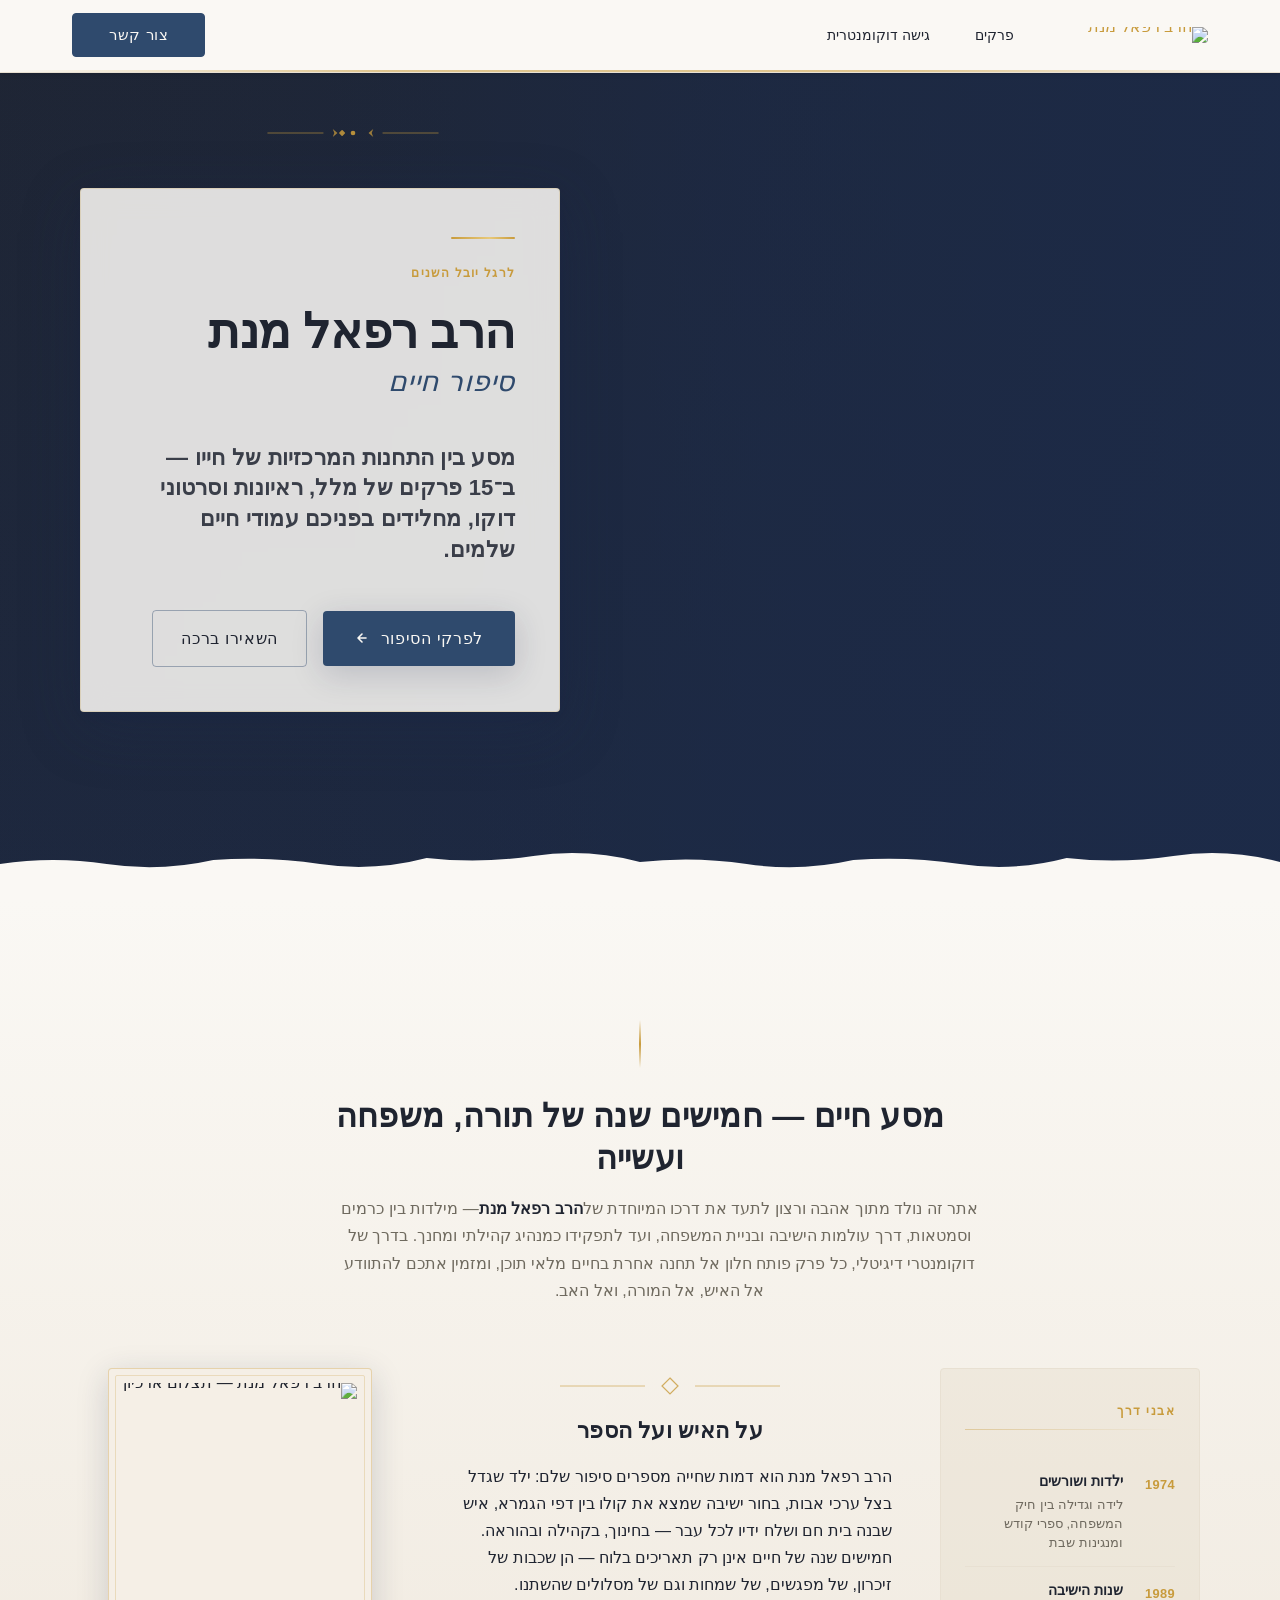
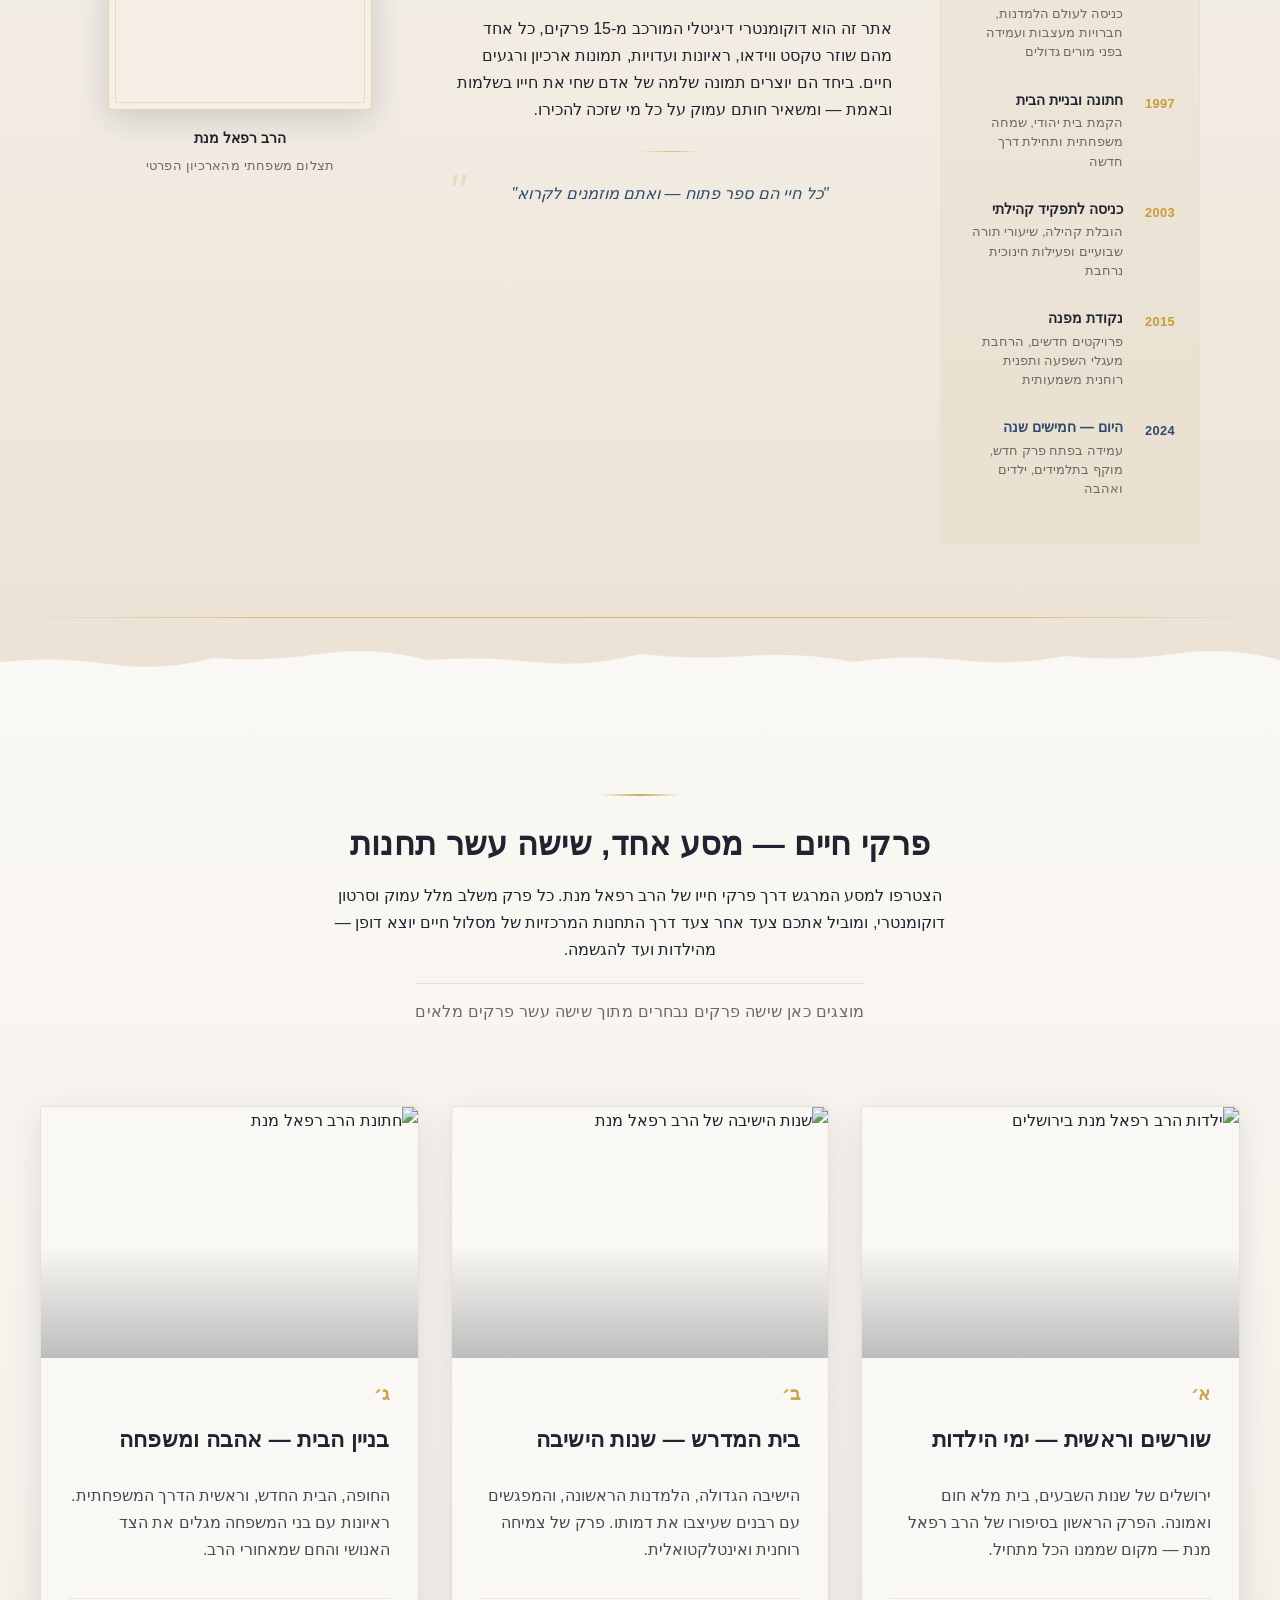
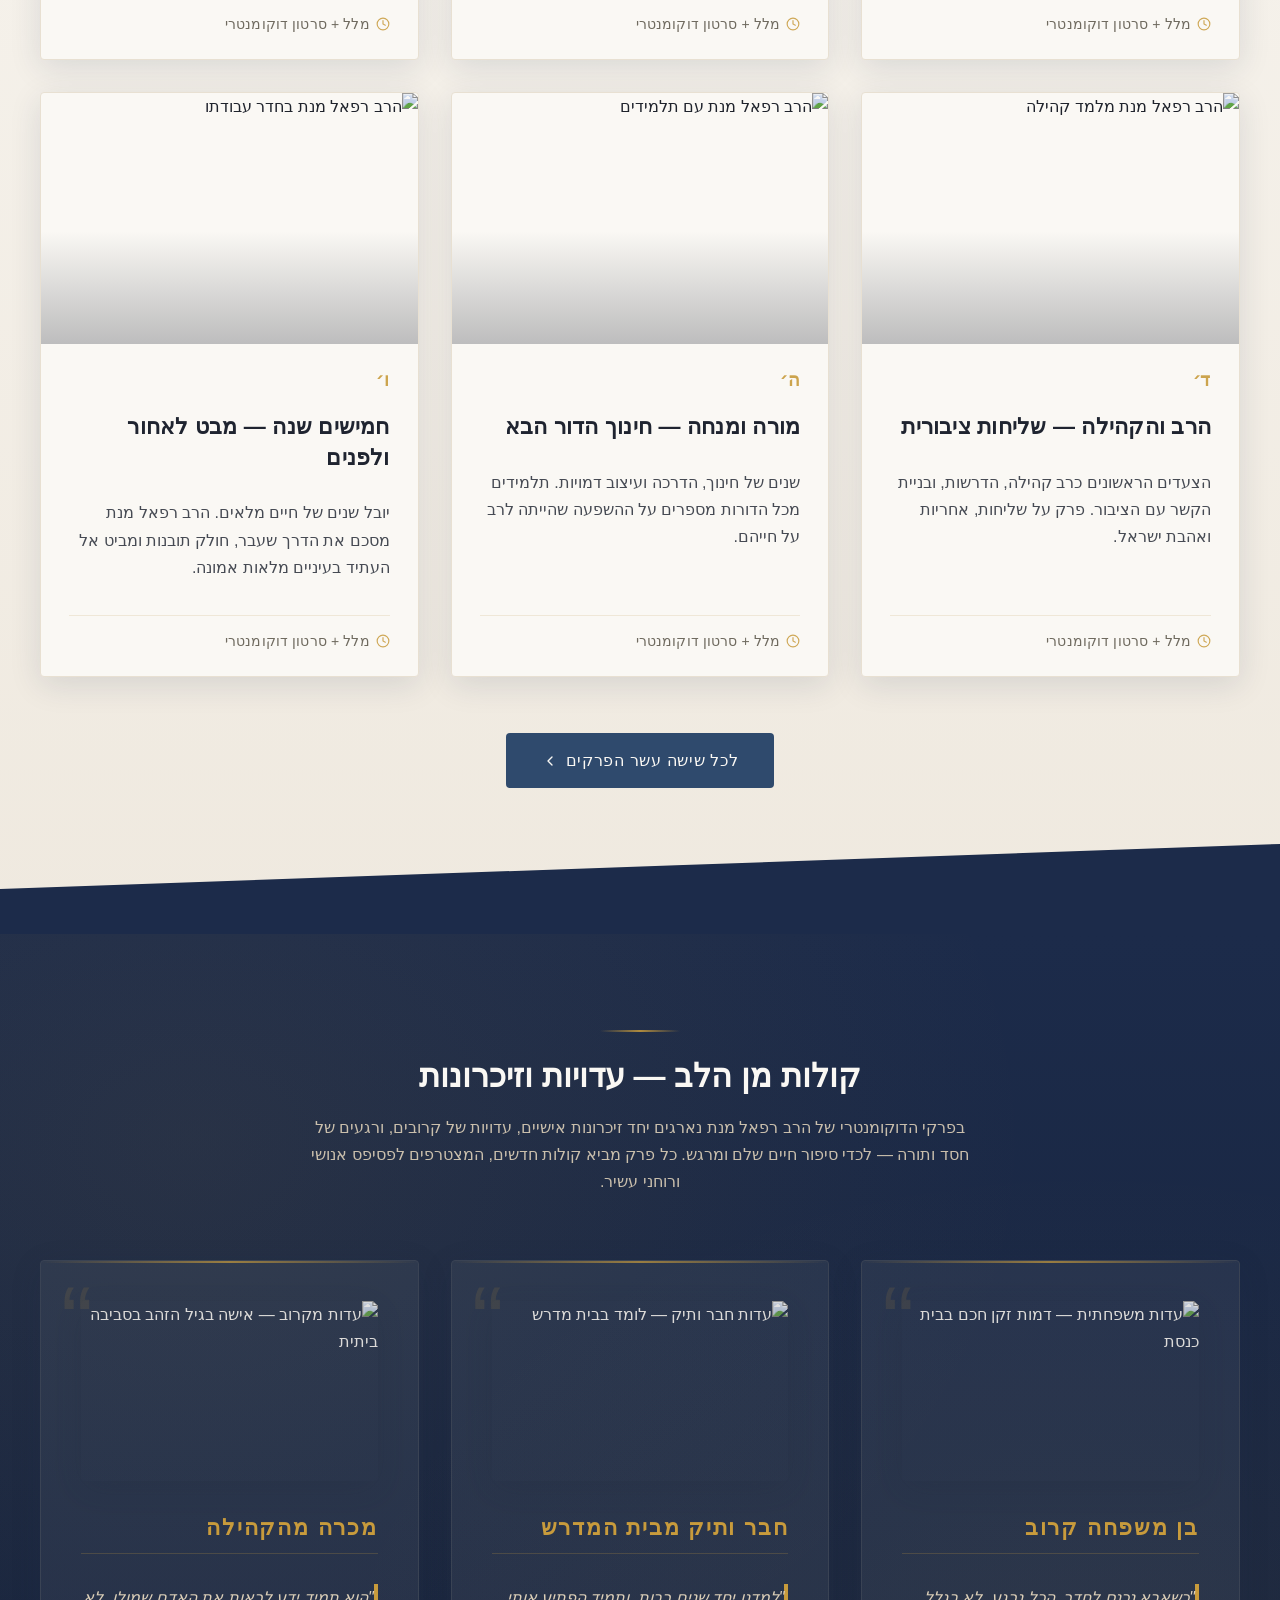
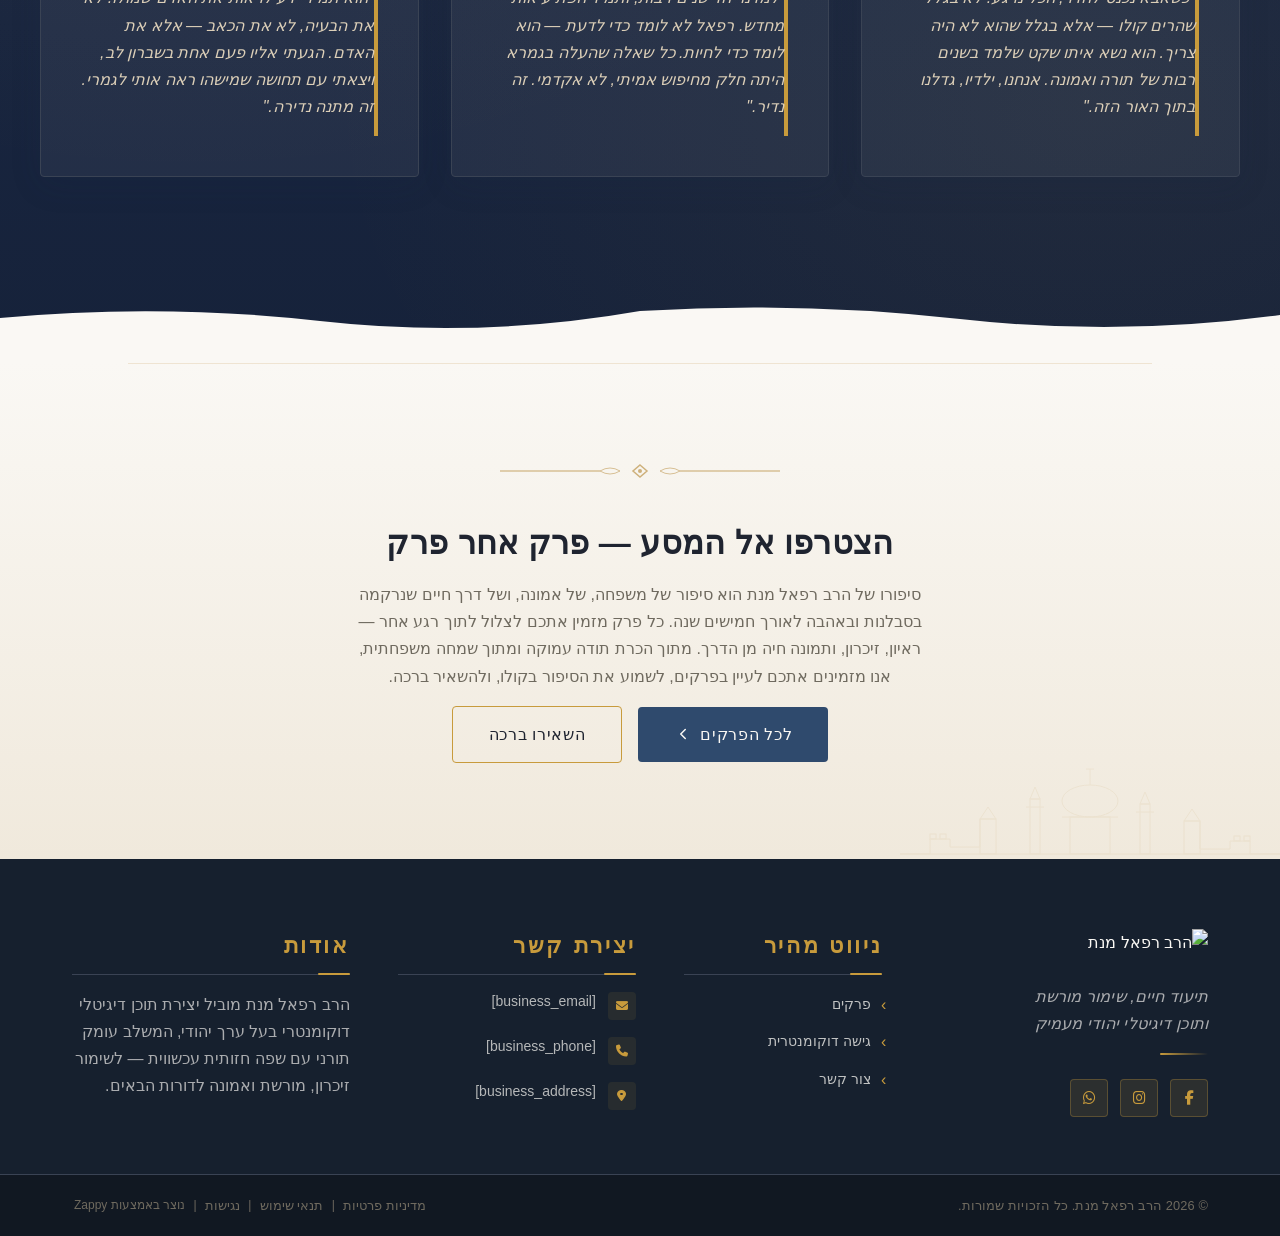
==== public/index.html @ dce68ad4 "Background sync: Progressive GitHub Sync" ====
<!doctype html><html dir="rtl" lang="he"><head><meta charset="UTF-8"><meta content="width=device-width,initial-scale=1" name="viewport"><meta content="index, follow" name="robots"><title>הרב רפאל מנת — הרב רפאל מנת</title><meta content="אתר חיים דיגיטלי ייחודי המוקדש להרב רפאל מנת לרגל יובל שנותיו. טקסט, וידאו וראיונות דוקומנטריים שמספרים את מסע חייו המרתק. היכנס וגלה." name="description"><meta content="הרב רפאל מנת, דוקומנטרי על רב יהודי, אתר חיים דיגיטלי, יובל שנים, סיפור חיים" name="keywords"><link href="/assets/favicon.ico" rel="icon" type="image/x-icon"><link href="/assets/favicon-16x16.png" rel="icon" type="image/png" sizes="16x16"><link href="/assets/favicon-32x32.png" rel="icon" type="image/png" sizes="32x32"><link href="/assets/favicon-48x48.png" rel="icon" type="image/png" sizes="48x48"><link href="/assets/favicon-192x192.png" rel="icon" type="image/png" sizes="192x192"><link href="/assets/favicon-512x512.png" rel="icon" type="image/png" sizes="512x512"><link href="/assets/apple-touch-icon.png" rel="apple-touch-icon"><script>!function(){"use strict";var t="e1a2ab28-34ee-4fbb-8492-197d929c62ac",e="https://api.zappy5.com/api/analytics/track",a=18e5,n=2592e6,o=!0,i=!0,r=!0;var s=function(){var e="zappy_visitor_"+t,a=null;try{if(a=localStorage.getItem(e)){var o=JSON.parse(a),i=Date.now();if(i-o.created<n)return o.lastSeen=i,localStorage.setItem(e,JSON.stringify(o)),o.id}}catch(t){console.warn("Zappy Analytics: LocalStorage not available")}var r="zv_"+Date.now()+"_"+Math.random().toString(36).substr(2,9);try{localStorage.setItem(e,JSON.stringify({id:r,created:Date.now(),lastSeen:Date.now()}))}catch(t){}return r}(),c=function(){var e="zappy_session_"+t,n=null;try{if(n=sessionStorage.getItem(e)){var o=JSON.parse(n),i=Date.now();if(i-o.timestamp<a)return o.timestamp=i,sessionStorage.setItem(e,JSON.stringify(o)),o.id}}catch(t){console.warn("Zappy Analytics: SessionStorage not available")}var r="zs_"+Date.now()+"_"+Math.random().toString(36).substr(2,9);try{sessionStorage.setItem(e,JSON.stringify({id:r,timestamp:Date.now()}))}catch(t){}return r}();function l(a,n){n=n||{};var o={website_id:t,event_type:a,page_path:window.location.pathname,referrer:document.referrer||"direct",visitor_id:s,session_id:c,metadata:n};if(navigator.sendBeacon){var i=new Blob([JSON.stringify(o)],{type:"application/json"});navigator.sendBeacon(e,i)}else fetch(e,{method:"POST",headers:{"Content-Type":"application/json"},body:JSON.stringify(o),keepalive:!0}).catch(function(t){console.warn("Zappy Analytics: Failed to track event",t)})}o&&l("pageview",{title:document.title,url:window.location.href}),i&&document.addEventListener("click",function(t){var e=t.target;if("BUTTON"===e.tagName||e.closest("button")){var a="BUTTON"===e.tagName?e:e.closest("button");l("click",{element:"button",text:a.textContent.trim().substring(0,100),id:a.id||null,class:a.className||null})}else if("A"===e.tagName||e.closest("a")){var n="A"===e.tagName?e:e.closest("a");l("navigation",{element:"link",text:n.textContent.trim().substring(0,100),href:n.href,external:n.hostname!==window.location.hostname})}},!0),r&&document.addEventListener("submit",function(t){var e=t.target;l("form_submit",{form_id:e.id||null,form_name:e.name||null,form_action:e.action||null,form_method:e.method||"GET"})},!0);var d=Date.now();window.addEventListener("beforeunload",function(){l("page_unload",{time_on_page:Math.floor((Date.now()-d)/1e3),page_path:window.location.pathname})}),window.zappyAnalytics={track:l,getVisitorId:function(){return s},getSessionId:function(){return c}}}()</script><meta content="הרב רפאל מנת — הרב רפאל מנת" property="og:title"><meta content="אתר חיים דיגיטלי ייחודי המוקדש להרב רפאל מנת לרגל יובל שנותיו. טקסט, וידאו וראיונות דוקומנטריים שמספרים את מסע חייו המרתק. היכנס וגלה." property="og:description"><meta content="summary_large_image" name="twitter:card"><meta content="הרב רפאל מנת — הרב רפאל מנת" name="twitter:title"><meta content="אתר חיים דיגיטלי ייחודי המוקדש להרב רפאל מנת לרגל יובל שנותיו. טקסט, וידאו וראיונות דוקומנטריים שמספרים את מסע חייו המרתק. היכנס וגלה." name="twitter:description"><meta content="website" property="og:type"><meta content="he_IL" property="og:locale"><link href="https://cdnjs.cloudflare.com/ajax/libs/font-awesome/6.4.0/css/all.min.css" rel="stylesheet"><link href="/assets/favicon.ico" rel="icon" type="image/x-icon"><link href="/assets/favicon-16x16.png" rel="icon" type="image/png" sizes="16x16"><link href="/assets/favicon-32x32.png" rel="icon" type="image/png" sizes="32x32"><link href="/assets/favicon-48x48.png" rel="icon" type="image/png" sizes="48x48"><link href="/assets/favicon-192x192.png" rel="icon" type="image/png" sizes="192x192"><link href="/assets/favicon-512x512.png" rel="icon" type="image/png" sizes="512x512"><link href="/assets/apple-touch-icon.png" rel="apple-touch-icon"><link href="https://cdn.jsdelivr.net/npm/vanilla-cookieconsent@3/dist/cookieconsent.css" rel="stylesheet"><script src="https://cdn.jsdelivr.net/npm/vanilla-cookieconsent@3/dist/cookieconsent.umd.js"></script><script src="https://cdn.jsdelivr.net/gh/mickidum/acc_toolbar/acctoolbar/acctoolbar.min.js"></script><link href="/styles.css" rel="stylesheet"><style id="zappy-dropdown-submenu-styles">#navMenu li:has(.sub-menu),.nav-menu li:has(.sub-menu),.navbar li:has(.sub-menu),nav li:has(.sub-menu){position:relative}#navMenu .sub-menu,.nav-menu .sub-menu,.navbar .sub-menu,nav .sub-menu{display:block!important;position:absolute!important;top:100%;left:0;min-width:220px;background:#fff;border-radius:8px;box-shadow:0 8px 25px rgba(0,0,0,.15);padding:8px 0;opacity:0;visibility:hidden;transform:translateY(10px);transition:all .3s ease;z-index:1000;list-style:none;pointer-events:none}#navMenu li:hover>.sub-menu,.nav-menu li:hover>.sub-menu,.navbar li:hover>.sub-menu,nav li:hover>.sub-menu{opacity:1!important;visibility:visible!important;transform:translateY(0)!important;pointer-events:auto!important}.sub-menu li{list-style:none;margin:0;padding:0}.sub-menu a{display:block!important;padding:10px 16px!important;color:var(--text-dark,#333)!important;font-weight:500;text-decoration:none;white-space:nowrap;transition:background-color .2s}.sub-menu .zappy-nav-child>a{padding-left:28px!important;font-size:.9em!important;opacity:.85!important}[dir=rtl] .sub-menu .zappy-nav-child>a,html[lang=ar] .sub-menu .zappy-nav-child>a,html[lang=he] .sub-menu .zappy-nav-child>a{padding-left:10px!important;padding-right:28px!important}.sub-menu .zappy-nav-parent>a{font-weight:600!important}.sub-menu a:hover{background-color:#f5f5f5}[dir=rtl] .nav-menu .sub-menu,[dir=rtl] .navbar .sub-menu,[dir=rtl] nav .sub-menu,html[lang=ar] .nav-menu .sub-menu,html[lang=ar] .navbar .sub-menu,html[lang=ar] nav .sub-menu,html[lang=he] .nav-menu .sub-menu,html[lang=he] .navbar .sub-menu,html[lang=he] nav .sub-menu{left:auto!important;right:0!important}.sub-menu:empty,.sub-menu:not(:has(li)):not(:has(> a)),.sub-menu:not(:has(li:not(.zappy-hidden-menu-item))):not(:has(> a)){display:none!important;opacity:0!important;visibility:hidden!important;pointer-events:none!important}li:has(.menu-group-title):hover>.sub-menu{opacity:1!important;visibility:visible!important;transform:translateY(0)!important;pointer-events:auto!important}#navMenu>li>.menu-group-title,.nav-menu>li>.menu-group-title{display:inline-block;padding:.5rem 1rem;cursor:default;user-select:none}@media (max-width:768px){#navMenu .sub-menu,.nav-menu .sub-menu,.navbar .sub-menu,nav .sub-menu{position:static!important;transform:none!important;box-shadow:none!important;background:0 0!important;max-height:0;overflow:hidden;opacity:0;visibility:hidden;transition:max-height .3s ease,opacity .3s ease;padding:0!important;border-radius:0!important}#navMenu .sub-menu.mobile-expanded,.nav-menu .sub-menu.mobile-expanded,.navbar .sub-menu.mobile-expanded{max-height:none!important;overflow-y:visible!important;opacity:1!important;visibility:visible!important;padding:8px 0 8px 16px!important}[dir=rtl] .sub-menu.mobile-expanded,html[lang=he] .sub-menu.mobile-expanded{padding:8px 16px 8px 0!important}#navMenu li:hover>.sub-menu,.nav-menu li:hover>.sub-menu,.navbar li:hover>.sub-menu,nav li:hover>.sub-menu{opacity:0;visibility:hidden;pointer-events:none}#navMenu li>.sub-menu.mobile-expanded,.nav-menu li>.sub-menu.mobile-expanded,.navbar li>.sub-menu.mobile-expanded,nav li>.sub-menu.mobile-expanded{opacity:1!important;visibility:visible!important;pointer-events:auto!important}#navMenu li:has(.sub-menu),.nav-menu li:has(.sub-menu),.navbar li:has(.sub-menu),nav li:has(.sub-menu){display:flex!important;flex-wrap:wrap!important;align-items:center!important;position:relative!important;min-height:44px!important}#navMenu li:has(.sub-menu)>a,.nav-menu li:has(.sub-menu)>a,.navbar li:has(.sub-menu)>a,nav li:has(.sub-menu)>a{flex:1!important;min-width:0!important}#navMenu li:has(.sub-menu)>.menu-group-title,.nav-menu li:has(.sub-menu)>.menu-group-title,.navbar li:has(.sub-menu)>.menu-group-title,nav li:has(.sub-menu)>.menu-group-title{flex:1!important;min-width:0!important;padding:0!important;line-height:inherit!important}#navMenu li:has(.sub-menu)>.sub-menu,.nav-menu li:has(.sub-menu)>.sub-menu,.navbar li:has(.sub-menu)>.sub-menu,nav li:has(.sub-menu)>.sub-menu{flex-basis:100%!important;width:100%!important}#navMenu li:has(.sub-menu)>a [class*=arrow],#navMenu li:has(.sub-menu)>a [class*=chevron],.nav-menu li:has(.sub-menu)>a .fa-angle-down,.nav-menu li:has(.sub-menu)>a .fa-chevron-down,.nav-menu li:has(.sub-menu)>a [class*=arrow],.nav-menu li:has(.sub-menu)>a [class*=chevron],nav li:has(.sub-menu)>a [class*=arrow],nav li:has(.sub-menu)>a [class*=chevron]{display:none!important;visibility:hidden!important}.mobile-submenu-toggle{display:flex!important;align-items:center!important;justify-content:center!important;width:44px!important;height:auto!important;background:0 0!important;border:none!important;cursor:pointer!important;color:var(--text-dark)!important;position:static!important;flex-shrink:0!important;align-self:stretch!important;z-index:2!important;padding:0!important;margin:0!important}.mobile-submenu-toggle::after{content:''!important;width:0!important;height:0!important;border-left:6px solid transparent!important;border-right:6px solid transparent!important;border-top:7px solid currentColor!important;transition:transform .3s ease!important}.mobile-submenu-toggle.expanded::after{transform:rotate(180deg)!important}.sub-menu a{padding:10px 0!important;display:block!important;color:var(--text-dark)!important;white-space:normal!important}.sub-menu .zappy-nav-child>a{padding-left:28px!important;font-size:.9em!important;opacity:.85!important}[dir=rtl] .sub-menu .zappy-nav-child>a,html[lang=ar] .sub-menu .zappy-nav-child>a,html[lang=he] .sub-menu .zappy-nav-child>a{padding-left:0!important;padding-right:28px!important}.sub-menu .zappy-nav-parent>a{font-weight:600!important}#navMenu.active,.nav-menu.active{max-width:100vw!important;overflow-x:hidden!important;box-sizing:border-box!important}.navbar .sub-menu li a,.zappy-products-dropdown .sub-menu a,nav.navbar .sub-menu li a{color:var(--text-dark)!important}}@media (min-width:769px){.mobile-submenu-toggle{display:none!important}}</style><style id="mobile-lang-menu-deployed-css">@media (max-width:768px){.lang-switcher,.nav-container .lang-switcher,.nav-cta-container .lang-switcher,.nav-ecommerce-icons .lang-switcher,.nav-icons-left .lang-switcher,.navbar .lang-switcher,.navbar .nav-cta-container .lang-switcher{display:none!important}.mobile-lang-menu{width:100%;border-top:1px solid rgba(128,128,128,.2);padding:8px 0 0 0;margin-top:8px}.mobile-lang-toggle{display:flex!important;align-items:center;justify-content:space-between;width:100%;padding:12px 16px;background:0 0;border:none;cursor:pointer;font-size:15px;color:inherit;font-family:inherit}.mobile-lang-toggle::after{content:'';display:inline-block;width:8px;height:8px;border-right:2px solid currentColor;border-bottom:2px solid currentColor;transform:rotate(45deg);transition:transform .3s ease;margin-left:8px}.mobile-lang-toggle.expanded::after{transform:rotate(-135deg)}.mobile-lang-options{max-height:0;overflow:hidden;transition:max-height .3s ease}.mobile-lang-options.expanded{max-height:300px}.mobile-lang-option{display:flex!important;align-items:center;gap:10px;padding:10px 24px;text-decoration:none;color:inherit;font-size:14px;font-family:inherit}.mobile-lang-option:hover{background:rgba(128,128,128,.1)}.mobile-lang-option.active{font-weight:600;opacity:.7;pointer-events:none}.mobile-lang-option img{width:20px;height:20px;border-radius:50%}}@media (min-width:769px){.mobile-lang-menu{display:none!important}}</style><style id="zappy-widget-visibility">#mic-access-tool-box,#mic-access-tool-general-button,#mic-init-access-tool #mic-access-tool-box,#mic-init-access-tool #mic-access-tool-general-button,#mic-init-access-tool .mic-access-tool-general-button,._access-icon,._access-menu,.mic-access-tool-box,.mic-access-tool-general-button,div[id*=mic-access-tool-box]{display:none!important;visibility:hidden!important;opacity:0!important;pointer-events:none!important}</style></head><body><nav class="navbar" dir="rtl"><button aria-label="Menu" class="mobile-toggle" id="mobileToggle"><svg viewBox="0 0 24 24" height="24" width="24" fill="none" class="hamburger-icon"><path d="M3 12h18M3 6h18M3 18h18" stroke="currentColor" stroke-width="2" stroke-linecap="round"></path></svg><svg viewBox="0 0 24 24" height="24" width="24" fill="none" class="close-icon" style="display:none"><path d="M18 6L6 18M6 6l12 12" stroke="currentColor" stroke-width="2" stroke-linecap="round"></path></svg></button><button aria-label="Call" class="phone-header-btn" data-phone="[business_phone]"><svg viewBox="0 0 24 24" height="20" width="20" fill="currentColor"><path d="M22 16.92v3a2 2 0 0 1-2.18 2 19.79 19.79 0 0 1-8.63-3.07 19.5 19.5 0 0 1-6-6 19.79 19.79 0 0 1-3.07-8.67A2 2 0 0 1 4.11 2h3a2 2 0 0 1 2 1.72 12.84 12.84 0 0 0 .7 2.81 2 2 0 0 1-.45 2.11L8.09 9.91a16 16 0 0 0 6 6l1.27-1.27a2 2 0 0 1 2.11-.45 12.84 12.84 0 0 0 2.81.7A2 2 0 0 1 22 16.92z"></path></svg></button><div class="nav-container"><div class="nav-right-group"><div class="nav-brand"><a href="/" class="logo-link"><img alt="הרב רפאל מנת" src="/assets/logo.webp" class="logo"></a></div><ul class="nav-menu" id="navMenu"><li><a href="/chapters">פרקים</a></li><li><a href="/documentary-approach">גישה דוקומנטרית</a></li></ul></div><div class="nav-cta-container"><a href="/contact" class="nav-cta-btn">צור קשר</a></div></div></nav><script>window.addEventListener("load",function(){const e=document.querySelector(".navbar, nav, header");if(!e)return void console.log("[Navbar] Navbar element not found");let t=document.getElementById("mobileToggle")||document.querySelector(".mobile-toggle")||document.querySelector(".hamburger")||document.querySelector(".hamburger-menu")||document.querySelector(".menu-toggle")||document.querySelector(".burger-menu")||document.querySelector('[aria-label="Menu"]')||document.querySelector('[aria-label="תפריט"]');const o=document.querySelector(".phone-header-btn"),n=window.getComputedStyle(e);let r=n.backgroundColor;if(console.log("[Navbar] Initial navbar background:",r),"transparent"===r||"rgba(0, 0, 0, 0)"===r||r.startsWith("rgba")&&r.includes(", 0)")){const e=n.backgroundImage;if(e&&"none"!==e)console.log("[Navbar] Navbar has background image/gradient, using dark text"),r="rgb(240, 240, 240)";else{const e=window.getComputedStyle(document.body).backgroundColor;console.log("[Navbar] Navbar transparent, using body background:",e),r=e}}const i=r.match(/\d+/g);if(i&&i.length>=3){const e=(.299*parseInt(i[0])+.587*parseInt(i[1])+.114*parseInt(i[2]))/255;console.log("[Navbar] Mobile button colors preserved from Claude CSS (luminance:",e.toFixed(2)+")");const n=document.createElement("style");n.id="zappy-mobile-nav-fix";document.documentElement.lang;document.documentElement.dir,n.textContent='\n        /* Hide mobile buttons on desktop, show only on mobile */\n        @media (min-width: 769px) {\n          .mobile-toggle,\n          .phone-header-btn {\n            display: none !important;\n          }\n        }\n        \n        /* Show and position mobile buttons correctly on mobile */\n        @media (max-width: 768px) {\n          .mobile-toggle,\n          .phone-header-btn {\n            position: absolute !important;\n            top: 50% !important;\n            transform: translateY(-50%) !important;\n            z-index: 1001 !important;\n            display: flex !important;\n            align-items: center !important;\n            justify-content: center !important;\n            width: 36px !important;\n            height: 36px !important;\n            border-radius: 50% !important;\n            border: none !important;\n            cursor: pointer !important;\n            padding: 6px !important;\n            background: none !important;\n            color: var(--nav-text, var(--text-dark)) !important;\n          }\n          \n          /* LTR positioning (default): hamburger LEFT, phone RIGHT */\n          html:not([dir="rtl"]):not([lang="he"]):not([lang="ar"]) .mobile-toggle,\n          html[dir="ltr"] .mobile-toggle {\n            left: 12px !important;\n            right: auto !important;\n          }\n          html:not([dir="rtl"]):not([lang="he"]):not([lang="ar"]) .phone-header-btn,\n          html[dir="ltr"] .phone-header-btn {\n            right: 12px !important;\n            left: auto !important;\n          }\n          \n          /* RTL positioning: hamburger RIGHT, phone LEFT */\n          html[dir="rtl"] .mobile-toggle,\n          html[lang="he"] .mobile-toggle,\n          html[lang="ar"] .mobile-toggle {\n            right: 12px !important;\n            left: auto !important;\n          }\n          html[dir="rtl"] .phone-header-btn,\n          html[lang="he"] .phone-header-btn,\n          html[lang="ar"] .phone-header-btn {\n            left: 12px !important;\n            right: auto !important;\n          }\n          \n          /* CRITICAL: Ensure nav-container has min-height on mobile */\n          /* All children are positioned absolutely/fixed on mobile, so height:auto collapses to 0 */\n          .nav-container {\n            min-height: 70px !important;\n            position: relative !important;\n          }\n          \n          /* Ensure SVG icons are properly sized and inherit color */\n          .mobile-toggle svg,\n          .phone-header-btn svg {\n            width: 24px !important;\n            height: 24px !important;\n            /* Don\'t force display - let JavaScript control hamburger/close toggle */\n          }\n          \n          /* Reset nav-cta-container on mobile - remove desktop box-shadow/padding */\n          /* that creates a visible ghost box when CTA button is hidden */\n          .nav-cta-container {\n            box-shadow: none !important;\n            padding: 0 !important;\n          }\n          \n          /* Hide nav-cta-container entirely on mobile when there\'s no lang-switcher */\n          /* (only the CTA button is inside, and it\'s hidden on mobile) */\n          .nav-cta-container:not(:has(.lang-switcher)) {\n            display: none !important;\n          }\n          \n          /* CRITICAL: Prevent hero image fade gradient from bleeding over headline text */\n          /* The .image-fade-gradient has bottom: -30px (extends below parent) */\n          /* On mobile stacked layout, this overlaps the h1 text below the image */\n          .hero-image-column {\n            overflow: hidden !important;\n          }\n          .image-fade-gradient {\n            bottom: 0 !important;\n          }\n          \n          /* Hide desktop language switcher on mobile - hamburger menu handles it */\n          /* High specificity to override stored CSS */\n          .lang-switcher,\n          .nav-cta-container .lang-switcher,\n          .nav-container .lang-switcher,\n          .navbar .lang-switcher,\n          .navbar .nav-cta-container .lang-switcher {\n            display: none !important;\n          }\n        }\n      ';const r=document.getElementById("zappy-mobile-nav-fix");r&&r.remove(),document.head.appendChild(n),console.log("[Navbar] Critical CSS injected for mobile nav positioning");const l=window.innerWidth<=768;if(t){const e=t.querySelector(".hamburger-icon"),o=t.querySelector(".close-icon");e&&(e.style.setProperty("width","24px","important"),e.style.setProperty("height","24px","important"),e.style.setProperty("display","block","important")),o&&(o.style.setProperty("width","24px","important"),o.style.setProperty("height","24px","important"),o.style.setProperty("display","none","important")),l?(t.style.setProperty("position","absolute","important"),t.style.setProperty("top","50%","important"),t.style.setProperty("transform","translateY(-50%)","important"),t.style.setProperty("z-index","1001","important"),t.style.removeProperty("left"),t.style.removeProperty("right"),console.log("[Navbar] Mobile toggle positioning applied (mobile viewport)")):(t.style.removeProperty("position"),t.style.removeProperty("top"),t.style.removeProperty("transform"),t.style.removeProperty("z-index"),t.style.removeProperty("left"),t.style.removeProperty("right"),console.log("[Navbar] Desktop viewport - cleared mobile toggle inline positioning"))}if(o){const e=o.querySelector("svg");e&&(e.style.width="24px",e.style.height="24px",e.setAttribute("width","24"),e.setAttribute("height","24")),l?(o.style.setProperty("position","absolute","important"),o.style.setProperty("top","50%","important"),o.style.setProperty("transform","translateY(-50%)","important"),o.style.setProperty("z-index","1001","important"),o.style.removeProperty("left"),o.style.removeProperty("right"),console.log("[Navbar] Phone button positioning applied (mobile viewport)")):(o.style.removeProperty("position"),o.style.removeProperty("top"),o.style.removeProperty("transform"),o.style.removeProperty("z-index"),o.style.removeProperty("left"),o.style.removeProperty("right"),console.log("[Navbar] Desktop viewport - cleared phone button inline positioning"))}}else console.log("[Navbar] Could not parse background color:",r);t=document.getElementById("mobileToggle")||document.querySelector(".mobile-toggle")||document.querySelector(".hamburger")||document.querySelector(".hamburger-menu")||document.querySelector(".menu-toggle")||document.querySelector(".burger-menu")||document.querySelector('[aria-label="Menu"]')||document.querySelector('[aria-label="תפריט"]');const l=document.getElementById("navMenu")||document.querySelector(".nav-menu")||document.querySelector(".nav-links")||document.querySelector("nav ul:not(.submenu)");if(!t||!l)return void console.log("[Navbar] Mobile toggle or menu not found:",{toggle:!!t,menu:!!l});l.id||(l.id="navMenu"),console.log("[Navbar] Initializing mobile menu...");const a=t.cloneNode(!0);t.parentNode.replaceChild(a,t),a.addEventListener("click",function(e){e.preventDefault(),e.stopPropagation();const t=this.querySelector(".hamburger-icon"),o=this.querySelector(".close-icon");l.classList.contains("active")?(l.classList.remove("active"),t&&t.style.setProperty("display","block","important"),o&&o.style.setProperty("display","none","important"),document.body.style.overflow="",console.log("[Navbar] Menu closed")):(l.classList.add("active"),t&&t.style.setProperty("display","none","important"),o&&o.style.setProperty("display","block","important"),document.body.style.overflow="hidden",console.log("[Navbar] Menu opened"))}),l.querySelectorAll("a").forEach(function(e){e.addEventListener("click",function(){if("#"===this.getAttribute("href"))return;const e=a.querySelector(".hamburger-icon"),t=a.querySelector(".close-icon");l.classList.remove("active"),e&&e.style.setProperty("display","block","important"),t&&t.style.setProperty("display","none","important"),document.body.style.overflow="",console.log("[Navbar] Menu closed (link clicked)")})});var s=l.querySelectorAll(".dropdown-toggle");s.forEach(function(e){e.addEventListener("click",function(e){e.preventDefault(),e.stopPropagation();var t=this.closest(".nav-dropdown");t&&(t.parentNode.querySelectorAll(".nav-dropdown.open").forEach(function(e){e!==t&&e.classList.remove("open")}),t.classList.toggle("open"),console.log("[Navbar] Dropdown toggled:",t.classList.contains("open")?"open":"closed"))})}),document.addEventListener("click",function(e){e.target.closest(".nav-dropdown")||document.querySelectorAll(".nav-dropdown.open").forEach(function(e){e.classList.remove("open")})}),console.log("[Navbar] Dropdown handlers initialized for "+s.length+" dropdowns"),o&&o.addEventListener("click",function(){const e=document.querySelectorAll('a[href^="tel:"]'),t=e.length>0?e[0].getAttribute("href").replace("tel:",""):"[business_phone]";window.location.href="tel:"+t,console.log("[Navbar] Phone button clicked")}),console.log("[Navbar] Mobile menu initialized successfully");const p=function(){const e=document.querySelector(".whatsapp-float");e&&(window.innerWidth>=769?(e.style.setProperty("display","none","important"),e.style.setProperty("visibility","hidden","important"),e.style.setProperty("opacity","0","important"),e.style.setProperty("pointer-events","none","important"),console.log("[WhatsApp] Button hidden on desktop")):(e.style.removeProperty("display"),e.style.removeProperty("visibility"),e.style.removeProperty("opacity"),e.style.removeProperty("pointer-events"),console.log("[WhatsApp] Button visible on mobile")))};let c;p(),window.addEventListener("resize",function(){clearTimeout(c),c=setTimeout(p,100)})})</script><main><section class="index-hero-section" data-layout-spec="בית-hero" dir="rtl" data-hero-type="fullscreen-scrim"><div class="index-hero-bg"><img alt="הרב רפאל מנת — דיוקן דוקומנטרי" src="/assets/site-index-hero-image-1.webp" data-context="A dignified documentary-style portrait moment: a warm, contemplative scene of a respected Israeli rabbi in his 50s, wearing traditional Jewish attire, sitting in a study surrounded by old books and soft natural light filtering through a window. The atmosphere is scholarly, warm, and deeply personal — evoking a commemorative life-story book. Muted warm tones, soft bokeh background, cinematic quality." data-placeholder="index-hero-image-1" height="800" width="1200" data-hero-bg="true"></div><div class="index-hero-scrim" aria-hidden="true"></div><div class="index-hero-ornament" aria-hidden="true"><svg viewBox="0 0 220 18" height="14" width="180" fill="none" aria-hidden="true" data-no-icon-edit="true" xmlns="http://www.w3.org/2000/svg"><line x1="0" x2="72" y1="9" y2="9" stroke="#C89B3C" stroke-width="1" opacity="0.75"></line><polygon points="90,9 84,4 86,9 84,14" fill="#C89B3C" opacity="0.75"></polygon><rect height="6" width="6" x="93" y="6" fill="#C89B3C" opacity="0.85" rx="1" transform="rotate(45 96 9)"></rect><polygon points="130,9 136,4 134,9 136,14" fill="#C89B3C" opacity="0.75"></polygon><line x1="148" x2="220" y1="9" y2="9" stroke="#C89B3C" stroke-width="1" opacity="0.75"></line><circle cx="110" cy="9" r="3" fill="#C89B3C" opacity="0.9"></circle></svg></div><div class="index-hero-overlay-wrapper"><article class="index-hero-card"><div class="index-hero-accent-line" aria-hidden="true"></div><span class="index-hero-label">לרגל יובל השנים</span><h1 class="index-hero-h1">הרב רפאל מנת<br><span class="index-hero-h1-sub">סיפור חיים</span></h1><h3 class="index-hero-subtitle">מסע בין התחנות המרכזיות של חייו — ב־15 פרקים של מלל, ראיונות וסרטוני דוקו, מחלידים בפניכם עמודי חיים שלמים.</h3><div class="index-hero-ctas"><a href="/chapters" class="index-hero-btn-primary"><span>לפרקי הסיפור</span><svg viewBox="0 0 18 18" height="18" width="18" fill="none" aria-hidden="true" data-no-icon-edit="true" xmlns="http://www.w3.org/2000/svg"><path d="M11 9H4M7 5l-4 4 4 4" stroke="currentColor" stroke-width="1.6" stroke-linecap="round" stroke-linejoin="round"></path></svg></a><a href="/contact" class="index-hero-btn-secondary">השאירו ברכה</a></div></article></div><div class="index-hero-divider-wrapper"><svg viewBox="0 0 1440 80" aria-hidden="true" data-no-icon-edit="true" xmlns="http://www.w3.org/2000/svg" preserveAspectRatio="none"><path d="M0,80 L0,44 Q60,36 120,44 T240,40 Q300,36 360,44 T480,38 Q540,44 600,36 T720,42 Q780,36 840,44 T960,40 Q1020,36 1080,44 T1200,38 Q1260,44 1320,36 T1440,42 L1440,80 Z" fill="#FAF8F4"></path></svg></div></section><section class="index-overview-section" data-layout-spec="בית-overview" dir="rtl"><div class="overview-container"><div class="overview-intro"><div class="overview-accent-rule" aria-hidden="true"></div><h2 class="overview-heading">מסע חיים — חמישים שנה של תורה, משפחה ועשייה</h2><p class="overview-intro-text">אתר זה נולד מתוך אהבה ורצון לתעד את דרכו המיוחדת של<strong>הרב רפאל מנת</strong>— מילדות בין כרמים וסמטאות, דרך עולמות הישיבה ובניית המשפחה, ועד לתפקידו כמנהיג קהילתי ומחנך. בדרך של דוקומנטרי דיגיטלי, כל פרק פותח חלון אל תחנה אחרת בחיים מלאי תוכן, ומזמין אתכם להתוודע אל האיש, אל המורה, ואל האב.</p></div><div class="overview-body"><aside aria-label="אבני דרך" class="overview-milestones"><div class="milestones-header"><span class="milestones-label">אבני דרך</span><div class="milestones-rule" aria-hidden="true"></div></div><ol class="milestones-list"><li class="milestone-item"><span class="milestone-year">1974</span><div class="milestone-content"><span class="milestone-title">ילדות ושורשים</span><span class="milestone-desc">לידה וגדילה בין חיק המשפחה, ספרי קודש ומנגינות שבת</span></div></li><li class="milestone-item"><span class="milestone-year">1989</span><div class="milestone-content"><span class="milestone-title">שנות הישיבה</span><span class="milestone-desc">כניסה לעולם הלמדנות, חברויות מעצבות ועמידה בפני מורים גדולים</span></div></li><li class="milestone-item"><span class="milestone-year">1997</span><div class="milestone-content"><span class="milestone-title">חתונה ובניית הבית</span><span class="milestone-desc">הקמת בית יהודי, שמחה משפחתית ותחילת דרך חדשה</span></div></li><li class="milestone-item"><span class="milestone-year">2003</span><div class="milestone-content"><span class="milestone-title">כניסה לתפקיד קהילתי</span><span class="milestone-desc">הובלת קהילה, שיעורי תורה שבועיים ופעילות חינוכית נרחבת</span></div></li><li class="milestone-item"><span class="milestone-year">2015</span><div class="milestone-content"><span class="milestone-title">נקודת מפנה</span><span class="milestone-desc">פרויקטים חדשים, הרחבת מעגלי השפעה ותפנית רוחנית משמעותית</span></div></li><li class="milestone-item milestone-item--present"><span class="milestone-year">2024</span><div class="milestone-content"><span class="milestone-title">היום — חמישים שנה</span><span class="milestone-desc">עמידה בפתח פרק חדש, מוקף בתלמידים, ילדים ואהבה</span></div></li></ol></aside><article class="overview-bio"><div class="bio-ornament" aria-hidden="true"><svg viewBox="0 0 220 20" height="20" width="220" fill="none" aria-hidden="true" data-no-icon-edit="true" xmlns="http://www.w3.org/2000/svg"><line x1="0" x2="85" y1="10" y2="10" stroke="#C89B3C" stroke-width="1" stroke-opacity="0.6"></line><polygon points="110,2 118,10 110,18 102,10" fill="none" stroke="#C89B3C" stroke-width="1.2" stroke-opacity="0.8"></polygon><line x1="135" x2="220" y1="10" y2="10" stroke="#C89B3C" stroke-width="1" stroke-opacity="0.6"></line></svg></div><h3 class="bio-subtitle">על האיש ועל הספר</h3><p class="bio-text">הרב רפאל מנת הוא דמות שחייה מספרים סיפור שלם: ילד שגדל בצל ערכי אבות, בחור ישיבה שמצא את קולו בין דפי הגמרא, איש שבנה בית חם ושלח ידיו לכל עבר — בחינוך, בקהילה ובהוראה. חמישים שנה של חיים אינן רק תאריכים בלוח — הן שכבות של זיכרון, של מפגשים, של שמחות וגם של מסלולים שהשתנו.</p><p class="bio-text">אתר זה הוא דוקומנטרי דיגיטלי המורכב מ-15 פרקים, כל אחד מהם שוזר טקסט ווידאו, ראיונות ועדויות, תמונות ארכיון ורגעים חיים. ביחד הם יוצרים תמונה שלמה של אדם שחי את חייו בשלמות ובאמת — ומשאיר חותם עמוק על כל מי שזכה להכירו.</p><div class="bio-divider" aria-hidden="true"></div><p class="bio-quote">"כל חיי הם ספר פתוח — ואתם מוזמנים לקרוא"</p></article><figure class="overview-figure"><div class="figure-mat"><div class="figure-frame"><img alt="הרב רפאל מנת — תצלום ארכיון" src="/assets/site-index-overview-image-1.webp" data-context="A warm, archival-style portrait photograph of a distinguished Jewish rabbi in his fifties, wearing traditional attire. The image has a sepia or warm-toned quality suggesting a documentary or commemorative book. The rabbi is seated in a study surrounded by books, with soft natural light from the side. The mood is dignified, warm, and scholarly — appropriate for a life-story tribute website about Rabbi Rafael Manat." data-placeholder="index-overview-image-1" height="520" width="420"></div></div><figcaption class="figure-caption"><span class="caption-line">הרב רפאל מנת</span><span class="caption-sub">תצלום משפחתי מהארכיון הפרטי</span></figcaption></figure></div></div><div class="overview-gold-rule" aria-hidden="true"></div><div class="overview-divider-wrapper"><svg viewBox="0 0 1440 64" aria-hidden="true" data-no-icon-edit="true" xmlns="http://www.w3.org/2000/svg" preserveAspectRatio="none"><path d="M0,64 L0,28 Q60,22 120,30 T240,24 Q300,28 360,20 T480,26 Q540,22 600,28 T720,20 Q780,26 840,22 T960,28 Q1020,20 1080,26 T1200,22 Q1260,28 1320,20 T1440,26 L1440,64 Z" fill="var(--bg-light)"></path></svg></div></section><section class="index-showcase-section" data-layout-spec="בית-showcase" dir="rtl"><div class="showcase-container"><div class="showcase-header"><div class="showcase-accent-line" aria-hidden="true"></div><h2 class="showcase-title">פרקי חיים — מסע אחד, שישה עשר תחנות</h2><p class="showcase-subtitle">הצטרפו למסע המרגש דרך פרקי חייו של הרב רפאל מנת. כל פרק משלב מלל עמוק וסרטון דוקומנטרי, ומוביל אתכם צעד אחר צעד דרך התחנות המרכזיות של מסלול חיים יוצא דופן — מהילדות ועד להגשמה.</p><p class="showcase-note">מוצגים כאן שישה פרקים נבחרים מתוך שישה עשר פרקים מלאים</p></div><div class="showcase-grid"><article class="chapter-card"><figure class="chapter-image-wrap"><img alt="ילדות הרב רפאל מנת בירושלים" src="/assets/site-index-showcase-image-1.webp" data-context="A warm sepia-toned documentary still of a young Jewish boy in Israel in the 1970s, wearing traditional Shabbat clothing, standing in a sunlit courtyard of an old Jerusalem neighborhood, muted natural film grain, editorial photography style" data-placeholder="index-showcase-image-1" height="400" width="600"><div class="chapter-image-overlay" aria-hidden="true"></div></figure><div class="chapter-body"><span class="chapter-numeral" aria-label="פרק אחד">א׳</span><h3 class="chapter-title">שורשים וראשית — ימי הילדות</h3><p class="chapter-summary">ירושלים של שנות השבעים, בית מלא חום ואמונה. הפרק הראשון בסיפורו של הרב רפאל מנת — מקום שממנו הכל מתחיל.</p><div class="chapter-meta"><span class="chapter-meta-icon" aria-hidden="true"><svg viewBox="0 0 24 24" height="14" width="14" fill="none" data-element-type="icon" data-icon-type="svg" stroke="currentColor" stroke-linecap="round" stroke-linejoin="round" stroke-width="2"><circle cx="12" cy="12" r="10"></circle><polyline points="12 6 12 12 16 14"></polyline></svg></span><small class="chapter-meta-text">מלל + סרטון דוקומנטרי</small></div></div></article><article class="chapter-card"><figure class="chapter-image-wrap"><img alt="שנות הישיבה של הרב רפאל מנת" src="/assets/site-index-showcase-image-2.webp" data-context="Documentary-style photograph of a young Jewish teenager studying Torah in a traditional yeshiva, large open books on a wooden table, warm candlelight and natural window light, muted warm tones, editorial commemorative photography" data-placeholder="index-showcase-image-2" height="400" width="600"><div class="chapter-image-overlay" aria-hidden="true"></div></figure><div class="chapter-body"><span class="chapter-numeral" aria-label="פרק שניים">ב׳</span><h3 class="chapter-title">בית המדרש — שנות הישיבה</h3><p class="chapter-summary">הישיבה הגדולה, הלמדנות הראשונה, והמפגשים עם רבנים שעיצבו את דמותו. פרק של צמיחה רוחנית ואינטלקטואלית.</p><div class="chapter-meta"><span class="chapter-meta-icon" aria-hidden="true"><svg viewBox="0 0 24 24" height="14" width="14" fill="none" data-element-type="icon" data-icon-type="svg" stroke="currentColor" stroke-linecap="round" stroke-linejoin="round" stroke-width="2"><circle cx="12" cy="12" r="10"></circle><polyline points="12 6 12 12 16 14"></polyline></svg></span><small class="chapter-meta-text">מלל + סרטון דוקומנטרי</small></div></div></article><article class="chapter-card"><figure class="chapter-image-wrap"><img alt="חתונת הרב רפאל מנת" src="/assets/site-index-showcase-image-3.webp" data-context="Intimate documentary photograph of a Jewish wedding ceremony under a chuppah in Israel, soft golden hour light, family gathered around, emotional and warm atmosphere, muted natural color grading, commemorative documentary style" data-placeholder="index-showcase-image-3" height="400" width="600"><div class="chapter-image-overlay" aria-hidden="true"></div></figure><div class="chapter-body"><span class="chapter-numeral" aria-label="פרק שלושה">ג׳</span><h3 class="chapter-title">בניין הבית — אהבה ומשפחה</h3><p class="chapter-summary">החופה, הבית החדש, וראשית הדרך המשפחתית. ראיונות עם בני המשפחה מגלים את הצד האנושי והחם שמאחורי הרב.</p><div class="chapter-meta"><span class="chapter-meta-icon" aria-hidden="true"><svg viewBox="0 0 24 24" height="14" width="14" fill="none" data-element-type="icon" data-icon-type="svg" stroke="currentColor" stroke-linecap="round" stroke-linejoin="round" stroke-width="2"><circle cx="12" cy="12" r="10"></circle><polyline points="12 6 12 12 16 14"></polyline></svg></span><small class="chapter-meta-text">מלל + סרטון דוקומנטרי</small></div></div></article><article class="chapter-card"><figure class="chapter-image-wrap"><img alt="הרב רפאל מנת מלמד קהילה" src="/assets/site-index-showcase-image-4.webp" data-context="Documentary still of a respected Jewish rabbi giving a Torah lecture to a gathered community in a synagogue, warm interior lighting, attentive faces of congregants, editorial documentary photography with muted warm tones" data-placeholder="index-showcase-image-4" height="400" width="600"><div class="chapter-image-overlay" aria-hidden="true"></div></figure><div class="chapter-body"><span class="chapter-numeral" aria-label="פרק ארבעה">ד׳</span><h3 class="chapter-title">הרב והקהילה — שליחות ציבורית</h3><p class="chapter-summary">הצעדים הראשונים כרב קהילה, הדרשות, ובניית הקשר עם הציבור. פרק על שליחות, אחריות ואהבת ישראל.</p><div class="chapter-meta"><span class="chapter-meta-icon" aria-hidden="true"><svg viewBox="0 0 24 24" height="14" width="14" fill="none" data-element-type="icon" data-icon-type="svg" stroke="currentColor" stroke-linecap="round" stroke-linejoin="round" stroke-width="2"><circle cx="12" cy="12" r="10"></circle><polyline points="12 6 12 12 16 14"></polyline></svg></span><small class="chapter-meta-text">מלל + סרטון דוקומנטרי</small></div></div></article><article class="chapter-card"><figure class="chapter-image-wrap"><img alt="הרב רפאל מנת עם תלמידים" src="/assets/site-index-showcase-image-5.webp" data-context="A Jewish rabbi sitting with students in an outdoor garden setting in Israel, trees and dappled sunlight, deep conversation and mentorship, warm natural color palette, editorial commemorative documentary photography" data-placeholder="index-showcase-image-5" height="400" width="600"><div class="chapter-image-overlay" aria-hidden="true"></div></figure><div class="chapter-body"><span class="chapter-numeral" aria-label="פרק חמישה">ה׳</span><h3 class="chapter-title">מורה ומנחה — חינוך הדור הבא</h3><p class="chapter-summary">שנים של חינוך, הדרכה ועיצוב דמויות. תלמידים מכל הדורות מספרים על ההשפעה שהייתה לרב על חייהם.</p><div class="chapter-meta"><span class="chapter-meta-icon" aria-hidden="true"><svg viewBox="0 0 24 24" height="14" width="14" fill="none" data-element-type="icon" data-icon-type="svg" stroke="currentColor" stroke-linecap="round" stroke-linejoin="round" stroke-width="2"><circle cx="12" cy="12" r="10"></circle><polyline points="12 6 12 12 16 14"></polyline></svg></span><small class="chapter-meta-text">מלל + סרטון דוקומנטרי</small></div></div></article><article class="chapter-card"><figure class="chapter-image-wrap"><img alt="הרב רפאל מנת בחדר עבודתו" src="/assets/site-index-showcase-image-6.webp" data-context="A dignified portrait-style documentary photograph of a middle-aged Israeli rabbi in his study, surrounded by bookshelves filled with religious texts, warm desk lamp light, contemplative and serene atmosphere, muted warm tones" data-placeholder="index-showcase-image-6" height="400" width="600"><div class="chapter-image-overlay" aria-hidden="true"></div></figure><div class="chapter-body"><span class="chapter-numeral" aria-label="פרק שישה">ו׳</span><h3 class="chapter-title">חמישים שנה — מבט לאחור ולפנים</h3><p class="chapter-summary">יובל שנים של חיים מלאים. הרב רפאל מנת מסכם את הדרך שעבר, חולק תובנות ומביט אל העתיד בעיניים מלאות אמונה.</p><div class="chapter-meta"><span class="chapter-meta-icon" aria-hidden="true"><svg viewBox="0 0 24 24" height="14" width="14" fill="none" data-element-type="icon" data-icon-type="svg" stroke="currentColor" stroke-linecap="round" stroke-linejoin="round" stroke-width="2"><circle cx="12" cy="12" r="10"></circle><polyline points="12 6 12 12 16 14"></polyline></svg></span><small class="chapter-meta-text">מלל + סרטון דוקומנטרי</small></div></div></article></div><div class="showcase-cta-row"><a href="#chapters" class="showcase-cta-btn"><span>לכל שישה עשר הפרקים</span><svg viewBox="0 0 24 24" height="16" width="16" fill="none" data-element-type="icon" data-icon-type="svg" stroke="currentColor" stroke-linecap="round" stroke-linejoin="round" stroke-width="2" aria-hidden="true"><polyline points="15 18 9 12 15 6"></polyline></svg></a></div></div><div class="showcase-divider-wrapper"><svg viewBox="0 0 1440 90" aria-hidden="true" data-no-icon-edit="true" xmlns="http://www.w3.org/2000/svg" preserveAspectRatio="none"><path d="M0,90 L0,45 L1440,0 L1440,90 Z" fill="#1C2B4A"></path></svg></div></section><section class="index-testimonials-section" data-layout-spec="בית-testimonials" dir="rtl"><div class="index-testimonials-container"><div class="index-testimonials-intro"><div class="index-testimonials-accent-line" aria-hidden="true"></div><h2 class="index-testimonials-heading">קולות מן הלב — עדויות וזיכרונות</h2><p class="index-testimonials-subtext">בפרקי הדוקומנטרי של הרב רפאל מנת נארגים יחד זיכרונות אישיים, עדויות של קרובים, ורגעים של חסד ותורה — לכדי סיפור חיים שלם ומרגש. כל פרק מביא קולות חדשים, המצטרפים לפסיפס אנושי ורוחני עשיר.</p></div><div class="index-testimonials-grid"><article class="index-testimonials-card"><div class="index-testimonials-quote-mark" aria-hidden="true">“</div><div class="index-testimonials-card-inner"><figure class="index-testimonials-portrait"><img alt="עדות משפחתית — דמות זקן חכם בבית כנסת" src="/assets/site-index-testimonials-image-1.webp" data-context="A warm, understated documentary-style portrait of an elderly Jewish man with a white beard, wearing traditional religious clothing, photographed in soft natural light inside a synagogue or study room. The image should have a quiet, dignified quality, evoking memory and wisdom. Muted tones, slightly desaturated, editorial photography style." data-placeholder="index-testimonials-image-1" height="240" width="320"></figure><div class="index-testimonials-card-content"><h3 class="index-testimonials-relation">בן משפחה קרוב</h3><blockquote class="index-testimonials-quote"><p>"כשאבא נכנס לחדר, הכל נרגע. לא בגלל שהרים קולו — אלא בגלל שהוא לא היה צריך. הוא נשא איתו שקט שלמד בשנים רבות של תורה ואמונה. אנחנו, ילדיו, גדלנו בתוך האור הזה."</p></blockquote></div></div></article><article class="index-testimonials-card"><div class="index-testimonials-quote-mark" aria-hidden="true">“</div><div class="index-testimonials-card-inner"><figure class="index-testimonials-portrait"><img alt="עדות חבר ותיק — לומד בבית מדרש" src="/assets/site-index-testimonials-image-2.webp" data-context="A contemplative documentary still of a middle-aged Jewish man sitting at a wooden table covered in open books, looking thoughtfully into the distance. Soft lamplight, warm amber tones, bookshelves in the background. The mood is reflective and scholarly, like a still from a biographical documentary film." data-placeholder="index-testimonials-image-2" height="240" width="320"></figure><div class="index-testimonials-card-content"><h3 class="index-testimonials-relation">חבר ותיק מבית המדרש</h3><blockquote class="index-testimonials-quote"><p>"למדנו יחד שנים רבות, ותמיד הפתיע אותי מחדש. רפאל לא לומד כדי לדעת — הוא לומד כדי לחיות. כל שאלה שהעלה בגמרא היתה חלק מחיפוש אמיתי, לא אקדמי. זה נדיר."</p></blockquote></div></div></article><article class="index-testimonials-card"><div class="index-testimonials-quote-mark" aria-hidden="true">“</div><div class="index-testimonials-card-inner"><figure class="index-testimonials-portrait"><img alt="עדות מקרוב — אישה בגיל הזהב בסביבה ביתית" src="/assets/site-index-testimonials-image-3.webp" data-context="A gentle documentary-style portrait of a Jewish woman in her 60s, smiling softly, wearing modest traditional clothing, photographed in warm indoor light. The image conveys warmth, memory, and familial love. Slightly desaturated, intimate framing, editorial quality reminiscent of a life-story documentary." data-placeholder="index-testimonials-image-3" height="240" width="320"></figure><div class="index-testimonials-card-content"><h3 class="index-testimonials-relation">מכרה מהקהילה</h3><blockquote class="index-testimonials-quote"><p>"הוא תמיד ידע לראות את האדם שמולו. לא את הבעיה, לא את הכאב — אלא את האדם. הגעתי אליו פעם אחת בשברון לב, ויצאתי עם תחושה שמישהו ראה אותי לגמרי. זה מתנה נדירה."</p></blockquote></div></div></article></div></div><div class="index-testimonials-divider-wrapper"><svg viewBox="0 0 1200 90" aria-hidden="true" data-no-icon-edit="true" xmlns="http://www.w3.org/2000/svg" preserveAspectRatio="none"><path d="M0,90 L0,45 Q150,30 300,48 T600,38 Q750,28 900,46 T1200,42 L1200,90 Z" fill="#FAF8F4"></path></svg></div></section><section class="index-cta-section" data-layout-spec="בית-cta" dir="rtl"><svg viewBox="0 0 380 120" aria-hidden="true" data-no-icon-edit="true" xmlns="http://www.w3.org/2000/svg" preserveAspectRatio="xMidYMax meet" class="index-cta-skyline"><g fill="none" opacity="0.13" stroke="#C9A96E" stroke-width="1"><line x1="0" x2="380" y1="115" y2="115"></line><ellipse cx="190" cy="62" rx="28" ry="16"></ellipse><line x1="190" x2="190" y1="46" y2="30"></line><line x1="186" x2="194" y1="30" y2="30"></line><rect height="37" width="40" x="170" y="78"></rect><line x1="162" x2="218" y1="78" y2="78"></line><rect height="55" width="10" x="130" y="60"></rect><polygon points="130,60 135,48 140,60"></polygon><line x1="126" x2="144" y1="68" y2="68"></line><rect height="50" width="10" x="240" y="65"></rect><polygon points="240,65 245,53 250,65"></polygon><line x1="236" x2="254" y1="73" y2="73"></line><rect height="35" width="16" x="80" y="80"></rect><polygon points="80,80 88,68 96,80"></polygon><rect height="33" width="16" x="284" y="82"></rect><polygon points="284,82 292,70 300,82"></polygon><polyline points="0,115 30,115 30,100 50,100 50,108 80,108 80,80"></polyline><polyline points="380,115 350,115 350,102 330,102 330,110 300,110 300,82"></polyline><rect height="5" width="6" x="30" y="95"></rect><rect height="5" width="6" x="40" y="95"></rect><rect height="5" width="6" x="344" y="97"></rect><rect height="5" width="6" x="334" y="97"></rect></g></svg><div class="index-cta-container"><div class="index-cta-ornament" aria-hidden="true"><svg viewBox="0 0 280 24" height="24" width="280" aria-hidden="true" data-no-icon-edit="true" xmlns="http://www.w3.org/2000/svg"><line x1="0" x2="100" y1="12" y2="12" stroke="#C9A96E" stroke-width="1.5" opacity="0.7"></line><line x1="180" x2="280" y1="12" y2="12" stroke="#C9A96E" stroke-width="1.5" opacity="0.7"></line><polygon points="140,6 147,12 140,18 133,12" fill="none" opacity="0.9" stroke="#C9A96E" stroke-width="1.5"></polygon><circle cx="140" cy="12" r="2" fill="#C9A96E" opacity="0.9"></circle><path d="M100,12 Q110,6 120,12 Q110,18 100,12" fill="none" opacity="0.7" stroke="#C9A96E" stroke-width="1"></path><path d="M180,12 Q170,6 160,12 Q170,18 180,12" fill="none" opacity="0.7" stroke="#C9A96E" stroke-width="1"></path></svg></div><h2 class="index-cta-heading">הצטרפו אל המסע — פרק אחר פרק</h2><p class="index-cta-text">סיפורו של הרב רפאל מנת הוא סיפור של משפחה, של אמונה, ושל דרך חיים שנרקמה בסבלנות ובאהבה לאורך חמישים שנה. כל פרק מזמין אתכם לצלול לתוך רגע אחר — ראיון, זיכרון, ותמונה חיה מן הדרך. מתוך הכרת תודה עמוקה ומתוך שמחה משפחתית, אנו מזמינים אתכם לעיין בפרקים, לשמוע את הסיפור בקולו, ולהשאיר ברכה.</p><div class="index-cta-buttons"><a href="/chapters" class="index-cta-btn-primary"><span>לכל הפרקים</span><svg viewBox="0 0 24 24" height="18" width="18" fill="none" data-element-type="icon" data-icon-type="svg" stroke="currentColor" stroke-linecap="round" stroke-linejoin="round" stroke-width="2" aria-hidden="true"><polyline points="15 18 9 12 15 6"></polyline></svg></a><a href="/contact" class="index-cta-btn-secondary">השאירו ברכה</a></div></div></section></main><footer class="site-footer" dir="rtl"><div class="footer-main"><div class="footer-container"><div class="footer-grid"><div class="footer-col footer-col--brand"><div class="footer-logo-wrap"><img alt="הרב רפאל מנת" src="/assets/logo.webp" class="logo"></div><p class="footer-tagline">תיעוד חיים, שימור מורשת<br>ותוכן דיגיטלי יהודי מעמיק</p><div class="footer-accent-line"></div><div class="footer-social"><a href="[facebook_handle]" aria-label="Facebook"><i class="fab fa-facebook-f"></i></a><a href="[instagram_handle]" aria-label="Instagram"><i class="fab fa-instagram"></i></a><a href="[whatsapp_handle]" aria-label="WhatsApp"><i class="fab fa-whatsapp"></i></a></div></div><div class="footer-col footer-col--links"><h3 class="footer-heading">ניווט מהיר</h3><ul class="footer-nav"><li><a href="/chapters">פרקים</a></li><li><a href="/documentary-approach">גישה דוקומנטרית</a></li><li><a href="/contact">צור קשר</a></li></ul></div><div class="footer-col footer-col--contact"><h3 class="footer-heading">יצירת קשר</h3><ul class="footer-contact"><li><span class="contact-icon"><i class="fas fa-envelope"></i></span><span class="contact-text"><a href="mailto:[business_email]">[business_email]</a></span></li><li><span class="contact-icon"><i class="fas fa-phone"></i></span><span class="contact-text"><a href="tel:[business_phone]">[business_phone]</a></span></li><li><a href="/"><span class="contact-icon"><i class="fas fa-map-marker-alt"></i></span><span class="contact-text">[business_address]</span></a></li></ul></div><div class="footer-col footer-col--about"><h3 class="footer-heading">אודות</h3><p class="footer-about-text">הרב רפאל מנת מוביל יצירת תוכן דיגיטלי דוקומנטרי בעל ערך יהודי, המשלב עומק תורני עם שפה חזותית עכשווית — לשימור זיכרון, מורשת ואמונה לדורות הבאים.</p></div></div></div></div><div class="footer-bottom"><div class="footer-container"><div class="footer-bottom-inner"><span class="footer-copyright">© 2026 הרב רפאל מנת. כל הזכויות שמורות.</span><div class="footer-legal"><a href="/privacy">מדיניות פרטיות</a><span class="footer-divider">|</span><a href="/terms">תנאי שימוש</a><span class="footer-divider">|</span><a href="/accessibility">נגישות</a><span class="footer-divider">|</span><a href="https://zappy5.com" class="zappy-attribution" target="_blank">נוצר באמצעות Zappy</a></div></div></div></div></footer><a href="https://wa.me/[whatsapp_handle]" class="whatsapp-float" aria-label="WhatsApp"><i class="fab fa-whatsapp"></i></a><div data-integration="accessibility:toolbar"></div><script src="/script.js"></script><script id="zappy-mobile-submenu-script">!function(){function e(){if(window.innerWidth>768)return document.querySelectorAll(".mobile-submenu-toggle").forEach(function(e){e.remove()}),void document.querySelectorAll(".sub-menu.mobile-expanded").forEach(function(e){e.classList.remove("mobile-expanded")});document.querySelectorAll(".nav-menu li:has(.sub-menu), nav li:has(.sub-menu), .navbar li:has(.sub-menu), #navMenu li:has(.sub-menu)").forEach(function(e){if(!e.querySelector(".mobile-submenu-toggle")){var t=e.querySelector(".sub-menu"),n=e.querySelector(":scope > a");if(t&&n){var o=document.createElement("button");o.className="mobile-submenu-toggle",o.setAttribute("aria-label","Toggle submenu"),o.setAttribute("type","button"),n.insertAdjacentElement("afterend",o),o.addEventListener("click",function(e){e.preventDefault(),e.stopPropagation(),document.querySelectorAll(".sub-menu.mobile-expanded").forEach(function(e){if(e!==t){e.classList.remove("mobile-expanded");var n=e.parentElement.querySelector(".mobile-submenu-toggle");n&&n.classList.remove("expanded")}}),t.classList.toggle("mobile-expanded"),o.classList.toggle("expanded")})}}})}var t;"loading"===document.readyState?document.addEventListener("DOMContentLoaded",e):e(),window.addEventListener("resize",function(){clearTimeout(t),t=setTimeout(e,250)});var n=new MutationObserver(function(t){t.forEach(function(t){if("attributes"===t.type){var n=t.target;n.classList&&(n.classList.contains("active")||n.classList.contains("open"))&&setTimeout(e,100)}})});setTimeout(function(){document.querySelectorAll(".mobile-menu, .nav-menu, #navMenu, nav").forEach(function(e){n.observe(e,{attributes:!0,attributeFilter:["class","style"]})})},500)}()</script><script id="zappy-mobile-lang-menu-script">!function(){function e(){if(window.innerWidth>768){var e=document.querySelector(".mobile-lang-menu");e&&e.remove()}else if(!document.querySelector(".mobile-lang-menu")){var n=document.querySelector(".lang-switcher");if(n){var a=n.querySelector(".lang-switcher-dropdown");if(a){var i=a.querySelectorAll(".lang-option");if(0!==i.length){var t=document.getElementById("navMenu")||document.querySelector(".nav-menu")||document.querySelector("nav ul");if(t){var l=document.documentElement.lang||"en",s=document.createElement("div");s.className="mobile-lang-menu";var c={he:{name:"עברית",flag:"https://api.iconify.design/circle-flags/il.svg"},en:{name:"English",flag:"https://api.iconify.design/circle-flags/us.svg"},ar:{name:"العربية",flag:"https://api.iconify.design/circle-flags/sa.svg"},fr:{name:"Français",flag:"https://api.iconify.design/circle-flags/fr.svg"},es:{name:"Español",flag:"https://api.iconify.design/circle-flags/es.svg"},de:{name:"Deutsch",flag:"https://api.iconify.design/circle-flags/de.svg"},ru:{name:"Русский",flag:"https://api.iconify.design/circle-flags/ru.svg"},zh:{name:"中文",flag:"https://api.iconify.design/circle-flags/cn.svg"},ja:{name:"日本語",flag:"https://api.iconify.design/circle-flags/jp.svg"},pt:{name:"Português",flag:"https://api.iconify.design/circle-flags/br.svg"},it:{name:"Italiano",flag:"https://api.iconify.design/circle-flags/it.svg"},ko:{name:"한국어",flag:"https://api.iconify.design/circle-flags/kr.svg"}}[l]||{name:l,flag:""},r=document.createElement("button");r.className="mobile-lang-toggle",r.type="button";var g=c.flag?'<img src="'+c.flag+'" width="20" height="20" alt="" style="border-radius:50%;margin-right:8px;margin-left:8px;">':"";r.innerHTML=g+c.name,s.appendChild(r);var o=document.createElement("div");o.className="mobile-lang-options";var d=document.createElement("a");d.className="mobile-lang-option active",d.href="#",d.innerHTML=g+c.name,o.appendChild(d),i.forEach(function(e){var n=document.createElement("a");n.className="mobile-lang-option",n.href=e.getAttribute("href"),n.innerHTML=e.innerHTML,o.appendChild(n)}),s.appendChild(o),t.appendChild(s),r.addEventListener("click",function(e){e.preventDefault(),e.stopPropagation(),r.classList.toggle("expanded"),o.classList.toggle("expanded")})}}}}}}"loading"===document.readyState?document.addEventListener("DOMContentLoaded",e):e(),window.addEventListener("resize",function(){clearTimeout(window._mlrt),window._mlrt=setTimeout(e,250)})}()</script></body></html>
---- styles.css ----
/* Self-hosted fonts (Inter + Rubik for multi-language support) */

/* Inter font (English / LTR languages) */
@font-face {
  font-family: 'Inter';
  font-style: normal;
  font-weight: 400;
  font-display: swap;
  src: url('assets/fonts/Inter-Regular.woff2') format('woff2');
}

@font-face {
  font-family: 'Inter';
  font-style: normal;
  font-weight: 500;
  font-display: swap;
  src: url('assets/fonts/Inter-Medium.woff2') format('woff2');
}

@font-face {
  font-family: 'Inter';
  font-style: normal;
  font-weight: 600;
  font-display: swap;
  src: url('assets/fonts/Inter-SemiBold.woff2') format('woff2');
}

@font-face {
  font-family: 'Inter';
  font-style: normal;
  font-weight: 700;
  font-display: swap;
  src: url('assets/fonts/Inter-Bold.woff2') format('woff2');
}

/* Rubik font (Hebrew / RTL languages) */
@font-face {
  font-family: 'Rubik';
  font-style: normal;
  font-weight: 400;
  font-display: swap;
  src: url('assets/fonts/Rubik-Regular.woff2') format('woff2');
}

@font-face {
  font-family: 'Rubik';
  font-style: normal;
  font-weight: 500;
  font-display: swap;
  src: url('assets/fonts/Rubik-Medium.woff2') format('woff2');
}

@font-face {
  font-family: 'Rubik';
  font-style: normal;
  font-weight: 600;
  font-display: swap;
  src: url('assets/fonts/Rubik-SemiBold.woff2') format('woff2');
}

@font-face {
  font-family: 'Rubik';
  font-style: normal;
  font-weight: 700;
  font-display: swap;
  src: url('assets/fonts/Rubik-Bold.woff2') format('woff2');
}


/* Self-hosted fonts (Inter + Rubik for multi-language support) */

/* Inter font (English / LTR languages) */
@font-face {
  font-family: 'Inter';
  font-style: normal;
  font-weight: 400;
  font-display: swap;
  src: url('assets/fonts/Inter-Regular.woff2') format('woff2');
}

@font-face {
  font-family: 'Inter';
  font-style: normal;
  font-weight: 500;
  font-display: swap;
  src: url('assets/fonts/Inter-Medium.woff2') format('woff2');
}

@font-face {
  font-family: 'Inter';
  font-style: normal;
  font-weight: 600;
  font-display: swap;
  src: url('assets/fonts/Inter-SemiBold.woff2') format('woff2');
}

@font-face {
  font-family: 'Inter';
  font-style: normal;
  font-weight: 700;
  font-display: swap;
  src: url('assets/fonts/Inter-Bold.woff2') format('woff2');
}

/* Rubik font (Hebrew / RTL languages) */
@font-face {
  font-family: 'Rubik';
  font-style: normal;
  font-weight: 400;
  font-display: swap;
  src: url('assets/fonts/Rubik-Regular.woff2') format('woff2');
}

@font-face {
  font-family: 'Rubik';
  font-style: normal;
  font-weight: 500;
  font-display: swap;
  src: url('assets/fonts/Rubik-Medium.woff2') format('woff2');
}

@font-face {
  font-family: 'Rubik';
  font-style: normal;
  font-weight: 600;
  font-display: swap;
  src: url('assets/fonts/Rubik-SemiBold.woff2') format('woff2');
}

@font-face {
  font-family: 'Rubik';
  font-style: normal;
  font-weight: 700;
  font-display: swap;
  src: url('assets/fonts/Rubik-Bold.woff2') format('woff2');
}
@import url('https://fonts.googleapis.com/css2?family=Frank+Ruhl+Libre:wght@400;500;600;700;900&family=Noto+Serif+Hebrew:wght@400;600;700&family=Assistant:wght@300;400;500;600;700&family=Heebo:wght@300;400;500;600;700&display=swap');

:root {
  --primary: #2F4A6D;
  --secondary: #DCCFB8;
  --accent: #C89B3C;
  --bg-light: #FAF8F4;
  --bg-dark: #1F2430;
  --text-dark: #1F2430;
  --text-light: #FAF8F4;
  --text-muted: #6F6A5F;
  --border-light: #E8E0D2;
  --border-dark: #3A4354;
  --nav-bg: #FAF8F4;
  --nav-text: #1F2430;
  --nav-text-hover: #C89B3C;

  --radius-sm: 2px;
  --radius-card: 4px;
  --radius-btn: 4px;
  --radius-img: 4px;
  --radius-badge: 2px;
  --radius-input: 4px;
  --shadow-subtle: 0 4px 20px rgba(28,43,74,0.08);
  --shadow-card: 0 8px 32px rgba(28,43,74,0.12);
  --shadow-elevated: 0 16px 60px rgba(28,43,74,0.20);
  --shadow-btn-hover: 0 12px 40px rgba(201,169,110,0.25);
  --spacing-section: 96px;
  --spacing-section-mobile: 56px;
  --spacing-card-padding: 40px;
  --spacing-card-gap: 32px;
  --spacing-element-gap: 24px;
  --transition-default: all 0.3s ease;
  --transition-hover: all 0.25s ease;

  --gradient-primary: linear-gradient(135deg, #1C2B4A 0%, #2C3E5A 100%);
  --gradient-gold-shine: linear-gradient(90deg, #A07840 0%, #E8C97A 40%, #C9A96E 60%, #A07840 100%);
  --gradient-secondary: linear-gradient(135deg, #C9A96E 0%, #A07840 100%);
  --gradient-gold-accent: linear-gradient(180deg, #C9A96E 0%, #A07840 100%);
  --gradient-dark-section: linear-gradient(180deg, #1C2B4A 0%, #16223A 100%);
  --gradient-overlay-dark: linear-gradient(180deg, rgba(28,43,74,0.55) 0%, rgba(28,43,74,0.85) 100%);
  --gradient-light-section: linear-gradient(180deg, #F5EFE6 0%, #EBE2D4 100%);
  --gradient-overlay-light: linear-gradient(180deg, rgba(245,239,230,0.0) 0%, rgba(245,239,230,0.95) 100%);
}

*,
*::before,
*::after {
  box-sizing: border-box;
  margin: 0;
  padding: 0;
}

html {
  font-size: 16px !important;
  scroll-behavior: smooth;
  direction: rtl;
  -webkit-text-size-adjust: 100%;
  -moz-text-size-adjust: 100%;
  text-size-adjust: 100%;
}

body {
  font-size: 16px !important;
  line-height: 1.7 !important;
  font-family: 'Rubik', sans-serif;
  color: var(--text-dark);
  background-color: var(--bg-light);
  direction: rtl;
  text-align: right;
  -webkit-font-smoothing: antialiased;
  -moz-osx-font-smoothing: grayscale;
  min-height: 100vh;
}

article,
aside,
details,
figcaption,
figure,
footer,
header,
hgroup,
main,
menu,
nav,
section,
summary {
  display: block;
}

audio,
canvas,
progress,
video {
  display: inline-block;
  vertical-align: baseline;
}

img {
  max-width: 100%;
  height: auto;
  display: block;
  border-radius: var(--radius-img);
  border: 0;
}

ul,
ol {
  list-style: none;
  padding: 0;
  margin: 0;
}

table {
  border-collapse: collapse;
  border-spacing: 0;
}

input,
button,
textarea,
select {
  font-family: 'Rubik', sans-serif;
  font-size: inherit;
  line-height: inherit;
  color: inherit;
  background: none;
  border: none;
  outline: none;
}

button {
  cursor: pointer;
}

textarea {
  resize: vertical;
}

hr {
  box-sizing: content-box;
  height: 0;
  border: none;
  border-top: 1px solid var(--border-light);
  margin: var(--spacing-element-gap) 0;
}

h1,
h2,
h3,
h4,
h5,
h6 {
  font-family: 'Rubik', sans-serif;
  color: var(--text-dark);
  font-weight: 700;
  letter-spacing: 0.01em;
}

h1 {
  font-size: 48px !important;
  font-weight: 700 !important;
  line-height: 1.2 !important;
  margin-bottom: 1rem !important;
  margin-top: 0.5rem !important;
}

h2 {
  font-size: 32px !important;
  font-weight: 600 !important;
  line-height: 1.3 !important;
  margin-bottom: 1rem !important;
  margin-top: 0.5rem !important;
}

h3 {
  font-size: 22px !important;
  font-weight: 600 !important;
  line-height: 1.4 !important;
  margin-bottom: 1rem !important;
  margin-top: 0.5rem !important;
}

h4 {
  font-size: 18px;
  font-weight: 600;
  line-height: 1.4;
  margin-bottom: 0.75rem;
  margin-top: 0.5rem;
}

h5 {
  font-size: 16px;
  font-weight: 600;
  line-height: 1.5;
  margin-bottom: 0.75rem;
  margin-top: 0.5rem;
}

h6 {
  font-size: 14px;
  font-weight: 600;
  line-height: 1.5;
  margin-bottom: 0.75rem;
  margin-top: 0.5rem;
}

p {
  font-size: 16px !important;
  font-weight: 400 !important;
  line-height: 1.7 !important;
  margin-bottom: 1rem !important;
  font-family: 'Rubik', sans-serif;
  max-width: 72ch;
}

small,
.small-text {
  font-size: 14px !important;
  font-weight: 400 !important;
  line-height: 1.6 !important;
  font-family: 'Rubik', sans-serif;
}

span,
div,
li,
td,
th,
label,
caption,
figcaption,
blockquote,
cite,
address {
  font-family: 'Rubik', sans-serif;
}

blockquote {
  font-family: 'Rubik', sans-serif;
  font-size: 20px;
  font-style: italic;
  line-height: 1.6;
  color: var(--primary);
  border-right: 4px solid var(--accent);
  padding-right: 24px;
  margin: var(--spacing-element-gap) 0;
}

a {
  color: var(--accent, var(--primary));
  text-decoration: none;
  transition: var(--transition-hover);
}

a:hover {
  color: var(--primary);
  text-decoration: underline;
}

a:focus {
  outline: 2px solid var(--accent);
  outline-offset: 2px;
}

.site-footer a {
  color: inherit;
}

.site-footer a:hover {
  color: var(--accent);
  text-decoration: none;
}

@media (max-width: 1024px) {
  h1 {
    font-size: 36px !important;
  }
  h2 {
    font-size: 28px !important;
  }
  h3 {
    font-size: 20px !important;
  }
  p {
    font-size: 15px !important;
  }
}

@media (max-width: 768px) {
  h1 {
    font-size: 28px !important;
    margin-bottom: 1rem !important;
    margin-top: 0.5rem !important;
  }
  h2 {
    font-size: 22px !important;
    margin-bottom: 1rem !important;
    margin-top: 0.5rem !important;
  }
  h3 {
    font-size: 18px !important;
    margin-bottom: 1rem !important;
    margin-top: 0.5rem !important;
  }
  p {
    font-size: 14px !important;
  }
}

.container {
  max-width: 1200px;
  margin: 0 auto;
  padding: 0 20px;
  width: 100%;
}

.container-narrow {
  max-width: 800px;
  margin: 0 auto;
  padding: 0 20px;
  width: 100%;
}

.container-wide {
  max-width: 1440px;
  margin: 0 auto;
  padding: 0 40px;
  width: 100%;
}

.section-padding {
  padding-top: var(--spacing-section);
  padding-bottom: var(--spacing-section);
}

.btn {
  display: inline-flex;
  align-items: center;
  justify-content: center;
  gap: 8px;
  border-radius: var(--radius-btn);
  padding: 14px 36px;
  font-weight: 500;
  font-size: 16px;
  text-transform: none;
  transition: var(--transition-hover);
  cursor: pointer;
  text-decoration: none;
  border: 2px solid transparent;
  font-family: 'Rubik', sans-serif;
  line-height: 1;
  white-space: nowrap;
  position: relative;
  overflow: hidden;
}

.btn:hover {
  box-shadow: var(--shadow-btn-hover);
  text-decoration: none;
  transform: translateY(-1px);
}

.btn:active {
  transform: translateY(0);
}

.btn:focus {
  outline: 2px solid var(--accent);
  outline-offset: 3px;
}

.btn-primary {
  background: var(--gradient-secondary);
  color: var(--text-dark);
  border-color: transparent;
}

.btn-primary:hover {
  background: var(--gradient-gold-shine);
  color: var(--text-dark);
  box-shadow: var(--shadow-btn-hover);
}

.btn-secondary {
  background: transparent;
  color: var(--primary);
  border-color: var(--primary);
}

.btn-secondary:hover {
  background: var(--primary);
  color: var(--text-light);
  box-shadow: var(--shadow-card);
}

.btn-outline-accent {
  background: transparent;
  color: var(--accent);
  border-color: var(--accent);
}

.btn-outline-accent:hover {
  background: var(--accent);
  color: var(--text-light);
  box-shadow: var(--shadow-btn-hover);
}

.btn-dark {
  background: var(--gradient-primary);
  color: var(--text-light);
  border-color: transparent;
}

.btn-dark:hover {
  box-shadow: var(--shadow-elevated);
  color: var(--text-light);
}

.btn-sm {
  padding: 10px 24px;
  font-size: 14px;
}

.btn-lg {
  padding: 18px 48px;
  font-size: 18px;
}

.text-center { text-align: center; }
.text-right { text-align: right; }
.text-left { text-align: left; }

.text-primary { color: var(--primary); }
.text-secondary { color: var(--secondary); }
.text-accent { color: var(--accent); }
.text-muted { color: var(--text-muted); }
.text-light { color: var(--text-light); }
.text-dark { color: var(--text-dark); }

.bg-light { background-color: var(--bg-light); }
.bg-dark { background-color: var(--bg-dark); }
.bg-primary { background-color: var(--primary); }
.bg-secondary { background-color: var(--secondary); }
.bg-accent { background-color: var(--accent); }

.bg-gradient-primary { background: var(--gradient-primary); }
.bg-gradient-dark { background: var(--gradient-dark-section); }
.bg-gradient-light { background: var(--gradient-light-section); }
.bg-gradient-gold { background: var(--gradient-secondary); }

.card {
  background: #ffffff;
  border-radius: var(--radius-card);
  box-shadow: var(--shadow-card);
  padding: var(--spacing-card-padding);
  transition: var(--transition-default);
  border: 1px solid var(--border-light);
}

.card:hover {
  box-shadow: var(--shadow-elevated);
  transform: translateY(-2px);
}

.badge {
  display: inline-flex;
  align-items: center;
  padding: 4px 12px;
  border-radius: var(--radius-badge);
  font-size: 12px;
  font-weight: 600;
  line-height: 1.4;
  letter-spacing: 0.05em;
  text-transform: uppercase;
}

.badge-accent {
  background: var(--gradient-gold-accent);
  color: var(--text-light);
}

.badge-primary {
  background: var(--primary);
  color: var(--text-light);
}

.badge-secondary {
  background: var(--secondary);
  color: var(--text-dark);
}

.input,
input[type="text"],
input[type="email"],
input[type="tel"],
input[type="number"],
input[type="password"],
input[type="search"],
textarea,
select {
  width: 100%;
  padding: 12px 16px;
  border-radius: var(--radius-input);
  border: 1px solid var(--border-light);
  background: #ffffff;
  color: var(--text-dark);
  font-family: 'Rubik', sans-serif;
  font-size: 16px;
  line-height: 1.5;
  transition: var(--transition-hover);
  direction: rtl;
}

.input:focus,
input[type="text"]:focus,
input[type="email"]:focus,
input[type="tel"]:focus,
input[type="number"]:focus,
input[type="password"]:focus,
input[type="search"]:focus,
textarea:focus,
select:focus {
  border-color: var(--accent);
  box-shadow: 0 0 0 3px rgba(200, 155, 60, 0.15);
  outline: none;
}

.flex { display: flex; }
.flex-col { flex-direction: column; }
.flex-row { flex-direction: row; }
.items-center { align-items: center; }
.items-start { align-items: flex-start; }
.items-end { align-items: flex-end; }
.justify-center { justify-content: center; }
.justify-between { justify-content: space-between; }
.justify-start { justify-content: flex-start; }
.justify-end { justify-content: flex-end; }
.flex-wrap { flex-wrap: wrap; }
.gap-sm { gap: 8px; }
.gap-md { gap: var(--spacing-element-gap); }
.gap-lg { gap: var(--spacing-card-gap); }

.grid { display: grid; }
.grid-2 { grid-template-columns: repeat(2, 1fr); gap: var(--spacing-card-gap); }
.grid-3 { grid-template-columns: repeat(3, 1fr); gap: var(--spacing-card-gap); }
.grid-4 { grid-template-columns: repeat(4, 1fr); gap: var(--spacing-card-gap); }

.sr-only {
  position: absolute;
  width: 1px;
  height: 1px;
  padding: 0;
  margin: -1px;
  overflow: hidden;
  clip: rect(0, 0, 0, 0);
  white-space: nowrap;
  border: 0;
}

.divider {
  width: 60px;
  height: 3px;
  background: var(--gradient-gold-accent);
  border-radius: 2px;
  margin: var(--spacing-element-gap) auto;
}

.divider-right {
  margin-right: 0;
  margin-left: auto;
}

.overlay-dark {
  position: relative;
}

.overlay-dark::after {
  content: '';
  position: absolute;
  inset: 0;
  background: var(--gradient-overlay-dark);
  pointer-events: none;
}

.shadow-subtle { box-shadow: var(--shadow-subtle); }
.shadow-card { box-shadow: var(--shadow-card); }
.shadow-elevated { box-shadow: var(--shadow-elevated); }

.whatsapp-float {
  position: fixed;
  bottom: 20px;
  left: 20px;
  width: 60px;
  height: 60px;
  background: #25D366;
  color: white;
  border-radius: 50%;
  display: flex;
  align-items: center;
  justify-content: center;
  font-size: 30px;
  z-index: 999;
  box-shadow: 0 4px 12px rgba(0,0,0,0.15);
  text-decoration: none;
  transition: transform 0.3s, box-shadow 0.3s;
}

.whatsapp-float:hover {
  transform: scale(1.1);
  box-shadow: 0 6px 20px rgba(0,0,0,0.2);
  color: white;
  text-decoration: none;
}

@media (min-width: 769px) {
  .whatsapp-float {
    display: none !important;
  }
}

@media (max-width: 768px) {
  .section-padding {
    padding-top: var(--spacing-section-mobile);
    padding-bottom: var(--spacing-section-mobile);
  }

  .container {
    padding: 0 16px;
  }

  .container-wide {
    padding: 0 16px;
  }

  .card {
    padding: 24px;
  }

  .grid-2,
  .grid-3,
  .grid-4 {
    grid-template-columns: 1fr;
  }

  .btn {
    padding: 12px 28px;
    font-size: 15px;
  }

  .btn-lg {
    padding: 14px 36px;
    font-size: 16px;
  }

  blockquote {
    font-size: 17px;
    padding-right: 16px;
  }

  p {
    max-width: 100%;
  }
}

@media (min-width: 769px) and (max-width: 1024px) {
  .section-padding {
    padding-top: 72px;
    padding-bottom: 72px;
  }

  .grid-3 {
    grid-template-columns: repeat(2, 1fr);
  }

  .grid-4 {
    grid-template-columns: repeat(2, 1fr);
  }
}

@media (min-width: 1025px) {
  .container {
    padding: 0 24px;
  }
}

@media (prefers-reduced-motion: reduce) {
  *,
  *::before,
  *::after {
    animation-duration: 0.01ms !important;
    animation-iteration-count: 1 !important;
    transition-duration: 0.01ms !important;
    scroll-behavior: auto !important;
  }
}

/* Navbar Styles */
:root {
  --nav-bg: #FAF8F4;
  --nav-text: #1F2430;
  --nav-text-hover: #C89B3C;
  --primary: #2F4A6D;
  --secondary: #DCCFB8;
  --accent: #C89B3C;
  --bg-light: #FAF8F4;
  --bg-dark: #1F2430;
  --text-dark: #1F2430;
  --text-light: #FAF8F4;
  --text-muted: #6F6A5F;
  --border-light: #E8E0D2;
  --border-dark: #3A4354;
}

.navbar {
  background-color: var(--nav-bg);
  border-bottom: 1px solid var(--border-light);
  position: sticky;
  top: 0;
  left: 0;
  right: 0;
  z-index: 1000;
  width: 100%;
  box-shadow: 0 1px 16px rgba(31, 36, 48, 0.06);
  font-family: 'Rubik', sans-serif;
}

.navbar::after {
  content: '';
  display: block;
  height: 2px;
  background: linear-gradient(90deg, transparent 0%, var(--accent) 30%, var(--accent) 70%, transparent 100%);
  opacity: 0.55;
}

.nav-container {
  display: flex;
  align-items: center;
  max-width: 1200px;
  margin: 0 auto;
  padding: 0 32px;
  height: 68px;
  direction: rtl;
}

.nav-brand {
  display: flex;
  align-items: center;
  flex-shrink: 0;
}

.logo-link {
  display: flex;
  align-items: center;
  text-decoration: none;
  outline: none;
}

.logo {
  max-height: 40px;
  height: auto;
  width: auto;
  display: block;
}

.nav-menu {
  display: flex;
  align-items: center;
  list-style: none;
  margin: 0;
  padding: 0;
  gap: 8px;
  margin-right: 40px;
  flex: 1;
}

.nav-item {
  position: relative;
}

.nav-link {
  display: inline-block;
  color: var(--nav-text);
  text-decoration: none;
  font-size: 1rem;
  font-weight: 400;
  letter-spacing: 0.02em;
  padding: 8px 16px;
  border-radius: 3px;
  transition: all 0.25s ease;
  position: relative;
}

.nav-link::after {
  content: '';
  position: absolute;
  bottom: 2px;
  right: 16px;
  left: 16px;
  height: 1.5px;
  background-color: var(--accent);
  transform: scaleX(0);
  transform-origin: right center;
  transition: transform 0.25s ease;
}

.nav-link:hover {
  color: var(--nav-text-hover);
  background-color: rgba(200, 155, 60, 0.06);
}

.nav-link:hover::after {
  transform: scaleX(1);
}

.nav-cta-container {
  margin-left: auto;
  flex-shrink: 0;
  display: flex;
  align-items: center;
}

.nav-cta-btn {
  display: inline-block;
  background-color: var(--primary);
  color: var(--text-light);
  text-decoration: none;
  font-size: 0.95rem;
  font-weight: 500;
  letter-spacing: 0.04em;
  padding: 14px 36px;
  border-radius: 4px;
  border: 1.5px solid var(--primary);
  transition: all 0.25s ease;
  white-space: nowrap;
  font-family: 'Rubik', sans-serif;
}

.nav-cta-btn:hover {
  background-color: transparent;
  color: var(--primary);
  border-color: var(--primary);
  box-shadow: 0 12px 40px rgba(201, 169, 110, 0.25);
}

.mobile-toggle {
  display: none;
  background: none;
  border: none;
  cursor: pointer;
  color: var(--nav-text);
  padding: 8px;
  align-items: center;
  justify-content: center;
  z-index: 1001;
  position: absolute;
  right: 16px;
  top: 50%;
  transform: translateY(-50%);
}

.phone-header-btn {
  display: none;
  background: none;
  border: none;
  cursor: pointer;
  color: var(--nav-text);
  padding: 8px;
  align-items: center;
  justify-content: center;
  z-index: 1001;
  position: absolute;
  left: 16px;
  top: 50%;
  transform: translateY(-50%);
}

@media (max-width: 768px) {
  .navbar {
    position: sticky;
    top: 0;
  }

  .mobile-toggle {
    display: flex;
  }

  .phone-header-btn {
    display: flex;
  }

  .nav-container {
    padding: 0 64px;
    height: 60px;
    justify-content: center;
  }

  .nav-brand {
    justify-content: center;
  }

  .nav-menu {
    display: none;
    position: absolute;
    top: 100%;
    right: 0;
    left: 0;
    background-color: var(--nav-bg);
    flex-direction: column;
    align-items: stretch;
    gap: 0;
    margin: 0;
    padding: 12px 0;
    border-top: 1px solid var(--border-light);
    border-bottom: 1px solid var(--border-light);
    box-shadow: 0 8px 24px rgba(31, 36, 48, 0.08);
    z-index: 999;
  }

  .nav-menu.is-open {
    display: flex;
  }

  .nav-link {
    padding: 14px 24px;
    border-radius: 0;
    font-size: 1.05rem;
    border-bottom: 1px solid var(--border-light);
  }

  .nav-link::after {
    display: none;
  }

  .nav-item:last-child .nav-link {
    border-bottom: none;
  }

  .nav-cta-container {
    display: none;
  }
}

:root {
  --nav-bg: #FAF8F4;
  --nav-text: #1F2430;
  --nav-text-hover: #C89B3C;
  --primary: #2F4A6D;
  --secondary: #DCCFB8;
  --accent: #C89B3C;
  --bg-light: #FAF8F4;
  --bg-dark: #1F2430;
  --text-dark: #1F2430;
  --text-light: #FAF8F4;
  --text-muted: #6F6A5F;
  --border-light: #E8E0D2;
  --border-dark: #3A4354;
}

.navbar {
  background-color: var(--nav-bg);
  border-bottom: 1px solid var(--border-light);
  position: sticky;
  top: 0;
  left: 0;
  right: 0;
  z-index: 1000;
  width: 100%;
  box-shadow: 0 1px 16px rgba(31, 36, 48, 0.06);
  font-family: 'Rubik', sans-serif;
}

.navbar::after {
  content: '';
  display: block;
  height: 2px;
  background: linear-gradient(90deg, transparent 0%, var(--accent) 30%, var(--accent) 70%, transparent 100%);
  opacity: 0.55;
}

.nav-container {
  display: flex;
  align-items: center;
  max-width: 1200px;
  margin: 0 auto;
  padding: 0 32px;
  height: 68px;
  direction: rtl;
}

.nav-brand {
  display: flex;
  align-items: center;
  flex-shrink: 0;
}

.logo-link {
  display: flex;
  align-items: center;
  text-decoration: none;
  outline: none;
}

.logo {
  max-height: 40px;
  height: auto;
  width: auto;
  display: block;
}

.nav-menu {
  display: flex;
  align-items: center;
  list-style: none;
  margin: 0;
  padding: 0;
  gap: 8px;
  margin-right: 40px;
  flex: 1;
}

.nav-item {
  position: relative;
}

.nav-link {
  display: inline-block;
  color: var(--nav-text);
  text-decoration: none;
  font-size: 1rem;
  font-weight: 400;
  letter-spacing: 0.02em;
  padding: 8px 16px;
  border-radius: 3px;
  transition: all 0.25s ease;
  position: relative;
}

.nav-link::after {
  content: '';
  position: absolute;
  bottom: 2px;
  right: 16px;
  left: 16px;
  height: 1.5px;
  background-color: var(--accent);
  transform: scaleX(0);
  transform-origin: right center;
  transition: transform 0.25s ease;
}

.nav-link:hover {
  color: var(--nav-text-hover);
  background-color: rgba(200, 155, 60, 0.06);
}

.nav-link:hover::after {
  transform: scaleX(1);
}

.nav-cta-container {
  margin-left: auto;
  flex-shrink: 0;
  display: flex;
  align-items: center;
}

.nav-cta-btn {
  display: inline-block;
  background-color: var(--primary);
  color: var(--text-light);
  text-decoration: none;
  font-size: 0.95rem;
  font-weight: 500;
  letter-spacing: 0.04em;
  padding: 14px 36px;
  border-radius: 4px;
  border: 1.5px solid var(--primary);
  transition: all 0.25s ease;
  white-space: nowrap;
  font-family: 'Rubik', sans-serif;
}

.nav-cta-btn:hover {
  background-color: transparent;
  color: var(--primary);
  border-color: var(--primary);
  box-shadow: 0 12px 40px rgba(201, 169, 110, 0.25);
}

.mobile-toggle {
  display: none;
  background: none;
  border: none;
  cursor: pointer;
  color: var(--nav-text);
  padding: 8px;
  align-items: center;
  justify-content: center;
  z-index: 1001;
  position: absolute;
  right: 16px;
  top: 50%;
  transform: translateY(-50%);
}

.phone-header-btn {
  display: none;
  background: none;
  border: none;
  cursor: pointer;
  color: var(--nav-text);
  padding: 8px;
  align-items: center;
  justify-content: center;
  z-index: 1001;
  position: absolute;
  left: 16px;
  top: 50%;
  transform: translateY(-50%);
}

@media (max-width: 768px) {
  .navbar {
    position: sticky;
    top: 0;
  }

  .mobile-toggle {
    display: flex;
  }

  .phone-header-btn {
    display: flex;
  }

  .nav-container {
    padding: 0 64px;
    height: 60px;
    justify-content: center;
  }

  .nav-brand {
    justify-content: center;
  }

  .nav-menu {
    display: none;
    position: absolute;
    top: 100%;
    right: 0;
    left: 0;
    background-color: var(--nav-bg);
    flex-direction: column;
    align-items: stretch;
    gap: 0;
    margin: 0;
    padding: 12px 0;
    border-top: 1px solid var(--border-light);
    border-bottom: 1px solid var(--border-light);
    box-shadow: 0 8px 24px rgba(31, 36, 48, 0.08);
    z-index: 999;
  }

  .nav-menu.is-open {
    display: flex;
  }

  .nav-link {
    padding: 14px 24px;
    border-radius: 0;
    font-size: 1.05rem;
    border-bottom: 1px solid var(--border-light);
  }

  .nav-link::after {
    display: none;
  }

  .nav-item:last-child .nav-link {
    border-bottom: none;
  }

  .nav-cta-container {
    display: none;
  }
}



/* ============================================
   NAVBAR LAYOUT - POST-GENERATION FIXES
   Structural layout only - colors from Claude
   ============================================ */

/* Base navbar styles - structural only, colors from AI */
.navbar {
  position: sticky;
  top: 0;
  width: 100%;
  z-index: 1000;
  /* Background color is set by Claude's CSS - don't override */
  box-shadow: 0 2px 4px rgba(0,0,0,0.1);
}

/* ============================================
   DESKTOP LAYOUT (>768px)
   ============================================ */

/* Nav container - constrains max width and provides padding */
.nav-container {
  display: flex;
  align-items: center;
  gap: 1rem;
  position: relative;
  max-width: 1400px;
  margin: 0 auto;
  padding: 1rem 2rem;
  width: 100%;
  box-sizing: border-box;
  min-height: 70px;
}

/* Logo styling (desktop) — mobile logo stays at 110px/35px, do not adjust */
.logo {
  max-height: 40px;
  max-width: 160px !important;
  height: auto;
  width: auto;
  display: block;
  object-fit: contain;
  transition: opacity 0.3s ease;
}

.logo:hover {
  opacity: 0.8;
}

.logo-link {
  display: inline-flex;
  align-items: center;
  text-decoration: none;
  line-height: 0;
}

.logo-link:focus {
  outline: none;
}

/* Remove browser default dark focus box on mouse-click; preserve for keyboard (:focus-visible). */
.navbar a:focus:not(:focus-visible),
.navbar button:focus:not(:focus-visible),
.nav-menu a:focus:not(:focus-visible) {
  outline: none;
}
.navbar a:focus-visible,
.navbar button:focus-visible,
.nav-menu a:focus-visible {
  outline: 2px solid var(--primary-color, var(--primary, #2F4A6D));
  outline-offset: 2px;
}

/* Nav brand container */
.nav-brand {
  display: flex;
  align-items: center;
  flex-shrink: 0;
  margin: 0;
}

/* Navigation menu - positioned adjacent to logo */
.nav-menu {
  display: flex;
  list-style: none;
  gap: 0.2rem;
  margin: 0;
  padding: 0;
  align-items: center;
  flex-wrap: nowrap;
  flex: 1;
  min-width: 0;
}

.nav-menu li {
  margin: 0;
  padding: 0;
}

.nav-menu > li > a,
.nav-menu > .nav-item > a {
  text-decoration: none;
  transition: color 0.3s ease;
  font-weight: 500;
  font-size: 0.9rem;
  padding: 0.5rem 0.65rem;
  white-space: nowrap;
  color: var(--nav-text, var(--text-dark)) !important;
}

.nav-menu > li > a:hover,
.nav-menu > .nav-item > a:hover {
  color: var(--nav-text-hover, var(--secondary)) !important;
}

/* CTA Container - pushed to end of navbar */
.nav-cta-container {
  margin-left: auto;
  display: flex;
  align-items: center;
  align-self: center;
  height: auto;
  max-height: none;
  padding-top: 0;
  padding-bottom: 0;
}

.nav-cta-item {
  list-style: none;
  margin: 0;
  padding: 0;
}

/* Search container inside CTA area — vertically center to match CTA button */
.nav-cta-container .zappy-search-container {
  align-self: center;
}
.nav-cta-container p {
  margin: 0 !important;
}

/* CTA button - prevent stretching to fill navbar height.
   AI CSS provides colors/gradients/etc - we only constrain sizing.
   display: inline-flex + max-height: 44px keeps it as a compact pill. */
.nav-cta-btn {
  display: inline-flex;
  align-items: center;
  align-self: center;
  height: auto;
  max-height: 44px;
  padding-top: 0.5rem;
  padding-bottom: 0.5rem;
  white-space: nowrap;
  box-sizing: border-box;
  overflow: hidden;
}

/* ============================================
   LTR DESKTOP LAYOUT (English, Spanish, French)
   ============================================ */
html[dir="ltr"] .nav-container,
html[lang="en"] .nav-container,
html[lang="es"] .nav-container,
html[lang="fr"] .nav-container {
  justify-content: flex-start;
}

html[dir="ltr"] .nav-menu,
html[lang="en"] .nav-menu,
html[lang="es"] .nav-menu,
html[lang="fr"] .nav-menu {
  margin-left: 0;
  margin-right: 0;
}

html[dir="ltr"] .nav-cta-container,
html[lang="en"] .nav-cta-container,
html[lang="es"] .nav-cta-container,
html[lang="fr"] .nav-cta-container {
  margin-left: auto;
  margin-right: 0;
}

/* ============================================
   RTL DESKTOP LAYOUT (Hebrew, Arabic)
   ============================================ */
html[dir="rtl"] .nav-container,
html[lang="he"] .nav-container,
html[lang="ar"] .nav-container {
  flex-direction: row-reverse;
  justify-content: space-between;
}

/* CTA on the left in RTL */
html[dir="rtl"] .nav-cta-container,
html[lang="he"] .nav-cta-container,
html[lang="ar"] .nav-cta-container {
  order: -1;
  margin: 0;
}

/* Wrapper groups menu and logo together on the right */
html[dir="rtl"] .nav-right-group,
html[lang="he"] .nav-right-group,
html[lang="ar"] .nav-right-group {
  display: flex;
  align-items: center;
  gap: 1rem;
  order: 1;
  flex: 1;
  min-width: 0;
  flex-direction: row-reverse;
}

/* Within wrapper: Logo on far right, menu to its left */
html[dir="rtl"] .nav-right-group .nav-brand,
html[lang="he"] .nav-right-group .nav-brand,
html[lang="ar"] .nav-right-group .nav-brand {
  order: 2;
}

html[dir="rtl"] .nav-right-group .nav-menu,
html[lang="he"] .nav-right-group .nav-menu,
html[lang="ar"] .nav-right-group .nav-menu {
  order: 1;
}

/* ============================================
   DROPDOWN MENUS (Desktop)
   ============================================ */
.nav-dropdown {
  position: relative;
}

.dropdown-toggle {
  background: none;
  border: none;
  cursor: pointer;
  font-family: 'Rubik', sans-serif;
  font-size: 0.9rem;
  font-weight: 500;
  display: inline-flex;
  align-items: center;
  gap: 4px;
  padding: 0.5rem 0.65rem;
  color: var(--nav-text, var(--text-dark)) !important;
  transition: color 0.3s ease;
  white-space: nowrap;
}

.dropdown-toggle:hover {
  color: var(--nav-text-hover, var(--secondary)) !important;
}

.dropdown-arrow {
  width: 10px;
  height: 10px;
  flex-shrink: 0;
  transition: transform 0.2s ease;
}

.nav-dropdown:hover .dropdown-arrow,
.nav-dropdown.open .dropdown-arrow {
  transform: rotate(180deg);
}

.nav-dropdown {
  overflow: visible !important;
}

.dropdown-menu {
  display: none;
  position: absolute;
  top: calc(100% + 8px);
  min-width: 220px;
  background: var(--bg-light, #ffffff);
  box-shadow: 0 8px 24px rgba(0,0,0,0.15);
  border-radius: 8px;
  padding: 8px 0;
  z-index: 100001;
  list-style: none;
  margin: 0;
}

html[dir="rtl"] .dropdown-menu,
html[lang="he"] .dropdown-menu,
html[lang="ar"] .dropdown-menu {
  right: 0;
  left: auto;
}

html[dir="ltr"] .dropdown-menu,
html:not([dir="rtl"]):not([lang="he"]):not([lang="ar"]) .dropdown-menu {
  left: 0;
  right: auto;
}

@media (min-width: 769px) {
  .nav-dropdown:hover > .dropdown-menu {
    display: block;
  }
}

.dropdown-menu li {
  margin: 0;
  padding: 0;
}

.dropdown-menu li a {
  display: block;
  padding: 10px 20px;
  text-decoration: none;
  white-space: nowrap;
  font-weight: 400;
  font-size: 0.9em;
  color: var(--text-dark, #1a1a1a) !important;
  transition: background 0.2s ease, color 0.2s ease;
}

.dropdown-menu li a:hover {
  background: rgba(128,128,128,0.1);
  color: var(--nav-text-hover, var(--accent, var(--primary))) !important;
}

/* Desktop: Hide mobile-only elements */
@media (min-width: 769px) {
  .mobile-toggle,
  .phone-header-btn {
    display: none !important;
  }
  
  /* Hide Contact in nav-menu on desktop (it shows in CTA container instead) */
  .nav-menu .mobile-contact-link {
    display: none !important;
  }
  
  /* When .nav-right-group wrapper is absent, the nav-container has 3 direct
     children (brand, menu, CTA) with space-between. flex:1 makes the menu
     fill the gap, and justify-content:flex-start pushes items toward the
     logo side instead of centering them in the available space. */
  .nav-menu {
    flex: 1 !important;
    justify-content: flex-start !important;
  }
}

/* ============================================
   MOBILE RESPONSIVE (≤768px)
   ============================================ */
@media (max-width: 768px) {
  /* Reset nav-container for mobile */
  /* CRITICAL: Reset position properties to prevent conflict with AI-generated mobile CSS */
  /* Some AI generations set .nav-container to position:fixed for slide-out menus, */
  /* position:relative is needed so .nav-brand (position:absolute) centers within it */
  .nav-container {
    padding: 0.75rem 1rem;
    gap: 0;
    justify-content: center !important;
    position: relative !important;
    top: auto !important;
    right: auto !important;
    left: auto !important;
    height: auto !important;
    min-height: 70px !important; /* Ensure height for absolutely positioned mobile buttons */
    width: 100% !important;
  }
  
  /* Show mobile elements - positioned as direct children of navbar */
  .mobile-toggle {
    position: absolute;
    top: 50%;
    transform: translateY(-50%);
    left: 12px; /* LTR default - hamburger on left */
    right: auto;
    display: flex !important;
    align-items: center;
    justify-content: center;
    background: none;
    border: none;
    cursor: pointer;
    padding: 6px;
    z-index: 1001;
    width: 36px !important;
    height: 36px !important;
    color: var(--nav-text, var(--text-dark)) !important;
  }
  
  .phone-header-btn {
    position: absolute;
    top: 50%;
    transform: translateY(-50%);
    right: 12px; /* LTR default - phone on right */
    left: auto;
    display: flex !important;
    align-items: center;
    justify-content: center;
    background: none;
    border: none;
    cursor: pointer;
    padding: 6px;
    z-index: 1001;
    width: 36px !important;
    height: 36px !important;
    color: var(--nav-text, var(--text-dark)) !important;
  }
  
  /* Ensure logo-link is centered */
  .logo-link, .nav-brand a {
    display: flex !important;
    justify-content: center !important;
    margin: 0 auto !important;
  }
  
  .mobile-toggle svg,
  .phone-header-btn svg {
    width: 24px !important;
    height: 24px !important;
    color: inherit !important;
    fill: none !important;
    stroke: currentColor !important;
    stroke-width: 2 !important;
    transition: opacity 0.3s ease;
  }
  
  .mobile-toggle svg path,
  .phone-header-btn svg path {
    stroke: currentColor !important;
  }
  
  .mobile-toggle img,
  .phone-header-btn img {
    width: 24px !important;
    height: 24px !important;
    /* Filter removed - preserve original image colors */
    /* ColorContrastService will handle contrast adjustments */
  }
  
  .mobile-toggle:hover svg,
  .phone-header-btn:hover svg {
    opacity: 0.8;
  }
  
  /* Remove default button styles */
  .mobile-toggle:focus,
  .mobile-toggle:active,
  .phone-header-btn:focus,
  .phone-header-btn:active {
    outline: none;
    border: none;
    box-shadow: none;
  }
  
  /* Center logo on mobile - applies to both LTR and RTL */
  /* RTL selectors added for higher specificity to override desktop RTL rules */
  /* IMPORTANT: Do NOT use margin shorthand (margin: 0 auto) — it resets margin-top
     which breaks AI centering hacks (top:50% + margin-top:-Npx).
     Use explicit left/right + transform for robust vertical centering. */
  .nav-brand,
  html[dir="rtl"] .nav-brand,
  html[lang="he"] .nav-brand,
  html[lang="ar"] .nav-brand,
  html[dir="rtl"] .nav-right-group .nav-brand,
  html[lang="he"] .nav-right-group .nav-brand,
  html[lang="ar"] .nav-right-group .nav-brand {
    position: absolute !important;
    left: 50% !important;
    top: 50% !important;
    transform: translate(-50%, -50%) !important;
    margin: 0 !important;
    text-align: center;
    order: 0 !important;
  }
  
  /* Mobile logo size: fixed at 35px/110px — do not adjust, especially for e-commerce/catalog sites */
  .logo {
    max-height: 35px !important;
    max-width: 110px !important;
  }
  
  /* Hide RTL wrapper on mobile */
  .nav-right-group {
    display: contents !important;
  }
  
  /* Hide CTA container on mobile - Contact will be in hamburger menu */
  .nav-cta-container {
    display: none !important;
  }
  
  /* Mobile menu - hidden by default */
  /* CRITICAL: flex-direction: column must have !important to override any desktop rules */
  .nav-menu {
    position: fixed;
    top: 70px;
    width: 50%;
    max-width: 300px;
    /* Mobile menu is position:fixed so it CANNOT inherit background from navbar.
       When --nav-bg is transparent (hero-overlay navbars), the menu would be invisible.
       Always use a solid background derived from the palette. */
    background-color: var(--bg-light, #ffffff) !important;
    flex-direction: column !important;
    gap: 0;
    padding: 20px 0;
    box-shadow: 0 4px 12px rgba(0,0,0,0.15);
    display: none;
    z-index: 999;
    margin: 0 !important;
    /* Align menu items to top, not center */
    align-items: stretch !important;
    justify-content: flex-start !important;
  }
  
  .nav-menu.active {
    display: flex !important;
    flex-direction: column !important;
  }
  
  .nav-menu li {
    width: 100%;
  }
  
  /* Show mobile-contact-link in hamburger menu */
  .nav-menu .mobile-contact-link {
    display: block !important;
  }
  
  /* LTR mobile menu text alignment - left aligned */
  html[dir="ltr"] .nav-menu a,
  html:not([dir="rtl"]):not([lang="he"]):not([lang="ar"]) .nav-menu a {
    text-align: left !important;
  }
  
  .nav-menu a {
    display: block;
    padding: 15px 30px;
    width: 100%;
    font-weight: 500;
  }
  
  /* Mobile dropdown menus */
  .nav-dropdown {
    position: static;
  }
  
  .dropdown-toggle {
    display: flex;
    width: 100%;
    padding: 15px 30px;
    font-weight: 500;
    justify-content: space-between;
  }
  
  .dropdown-menu {
    position: static !important;
    box-shadow: none !important;
    border-radius: 0 !important;
    padding: 0 !important;
    background: rgba(128,128,128,0.06) !important;
    min-width: auto !important;
    max-height: 0 !important;
    overflow: hidden !important;
    opacity: 1 !important;
    visibility: visible !important;
    transform: none !important;
    transition: max-height 0.3s ease !important;
  }
  
  .nav-dropdown .dropdown-menu {
    display: block;
    max-height: 0 !important;
    overflow: hidden !important;
  }
  
  .nav-dropdown.open > .dropdown-menu {
    display: block !important;
    max-height: none !important;
    overflow-y: visible !important;
    padding: 0.5rem 0 !important;
  }
  
  .dropdown-menu li a {
    padding: 12px 30px 12px 50px !important;
    font-size: 0.9em;
  }
  
  html[dir="rtl"] .dropdown-menu li a,
  html[lang="he"] .dropdown-menu li a,
  html[lang="ar"] .dropdown-menu li a {
    padding: 12px 50px 12px 30px !important;
  }

  /* Mobile submenu links: use nav panel text color instead of desktop submenu color.
     Desktop submenu uses light bg + dark text, but mobile submenu is inline (transparent)
     within the nav panel which may be dark. Cannot use 'inherit' because the container
     chain (.sub-menu, li) has dark color — only nav <a> tags get light color explicitly. */
  .navbar .sub-menu li a,
  nav.navbar .sub-menu li a,
  .nav-menu .sub-menu a,
  .zappy-products-dropdown .sub-menu a,
  .sub-menu a {
    color: var(--nav-text, var(--text-dark)) !important;
    white-space: normal !important;
  }
  .mobile-submenu-toggle {
    color: var(--nav-text, var(--text-dark)) !important;
  }

  /* Force sub-menu hidden by default on mobile */
  .navbar .zappy-products-dropdown .sub-menu,
  .navbar .zappy-products-dropdown > .sub-menu {
    display: none !important;
    position: static !important;
    max-height: 0 !important;
    overflow: hidden !important;
     !important;
    visibility: hidden !important;
    pointer-events: none !important;
    box-shadow: none !important;
    border: none !important;
    padding: 0 !important;
    transform: none !important;
  }
  /* Disable hover-triggered dropdowns on mobile — only open via click (.open class) */
  .navbar .zappy-products-dropdown:hover .sub-menu,
  .navbar .zappy-products-dropdown:hover > .sub-menu,
  .navbar .zappy-products-dropdown:focus-within .sub-menu,
  .navbar .zappy-products-dropdown:focus-within > .sub-menu,
  .navbar .menu-item-has-children:hover > .sub-menu,
  .navbar .nav-dropdown:hover > .dropdown-menu {
    display: none !important;
     !important;
    visibility: hidden !important;
    max-height: 0 !important;
    pointer-events: none !important;
  }
  .navbar .zappy-products-dropdown.open .sub-menu,
  .navbar .zappy-products-dropdown.open > .sub-menu,
  .navbar .zappy-products-dropdown .sub-menu.mobile-expanded,
  .navbar .zappy-products-dropdown > .sub-menu.mobile-expanded,
  .navbar .menu-item-has-children.open > .sub-menu,
  .navbar .menu-item-has-children > .sub-menu.mobile-expanded,
  .navbar .nav-dropdown.open > .dropdown-menu {
    display: block !important;
    opacity: 1 !important;
    visibility: visible !important;
    max-height: none !important;
    pointer-events: auto !important;
    position: static !important;
    overflow-y: visible !important;
    padding: 0.5rem 0 !important;
  }

  /* Prevent hero image fade gradient from bleeding over headline text below */
  /* The .image-fade-gradient has bottom: -30px which extends below parent; */
  /* on mobile stacked layout this overlaps the h1 text */
  .hero-image-column {
    overflow: hidden !important;
  }
  .image-fade-gradient {
    bottom: 0 !important;
  }
}

/* ============================================
   LTR POSITIONING (English, Spanish, French, etc.)
   For LTR mobile: hamburger on LEFT, phone on RIGHT
   Uses !important to override any inline styles
   ============================================ */
@media (max-width: 768px) {
  html[dir="ltr"] .mobile-toggle,
  html:not([dir="rtl"]):not([lang="he"]):not([lang="ar"]) .mobile-toggle {
    left: 12px !important;
    right: auto !important;
  }
  
  html[dir="ltr"] .phone-header-btn,
  html:not([dir="rtl"]):not([lang="he"]):not([lang="ar"]) .phone-header-btn {
    right: 12px !important;
    left: auto !important;
  }
  
  html[dir="ltr"] .nav-menu,
  html:not([dir="rtl"]):not([lang="he"]):not([lang="ar"]) .nav-menu {
    left: 0 !important;
    right: auto !important;
  }
}

/* ============================================
   RTL POSITIONING (Hebrew, Arabic)
   For RTL mobile: hamburger on RIGHT, phone on LEFT
   (natural mirror of LTR layout)
   Uses !important to override any inline styles
   ============================================ */
@media (max-width: 768px) {
  html[dir="rtl"] .mobile-toggle,
  html[lang="he"] .mobile-toggle,
  html[lang="ar"] .mobile-toggle {
    left: auto !important;
    right: 12px !important;
  }
  
  html[dir="rtl"] .phone-header-btn,
  html[lang="he"] .phone-header-btn,
  html[lang="ar"] .phone-header-btn {
    left: 12px !important;
    right: auto !important;
  }
  
  html[dir="rtl"] .nav-menu,
  html[lang="he"] .nav-menu,
  html[lang="ar"] .nav-menu {
    right: 0 !important;
    left: auto !important;
  }
  
  html[dir="rtl"] .nav-menu a,
  html[lang="he"] .nav-menu a,
  html[lang="ar"] .nav-menu a {
    text-align: right !important;
  }
  
  /* Hide desktop language switcher on mobile - hamburger menu handles it */
  /* High specificity to override stored CSS */
  .lang-switcher,
  .nav-cta-container .lang-switcher,
  .nav-container .lang-switcher,
  .navbar .lang-switcher,
  .navbar .nav-cta-container .lang-switcher {
    display: none !important;
  }
}

/* ============================================
   CLONED SITE NAVBAR FIXES
   For sites without nav-right-group wrapper
   ============================================ */

/* Force navbar to be truly full width */
header {
  width: 100% !important;
  max-width: 100% !important;
  margin: 0 !important;
  padding: 0 !important;
  box-sizing: border-box !important;
}

.navbar {
  width: 100% !important;
  max-width: 100% !important;
  margin: 0 !important;
  left: 0 !important;
  right: 0 !important;
}

nav.navbar {
  position: fixed;
  top: 0;
  left: 0;
  right: 0;
  width: 100% !important;
  max-width: none !important;
  overflow-x: hidden !important;
}

/* iOS Safari fix: When the page has hidden horizontal overflow (which iOS
   does not clip on the <html> element), width: 100% / 100vw on a fixed
   element resolves to the visual viewport width, which can exceed the
   actual layout viewport. This pushes children positioned with right:0
   off-screen to the right.

   Two-part fix:
   1. Navbar — left:0 + right:0 + width:auto + overflow-x:hidden anchors
      the navbar to the real layout viewport on all mobile browsers.
   2. Mobile dropdown menu — position:fixed + right:0 on the menu still
      anchors to the iOS visual viewport (regardless of its navbar parent).
      We use a CSS variable --ios-viewport-gap, set by a runtime JS snippet
      (see ensureIOSNavbarGapFix in githubService) to
      (window.innerWidth - document.documentElement.clientWidth). Shifting
      the menu's 'right' by that gap lands it on the real layout-viewport
      right edge on iOS, and is a no-op on every other browser (gap=0).  */
@media (max-width: 768px) {
  .navbar,
  nav.navbar {
    width: auto !important;
    max-width: none !important;
    left: 0 !important;
    right: 0 !important;
    overflow-x: hidden !important;
    box-sizing: border-box !important;
  }
  /* Selector list mirrors the RTL selectors used elsewhere in Zappy CSS so
     this rule wins the cascade via equal-or-higher specificity. */
  #navMenu,
  .nav-menu,
  html[dir="rtl"] .nav-menu,
  html[dir="rtl"] .navbar .nav-menu,
  html[dir="rtl"] nav .nav-menu,
  html[dir="rtl"] header .nav-menu,
  html[dir="rtl"] .nav-container .nav-menu,
  [dir="rtl"] .navbar .nav-menu,
  [dir="rtl"] nav .nav-menu,
  [dir="rtl"] header .nav-menu,
  [dir="rtl"] .nav-container .nav-menu,
  [dir="rtl"] .nav-menu,
  html[lang="he"] .nav-menu,
  html[lang="ar"] .nav-menu {
    position: fixed !important;
    top: var(--zappy-navbar-bottom, 70px) !important;
    right: var(--ios-viewport-gap, 0px) !important;
  }
}

/* Constrained nav-container - content limited to 1200px and centered */
.nav-container {
  width: 100% !important;
  max-width: 1200px !important;
  margin: 0 auto !important;
  padding: 0 2rem !important;
  box-sizing: border-box !important;
  display: flex !important;
  align-items: center !important;
  justify-content: space-between !important;
}

/* RTL layout for cloned sites (without nav-right-group) */
/* Base RTL styles - apply to all screens */
html[dir="rtl"] .nav-container,
html[lang="he"] .nav-container,
html[lang="ar"] .nav-container {
  justify-content: space-between !important;
}

/* Logo stays on right in RTL - DESKTOP ONLY */
/* On mobile, logo should be centered (handled by mobile media query) */
@media (min-width: 769px) {
  html[dir="rtl"] .nav-brand,
  html[dir="rtl"] .logo-link,
  html[lang="he"] .nav-brand,
  html[lang="he"] .logo-link,
  html[lang="ar"] .nav-brand,
  html[lang="ar"] .logo-link {
    order: 2 !important;
    margin-left: 1.5rem !important;
  }
}

/* Base RTL nav-menu styles - display:flex but NOT flex-direction (that's desktop-only) */
html[dir="rtl"] .nav-menu,
html[lang="he"] .nav-menu,
html[lang="ar"] .nav-menu {
  order: 1 !important;
  margin-right: 0 !important;
  margin-left: 0 !important;
}

/* CTA button pushed to far left in RTL */
html[dir="rtl"] .cta-button,
html[dir="rtl"] a.cta-button,
html[dir="rtl"] .nav-cta-btn,
html[lang="he"] .cta-button,
html[lang="he"] a.cta-button,
html[lang="he"] .nav-cta-btn,
html[lang="ar"] .cta-button,
html[lang="ar"] a.cta-button,
html[lang="ar"] .nav-cta-btn {
  order: 0 !important;
  margin-right: auto !important;
  margin-left: 0 !important;
}

/* DESKTOP ONLY: Horizontal flex layout for RTL navbar - prevents breaking mobile vertical menu */
@media (min-width: 769px) {
  html[dir="rtl"] .nav-container,
  html[lang="he"] .nav-container,
  html[lang="ar"] .nav-container {
    flex-direction: row-reverse !important;
  }
  
  html[dir="rtl"] .nav-menu,
  html[lang="he"] .nav-menu,
  html[lang="ar"] .nav-menu {
    display: flex !important;
    flex-direction: row !important;
    align-items: center !important;
    gap: 1.5rem !important;
    /* flex:1 ensures menu fills space between brand and CTA so items
       stay adjacent to the logo instead of centering when the
       .nav-right-group wrapper is absent (cloned sites, etc.).
       justify-content: flex-start pushes items toward the logo
       (in RTL, flex-start = right side, adjacent to the brand). */
    flex: 1 !important;
    justify-content: flex-start !important;
  }
}

/* ============================================
   END NAVBAR FIXES
   ============================================ */

/* Post-generation fix: Remove main element margin-top and padding-top */
main { margin-top: 0 !important; padding-top: 0 !important; }


/* Footer Styles */
.site-footer {
  --primary: #2F4A6D;
  --secondary: #DCCFB8;
  --accent: #C89B3C;
  --bg-light: #FAF8F4;
  --bg-dark: #1F2430;
  --text-dark: #1F2430;
  --text-light: #FAF8F4;
  --text-muted: #6F6A5F;
  --border-light: #E8E0D2;
  --border-dark: #3A4354;

  background-color: #16202E;
  color: var(--text-light);
  font-family: 'Rubik', sans-serif;
  direction: rtl;
  text-align: right;
}

.footer-container {
  max-width: 1200px;
  margin: 0 auto;
  padding: 0 2rem;
}

/* ── Main Section ── */
.footer-main {
  padding: 4rem 0 3rem;
  border-bottom: 1px solid var(--border-dark);
}

.footer-grid {
  display: grid;
  grid-template-columns: 1.4fr 1fr 1.2fr 1.4fr;
  gap: 3rem;
  align-items: start;
}

/* ── Brand Column ── */
.footer-col--brand .footer-logo-wrap {
  margin-bottom: 1.25rem;
  min-height: 40px;
  display: flex;
  align-items: center;
}

.footer-col--brand .footer-logo-wrap img {
  display: block;
  max-width: 150px;
  height: auto;
}

.footer-tagline {
  font-size: 0.875rem;
  line-height: 1.7;
  color: rgba(250, 248, 244, 0.65);
  margin: 0 0 1.25rem;
  font-style: italic;
  letter-spacing: 0.01em;
}

.footer-accent-line {
  width: 48px;
  height: 2px;
  background: linear-gradient(90deg, var(--accent), transparent);
  margin-bottom: 1.5rem;
  border-radius: 1px;
}

/* ── Social Icons ── */
.footer-social {
  display: flex;
  gap: 0.75rem;
  flex-direction: row;
}

.footer-social a {
  display: inline-flex;
  align-items: center;
  justify-content: center;
  width: 38px;
  height: 38px;
  border-radius: 4px;
  background-color: rgba(200, 155, 60, 0.12);
  border: 1px solid rgba(200, 155, 60, 0.3);
  color: var(--accent);
  font-size: 0.9rem;
  text-decoration: none;
  transition: all 0.25s ease;
}

.footer-social a:hover {
  background-color: var(--accent);
  border-color: var(--accent);
  color: #16202E;
  transform: translateY(-2px);
  box-shadow: 0 4px 20px rgba(200, 155, 60, 0.3);
}

/* ── Column Headings ── */
.footer-heading {
  font-size: 0.8rem;
  font-weight: 700;
  letter-spacing: 0.12em;
  text-transform: uppercase;
  color: var(--accent);
  margin: 0 0 1.25rem;
  padding-bottom: 0.75rem;
  border-bottom: 1px solid var(--border-dark);
  position: relative;
}

.footer-heading::after {
  content: '';
  position: absolute;
  bottom: -1px;
  right: 0;
  width: 32px;
  height: 2px;
  background-color: var(--accent);
  border-radius: 1px;
}

/* ── Navigation Links ── */
.footer-nav {
  list-style: none;
  margin: 0;
  padding: 0;
}

.footer-nav li {
  margin-bottom: 0.65rem;
}

.footer-nav a {
  color: rgba(250, 248, 244, 0.75);
  text-decoration: none;
  font-size: 0.9rem;
  line-height: 1.5;
  transition: all 0.25s ease;
  display: inline-flex;
  align-items: center;
  gap: 0.4rem;
  border-radius: 4px;
}

.footer-nav a::before {
  content: '›';
  color: var(--accent);
  font-size: 1rem;
  
  transform: translateX(4px);
  transition: all 0.25s ease;
}

.footer-nav a:hover {
  color: var(--text-light);
  padding-right: 4px;
}

.footer-nav a:hover::before {
  opacity: 1;
  transform: translateX(0);
}

/* ── Contact List ── */
.footer-contact {
  list-style: none;
  margin: 0;
  padding: 0;
}

.footer-contact li {
  display: flex;
  align-items: flex-start;
  gap: 0.75rem;
  margin-bottom: 1rem;
  line-height: 1.5;
}

.contact-icon {
  display: inline-flex;
  align-items: center;
  justify-content: center;
  width: 28px;
  height: 28px;
  min-width: 28px;
  border-radius: 4px;
  background-color: rgba(200, 155, 60, 0.1);
  color: var(--accent);
  font-size: 0.75rem;
  margin-top: 1px;
}

.contact-text {
  font-size: 0.875rem;
  color: rgba(250, 248, 244, 0.7);
  word-break: break-word;
}

.contact-text a {
  color: rgba(250, 248, 244, 0.7);
  text-decoration: none;
  transition: all 0.25s ease;
  border-radius: 4px;
}

.contact-text a:hover {
  color: var(--text-light);
  text-decoration: underline;
  text-underline-offset: 3px;
}

/* ── About Text ── */
.footer-about-text {
  font-size: 0.875rem;
  line-height: 1.8;
  color: rgba(250, 248, 244, 0.65);
  margin: 0;
}

/* ── Bottom Bar ── */
.footer-bottom {
  background-color: #111822;
  padding: 1.25rem 0;
}

.footer-bottom-inner {
  display: flex;
  align-items: center;
  justify-content: space-between;
  flex-wrap: wrap;
  gap: 0.75rem;
}

.footer-copyright {
  font-size: 0.8rem;
  color: rgba(250, 248, 244, 0.45);
  letter-spacing: 0.01em;
}

.footer-legal {
  display: flex;
  align-items: center;
  flex-wrap: wrap;
  gap: 0.4rem;
}

.footer-legal a {
  font-size: 0.8rem;
  color: rgba(250, 248, 244, 0.5);
  text-decoration: none;
  transition: all 0.25s ease;
  border-radius: 4px;
  padding: 0 2px;
}

.footer-legal a:hover {
  color: var(--accent);
}

.footer-divider {
  color: rgba(250, 248, 244, 0.2);
  font-size: 0.75rem;
}

.zappy-attribution {
  color: rgba(200, 155, 60, 0.55) !important;
  font-size: 0.75rem !important;
  transition: all 0.25s ease;
}

.zappy-attribution:hover {
  color: var(--accent) !important;
}

/* ── Responsive ── */
@media (max-width: 1024px) {
  .footer-grid {
    grid-template-columns: 1fr 1fr;
    gap: 2.5rem;
  }
}

@media (max-width: 767px) {
  .footer-main {
    padding: 3rem 0 2rem;
  }

  .footer-grid {
    grid-template-columns: 1fr;
    gap: 2rem;
  }

  .footer-col--brand {
    text-align: center;
  }

  .footer-col--brand .footer-logo-wrap {
    justify-content: center;
  }

  .footer-accent-line {
    margin-left: auto;
    margin-right: auto;
  }

  .footer-social {
    justify-content: center;
  }

  .footer-bottom-inner {
    flex-direction: column;
    align-items: center;
    text-align: center;
  }

  .footer-legal {
    justify-content: center;
  }
}


/* Footer Contrast Guard — overrides dark-on-dark text */
.site-footer .contact-list a,
.site-footer .contact-list li,
.site-footer .contact-list span,
.site-footer .footer-legal a,
.site-footer .copyright p,
.site-footer .footer-description,
.site-footer .footer-bottom a,
.site-footer .footer-bottom p,
.site-footer .footer-bottom span:not(.separator) {
  color: #6F6A5F !important;
}
.site-footer .contact-list a:hover,
.site-footer .footer-legal a:hover,
.site-footer .footer-bottom a:hover {
  color: #FAF8F4 !important;
}
.site-footer .footer-legal .separator {
  color: #3A4354 !important;
}
/* Footer contact alignment fix */
.footer-contact li > a { display: flex; align-items: flex-start; gap: inherit; }
/* RTL footer contact: icon on the right (start) side, text on the left */
html[dir="rtl"] .footer-contact li,
html[dir="rtl"] .site-footer .footer-contact li,
html[dir="rtl"] .site-footer .footer-col:nth-child(3) .footer-contact li {
  flex-direction: row !important;
  justify-content: flex-start !important;
}
html[dir="rtl"] .footer-contact .contact-icon { order: 0 !important; }
html[dir="rtl"] .footer-contact .contact-text { order: 1 !important; }
html[dir="rtl"] .footer-contact li > a { flex-direction: row !important; }
/* index-hero */
.index-hero-section {
  position: relative;
  width: 100%;
  min-height: 100vh;
  overflow: visible;
  display: flex;
  align-items: center;
  justify-content: flex-end;
  background-color: #1F2430;
  color: var(--text-light);
  direction: rtl;
  padding-bottom: 80px;
}

/* ── Background Image ── */
.index-hero-section .index-hero-bg {
  position: absolute;
  inset: 0;
  z-index: 0;
  overflow: hidden;
}

.index-hero-section .index-hero-bg img {
  width: 100%;
  height: 100%;
  object-fit: cover;
  object-position: center top;
  display: block;
  border-radius: 0;
}

/* ── Scrim Overlay ── */
.index-hero-section .index-hero-scrim {
  position: absolute;
  inset: 0;
  z-index: 1;
  pointer-events: none;
  background-image:
    linear-gradient(270deg, rgba(28,43,74,0.82) 0%, rgba(28,43,74,0.60) 42%, rgba(28,43,74,0.18) 75%, rgba(28,43,74,0.05) 100%),
    linear-gradient(180deg, rgba(28,43,74,0.10) 0%, rgba(28,43,74,0.55) 100%);
}

/* ── Ornament (centered top of card area) ── */
.index-hero-section .index-hero-ornament {
  position: absolute;
  inset-inline-end: calc(5% + 20px);
  top: clamp(80px, 14vh, 130px);
  z-index: 10;
  pointer-events: none;
  display: flex;
  justify-content: center;
  width: clamp(280px, 42vw, 560px);
}

/* ── Overlay Wrapper (positions the frosted card) ── */
.index-hero-section .index-hero-overlay-wrapper {
  position: relative;
  z-index: 10;
  width: 100%;
  max-width: 1200px;
  margin: 0 auto;
  padding: 0 40px;
  display: flex;
  justify-content: flex-end;
  align-items: center;
  min-height: calc(100vh - 80px);
  padding-top: 80px;
}

/* ── Frosted Glass Card ── */
.index-hero-section .index-hero-card {
  background: rgba(250, 248, 244, 0.88);
  backdrop-filter: blur(14px);
  -webkit-backdrop-filter: blur(14px);
  border: 1px solid rgba(200, 155, 60, 0.22);
  border-radius: 4px;
  padding: 48px 44px 44px;
  width: 100%;
  max-width: 480px;
  box-shadow: 0 16px 60px rgba(28,43,74,0.28), 0 4px 20px rgba(28,43,74,0.10);
  display: flex;
  flex-direction: column;
  gap: 20px;
  color: var(--text-dark);
}

/* ── Gold Accent Line above H1 ── */
.index-hero-section .index-hero-accent-line {
  width: 64px;
  height: 2px;
  background: linear-gradient(90deg, #C89B3C 0%, #e8c97a 60%, #C89B3C 100%);
  border-radius: 2px;
  margin-inline-start: 0;
  margin-bottom: 4px;
}

/* ── Label ── */
.index-hero-section .index-hero-label {
  font-family: 'Rubik', sans-serif;
  font-size: 0.75rem;
  font-weight: 600;
  letter-spacing: 0.10em;
  color: #C89B3C;
  text-transform: none;
  display: block;
  margin-bottom: -8px;
}

/* ── H1 ── */
.index-hero-section .index-hero-h1 {
  font-family: 'Rubik', sans-serif;
  font-size: 3rem;
  font-weight: 700;
  line-height: 1.15;
  color: var(--text-dark);
  letter-spacing: -0.01em;
  margin: 0;
  direction: rtl;
  text-align: right;
}

.index-hero-section .index-hero-h1-sub {
  display: block;
  font-size: 1.75rem;
  font-weight: 400;
  color: var(--primary);
  letter-spacing: 0.02em;
  margin-top: 4px;
  font-style: italic;
}

/* ── Subtitle (H3) ── */
.index-hero-section .index-hero-subtitle {
  font-family: 'Rubik', sans-serif;
  font-size: 1rem;
  font-weight: 400;
  line-height: 1.75;
  color: var(--text-dark);
  margin: 0;
  direction: rtl;
  text-align: right;
  opacity: 0.85;
}

/* ── CTA Row ── */
.index-hero-section .index-hero-ctas {
  display: flex;
  flex-direction: row;
  align-items: center;
  gap: 16px;
  flex-wrap: wrap;
  margin-top: 8px;
}

/* ── Primary CTA ── */
.index-hero-section .index-hero-btn-primary {
  display: inline-flex;
  align-items: center;
  gap: 8px;
  background: var(--primary);
  color: var(--text-light);
  font-family: 'Rubik', sans-serif;
  font-size: 1rem;
  font-weight: 500;
  letter-spacing: 0.04em;
  padding: 14px 32px;
  border-radius: 4px;
  border: none;
  text-decoration: none;
  transition: all 0.3s ease;
  box-shadow: 0 8px 32px rgba(28,43,74,0.18);
  white-space: nowrap;
}

.index-hero-section .index-hero-btn-primary:hover {
  background: #243d5c;
  box-shadow: 0 12px 40px rgba(201,169,110,0.25);
  transform: translateY(-2px);
  color: var(--text-light);
}

.index-hero-section .index-hero-btn-primary svg {
  flex-shrink: 0;
  transition: transform 0.25s ease;
}

.index-hero-section .index-hero-btn-primary:hover svg {
  transform: translateX(-4px);
}

/* ── Secondary CTA ── */
.index-hero-section .index-hero-btn-secondary {
  display: inline-flex;
  align-items: center;
  background: transparent;
  color: var(--text-dark);
  font-family: 'Rubik', sans-serif;
  font-size: 1rem;
  font-weight: 500;
  letter-spacing: 0.04em;
  padding: 14px 28px;
  border-radius: 4px;
  border: 1.5px solid rgba(47,74,109,0.40);
  text-decoration: none;
  transition: all 0.3s ease;
  white-space: nowrap;
}

.index-hero-section .index-hero-btn-secondary:hover {
  border-color: var(--accent);
  color: var(--primary);
  background: rgba(200,155,60,0.07);
  transform: translateY(-2px);
}

/* ── Bottom Divider ── */
.index-hero-section .index-hero-divider-wrapper {
  position: absolute;
  bottom: 0;
  left: 0;
  width: 100%;
  height: 80px;
  pointer-events: none;
  z-index: 5;
}

.index-hero-section .index-hero-divider-wrapper svg {
  display: block;
  width: 100%;
  height: 100%;
}

/* ══════════════════════════════════════════
   TABLET (max-width: 1024px)
══════════════════════════════════════════ */
@media (max-width: 1024px) {
  .index-hero-section .index-hero-overlay-wrapper {
    padding: 0 24px;
    padding-top: 80px;
  }

  .index-hero-section .index-hero-card {
    max-width: 420px;
    padding: 40px 32px 36px;
  }

  .index-hero-section .index-hero-ornament {
    width: clamp(240px, 44vw, 440px);
  }
}

/* ══════════════════════════════════════════
   MOBILE (max-width: 768px)
══════════════════════════════════════════ */
@media (max-width: 768px) {
  .index-hero-section {
    min-height: 100svh;
    align-items: flex-end;
    padding-bottom: 80px;
  }

  .index-hero-section .index-hero-scrim {
    background-image:
      linear-gradient(180deg, rgba(28,43,74,0.15) 0%, rgba(28,43,74,0.70) 45%, rgba(28,43,74,0.88) 100%);
  }

  .index-hero-section .index-hero-ornament {
    display: none;
  }

  .index-hero-section .index-hero-overlay-wrapper {
    justify-content: center;
    align-items: flex-end;
    padding: 0 0 0 0;
    padding-top: 100px;
    min-height: calc(100svh - 80px);
    width: 100%;
  }

  .index-hero-section .index-hero-card {
    max-width: 100%;
    width: 100%;
    border-radius: 4px 4px 0 0;
    padding: 32px 20px 28px;
    gap: 16px;
    backdrop-filter: blur(10px);
    -webkit-backdrop-filter: blur(10px);
    background: rgba(250, 248, 244, 0.92);
    border-bottom: none;
    box-shadow: 0 -8px 40px rgba(28,43,74,0.22);
  }

  .index-hero-section .index-hero-h1 {
    font-size: 2.1rem;
    line-height: 1.2;
  }

  .index-hero-section .index-hero-h1-sub {
    font-size: 1.35rem;
  }

  .index-hero-section .index-hero-subtitle {
    font-size: 0.95rem;
    line-height: 1.7;
  }

  .index-hero-section .index-hero-ctas {
    flex-direction: column;
    align-items: stretch;
    gap: 12px;
  }

  .index-hero-section .index-hero-btn-primary,
  .index-hero-section .index-hero-btn-secondary {
    justify-content: center;
    width: 100%;
    padding: 14px 20px;
  }

  .index-hero-section .index-hero-divider-wrapper {
    height: 48px;
  }
}

/* index-overview */
.index-overview-section {
  background: linear-gradient(180deg, #FAF8F4 0%, #EBE2D4 100%);
  color: var(--text-dark);
  padding: 120px 0 80px;
  position: relative;
  overflow: visible;
  direction: rtl;
  font-family: 'Rubik', sans-serif;
}

/* ── Container ── */
.index-overview-section .overview-container {
  max-width: 1200px;
  margin: 0 auto;
  padding: 0 40px;
}

/* ── Intro Block ── */
.index-overview-section .overview-intro {
  text-align: center;
  max-width: 680px;
  margin: 0 auto 64px;
}

.index-overview-section .overview-accent-rule {
  width: 2px;
  height: 48px;
  background: linear-gradient(180deg, transparent 0%, var(--accent) 50%, transparent 100%);
  margin: 0 auto 28px;
}

.index-overview-section .overview-heading {
  font-family: 'Rubik', sans-serif;
  font-size: 2rem;
  font-weight: 700;
  line-height: 1.3;
  color: var(--text-dark);
  margin: 0 0 20px;
  letter-spacing: 0.01em;
}

.index-overview-section .overview-intro-text {
  font-size: 1rem;
  line-height: 1.8;
  color: var(--text-muted);
  margin: 0;
  text-align: center;
}

.index-overview-section .overview-intro-text strong {
  color: var(--text-dark);
  font-weight: 600;
}

/* ── Three-Part Body ── */
.index-overview-section .overview-body {
  display: grid;
  grid-template-columns: 260px 1fr 320px;
  grid-template-areas: 'milestones bio figure';
  gap: 48px;
  align-items: start;
  direction: rtl;
}

/* ── Milestones (START side = right) ── */
.index-overview-section .overview-milestones {
  grid-area: milestones;
  background: rgba(220, 207, 184, 0.25);
  border: 1px solid var(--border-light);
  border-radius: var(--radius-card, 4px);
  padding: 32px 24px;
  position: relative;
}

.index-overview-section .milestones-header {
  display: flex;
  flex-direction: column;
  align-items: flex-start;
  gap: 8px;
  margin-bottom: 28px;
}

.index-overview-section .milestones-label {
  font-family: 'Rubik', sans-serif;
  font-size: 0.75rem;
  font-weight: 600;
  letter-spacing: 0.12em;
  text-transform: uppercase;
  color: var(--accent);
  text-align: start;
}

.index-overview-section .milestones-rule {
  width: 100%;
  height: 1px;
  background: linear-gradient(90deg, var(--accent) 0%, transparent 100%);
  opacity: 0.4;
}

.index-overview-section .milestones-list {
  list-style: none;
  margin: 0;
  padding: 0;
  display: flex;
  flex-direction: column;
  gap: 0;
}

.index-overview-section .milestone-item {
  display: flex;
  flex-direction: row;
  align-items: flex-start;
  gap: 14px;
  padding: 14px 0;
  border-bottom: 1px solid var(--border-light);
  position: relative;
}

.index-overview-section .milestone-item:last-child {
  border-bottom: none;
}

.index-overview-section .milestone-year {
  font-family: 'Rubik', sans-serif;
  font-size: 0.8rem;
  font-weight: 700;
  color: var(--accent);
  min-width: 38px;
  padding-top: 2px;
  letter-spacing: 0.03em;
  text-align: start;
  flex-shrink: 0;
}

.index-overview-section .milestone-content {
  display: flex;
  flex-direction: column;
  gap: 3px;
}

.index-overview-section .milestone-title {
  font-size: 0.875rem;
  font-weight: 600;
  color: var(--text-dark);
  line-height: 1.4;
  text-align: start;
}

.index-overview-section .milestone-desc {
  font-size: 0.8rem;
  color: var(--text-muted);
  line-height: 1.5;
  text-align: start;
}

.index-overview-section .milestone-item--present .milestone-year {
  color: var(--primary);
}

.index-overview-section .milestone-item--present .milestone-title {
  color: var(--primary);
}

/* ── Bio Center ── */
.index-overview-section .overview-bio {
  grid-area: bio;
  padding: 8px 0;
}

.index-overview-section .bio-ornament {
  display: flex;
  justify-content: center;
  margin-bottom: 20px;
}

.index-overview-section .bio-subtitle {
  font-family: 'Rubik', sans-serif;
  font-size: 1.375rem;
  font-weight: 600;
  color: var(--text-dark);
  line-height: 1.4;
  margin: 0 0 20px;
  text-align: center;
}

.index-overview-section .bio-text {
  font-size: 1rem;
  line-height: 1.85;
  color: var(--text-dark);
  margin: 0 0 18px;
  text-align: start;
}

.index-overview-section .bio-divider {
  width: 60px;
  height: 1px;
  background: linear-gradient(90deg, transparent 0%, var(--accent) 50%, transparent 100%);
  margin: 28px auto;
  opacity: 0.6;
}

.index-overview-section .bio-quote {
  font-family: 'Rubik', sans-serif;
  font-size: 1.05rem;
  font-style: italic;
  color: var(--primary);
  text-align: center;
  line-height: 1.7;
  margin: 0;
  padding: 0 16px;
  position: relative;
}

.index-overview-section .bio-quote::before {
  content: '"';
  font-size: 3rem;
  color: var(--accent);
  opacity: 0.18;
  position: absolute;
  inset-inline-end: 0;
  top: -12px;
  font-family: 'Rubik', sans-serif;
  line-height: 1;
  pointer-events: none;
}

/* ── Figure (END side = left) ── */
.index-overview-section .overview-figure {
  grid-area: figure;
  margin: 0;
  display: flex;
  flex-direction: column;
  align-items: center;
  gap: 16px;
}

/* Ivory mat double-border effect */
.index-overview-section .figure-mat {
  background: #F5EFE6;
  padding: 14px;
  border: 1px solid rgba(200, 155, 60, 0.35);
  border-radius: var(--radius-img, 4px);
  box-shadow: 0 8px 32px rgba(28, 43, 74, 0.18);
  position: relative;
}

.index-overview-section .figure-mat::before {
  content: '';
  position: absolute;
  inset: 6px;
  border: 1px solid rgba(200, 155, 60, 0.25);
  border-radius: 2px;
  pointer-events: none;
  z-index: 1;
}

.index-overview-section .figure-frame {
  position: relative;
  overflow: hidden;
  border-radius: 2px;
  line-height: 0;
}

.index-overview-section .figure-frame img {
  width: 100%;
  height: auto;
  max-width: 280px;
  aspect-ratio: 3/4;
  object-fit: cover;
  display: block;
  border-radius: 2px;
  filter: sepia(8%) contrast(1.02);
}

.index-overview-section .figure-caption {
  display: flex;
  flex-direction: column;
  align-items: center;
  gap: 4px;
  text-align: center;
}

.index-overview-section .caption-line {
  font-family: 'Rubik', sans-serif;
  font-size: 0.9rem;
  font-weight: 600;
  color: var(--text-dark);
}

.index-overview-section .caption-sub {
  font-size: 0.8rem;
  color: var(--text-muted);
  letter-spacing: 0.02em;
}

/* ── Gold Rule ── */
.index-overview-section .overview-gold-rule {
  width: 100%;
  height: 1px;
  background: linear-gradient(90deg, transparent 0%, rgba(200,155,60,0.5) 20%, rgba(200,155,60,0.7) 50%, rgba(200,155,60,0.5) 80%, transparent 100%);
  margin-top: 72px;
  position: relative;
  z-index: 2;
}

/* ── Bottom Divider (torn paper) ── */
.index-overview-section .overview-divider-wrapper {
  position: absolute;
  bottom: 0;
  left: 0;
  width: 100%;
  height: 64px;
  pointer-events: none;
  z-index: 5;
}

.index-overview-section .overview-divider-wrapper svg {
  display: block;
  width: 100%;
  height: 100%;
}

/* ── Responsive: Tablet ── */
@media (max-width: 1024px) {
  .index-overview-section .overview-body {
    grid-template-columns: 220px 1fr;
    grid-template-areas:
      'milestones bio'
      'figure figure';
    gap: 36px;
  }

  .index-overview-section .overview-figure {
    align-items: center;
    flex-direction: row;
    justify-content: center;
    gap: 32px;
  }

  .index-overview-section .figure-frame img {
    max-width: 220px;
  }
}

/* ── Responsive: Mobile ── */
@media (max-width: 768px) {
  .index-overview-section {
    padding: 100px 0 72px;
  }

  .index-overview-section .overview-container {
    padding: 0 16px;
  }

  .index-overview-section .overview-intro {
    margin-bottom: 40px;
  }

  .index-overview-section .overview-heading {
    font-size: 1.5rem;
  }

  .index-overview-section .overview-body {
    grid-template-columns: 1fr;
    grid-template-areas:
      'bio'
      'milestones'
      'figure';
    gap: 32px;
  }

  .index-overview-section .overview-milestones {
    padding: 24px 16px;
  }

  .index-overview-section .overview-figure {
    flex-direction: column;
    align-items: center;
  }

  .index-overview-section .figure-frame img {
    max-width: 240px;
  }

  .index-overview-section .milestone-item {
    gap: 10px;
  }

  .index-overview-section .overview-gold-rule {
    margin-top: 48px;
  }
}

/* index-showcase */
.index-showcase-section {
  direction: rtl;
  background-color: var(--bg-light);
  background-image: linear-gradient(180deg, #FAF8F4 0%, #EFE9DF 100%);
  color: var(--text-dark);
  padding: 96px 24px 130px;
  position: relative;
  overflow: visible;
  font-family: 'Rubik', sans-serif;
}

/* ── Container ─────────────────────────────────────────── */
.index-showcase-section .showcase-container {
  max-width: 1200px;
  margin: 0 auto;
  position: relative;
  z-index: 1;
}

/* ── Section Header ─────────────────────────────────────── */
.index-showcase-section .showcase-header {
  text-align: center;
  margin-bottom: 56px;
  max-width: 760px;
  margin-inline: auto;
  margin-bottom: 64px;
}

.index-showcase-section .showcase-accent-line {
  width: 80px;
  height: 2px;
  background: linear-gradient(90deg, transparent, var(--accent), transparent);
  margin: 0 auto 28px;
  opacity: 0.85;
}

.index-showcase-section .showcase-title {
  font-family: 'Rubik', sans-serif;
  font-size: 2rem;
  font-weight: 700;
  line-height: 1.3;
  color: var(--text-dark);
  margin: 0 0 20px;
  letter-spacing: 0.01em;
}

.index-showcase-section .showcase-subtitle {
  font-size: 1rem;
  line-height: 1.75;
  color: var(--text-dark);
  margin: 0 0 16px;
  max-width: 640px;
  margin-inline: auto;
  margin-bottom: 16px;
}

.index-showcase-section .showcase-note {
  display: inline-block;
  font-size: 0.875rem;
  line-height: 1.6;
  color: var(--text-muted);
  border-top: 1px solid rgba(201,169,110,0.3);
  padding-top: 14px;
  margin-top: 4px;
  letter-spacing: 0.02em;
}

/* ── Chapter Grid ───────────────────────────────────────── */
.index-showcase-section .showcase-grid {
  display: grid;
  grid-template-columns: repeat(3, 1fr);
  gap: 32px;
  direction: rtl;
  margin-bottom: 56px;
}

/* ── Chapter Card ───────────────────────────────────────── */
.index-showcase-section .chapter-card {
  background: var(--bg-light);
  border-radius: 4px;
  border: 1px solid var(--border-light);
  box-shadow: 0 8px 32px rgba(28,43,74,0.12);
  overflow: hidden;
  display: flex;
  flex-direction: column;
  transition: transform 0.3s ease, box-shadow 0.3s ease;
  position: relative;
}

.index-showcase-section .chapter-card:hover {
  transform: translateY(-4px);
  box-shadow: 0 16px 60px rgba(28,43,74,0.20);
}

/* ── Card Image ─────────────────────────────────────────── */
.index-showcase-section .chapter-image-wrap {
  position: relative;
  width: 100%;
  aspect-ratio: 3 / 2;
  overflow: hidden;
  margin: 0;
  flex-shrink: 0;
}

.index-showcase-section .chapter-image-wrap img {
  width: 100%;
  height: 100%;
  object-fit: cover;
  border-radius: 0;
  display: block;
  filter: saturate(0.82) brightness(0.97);
  transition: transform 0.4s ease;
}

.index-showcase-section .chapter-card:hover .chapter-image-wrap img {
  transform: scale(1.03);
}

.index-showcase-section .chapter-image-overlay {
  position: absolute;
  inset: 0;
  background: linear-gradient(180deg, transparent 55%, rgba(31,36,48,0.28) 100%);
  pointer-events: none;
  z-index: 1;
}

/* ── Card Body ──────────────────────────────────────────── */
.index-showcase-section .chapter-body {
  padding: 28px 28px 24px;
  display: flex;
  flex-direction: column;
  gap: 10px;
  flex: 1;
  text-align: right;
}

/* ── Chapter Numeral ────────────────────────────────────── */
.index-showcase-section .chapter-numeral {
  font-family: 'Rubik', sans-serif;
  font-size: 1.1rem;
  font-weight: 700;
  color: var(--accent);
  letter-spacing: 0.04em;
  line-height: 1;
  display: block;
  margin-bottom: 4px;
  opacity: 0.9;
}

/* ── Card Title ─────────────────────────────────────────── */
.index-showcase-section .chapter-title {
  font-family: 'Rubik', sans-serif;
  font-size: 1.375rem;
  font-weight: 600;
  line-height: 1.4;
  color: var(--text-dark);
  margin: 0;
}

/* ── Card Summary ───────────────────────────────────────── */
.index-showcase-section .chapter-summary {
  font-size: 1rem;
  line-height: 1.7;
  color: var(--text-dark);
  margin: 0;
  opacity: 0.82;
  flex: 1;
}

/* ── Card Meta ──────────────────────────────────────────── */
.index-showcase-section .chapter-meta {
  display: flex;
  flex-direction: row;
  align-items: center;
  gap: 6px;
  margin-top: 8px;
  padding-top: 14px;
  border-top: 1px solid rgba(201,169,110,0.22);
}

.index-showcase-section .chapter-meta-icon {
  color: var(--accent);
  display: flex;
  align-items: center;
  flex-shrink: 0;
  opacity: 0.85;
}

.index-showcase-section .chapter-meta-text {
  font-size: 0.875rem;
  line-height: 1.6;
  color: var(--text-muted);
  letter-spacing: 0.01em;
}

/* ── CTA Row ────────────────────────────────────────────── */
.index-showcase-section .showcase-cta-row {
  text-align: center;
  margin-bottom: 16px;
}

.index-showcase-section .showcase-cta-btn {
  display: inline-flex;
  align-items: center;
  gap: 8px;
  background: var(--primary);
  color: var(--text-light);
  padding: 14px 36px;
  border-radius: 4px;
  font-family: 'Rubik', sans-serif;
  font-size: 1rem;
  font-weight: 500;
  letter-spacing: 0.04em;
  text-decoration: none;
  transition: all 0.3s ease;
  border: none;
}

.index-showcase-section .showcase-cta-btn:hover {
  background: #243d5a;
  box-shadow: 0 12px 40px rgba(201,169,110,0.25);
  transform: translateY(-2px);
}

.index-showcase-section .showcase-cta-btn svg {
  flex-shrink: 0;
  transition: transform 0.25s ease;
}

.index-showcase-section .showcase-cta-btn:hover svg {
  transform: translateX(-3px);
}

/* ── Bottom Diagonal Divider ────────────────────────────── */
.index-showcase-section .showcase-divider-wrapper {
  position: absolute;
  bottom: 0;
  left: 0;
  width: 100%;
  height: 90px;
  pointer-events: none;
  z-index: 5;
}

.index-showcase-section .showcase-divider-wrapper svg {
  display: block;
  width: 100%;
  height: 100%;
}

/* ── Responsive: Tablet ─────────────────────────────────── */
@media (max-width: 1024px) {
  .index-showcase-section .showcase-grid {
    grid-template-columns: repeat(2, 1fr);
    gap: 24px;
  }
}

/* ── Responsive: Mobile ─────────────────────────────────── */
@media (max-width: 768px) {
  .index-showcase-section {
    padding: 56px 16px 110px;
  }

  .index-showcase-section .showcase-header {
    margin-bottom: 40px;
  }

  .index-showcase-section .showcase-title {
    font-size: 1.6rem;
  }

  .index-showcase-section .showcase-grid {
    grid-template-columns: 1fr !important;
    gap: 20px;
  }

  .index-showcase-section .chapter-body {
    padding: 20px 20px 18px;
  }

  .index-showcase-section .chapter-title {
    font-size: 1.2rem;
  }

  .index-showcase-section .showcase-cta-btn {
    padding: 13px 28px;
    font-size: 0.95rem;
  }

  .index-showcase-section .showcase-divider-wrapper {
    height: 60px;
  }
}

/* index-testimonials */
.index-testimonials-section {
  position: relative;
  overflow: visible;
  background-color: #1C2B4A;
  background-image:
    radial-gradient(ellipse at 15% 20%, rgba(200, 155, 60, 0.08) 0%, transparent 55%),
    radial-gradient(ellipse at 85% 75%, rgba(200, 155, 60, 0.06) 0%, transparent 50%),
    linear-gradient(180deg, #1C2B4A 0%, #16223A 100%);
  color: var(--text-light);
  padding: var(--spacing-section, 96px) 24px calc(var(--spacing-section, 96px) + 90px);
  direction: rtl;
  font-family: 'Rubik', sans-serif;
}

/* ── Container ── */
.index-testimonials-section .index-testimonials-container {
  max-width: 1200px;
  margin: 0 auto;
  position: relative;
  z-index: 1;
}

/* ── Intro Block ── */
.index-testimonials-section .index-testimonials-intro {
  text-align: center;
  max-width: 680px;
  margin: 0 auto 64px;
}

.index-testimonials-section .index-testimonials-accent-line {
  width: 80px;
  height: 2px;
  background: linear-gradient(90deg, transparent, var(--accent), transparent);
  margin: 0 auto 24px;
  opacity: 0.85;
}

.index-testimonials-section .index-testimonials-heading {
  font-family: 'Rubik', sans-serif;
  font-size: 2rem;
  font-weight: 700;
  line-height: 1.3;
  color: var(--text-light);
  margin: 0 0 20px;
  letter-spacing: 0;
  max-width: none !important;
}

.index-testimonials-section .index-testimonials-subtext {
  font-size: 1rem;
  line-height: 1.7;
  color: var(--secondary);
  margin: 0;
  opacity: 0.9;
  max-width: none !important;
  text-align: center;
}

/* ── Grid ── */
.index-testimonials-section .index-testimonials-grid {
  display: grid;
  grid-template-columns: 1fr;
  gap: var(--spacing-card-gap, 32px);
  direction: rtl;
}

@media (min-width: 900px) {
  .index-testimonials-section .index-testimonials-grid {
    grid-template-columns: repeat(3, 1fr);
  }
}

/* ── Quote Card ── */
.index-testimonials-section .index-testimonials-card {
  position: relative;
  background: rgba(255, 255, 255, 0.05);
  border: 1px solid var(--border-dark);
  border-radius: var(--radius-card, 4px);
  padding: var(--spacing-card-padding, 40px);
  box-shadow: 0 8px 32px rgba(28, 43, 74, 0.12);
  transition: transform 0.3s ease, box-shadow 0.3s ease;
  overflow: hidden;
  min-width: 0;
}

.index-testimonials-section .index-testimonials-card:hover {
  transform: translateY(-4px);
  box-shadow: 0 16px 60px rgba(28, 43, 74, 0.28);
}

/* Gold border-top accent */
.index-testimonials-section .index-testimonials-card::before {
  content: '';
  position: absolute;
  inset-inline-start: 0;
  inset-inline-end: 0;
  top: 0;
  height: 2px;
  background: linear-gradient(90deg, transparent, var(--accent), transparent);
  opacity: 0.7;
}

/* ── Oversized Decorative Quote Mark ── */
.index-testimonials-section .index-testimonials-quote-mark {
  position: absolute;
  top: 12px;
  inset-inline-end: 20px;
  font-family: 'Rubik', sans-serif;
  font-size: 6rem;
  line-height: 1;
  color: var(--accent);
  opacity: 0.12;
  pointer-events: none;
  user-select: none;
  aria-hidden: true;
  z-index: 0;
}

/* ── Card Inner Layout ── */
.index-testimonials-section .index-testimonials-card-inner {
  position: relative;
  z-index: 1;
  display: flex;
  flex-direction: column;
  gap: var(--spacing-element-gap, 24px);
}

/* ── Portrait ── */
.index-testimonials-section .index-testimonials-portrait {
  margin: 0;
  padding: 0;
  flex-shrink: 0;
}

.index-testimonials-section .index-testimonials-portrait img {
  width: 100%;
  height: 180px;
  object-fit: cover;
  border-radius: var(--radius-img, 4px);
  box-shadow: 0 8px 32px rgba(28, 43, 74, 0.18);
  display: block;
  filter: saturate(0.7) brightness(0.88);
  transition: filter 0.3s ease;
}

.index-testimonials-section .index-testimonials-card:hover .index-testimonials-portrait img {
  filter: saturate(0.85) brightness(0.95);
}

/* ── Card Content ── */
.index-testimonials-section .index-testimonials-card-content {
  display: flex;
  flex-direction: column;
  gap: 14px;
}

/* ── Relation Label (H3) ── */
.index-testimonials-section .index-testimonials-relation {
  font-family: 'Rubik', sans-serif;
  font-size: 0.8rem;
  font-weight: 600;
  letter-spacing: 0.08em;
  color: var(--accent);
  text-transform: none;
  margin: 0;
  padding-bottom: 10px;
  border-bottom: 1px solid rgba(200, 155, 60, 0.22);
  text-align: right;
}

/* ── Blockquote ── */
.index-testimonials-section .index-testimonials-quote {
  margin: 0;
  padding: 0;
}

.index-testimonials-section .index-testimonials-quote p {
  font-family: 'Rubik', sans-serif;
  font-size: 1rem;
  line-height: 1.75;
  color: var(--secondary);
  margin: 0;
  text-align: right;
  font-style: italic;
}

/* ── Bottom Divider ── */
.index-testimonials-section .index-testimonials-divider-wrapper {
  position: absolute;
  bottom: 0;
  left: 0;
  width: 100%;
  height: 90px;
  pointer-events: none;
  z-index: 5;
}

.index-testimonials-section .index-testimonials-divider-wrapper svg {
  display: block;
  width: 100%;
  height: 100%;
}

/* ── RESPONSIVE: Mobile ── */
@media (max-width: 768px) {
  .index-testimonials-section {
    padding: var(--spacing-section-mobile, 56px) 16px calc(var(--spacing-section-mobile, 56px) + 90px);
  }

  .index-testimonials-section .index-testimonials-intro {
    margin-bottom: 40px;
  }

  .index-testimonials-section .index-testimonials-heading {
    font-size: 1.6rem;
  }

  .index-testimonials-section .index-testimonials-grid {
    grid-template-columns: 1fr !important;
    gap: 24px;
  }

  .index-testimonials-section .index-testimonials-card {
    padding: 28px 20px;
  }

  .index-testimonials-section .index-testimonials-portrait img {
    height: 160px;
  }

  .index-testimonials-section .index-testimonials-quote-mark {
    font-size: 4.5rem;
    top: 8px;
    inset-inline-end: 14px;
  }
}

/* index-cta */
.index-cta-section {
  position: relative;
  background-color: #FAF8F4;
  background-image: linear-gradient(180deg, #FAF8F4 0%, #F0E9DC 100%);
  color: var(--text-dark);
  padding: 96px 24px;
  overflow: visible;
  direction: rtl;
  text-align: center;
}

/* Jerusalem skyline decorative SVG */
.index-cta-section .index-cta-skyline {
  position: absolute;
  bottom: 0;
  inset-inline-start: 0;
  width: 380px;
  height: 120px;
  pointer-events: none;
  z-index: 0;
  opacity: 1;
}

/* Container */
.index-cta-section .index-cta-container {
  position: relative;
  z-index: 1;
  max-width: 680px;
  margin: 0 auto;
  display: flex;
  flex-direction: column;
  align-items: center;
  gap: 0;
}

/* Ornamental rule */
.index-cta-section .index-cta-ornament {
  display: flex;
  justify-content: center;
  align-items: center;
  margin-bottom: 32px;
}

.index-cta-section .index-cta-ornament svg {
  display: block;
}

/* Heading */
.index-cta-section .index-cta-heading {
  font-family: 'Rubik', sans-serif;
  font-size: 2rem;
  font-weight: 600;
  line-height: 1.3;
  color: var(--text-dark);
  text-align: center;
  margin: 0 0 24px 0;
  letter-spacing: 0.01em;
}

/* Paragraph */
.index-cta-section .index-cta-text {
  font-family: 'Rubik', sans-serif;
  font-size: 16px;
  line-height: 1.8;
  color: var(--text-muted);
  text-align: center;
  margin: 0 0 40px 0;
  max-width: 580px;
}

/* Buttons wrapper */
.index-cta-section .index-cta-buttons {
  display: flex;
  flex-direction: row;
  justify-content: center;
  align-items: center;
  gap: 16px;
  flex-wrap: wrap;
}

/* Primary button */
.index-cta-section .index-cta-btn-primary {
  display: inline-flex;
  align-items: center;
  gap: 8px;
  background-color: var(--primary);
  color: var(--text-light);
  font-family: 'Rubik', sans-serif;
  font-size: 1rem;
  font-weight: 500;
  letter-spacing: 0.04em;
  padding: 14px 36px;
  border-radius: 4px;
  border: none;
  text-decoration: none;
  transition: all 0.3s ease;
  cursor: pointer;
  white-space: nowrap;
}

.index-cta-section .index-cta-btn-primary:hover {
  background-color: #1a3352;
  box-shadow: 0 12px 40px rgba(201,169,110,0.25);
  transform: translateY(-2px);
  color: var(--text-light);
}

.index-cta-section .index-cta-btn-primary svg {
  flex-shrink: 0;
  color: var(--text-light);
}

/* Secondary button */
.index-cta-section .index-cta-btn-secondary {
  display: inline-flex;
  align-items: center;
  justify-content: center;
  background: transparent;
  color: var(--text-dark);
  font-family: 'Rubik', sans-serif;
  font-size: 1rem;
  font-weight: 500;
  letter-spacing: 0.04em;
  padding: 14px 36px;
  border-radius: 4px;
  border: 1.5px solid var(--accent);
  text-decoration: none;
  transition: all 0.3s ease;
  cursor: pointer;
  white-space: nowrap;
}

.index-cta-section .index-cta-btn-secondary:hover {
  background-color: rgba(200, 155, 60, 0.08);
  border-color: var(--accent);
  color: var(--text-dark);
  box-shadow: 0 8px 32px rgba(28,43,74,0.12);
  transform: translateY(-2px);
}

/* Thin top separator line */
.index-cta-section::before {
  content: '';
  display: block;
  position: absolute;
  top: 0;
  left: 10%;
  right: 10%;
  height: 1px;
  background: rgba(201,169,110,0.25);
  pointer-events: none;
}

/* ── Mobile ── */
@media (max-width: 768px) {
  .index-cta-section {
    padding: 56px 20px;
  }

  .index-cta-section .index-cta-skyline {
    width: 220px;
    height: 70px;
    opacity: 0.7;
  }

  .index-cta-section .index-cta-heading {
    font-size: 1.5rem;
  }

  .index-cta-section .index-cta-text {
    font-size: 16px;
    margin-bottom: 32px;
  }

  .index-cta-section .index-cta-buttons {
    flex-direction: column;
    align-items: stretch;
    gap: 12px;
    width: 100%;
  }

  .index-cta-section .index-cta-btn-primary,
  .index-cta-section .index-cta-btn-secondary {
    width: 100%;
    justify-content: center;
    padding: 14px 24px;
  }

  .index-cta-section .index-cta-ornament {
    margin-bottom: 24px;
  }
}

/* chapters-intro */
.chapters-intro-section {
  background-color: var(--bg-light);
  background-image: linear-gradient(180deg, #FAF8F4 0%, #F2EDE4 100%);
  color: var(--text-dark);
  direction: rtl;
  position: relative;
  overflow: visible;
  padding: 120px 24px 80px;
}

.chapters-intro-section .chapters-intro-container {
  max-width: 1200px;
  margin: 0 auto;
  position: relative;
  z-index: 1;
}

/* ── HEADER BLOCK ── */
.chapters-intro-section .chapters-intro-header {
  text-align: center;
  max-width: 760px;
  margin: 0 auto 56px;
}

.chapters-intro-section .chapters-intro-accent-line {
  width: 48px;
  height: 2px;
  background: var(--accent);
  margin: 0 auto 28px;
  opacity: 0.85;
}

.chapters-intro-section .chapters-intro-title {
  font-family: 'Rubik', sans-serif;
  font-size: 3rem;
  font-weight: 700;
  line-height: 1.2;
  color: var(--text-dark);
  margin: 0 0 28px;
  letter-spacing: 0;
}

.chapters-intro-section .chapters-intro-lead {
  font-family: 'Rubik', sans-serif;
  font-size: 1rem;
  line-height: 1.8;
  color: var(--text-dark);
  margin: 0 0 16px;
  max-width: 680px;
  margin-inline: auto;
  text-align: center;
}

.chapters-intro-section .chapters-intro-note {
  font-family: 'Rubik', sans-serif;
  font-size: 1rem;
  line-height: 1.8;
  color: var(--text-muted);
  margin: 0;
  max-width: 640px;
  margin-inline: auto;
  text-align: center;
  border-inline-start: 2px solid rgba(200,155,60,0.4);
  padding-inline-start: 16px;
  text-align: start;
}

/* ── HORIZONTAL RULE ── */
.chapters-intro-section .chapters-intro-rule {
  width: 100%;
  height: 1px;
  background: rgba(200,155,60,0.22);
  margin: 0 0 56px;
}

/* ── TWO-COLUMN EDITORIAL ── */
.chapters-intro-section .chapters-intro-editorial {
  display: grid;
  grid-template-columns: 1fr 380px;
  gap: 56px;
  align-items: start;
  direction: rtl;
}

/* ── TEXT COLUMN (START / RIGHT) ── */
.chapters-intro-section .chapters-intro-text-col {
  padding-inline-end: 16px;
}

.chapters-intro-section .chapters-intro-chapter-label {
  font-family: 'Rubik', sans-serif;
  font-size: 0.875rem;
  font-weight: 600;
  letter-spacing: 0.1em;
  text-transform: uppercase;
  color: var(--accent);
  margin-bottom: 12px;
  text-align: start;
}

.chapters-intro-section .chapters-intro-subtitle {
  font-family: 'Rubik', sans-serif;
  font-size: 2rem;
  font-weight: 700;
  line-height: 1.3;
  color: var(--text-dark);
  margin: 0 0 24px;
  text-align: start;
}

.chapters-intro-section .chapters-intro-text-col p {
  font-family: 'Rubik', sans-serif;
  font-size: 1rem;
  line-height: 1.8;
  color: var(--text-dark);
  margin: 0 0 20px;
  text-align: start;
  max-width: 560px;
}

.chapters-intro-section .chapters-intro-cta {
  display: inline-flex;
  align-items: center;
  gap: 8px;
  margin-top: 8px;
  background: var(--primary);
  color: var(--text-light);
  font-family: 'Rubik', sans-serif;
  font-size: 1rem;
  font-weight: 500;
  letter-spacing: 0.04em;
  padding: 14px 36px;
  border-radius: 4px;
  text-decoration: none;
  transition: all 0.3s ease;
  box-shadow: 0 8px 32px rgba(28,43,74,0.12);
}

.chapters-intro-section .chapters-intro-cta:hover {
  background: #243d5c;
  box-shadow: 0 12px 40px rgba(201,169,110,0.25);
  transform: translateY(-2px);
}

/* ── KEY COLUMN (END / LEFT) ── */
.chapters-intro-section .chapters-intro-key-col {
  position: sticky;
  top: 100px;
}

.chapters-intro-section .chapters-intro-key-card {
  background: #FFFFFF;
  border: 1px solid var(--border-light);
  border-radius: 4px;
  padding: 32px;
  box-shadow: 0 8px 32px rgba(28,43,74,0.12);
  position: relative;
}

.chapters-intro-section .chapters-intro-key-card::before {
  content: '';
  position: absolute;
  inset-inline-start: 0;
  top: 0;
  bottom: 0;
  width: 3px;
  background: linear-gradient(180deg, var(--accent) 0%, rgba(200,155,60,0.3) 100%);
  border-radius: 4px 0 0 4px;
}

.chapters-intro-section .chapters-intro-key-header {
  font-family: 'Rubik', sans-serif;
  font-size: 0.875rem;
  font-weight: 700;
  letter-spacing: 0.08em;
  text-transform: uppercase;
  color: var(--accent);
  margin-bottom: 24px;
  padding-bottom: 16px;
  border-bottom: 1px solid var(--border-light);
  text-align: start;
}

.chapters-intro-section .chapters-intro-key-item {
  display: grid;
  grid-template-columns: 36px 1fr;
  gap: 16px;
  align-items: start;
  padding: 12px 0;
}

.chapters-intro-section .chapters-intro-key-marker {
  width: 36px;
  height: 36px;
  border-radius: 2px;
  display: flex;
  align-items: center;
  justify-content: center;
  flex-shrink: 0;
}

.chapters-intro-section .chapters-intro-key-marker--text {
  background: rgba(47,74,109,0.08);
  color: var(--primary);
}

.chapters-intro-section .chapters-intro-key-marker--video {
  background: rgba(200,155,60,0.1);
  color: var(--accent);
}

.chapters-intro-section .chapters-intro-key-marker--interview {
  background: rgba(47,74,109,0.06);
  color: var(--primary);
}

.chapters-intro-section .chapters-intro-key-content {
  text-align: start;
}

.chapters-intro-section .chapters-intro-key-title {
  font-family: 'Rubik', sans-serif;
  font-size: 1.375rem;
  font-weight: 600;
  line-height: 1.4;
  color: var(--text-dark);
  margin: 0 0 6px;
  text-align: start;
}

.chapters-intro-section .chapters-intro-key-desc {
  font-family: 'Rubik', sans-serif;
  font-size: 0.875rem;
  line-height: 1.6;
  color: var(--text-muted);
  margin: 0;
  text-align: start;
}

.chapters-intro-section .chapters-intro-key-divider {
  height: 1px;
  background: var(--border-light);
  margin: 4px 0;
}

/* ── BOTTOM DIVIDER: STITCHED BOOK SPINE ── */
.chapters-intro-section .chapters-intro-divider-wrapper {
  position: absolute;
  bottom: 0;
  left: 0;
  width: 100%;
  height: 48px;
  pointer-events: none;
  z-index: 5;
}

.chapters-intro-section .chapters-intro-spine-rule {
  width: 100%;
  height: 100%;
}

.chapters-intro-section .chapters-intro-spine-rule svg {
  display: block;
  width: 100%;
  height: 100%;
}

/* ── RESPONSIVE: TABLET ── */
@media (max-width: 1024px) {
  .chapters-intro-section .chapters-intro-editorial {
    grid-template-columns: 1fr 320px;
    gap: 40px;
  }
}

/* ── RESPONSIVE: MOBILE ── */
@media (max-width: 768px) {
  .chapters-intro-section {
    padding: 100px 16px 72px;
  }

  .chapters-intro-section .chapters-intro-header {
    margin-bottom: 40px;
  }

  .chapters-intro-section .chapters-intro-title {
    font-size: 2rem;
  }

  .chapters-intro-section .chapters-intro-note {
    text-align: center;
    border-inline-start: none;
    padding-inline-start: 0;
    border-top: 2px solid rgba(200,155,60,0.4);
    padding-top: 16px;
  }

  .chapters-intro-section .chapters-intro-rule {
    margin-bottom: 40px;
  }

  .chapters-intro-section .chapters-intro-editorial {
    grid-template-columns: 1fr !important;
    gap: 40px;
  }

  .chapters-intro-section .chapters-intro-text-col {
    padding-inline-end: 0;
  }

  .chapters-intro-section .chapters-intro-text-col p {
    max-width: 100%;
  }

  .chapters-intro-section .chapters-intro-key-col {
    position: static;
  }

  .chapters-intro-section .chapters-intro-key-card {
    padding: 24px;
  }

  .chapters-intro-section .chapters-intro-cta {
    width: 100%;
    justify-content: center;
  }
}

/* chapters-portfolio */
.chapters-portfolio-section {
  direction: rtl;
  background-color: #FAF8F4;
  background-image: linear-gradient(180deg, #F5EFE6 0%, #EBE2D4 100%);
  color: var(--text-dark);
  padding: 96px 24px 100px;
  position: relative;
  overflow: visible;
  font-family: 'Rubik', sans-serif;
}

/* ── Container ── */
.chapters-portfolio-section .chapters-portfolio-container {
  max-width: 1200px;
  margin: 0 auto;
  position: relative;
  z-index: 1;
}

/* ── Section Header ── */
.chapters-portfolio-section .chapters-portfolio-header {
  text-align: center;
  margin-bottom: 64px;
}

.chapters-portfolio-section .chapters-gold-rule {
  width: 120px;
  height: 2px;
  background: linear-gradient(90deg, transparent 0%, var(--accent) 30%, #A07840 70%, transparent 100%);
  margin: 0 auto 28px;
  opacity: 0.85;
}

.chapters-portfolio-section .chapters-portfolio-title {
  font-family: 'Rubik', sans-serif;
  font-size: 2rem;
  font-weight: 700;
  line-height: 1.3;
  color: var(--text-dark);
  margin: 0 0 16px;
  letter-spacing: 0;
}

.chapters-portfolio-section .chapters-portfolio-subtitle {
  font-size: 1rem;
  line-height: 1.7;
  color: var(--text-muted);
  max-width: 640px;
  margin: 0 auto;
  text-align: center;
}

/* ── Grid ── */
.chapters-portfolio-section .chapters-grid {
  display: grid;
  grid-template-columns: repeat(4, 1fr);
  gap: 32px;
  direction: rtl;
}

/* ── Chapter Card ── */
.chapters-portfolio-section .chapter-card {
  background: #FDFAF6;
  border: 1px solid var(--border-light);
  border-radius: 4px;
  box-shadow: 0 8px 32px rgba(28, 43, 74, 0.12);
  overflow: hidden;
  display: flex;
  flex-direction: column;
  transition: transform 0.3s ease, box-shadow 0.3s ease;
  position: relative;
}

.chapters-portfolio-section .chapter-card:hover {
  transform: translateY(-4px);
  box-shadow: 0 16px 60px rgba(28, 43, 74, 0.20);
}

.chapters-portfolio-section .chapter-card--final {
  border-color: rgba(200, 155, 60, 0.45);
  background: linear-gradient(180deg, #FDFAF6 0%, #F9F3E8 100%);
}

/* ── Image Wrap ── */
.chapters-portfolio-section .chapter-image-wrap {
  position: relative;
  width: 100%;
  aspect-ratio: 3 / 2;
  overflow: hidden;
  background: var(--secondary);
}

.chapters-portfolio-section .chapter-image-wrap img {
  width: 100%;
  height: 100%;
  object-fit: cover;
  border-radius: 0;
  display: block;
  transition: transform 0.4s ease;
  filter: sepia(12%) contrast(1.03) brightness(0.97);
}

.chapters-portfolio-section .chapter-card:hover .chapter-image-wrap img {
  transform: scale(1.03);
}

/* ── Chapter Number Badge ── */
.chapters-portfolio-section .chapter-number-badge {
  position: absolute;
  top: 10px;
  inset-inline-end: 10px;
  background: rgba(250, 248, 244, 0.92);
  color: var(--accent);
  font-family: 'Rubik', sans-serif;
  font-size: 0.875rem;
  font-weight: 700;
  line-height: 1;
  padding: 5px 9px;
  border-radius: 2px;
  border: 1px solid rgba(200, 155, 60, 0.35);
  letter-spacing: 0.02em;
  backdrop-filter: blur(4px);
  z-index: 2;
}

.chapters-portfolio-section .chapter-number-badge--gold {
  background: var(--accent);
  color: #FAF8F4;
  border-color: var(--accent);
}

/* ── Card Body ── */
.chapters-portfolio-section .chapter-card-body {
  padding: 20px 20px 18px;
  display: flex;
  flex-direction: column;
  gap: 8px;
  flex: 1;
  text-align: right;
}

.chapters-portfolio-section .chapter-title {
  font-family: 'Rubik', sans-serif;
  font-size: 1.1rem;
  font-weight: 600;
  line-height: 1.4;
  color: var(--text-dark);
  margin: 0;
}

.chapters-portfolio-section .chapter-card--final .chapter-title {
  font-size: 1.15rem;
  color: var(--primary);
}

.chapters-portfolio-section .chapter-summary {
  font-size: 0.875rem;
  line-height: 1.65;
  color: var(--text-muted);
  margin: 0;
  flex: 1;
}

/* ── Chapter Meta ── */
.chapters-portfolio-section .chapter-meta {
  display: flex;
  flex-direction: row;
  align-items: center;
  gap: 6px;
  margin-top: 6px;
  border-top: 1px solid var(--border-light);
  padding-top: 10px;
}

.chapters-portfolio-section .chapter-meta-icon {
  color: var(--accent);
  font-size: 0.8rem;
  line-height: 1;
  flex-shrink: 0;
}

.chapters-portfolio-section .chapter-meta span:last-child {
  font-size: 0.75rem;
  color: var(--text-muted);
  font-family: 'Rubik', sans-serif;
  letter-spacing: 0.01em;
}

/* ── Bottom Divider ── */
.chapters-portfolio-section .chapters-portfolio-divider-wrapper {
  position: absolute;
  bottom: 0;
  left: 0;
  width: 100%;
  height: 80px;
  pointer-events: none;
  z-index: 5;
}

.chapters-portfolio-section .chapters-portfolio-divider-wrapper svg {
  display: block;
  width: 100%;
  height: 100%;
}

/* ── Responsive: 3 columns ── */
@media (max-width: 1100px) {
  .chapters-portfolio-section .chapters-grid {
    grid-template-columns: repeat(3, 1fr);
    gap: 24px;
  }
}

/* ── Responsive: 2 columns ── */
@media (max-width: 768px) {
  .chapters-portfolio-section {
    padding: 56px 16px 90px;
  }

  .chapters-portfolio-section .chapters-portfolio-header {
    margin-bottom: 40px;
  }

  .chapters-portfolio-section .chapters-portfolio-title {
    font-size: 1.6rem;
  }

  .chapters-portfolio-section .chapters-portfolio-subtitle {
    font-size: 0.9rem;
  }

  .chapters-portfolio-section .chapters-grid {
    grid-template-columns: repeat(2, 1fr) !important;
    gap: 16px;
  }

  .chapters-portfolio-section .chapter-card-body {
    padding: 14px 14px 12px;
    gap: 6px;
  }

  .chapters-portfolio-section .chapter-title {
    font-size: 0.95rem;
  }

  .chapters-portfolio-section .chapter-summary {
    font-size: 0.8rem;
    line-height: 1.55;
  }
}

/* ── Responsive: 1 column ── */
@media (max-width: 480px) {
  .chapters-portfolio-section .chapters-grid {
    grid-template-columns: 1fr !important;
    gap: 16px;
  }

  .chapters-portfolio-section .chapter-card-body {
    padding: 16px;
  }

  .chapters-portfolio-section .chapter-title {
    font-size: 1rem;
  }

  .chapters-portfolio-section .chapter-summary {
    font-size: 0.875rem;
  }
}

/* chapters-story */
.chapters-story-section {
  position: relative;
  overflow: visible;
  direction: rtl;
  background-color: #1C2B4A;
  background-image:
    radial-gradient(ellipse at 15% 20%, rgba(200,155,60,0.07) 0%, transparent 55%),
    radial-gradient(ellipse at 85% 75%, rgba(47,74,109,0.25) 0%, transparent 50%),
    linear-gradient(180deg, #1C2B4A 0%, #16223A 100%);
  color: var(--text-light);
  padding: 96px 24px 90px;
  font-family: 'Rubik', sans-serif;
}

.chapters-story-section .chapters-story-container {
  max-width: 1200px;
  margin: 0 auto;
  position: relative;
  z-index: 1;
}

/* ── Section Header ── */
.chapters-story-section .chapters-story-header {
  text-align: center;
  margin-bottom: 56px;
}

.chapters-story-section .chapters-accent-line {
  width: 60px;
  height: 2px;
  background: linear-gradient(90deg, var(--accent), rgba(200,155,60,0.3));
  margin: 0 auto 24px;
  border-radius: 1px;
}

.chapters-story-section .chapters-story-h2 {
  font-family: 'Rubik', sans-serif;
  font-size: 2rem;
  font-weight: 700;
  line-height: 1.3;
  color: var(--text-light);
  margin: 0 0 16px;
  letter-spacing: 0;
}

.chapters-story-section .chapters-story-subtitle {
  font-size: 1rem;
  line-height: 1.7;
  color: rgba(250,248,244,0.72);
  max-width: 560px;
  margin: 0 auto;
  text-align: center;
}

/* ── Main Spread: Two Columns ── */
.chapters-story-section .chapters-spread {
  display: grid;
  grid-template-columns: 1fr 1fr;
  gap: 56px;
  align-items: start;
  margin-bottom: 64px;
  direction: rtl;
}

/* ── Text Column ── */
.chapters-story-section .chapters-text-col {
  display: flex;
  flex-direction: column;
  gap: 0;
}

.chapters-story-section .chapter-label-badge {
  display: inline-block;
  background: rgba(200,155,60,0.15);
  border: 1px solid rgba(200,155,60,0.4);
  color: var(--accent);
  font-size: 0.875rem;
  font-weight: 600;
  letter-spacing: 0.08em;
  padding: 4px 14px;
  border-radius: 2px;
  margin-bottom: 16px;
  width: fit-content;
}

.chapters-story-section .chapter-title {
  font-family: 'Rubik', sans-serif;
  font-size: 1.375rem;
  font-weight: 600;
  line-height: 1.4;
  color: var(--text-light);
  margin: 0 0 20px;
}

.chapters-story-section .chapter-gold-rule {
  width: 100%;
  height: 1px;
  background: linear-gradient(90deg, rgba(200,155,60,0.6), rgba(200,155,60,0.1) 70%, transparent);
  margin-bottom: 24px;
}

.chapters-story-section .chapter-body {
  font-size: 1rem;
  line-height: 1.8;
  color: rgba(250,248,244,0.85);
  margin: 0 0 18px;
  text-align: right;
}

/* Pull Quote */
.chapters-story-section .chapter-pull-quote {
  position: relative;
  border-inline-start: 3px solid var(--accent);
  padding: 24px 28px 24px 20px;
  margin: 28px 0 28px;
  background: rgba(200,155,60,0.07);
  border-radius: 4px;
}

.chapters-story-section .quote-mark-svg {
  position: absolute;
  top: -8px;
  inset-inline-end: 16px;
  pointer-events: none;
  opacity: 0.9;
}

.chapters-story-section .pull-quote-text {
  font-family: 'Rubik', sans-serif;
  font-size: 1.1rem;
  line-height: 1.75;
  color: var(--text-light);
  font-style: italic;
  margin: 0 0 12px;
  text-align: right;
}

.chapters-story-section .pull-quote-attribution {
  font-size: 0.875rem;
  color: var(--accent);
  font-style: normal;
  font-weight: 500;
  text-align: right;
  display: block;
}

/* ── Video Column ── */
.chapters-story-section .chapters-video-col {
  display: flex;
  flex-direction: column;
  align-items: stretch;
}

.chapters-story-section .video-frame-wrapper {
  background: rgba(255,255,255,0.04);
  border: 1px solid var(--border-dark);
  border-radius: var(--radius-card, 4px);
  padding: 24px;
  box-shadow: 0 16px 60px rgba(28,43,74,0.35);
  position: relative;
}

.chapters-story-section .video-screen-label {
  font-size: 0.875rem;
  color: var(--accent);
  font-weight: 600;
  letter-spacing: 0.06em;
  margin-bottom: 14px;
  text-align: right;
}

.chapters-story-section .video-placeholder-screen {
  position: relative;
  width: 100%;
  aspect-ratio: 16 / 9;
  background: #0d1624;
  border-radius: 4px;
  overflow: hidden;
  box-shadow: 0 8px 32px rgba(28,43,74,0.4);
}

.chapters-story-section .video-placeholder-screen img {
  width: 100%;
  height: 100%;
  object-fit: cover;
  display: block;
  border-radius: 4px;
  opacity: 0.85;
}

.chapters-story-section .video-play-overlay {
  position: absolute;
  inset: 0;
  display: flex;
  align-items: center;
  justify-content: center;
  background: rgba(22,34,58,0.35);
  border-radius: 4px;
}

.chapters-story-section .video-play-btn {
  width: 68px;
  height: 68px;
  border-radius: 50%;
  background: rgba(200,155,60,0.18);
  border: 2px solid var(--accent);
  display: flex;
  align-items: center;
  justify-content: center;
  backdrop-filter: blur(6px);
  transition: all 0.3s ease;
  cursor: pointer;
}

.chapters-story-section .video-play-btn:hover {
  background: rgba(200,155,60,0.32);
  box-shadow: 0 0 30px rgba(200,155,60,0.35);
  transform: scale(1.07);
}

.chapters-story-section .video-caption {
  margin-top: 14px;
  font-size: 0.875rem;
  color: rgba(250,248,244,0.6);
  text-align: right;
}

.chapters-story-section .video-gold-rule {
  width: 100%;
  height: 1px;
  background: rgba(200,155,60,0.25);
  margin: 16px 0;
}

.chapters-story-section .video-meta-row {
  display: flex;
  flex-direction: row;
  gap: 8px;
  justify-content: flex-end;
  flex-wrap: wrap;
}

.chapters-story-section .video-meta-tag {
  font-size: 0.8rem;
  color: rgba(250,248,244,0.55);
  background: rgba(255,255,255,0.06);
  border: 1px solid var(--border-dark);
  border-radius: 2px;
  padding: 3px 10px;
  letter-spacing: 0.04em;
}

/* ── Section Divider Rule ── */
.chapters-story-section .chapters-section-rule {
  width: 100%;
  height: 1px;
  background: rgba(200,155,60,0.18);
  margin: 0 0 40px;
}

/* ── Strips Header ── */
.chapters-story-section .chapters-strips-header {
  text-align: right;
  margin-bottom: 28px;
}

.chapters-story-section .strips-label {
  font-size: 0.875rem;
  letter-spacing: 0.1em;
  text-transform: uppercase;
  color: var(--accent);
  font-weight: 600;
  padding-inline-end: 4px;
  border-inline-end: 2px solid var(--accent);
}

/* ── Chapter Strips Grid ── */
.chapters-story-section .chapters-strips-grid {
  display: grid;
  grid-template-columns: repeat(3, 1fr);
  gap: 28px;
  direction: rtl;
}

.chapters-story-section .chapter-strip {
  background: rgba(255,255,255,0.04);
  border: 1px solid var(--border-dark);
  border-radius: var(--radius-card, 4px);
  overflow: hidden;
  box-shadow: 0 8px 32px rgba(28,43,74,0.18);
  transition: transform 0.3s ease, box-shadow 0.3s ease;
  display: flex;
  flex-direction: column;
}

.chapters-story-section .chapter-strip:hover {
  transform: translateY(-4px);
  box-shadow: 0 16px 60px rgba(28,43,74,0.3);
}

.chapters-story-section .strip-image-wrap {
  position: relative;
  width: 100%;
  aspect-ratio: 3 / 2;
  overflow: hidden;
  flex-shrink: 0;
}

.chapters-story-section .strip-image-wrap img {
  width: 100%;
  height: 100%;
  object-fit: cover;
  display: block;
  border-radius: 0;
  transition: transform 0.4s ease;
}

.chapters-story-section .chapter-strip:hover .strip-image-wrap img {
  transform: scale(1.04);
}

.chapters-story-section .strip-chapter-num {
  position: absolute;
  top: 12px;
  inset-inline-start: 12px;
  background: rgba(200,155,60,0.88);
  color: #1C2B4A;
  font-size: 0.75rem;
  font-weight: 700;
  letter-spacing: 0.06em;
  padding: 3px 10px;
  border-radius: 2px;
  backdrop-filter: blur(4px);
}

.chapters-story-section .strip-content {
  padding: 22px 20px 20px;
  display: flex;
  flex-direction: column;
  gap: 10px;
  flex: 1;
}

.chapters-story-section .strip-title {
  font-family: 'Rubik', sans-serif;
  font-size: 1.1rem;
  font-weight: 600;
  line-height: 1.4;
  color: var(--text-light);
  margin: 0;
  text-align: right;
}

.chapters-story-section .strip-desc {
  font-size: 0.9rem;
  line-height: 1.7;
  color: rgba(250,248,244,0.68);
  margin: 0;
  text-align: right;
}

.chapters-story-section .strip-meta {
  display: flex;
  flex-direction: row;
  justify-content: space-between;
  align-items: center;
  margin-top: auto;
  padding-top: 10px;
  border-top: 1px solid rgba(200,155,60,0.15);
  gap: 8px;
  flex-wrap: wrap;
}

.chapters-story-section .strip-duration {
  font-size: 0.8rem;
  color: var(--accent);
  display: flex;
  align-items: center;
  gap: 5px;
}

.chapters-story-section .strip-duration i {
  font-size: 0.85rem;
}

.chapters-story-section .strip-type {
  font-size: 0.78rem;
  color: rgba(250,248,244,0.45);
  letter-spacing: 0.04em;
}

/* ── Bottom Divider ── */
.chapters-story-section .chapters-story-divider-wrapper {
  position: absolute;
  bottom: 0;
  left: 0;
  width: 100%;
  height: 90px;
  pointer-events: none;
  z-index: 5;
}

.chapters-story-section .chapters-story-divider-wrapper svg {
  display: block;
  width: 100%;
  height: 100%;
}

/* ── Responsive ── */
@media (max-width: 1024px) {
  .chapters-story-section .chapters-spread {
    gap: 36px;
  }
  .chapters-story-section .chapters-strips-grid {
    gap: 20px;
  }
}

@media (max-width: 768px) {
  .chapters-story-section {
    padding: 56px 16px 90px;
  }

  .chapters-story-section .chapters-story-h2 {
    font-size: 1.6rem;
  }

  .chapters-story-section .chapters-spread {
    grid-template-columns: 1fr !important;
    gap: 36px;
  }

  .chapters-story-section .chapters-video-col {
    order: -1;
  }

  .chapters-story-section .chapters-strips-grid {
    grid-template-columns: 1fr !important;
    gap: 20px;
  }

  .chapters-story-section .chapter-strip {
    flex-direction: row;
    align-items: stretch;
    max-height: 160px;
  }

  .chapters-story-section .strip-image-wrap {
    width: 140px;
    min-width: 140px;
    aspect-ratio: unset;
    height: auto;
  }

  .chapters-story-section .strip-content {
    padding: 14px 16px;
    gap: 6px;
  }

  .chapters-story-section .strip-desc {
    display: -webkit-box;
    -webkit-line-clamp: 2;
    -webkit-box-orient: vertical;
    overflow: hidden;
  }

  .chapters-story-section .video-frame-wrapper {
    padding: 16px;
  }

  .chapters-story-section .chapter-pull-quote {
    padding: 18px 20px 18px 14px;
  }
}

@media (max-width: 480px) {
  .chapters-story-section .chapter-strip {
    flex-direction: column;
    max-height: none;
  }

  .chapters-story-section .strip-image-wrap {
    width: 100%;
    min-width: unset;
    aspect-ratio: 3 / 2;
  }
}

/* chapters-gallery */
.chapters-gallery-section {
  background: linear-gradient(180deg, #FAF8F4 0%, #F0E9DE 100%);
  color: var(--text-dark);
  padding: 96px 24px 80px;
  position: relative;
  overflow: visible;
  direction: rtl;
}

/* ── Container ── */
.chapters-gallery-section .chapters-gallery-container {
  max-width: 1200px;
  margin: 0 auto;
  position: relative;
  z-index: 1;
}

/* ── Header ── */
.chapters-gallery-section .chapters-gallery-header {
  text-align: center;
  margin-bottom: 64px;
}

.chapters-gallery-section .chapters-gallery-accent-line {
  width: 80px;
  height: 2px;
  background: linear-gradient(90deg, transparent, var(--accent), transparent);
  margin: 0 auto 28px;
  opacity: 0.85;
}

.chapters-gallery-section .chapters-gallery-title {
  font-family: 'Rubik', sans-serif;
  font-size: 2rem;
  font-weight: 600;
  line-height: 1.3;
  color: var(--text-dark);
  margin: 0 0 20px;
  letter-spacing: 0.01em;
}

.chapters-gallery-section .chapters-gallery-subtitle {
  font-family: 'Rubik', sans-serif;
  font-size: 1rem;
  line-height: 1.7;
  color: var(--text-muted);
  max-width: 620px;
  margin: 0 auto;
  text-align: center;
}

/* ── Gallery Grid ── */
.chapters-gallery-section .chapters-gallery-grid {
  display: grid;
  grid-template-columns: repeat(12, 1fr);
  grid-template-rows: auto;
  gap: 20px;
  direction: rtl;
  align-items: start;
}

/* Tile base */
.chapters-gallery-section .gallery-tile {
  margin: 0;
  padding: 0;
  display: flex;
  flex-direction: column;
  background: #FFFFFF;
  border-radius: 4px;
  border: 1px solid var(--border-light);
  box-shadow: 0 8px 32px rgba(28,43,74,0.12);
  overflow: hidden;
  transition: box-shadow 0.3s ease, transform 0.3s ease;
}

.chapters-gallery-section .gallery-tile:hover {
  box-shadow: 0 16px 60px rgba(28,43,74,0.20);
  transform: translateY(-4px);
}

/* Image wrapper */
.chapters-gallery-section .gallery-img-wrap {
  overflow: hidden;
  flex-shrink: 0;
  background: var(--secondary);
}

.chapters-gallery-section .gallery-img-wrap img {
  display: block;
  width: 100%;
  height: 100%;
  object-fit: cover;
  border-radius: 0;
  transition: transform 0.4s ease;
  background: #E8E0D2;
}

.chapters-gallery-section .gallery-tile:hover .gallery-img-wrap img {
  transform: scale(1.03);
}

/* Caption */
.chapters-gallery-section .gallery-caption {
  padding: 14px 18px 16px;
  display: flex;
  flex-direction: column;
  gap: 4px;
  background: #FFFFFF;
  text-align: right;
}

.chapters-gallery-section .caption-label {
  font-family: 'Rubik', sans-serif;
  font-size: 0.875rem;
  font-weight: 600;
  color: var(--accent);
  letter-spacing: 0.03em;
  line-height: 1.4;
}

.chapters-gallery-section .caption-text {
  font-family: 'Rubik', sans-serif;
  font-size: 0.875rem;
  line-height: 1.6;
  color: var(--text-muted);
}

/* ── Grid Placements (12-column) ── */

/* Tile 1: Wide landscape — spans 7 cols */
.chapters-gallery-section .tile-wide {
  grid-column: 1 / span 7;
}
.chapters-gallery-section .tile-wide .gallery-img-wrap {
  height: 300px;
}

/* Tile 2: Tall portrait — spans 5 cols, 2 rows */
.chapters-gallery-section .tile-tall {
  grid-column: 8 / span 5;
  grid-row: 1 / span 2;
}
.chapters-gallery-section .tile-tall .gallery-img-wrap {
  height: 400px;
}

/* Tile 3: Small square — spans 4 cols */
.chapters-gallery-section .tile-small:nth-child(3) {
  grid-column: 1 / span 4;
}
.chapters-gallery-section .tile-small .gallery-img-wrap {
  height: 220px;
}

/* Tile 4: Small square — spans 3 cols */
.chapters-gallery-section .tile-small:nth-child(4) {
  grid-column: 5 / span 3;
}

/* Tile 5: Medium landscape — spans 7 cols */
.chapters-gallery-section .tile-medium {
  grid-column: 1 / span 7;
}
.chapters-gallery-section .tile-medium .gallery-img-wrap {
  height: 240px;
}

/* Tile 6: Medium portrait — spans 5 cols */
.chapters-gallery-section .tile-portrait-med {
  grid-column: 8 / span 5;
}
.chapters-gallery-section .tile-portrait-med .gallery-img-wrap {
  height: 320px;
}

/* Tile 7: Wide bottom — spans 12 cols */
.chapters-gallery-section .tile-wide-bottom {
  grid-column: 1 / span 12;
}
.chapters-gallery-section .tile-wide-bottom .gallery-img-wrap {
  height: 320px;
}
.chapters-gallery-section .tile-wide-bottom .gallery-caption {
  flex-direction: row;
  align-items: center;
  gap: 16px;
  padding: 14px 24px;
}
.chapters-gallery-section .tile-wide-bottom .caption-label {
  white-space: nowrap;
  font-size: 0.875rem;
}
.chapters-gallery-section .tile-wide-bottom .caption-text {
  font-size: 0.875rem;
}

/* ── Bottom Divider: fine navy fading line ── */
.chapters-gallery-section .chapters-gallery-divider {
  margin-top: 72px;
  height: 1px;
  background: linear-gradient(
    to left,
    transparent 0%,
    var(--primary) 20%,
    var(--primary) 80%,
    transparent 100%
  );
  opacity: 0.3;
  width: 100%;
  max-width: 900px;
  margin-left: auto;
  margin-right: auto;
}

/* ── RESPONSIVE ── */

/* Tablet */
@media (max-width: 1024px) {
  .chapters-gallery-section .tile-wide .gallery-img-wrap {
    height: 240px;
  }
  .chapters-gallery-section .tile-tall .gallery-img-wrap {
    height: 340px;
  }
  .chapters-gallery-section .tile-medium .gallery-img-wrap {
    height: 200px;
  }
  .chapters-gallery-section .tile-portrait-med .gallery-img-wrap {
    height: 270px;
  }
  .chapters-gallery-section .tile-wide-bottom .gallery-img-wrap {
    height: 260px;
  }
}

/* Mobile */
@media (max-width: 768px) {
  .chapters-gallery-section {
    padding: 56px 16px 48px;
  }

  .chapters-gallery-section .chapters-gallery-header {
    margin-bottom: 40px;
  }

  .chapters-gallery-section .chapters-gallery-title {
    font-size: 1.6rem;
  }

  .chapters-gallery-section .chapters-gallery-subtitle {
    font-size: 0.95rem;
  }

  /* Collapse grid to single column */
  .chapters-gallery-section .chapters-gallery-grid {
    grid-template-columns: 1fr !important;
    gap: 16px;
  }

  .chapters-gallery-section .tile-wide,
  .chapters-gallery-section .tile-tall,
  .chapters-gallery-section .tile-small:nth-child(3),
  .chapters-gallery-section .tile-small:nth-child(4),
  .chapters-gallery-section .tile-medium,
  .chapters-gallery-section .tile-portrait-med,
  .chapters-gallery-section .tile-wide-bottom {
    grid-column: 1 / span 1 !important;
    grid-row: auto !important;
  }

  .chapters-gallery-section .tile-wide .gallery-img-wrap,
  .chapters-gallery-section .tile-tall .gallery-img-wrap,
  .chapters-gallery-section .tile-small .gallery-img-wrap,
  .chapters-gallery-section .tile-medium .gallery-img-wrap,
  .chapters-gallery-section .tile-portrait-med .gallery-img-wrap,
  .chapters-gallery-section .tile-wide-bottom .gallery-img-wrap {
    height: 220px;
  }

  .chapters-gallery-section .tile-wide-bottom .gallery-caption {
    flex-direction: column;
    align-items: flex-start;
    gap: 4px;
    padding: 14px 18px 16px;
  }

  .chapters-gallery-section .chapters-gallery-divider {
    margin-top: 48px;
  }
}

/* chapters-cta */
.chapters-cta-section {
  position: relative;
  background-color: #FAF8F4;
  background-image: linear-gradient(180deg, #F5EFE6 0%, #EBE2D4 100%);
  color: var(--text-dark);
  padding: 96px 24px;
  overflow: visible;
  direction: rtl;
  text-align: center;
}

/* Jerusalem skyline decoration */
.chapters-cta-section .chapters-cta-skyline {
  position: absolute;
  bottom: 0;
  inset-inline-start: 0;
  width: 380px;
  height: 120px;
  pointer-events: none;
  z-index: 0;
  opacity: 1;
}

.chapters-cta-section .chapters-cta-skyline svg {
  display: block;
  width: 100%;
  height: 100%;
}

/* Main container */
.chapters-cta-section .chapters-cta-container {
  position: relative;
  z-index: 1;
  max-width: 680px;
  margin: 0 auto;
  display: flex;
  flex-direction: column;
  align-items: center;
  gap: 0;
}

/* Gold accent line above heading */
.chapters-cta-section .chapters-cta-accent-line {
  width: 48px;
  height: 2px;
  background: linear-gradient(90deg, #C9A96E 0%, #A07840 100%);
  margin-bottom: 24px;
  border-radius: 1px;
}

/* Ornamental divider */
.chapters-cta-section .chapters-cta-ornament {
  margin-bottom: 32px;
  display: flex;
  justify-content: center;
  opacity: 0.85;
}

/* Heading */
.chapters-cta-section .chapters-cta-heading {
  font-family: 'Rubik', sans-serif;
  font-size: 2rem;
  font-weight: 600;
  line-height: 1.3;
  color: var(--text-dark);
  text-align: center;
  margin: 0 0 28px 0;
  letter-spacing: 0.01em;
}

/* Body paragraph */
.chapters-cta-section .chapters-cta-body {
  font-family: 'Rubik', sans-serif;
  font-size: 16px;
  line-height: 1.7;
  color: var(--text-muted);
  text-align: center;
  margin: 0 0 40px 0;
  max-width: 560px;
}

/* CTA Button */
.chapters-cta-section .chapters-cta-btn {
  display: inline-flex;
  align-items: center;
  gap: 10px;
  background-color: var(--primary);
  color: var(--text-light);
  font-family: 'Rubik', sans-serif;
  font-size: 1rem;
  font-weight: 500;
  letter-spacing: 0.04em;
  text-decoration: none;
  padding: 14px 36px;
  border-radius: 4px;
  border: none;
  transition: all 0.3s ease;
  cursor: pointer;
  margin-bottom: 56px;
}

.chapters-cta-section .chapters-cta-btn:hover {
  background-color: #243d5c;
  box-shadow: 0 12px 40px rgba(201, 169, 110, 0.25);
  transform: translateY(-2px);
}

.chapters-cta-section .chapters-cta-btn svg {
  flex-shrink: 0;
  transition: transform 0.25s ease;
  color: var(--text-light);
}

.chapters-cta-section .chapters-cta-btn:hover svg {
  transform: translateX(-4px);
}

/* Bottom thin rule */
.chapters-cta-section .chapters-cta-bottom-rule {
  width: 100%;
  height: 1px;
  background: rgba(201, 169, 110, 0.25);
  margin-top: 0;
}

/* ── RESPONSIVE ── */
@media (max-width: 768px) {
  .chapters-cta-section {
    padding: 56px 20px;
  }

  .chapters-cta-section .chapters-cta-skyline {
    width: 220px;
    height: 70px;
    opacity: 0.7;
  }

  .chapters-cta-section .chapters-cta-heading {
    font-size: 1.6rem;
  }

  .chapters-cta-section .chapters-cta-body {
    font-size: 16px;
    margin-bottom: 32px;
  }

  .chapters-cta-section .chapters-cta-btn {
    padding: 13px 28px;
    font-size: 0.95rem;
    margin-bottom: 40px;
  }

  .chapters-cta-section .chapters-cta-container {
    max-width: 100%;
  }
}

/* documentary-approach-hero */
.documentary-approach-hero-section {
  position: relative;
  overflow: visible;
  background-color: #1C2B4A;
  background-image:
    radial-gradient(ellipse at 80% 0%, rgba(201,169,110,0.08) 0%, transparent 55%),
    linear-gradient(180deg, #1C2B4A 0%, #16223A 100%);
  color: var(--text-light);
  direction: rtl;
  padding: 140px 24px 88px;
  text-align: center;
}

/* Ornament */
.documentary-approach-hero-section .dah-ornament-wrapper {
  display: flex;
  justify-content: center;
  margin-bottom: 32px;
  pointer-events: none;
}

/* Text block */
.documentary-approach-hero-section .dah-text-block {
  position: relative;
  z-index: 10;
  max-width: 780px;
  margin: 0 auto 40px;
  text-align: center;
}

.documentary-approach-hero-section .dah-accent-rule {
  width: 48px;
  height: 2px;
  background: linear-gradient(90deg, #A07840 0%, #E8C97A 50%, #A07840 100%);
  margin: 0 auto 24px;
  border-radius: 1px;
  opacity: 0.9;
}

.documentary-approach-hero-section .dah-headline {
  font-family: 'Rubik', sans-serif;
  font-size: 3rem;
  font-weight: 700;
  line-height: 1.2;
  letter-spacing: -0.01em;
  color: var(--text-light);
  margin: 0 auto 20px;
  max-width: 720px;
  text-align: center;
}

.documentary-approach-hero-section .dah-subtitle {
  font-family: 'Rubik', sans-serif;
  font-size: 1.375rem;
  font-weight: 400;
  line-height: 1.65;
  color: var(--secondary);
  margin: 0 auto;
  max-width: 640px;
  text-align: center;
  opacity: 0.92;
}

/* Cinematic image */
.documentary-approach-hero-section .dah-image-wrapper {
  position: relative;
  z-index: 5;
  max-width: 1100px;
  margin: 0 auto;
  border-radius: 4px;
  overflow: hidden;
  box-shadow: 0 16px 60px rgba(28,43,74,0.55), 0 0 0 1px rgba(201,169,110,0.18);
}

.documentary-approach-hero-section .dah-image-wrapper img {
  display: block;
  width: 100%;
  height: 480px;
  object-fit: cover;
  border-radius: 4px;
  filter: brightness(0.92) contrast(1.04) saturate(0.95);
  transition: all 0.3s ease;
}

/* Bottom divider */
.documentary-approach-hero-section .dah-divider-wrapper {
  position: absolute;
  bottom: 0;
  left: 0;
  width: 100%;
  height: 64px;
  pointer-events: none;
  z-index: 20;
}

.documentary-approach-hero-section .dah-divider-wrapper svg {
  display: block;
  width: 100%;
  height: 100%;
}

/* ── Mobile ──────────────────────────────────────────── */
@media (max-width: 768px) {
  .documentary-approach-hero-section {
    padding: 110px 16px 80px;
  }

  .documentary-approach-hero-section .dah-ornament-wrapper {
    margin-bottom: 20px;
  }

  .documentary-approach-hero-section .dah-text-block {
    margin-bottom: 28px;
  }

  .documentary-approach-hero-section .dah-headline {
    font-size: 1.85rem;
    line-height: 1.25;
    max-width: 100%;
  }

  .documentary-approach-hero-section .dah-subtitle {
    font-size: 1rem;
    max-width: 100%;
  }

  .documentary-approach-hero-section .dah-image-wrapper img {
    height: 220px;
  }

  .documentary-approach-hero-section .dah-divider-wrapper {
    height: 40px;
  }
}

/* documentary-approach-process */
.documentary-approach-process-section {
  position: relative;
  overflow: visible;
  background: linear-gradient(180deg, #FAF8F4 0%, #F0E9DD 100%);
  background-color: #FAF8F4;
  color: var(--text-dark);
  padding: 96px 24px 140px;
  direction: rtl;
  font-family: 'Rubik', sans-serif;
}

/* ── Container ── */
.documentary-approach-process-section .dap-container {
  max-width: 1200px;
  margin: 0 auto;
  position: relative;
  z-index: 1;
}

/* ── Section Header ── */
.documentary-approach-process-section .dap-header {
  text-align: center;
  margin-bottom: 64px;
}

.documentary-approach-process-section .dap-accent-rule {
  width: 60px;
  height: 2px;
  background: linear-gradient(90deg, var(--accent), rgba(200, 155, 60, 0.3));
  margin: 0 auto 24px;
  border-radius: 2px;
}

.documentary-approach-process-section .dap-title {
  font-family: 'Rubik', sans-serif;
  font-size: 2rem;
  font-weight: 700;
  line-height: 1.3;
  color: var(--text-dark);
  margin: 0 0 20px;
  letter-spacing: 0;
}

.documentary-approach-process-section .dap-subtitle {
  font-size: 1rem;
  line-height: 1.75;
  color: var(--text-muted);
  max-width: 680px;
  margin: 0 auto;
  text-align: center;
}

/* ── Three-Column Grid ── */
.documentary-approach-process-section .dap-columns {
  display: grid;
  grid-template-columns: 1fr auto 1fr auto 1fr;
  gap: 0;
  align-items: start;
  direction: rtl;
}

/* ── Vertical Separator ── */
.documentary-approach-process-section .dap-separator {
  width: 1px;
  background: linear-gradient(
    to bottom,
    transparent 0%,
    rgba(200, 155, 60, 0.35) 20%,
    rgba(200, 155, 60, 0.35) 80%,
    transparent 100%
  );
  align-self: stretch;
  margin: 0 32px;
  min-height: 300px;
}

/* ── Individual Column ── */
.documentary-approach-process-section .dap-column {
  padding: 0 8px;
  display: flex;
  flex-direction: column;
  gap: 0;
  min-width: 0;
}

/* ── Column Image Area ── */
.documentary-approach-process-section .dap-column-icon-area {
  position: relative;
  margin-bottom: 28px;
}

.documentary-approach-process-section .dap-column-image {
  margin: 0;
  padding: 0;
  border-radius: var(--radius-img, 4px);
  overflow: hidden;
  box-shadow: 0 8px 32px rgba(28, 43, 74, 0.18);
  aspect-ratio: 3/2;
  background: var(--secondary);
}

.documentary-approach-process-section .dap-column-image img {
  width: 100%;
  height: 100%;
  object-fit: cover;
  border-radius: var(--radius-img, 4px);
  display: block;
  transition: all 0.3s ease;
}

/* ── Hebrew Chapter Number Badge ── */
.documentary-approach-process-section .dap-column-number {
  position: absolute;
  bottom: -14px;
  left: 16px;
  width: 32px;
  height: 32px;
  background: var(--bg-light);
  border: 1.5px solid rgba(200, 155, 60, 0.5);
  border-radius: 50%;
  display: flex;
  align-items: center;
  justify-content: center;
  font-family: 'Rubik', sans-serif;
  font-size: 0.875rem;
  font-weight: 700;
  color: var(--accent);
  box-shadow: 0 4px 12px rgba(28, 43, 74, 0.12);
  z-index: 2;
}

/* ── Column Body ── */
.documentary-approach-process-section .dap-column-body {
  padding-top: 24px;
  display: flex;
  flex-direction: column;
  gap: 12px;
}

.documentary-approach-process-section .dap-column-title {
  font-family: 'Rubik', sans-serif;
  font-size: 1.375rem;
  font-weight: 600;
  line-height: 1.4;
  color: var(--text-dark);
  margin: 0;
  text-align: right;
}

.documentary-approach-process-section .dap-column-text {
  font-size: 1rem;
  line-height: 1.75;
  color: var(--text-dark);
  margin: 0;
  text-align: right;
}

/* ── Column Tag/Label ── */
.documentary-approach-process-section .dap-column-tag {
  display: inline-block;
  align-self: flex-start;
  font-size: 0.875rem;
  font-weight: 500;
  color: var(--accent);
  border: 1px solid rgba(200, 155, 60, 0.4);
  border-radius: 2px;
  padding: 4px 12px;
  margin-top: 8px;
  letter-spacing: 0.02em;
  background: rgba(200, 155, 60, 0.05);
}

/* ── Bottom Ornament ── */
.documentary-approach-process-section .dap-bottom-ornament {
  display: flex;
  justify-content: center;
  margin-top: 56px;
  opacity: 0.85;
}

.documentary-approach-process-section .dap-bottom-ornament svg {
  display: block;
}

/* ── Bottom Diagonal Page-Turn Divider ── */
.documentary-approach-process-section .dap-divider-wrapper {
  position: absolute;
  bottom: 0;
  left: 0;
  width: 100%;
  height: 70px;
  pointer-events: none;
  z-index: 5;
}

.documentary-approach-process-section .dap-divider-wrapper svg {
  display: block;
  width: 100%;
  height: 100%;
}

/* ══════════════════════════════════════
   TABLET (768px–1024px)
══════════════════════════════════════ */
@media (max-width: 1024px) {
  .documentary-approach-process-section .dap-separator {
    margin: 0 16px;
  }

  .documentary-approach-process-section .dap-column {
    padding: 0 4px;
  }

  .documentary-approach-process-section .dap-column-title {
    font-size: 1.2rem;
  }
}

/* ══════════════════════════════════════
   MOBILE (max-width: 768px)
══════════════════════════════════════ */
@media (max-width: 768px) {
  .documentary-approach-process-section {
    padding: 56px 16px 100px;
  }

  .documentary-approach-process-section .dap-header {
    margin-bottom: 40px;
  }

  .documentary-approach-process-section .dap-title {
    font-size: 1.6rem;
  }

  .documentary-approach-process-section .dap-subtitle {
    font-size: 1rem;
  }

  /* Stack columns vertically on mobile */
  .documentary-approach-process-section .dap-columns {
    grid-template-columns: 1fr !important;
    gap: 0;
  }

  /* Hide vertical separators, show horizontal ones */
  .documentary-approach-process-section .dap-separator {
    width: 100%;
    height: 1px;
    min-height: unset;
    margin: 32px 0;
    background: linear-gradient(
      to right,
      transparent 0%,
      rgba(200, 155, 60, 0.35) 20%,
      rgba(200, 155, 60, 0.35) 80%,
      transparent 100%
    );
  }

  .documentary-approach-process-section .dap-column {
    padding: 0;
  }

  .documentary-approach-process-section .dap-column-number {
    position: static;
    display: inline-flex;
    margin-bottom: 0;
    margin-top: -16px;
    margin-inline-start: 12px;
  }

  .documentary-approach-process-section .dap-column-icon-area {
    margin-bottom: 20px;
  }

  .documentary-approach-process-section .dap-column-body {
    padding-top: 16px;
  }

  .documentary-approach-process-section .dap-bottom-ornament {
    margin-top: 40px;
  }

  .documentary-approach-process-section .dap-divider-wrapper {
    height: 50px;
  }
}

/* documentary-approach-values */
.documentary-approach-values-section {
  position: relative;
  overflow: visible;
  direction: rtl;
  background-color: #1C2B4A;
  background-image:
    radial-gradient(ellipse at 80% 20%, rgba(200, 155, 60, 0.07) 0%, transparent 55%),
    radial-gradient(ellipse at 10% 80%, rgba(47, 74, 109, 0.25) 0%, transparent 50%),
    linear-gradient(180deg, #1C2B4A 0%, #16223A 100%);
  color: var(--text-light);
  padding: 96px 24px 104px;
  font-family: 'Rubik', sans-serif;
}

.documentary-approach-values-section .dav-container {
  max-width: 1200px;
  margin: 0 auto;
  display: grid;
  grid-template-columns: 1fr 420px;
  gap: 64px;
  align-items: center;
  direction: rtl;
}

/* ── Accent Rule ── */
.documentary-approach-values-section .dav-accent-rule {
  width: 80px;
  height: 2px;
  background: linear-gradient(90deg, var(--accent) 0%, rgba(200, 155, 60, 0.2) 100%);
  margin-bottom: 24px;
  margin-inline-start: 0;
}

/* ── Heading ── */
.documentary-approach-values-section .dav-heading {
  font-family: 'Rubik', sans-serif;
  font-size: 2rem;
  font-weight: 700;
  line-height: 1.3;
  color: var(--text-light);
  margin: 0 0 20px 0;
  text-align: right;
}

/* ── Body ── */
.documentary-approach-values-section .dav-body {
  font-size: 1rem;
  line-height: 1.75;
  color: rgba(250, 248, 244, 0.82);
  text-align: right;
  margin: 0 0 40px 0;
  max-width: 560px;
}

.documentary-approach-values-section .dav-body strong {
  color: var(--text-light);
  font-weight: 600;
}

/* ── Principles List ── */
.documentary-approach-values-section .dav-principles-list {
  list-style: none;
  margin: 0;
  padding: 0;
  display: flex;
  flex-direction: column;
  gap: 28px;
}

.documentary-approach-values-section .dav-principle-item {
  display: grid;
  grid-template-columns: 36px 1fr;
  gap: 16px;
  align-items: flex-start;
  direction: rtl;
}

.documentary-approach-values-section .dav-principle-icon {
  width: 36px;
  height: 36px;
  border-radius: 50%;
  background: rgba(200, 155, 60, 0.12);
  border: 1px solid rgba(200, 155, 60, 0.30);
  display: flex;
  align-items: center;
  justify-content: center;
  color: var(--accent);
  flex-shrink: 0;
  margin-top: 2px;
}

.documentary-approach-values-section .dav-principle-content {
  display: flex;
  flex-direction: column;
  gap: 4px;
}

.documentary-approach-values-section .dav-principle-title {
  font-family: 'Rubik', sans-serif;
  font-size: 1.1rem;
  font-weight: 600;
  color: var(--accent);
  margin: 0;
  line-height: 1.4;
  text-align: right;
}

.documentary-approach-values-section .dav-principle-desc {
  font-size: 0.9375rem;
  line-height: 1.65;
  color: rgba(250, 248, 244, 0.72);
  margin: 0;
  text-align: right;
}

/* ── Image Panels ── */
.documentary-approach-values-section .dav-image-panels {
  position: relative;
  height: 420px;
  width: 100%;
}

.documentary-approach-values-section .dav-panel-front {
  position: absolute;
  inset-inline-start: 0;
  top: 0;
  width: 88%;
  border-radius: var(--radius-card, 4px);
  overflow: hidden;
  box-shadow: 0 16px 60px rgba(28, 43, 74, 0.55);
  z-index: 3;
  background: #1C2B4A;
}

.documentary-approach-values-section .dav-img-front {
  width: 100%;
  height: 340px;
  object-fit: cover;
  display: block;
  border-radius: var(--radius-img, 4px) var(--radius-img, 4px) 0 0;
  filter: brightness(0.88) contrast(1.05);
}

.documentary-approach-values-section .dav-panel-caption {
  padding: 10px 16px;
  font-size: 0.8125rem;
  color: rgba(250, 248, 244, 0.6);
  font-family: 'Rubik', sans-serif;
  letter-spacing: 0.04em;
  text-align: right;
  border-top: 1px solid rgba(200, 155, 60, 0.18);
}

.documentary-approach-values-section .dav-panel-rear {
  position: absolute;
  inset-inline-end: 0;
  bottom: -24px;
  width: 70%;
  border-radius: var(--radius-card, 4px);
  overflow: hidden;
  box-shadow: 0 8px 32px rgba(28, 43, 74, 0.45);
  z-index: 1;
  border: 2px solid rgba(200, 155, 60, 0.20);
}

.documentary-approach-values-section .dav-img-rear {
  width: 100%;
  height: 220px;
  object-fit: cover;
  display: block;
  filter: brightness(0.75) sepia(0.15);
}

/* ── Bottom Divider ── */
.documentary-approach-values-section .dav-divider-wrapper {
  position: absolute;
  bottom: 0;
  left: 0;
  width: 100%;
  height: 80px;
  pointer-events: none;
  z-index: 5;
}

.documentary-approach-values-section .dav-divider-wrapper svg {
  display: block;
  width: 100%;
  height: 100%;
}

/* ── Responsive: Tablet ── */
@media (max-width: 1024px) {
  .documentary-approach-values-section .dav-container {
    grid-template-columns: 1fr 340px;
    gap: 40px;
  }

  .documentary-approach-values-section .dav-image-panels {
    height: 360px;
  }

  .documentary-approach-values-section .dav-img-front {
    height: 280px;
  }

  .documentary-approach-values-section .dav-img-rear {
    height: 180px;
  }
}

/* ── Responsive: Mobile ── */
@media (max-width: 768px) {
  .documentary-approach-values-section {
    padding: 56px 16px 88px;
  }

  .documentary-approach-values-section .dav-container {
    grid-template-columns: 1fr;
    gap: 48px;
  }

  .documentary-approach-values-section .dav-body {
    max-width: 100%;
  }

  .documentary-approach-values-section .dav-image-panels {
    height: auto;
    position: relative;
    display: flex;
    flex-direction: column;
    gap: 16px;
  }

  .documentary-approach-values-section .dav-panel-front {
    position: static;
    width: 100%;
    border-radius: var(--radius-card, 4px);
  }

  .documentary-approach-values-section .dav-img-front {
    height: 240px;
    border-radius: var(--radius-img, 4px) var(--radius-img, 4px) 0 0;
  }

  .documentary-approach-values-section .dav-panel-rear {
    position: static;
    width: 85%;
    margin-inline-start: auto;
    bottom: auto;
    inset-inline-end: auto;
    border: 2px solid rgba(200, 155, 60, 0.20);
  }

  .documentary-approach-values-section .dav-img-rear {
    height: 170px;
  }

  .documentary-approach-values-section .dav-principles-list {
    gap: 20px;
  }

  .documentary-approach-values-section .dav-principle-item {
    grid-template-columns: 32px 1fr;
    gap: 12px;
  }

  .documentary-approach-values-section .dav-principle-icon {
    width: 32px;
    height: 32px;
  }
}

/* documentary-approach-reviews */
.documentary-approach-reviews-section {
  background-color: #FAF8F4;
  background-image: linear-gradient(180deg, #F5EFE6 0%, #EBE2D4 100%);
  color: var(--text-dark);
  padding: 96px 24px 80px;
  position: relative;
  overflow: visible;
  direction: rtl;
  font-family: 'Rubik', sans-serif;
}

/* ── Container ─────────────────────────────────────────────── */
.documentary-approach-reviews-section .reviews-container {
  max-width: 1200px;
  margin: 0 auto;
  display: flex;
  flex-direction: column;
  align-items: center;
  gap: 56px;
}

/* ── Header ─────────────────────────────────────────────────── */
.documentary-approach-reviews-section .reviews-header {
  text-align: center;
  max-width: 680px;
  display: flex;
  flex-direction: column;
  align-items: center;
  gap: 20px;
}

.documentary-approach-reviews-section .reviews-accent-line {
  width: 48px;
  height: 2px;
  background: linear-gradient(90deg, transparent, #C89B3C, transparent);
  border-radius: 2px;
  opacity: 0.85;
  margin-bottom: 4px;
}

.documentary-approach-reviews-section .reviews-heading {
  font-family: 'Rubik', sans-serif;
  font-size: 2rem;
  font-weight: 700;
  line-height: 1.3;
  color: var(--text-dark);
  letter-spacing: 0;
  margin: 0;
  text-align: center;
}

.documentary-approach-reviews-section .reviews-subtitle {
  font-family: 'Rubik', sans-serif;
  font-size: 1rem;
  line-height: 1.75;
  color: var(--text-muted);
  text-align: center;
  margin: 0;
  max-width: 580px;
}

/* ── 2×2 Grid ───────────────────────────────────────────────── */
.documentary-approach-reviews-section .reviews-grid {
  display: grid;
  grid-template-columns: 1fr 1fr;
  gap: 32px;
  width: 100%;
  direction: rtl;
}

/* ── Review Block Card ──────────────────────────────────────── */
.documentary-approach-reviews-section .review-block {
  background: #FFFFFF;
  border-radius: 4px;
  border: 1px solid var(--border-light);
  box-shadow: 0 8px 32px rgba(28, 43, 74, 0.12);
  transition: transform 0.3s ease, box-shadow 0.3s ease;
  min-width: 0;
}

.documentary-approach-reviews-section .review-block:hover {
  transform: translateY(-4px);
  box-shadow: 0 16px 60px rgba(28, 43, 74, 0.20);
}

.documentary-approach-reviews-section .review-block-inner {
  padding: 40px;
  display: flex;
  flex-direction: column;
  align-items: flex-start;
  gap: 16px;
}

/* ── Ornament ───────────────────────────────────────────────── */
.documentary-approach-reviews-section .review-ornament {
  display: flex;
  align-items: center;
  justify-content: flex-start;
  margin-bottom: 4px;
  pointer-events: none;
}

/* ── Block Title ────────────────────────────────────────────── */
.documentary-approach-reviews-section .review-block-title {
  font-family: 'Rubik', sans-serif;
  font-size: 1.375rem;
  font-weight: 600;
  line-height: 1.4;
  color: var(--text-dark);
  margin: 0;
  text-align: right;
}

/* ── Block Text ─────────────────────────────────────────────── */
.documentary-approach-reviews-section .review-block-text {
  font-family: 'Rubik', sans-serif;
  font-size: 1rem;
  line-height: 1.75;
  color: var(--text-muted);
  margin: 0;
  text-align: right;
}

/* ── Bottom Ornamental Rule ─────────────────────────────────── */
.documentary-approach-reviews-section .reviews-bottom-rule {
  display: flex;
  justify-content: center;
  align-items: center;
  pointer-events: none;
  opacity: 0.85;
  margin-top: 8px;
}

.documentary-approach-reviews-section .reviews-bottom-rule svg {
  display: block;
  max-width: 320px;
  width: 100%;
  height: auto;
}

/* ── Responsive: Tablet ─────────────────────────────────────── */
@media (max-width: 900px) {
  .documentary-approach-reviews-section .reviews-grid {
    gap: 24px;
  }

  .documentary-approach-reviews-section .review-block-inner {
    padding: 28px 24px;
  }
}

/* ── Responsive: Mobile ─────────────────────────────────────── */
@media (max-width: 768px) {
  .documentary-approach-reviews-section {
    padding: 56px 16px 56px;
  }

  .documentary-approach-reviews-section .reviews-container {
    gap: 40px;
  }

  .documentary-approach-reviews-section .reviews-header {
    max-width: 100%;
    gap: 14px;
  }

  .documentary-approach-reviews-section .reviews-heading {
    font-size: 1.6rem;
  }

  .documentary-approach-reviews-section .reviews-grid {
    grid-template-columns: 1fr !important;
    gap: 20px;
  }

  .documentary-approach-reviews-section .review-block-inner {
    padding: 24px 20px;
    gap: 12px;
  }

  .documentary-approach-reviews-section .review-block-title {
    font-size: 1.2rem;
  }

  .documentary-approach-reviews-section .reviews-bottom-rule {
    margin-top: 0;
  }
}

/* documentary-approach-cta */
.documentary-approach-cta-section {
  position: relative;
  overflow: visible;
  background-color: #F5EFE6;
  background-image: linear-gradient(180deg, #F5EFE6 0%, #EBE2D4 100%);
  color: var(--text-dark);
  padding: 96px 24px 80px;
  text-align: center;
  direction: rtl;
}

.documentary-approach-cta-section .dac-skyline-deco {
  position: absolute;
  bottom: 0;
  inset-inline-start: 0;
  width: 380px;
  height: 120px;
  pointer-events: none;
  z-index: 0;
  opacity: 0.12;
}

.documentary-approach-cta-section .dac-skyline-deco svg {
  display: block;
  width: 100%;
  height: 100%;
}

.documentary-approach-cta-section .dac-container {
  position: relative;
  z-index: 1;
  max-width: 680px;
  margin: 0 auto;
  display: flex;
  flex-direction: column;
  align-items: center;
  gap: 0;
}

.documentary-approach-cta-section .dac-accent-line {
  width: 48px;
  height: 2px;
  background: linear-gradient(90deg, #C89B3C 0%, #A07840 100%);
  margin-bottom: 28px;
  border-radius: 1px;
}

.documentary-approach-cta-section .dac-heading {
  font-family: 'Rubik', sans-serif;
  font-size: 2rem;
  font-weight: 600;
  line-height: 1.3;
  color: var(--text-dark);
  margin: 0 0 20px 0;
  letter-spacing: 0.01em;
  text-align: center;
  max-width: none !important;
}

.documentary-approach-cta-section .dac-body {
  font-family: 'Rubik', sans-serif;
  font-size: 16px;
  line-height: 1.7;
  color: var(--text-muted);
  margin: 0 0 36px 0;
  text-align: center;
  max-width: 560px;
  max-width: none !important;
}

.documentary-approach-cta-section .dac-cta-wrapper {
  margin-bottom: 36px;
}

.documentary-approach-cta-section .dac-btn-primary {
  display: inline-block;
  background-color: var(--primary);
  color: var(--text-light);
  font-family: 'Rubik', sans-serif;
  font-size: 1rem;
  font-weight: 500;
  letter-spacing: 0.04em;
  padding: 14px 36px;
  border-radius: var(--radius-btn, 4px);
  border: none;
  text-decoration: none;
  transition: all 0.3s ease;
  box-shadow: 0 8px 32px rgba(28, 43, 74, 0.12);
  cursor: pointer;
}

.documentary-approach-cta-section .dac-btn-primary:hover {
  background-color: #253d5a;
  box-shadow: 0 12px 40px rgba(201, 169, 110, 0.25);
  transform: translateY(-2px);
  color: var(--text-light);
}

.documentary-approach-cta-section .dac-ornament {
  display: flex;
  justify-content: center;
  align-items: center;
  margin-top: 4px;
}

.documentary-approach-cta-section .dac-ornament svg {
  display: block;
}

@media (max-width: 768px) {
  .documentary-approach-cta-section {
    padding: 56px 16px 64px;
  }

  .documentary-approach-cta-section .dac-heading {
    font-size: 1.6rem;
  }

  .documentary-approach-cta-section .dac-body {
    font-size: 16px;
  }

  .documentary-approach-cta-section .dac-skyline-deco {
    width: 240px;
    height: 80px;
    opacity: 0.08;
  }

  .documentary-approach-cta-section .dac-btn-primary {
    padding: 13px 28px;
    font-size: 0.95rem;
  }
}

/* contact-intro */
@import url('https://fonts.googleapis.com/css2?family=Frank+Ruhl+Libre:wght@400;500;700;900&family=Assistant:wght@400;500;600&display=swap');

.contact-intro-section {
  position: relative;
  overflow: visible;
  background-color: #FAF8F4;
  background-image: linear-gradient(180deg, #F5EFE6 0%, #EBE2D4 100%);
  color: var(--text-dark);
  padding: 140px 0 100px;
  direction: rtl;
  font-family: 'Rubik', sans-serif;
}

.contact-intro-section .contact-intro-inner {
  max-width: 1200px;
  margin: 0 auto;
  padding: 0 48px;
}

/* ── CENTERED HEADER ── */
.contact-intro-section .contact-intro-header {
  text-align: center;
  max-width: 700px;
  margin: 0 auto 72px;
}

.contact-intro-section .contact-intro-accent-line {
  width: 2px;
  height: 48px;
  background: linear-gradient(180deg, transparent 0%, var(--accent) 100%);
  margin: 0 auto 24px;
  opacity: 0.85;
}

.contact-intro-section .contact-intro-h1 {
  font-family: 'Rubik', sans-serif;
  font-size: 3rem;
  font-weight: 700;
  line-height: 1.2;
  color: var(--text-dark);
  margin: 0 0 24px;
  letter-spacing: 0.01em;
  text-align: center;
}

.contact-intro-section .contact-intro-lead {
  font-size: 1rem;
  line-height: 1.85;
  color: var(--text-muted);
  text-align: center;
  max-width: 620px;
  margin: 0 auto;
}

/* ── TWO-COLUMN LAYOUT ── */
.contact-intro-section .contact-intro-columns {
  display: grid;
  grid-template-columns: 1fr 480px;
  gap: 64px;
  align-items: start;
  direction: rtl;
}

/* ── TEXT COLUMN (START / RIGHT) ── */
.contact-intro-section .contact-intro-text-col {
  padding-top: 8px;
}

.contact-intro-section .contact-intro-ornament {
  margin-bottom: 28px;
  display: flex;
  justify-content: flex-start;
}

.contact-intro-section .contact-intro-subheading {
  font-family: 'Rubik', sans-serif;
  font-size: 2rem;
  font-weight: 700;
  color: var(--text-dark);
  margin: 0 0 36px;
  line-height: 1.3;
  text-align: start;
}

/* ── CONTACT LIST ── */
.contact-intro-section .contact-intro-list {
  list-style: none;
  margin: 0 0 40px;
  padding: 0;
  display: flex;
  flex-direction: column;
  gap: 28px;
}

.contact-intro-section .contact-intro-list-item {
  display: flex;
  flex-direction: row;
  align-items: flex-start;
  gap: 18px;
}

.contact-intro-section .contact-intro-list-icon {
  flex-shrink: 0;
  width: 44px;
  height: 44px;
  background: rgba(200, 155, 60, 0.1);
  border: 1px solid rgba(200, 155, 60, 0.3);
  border-radius: var(--radius-card, 4px);
  display: flex;
  align-items: center;
  justify-content: center;
  color: var(--accent);
  margin-top: 2px;
}

.contact-intro-section .contact-intro-list-content {
  display: flex;
  flex-direction: column;
  gap: 4px;
}

.contact-intro-section .contact-intro-list-label {
  font-size: 0.875rem;
  font-weight: 600;
  color: var(--text-muted);
  letter-spacing: 0.06em;
  text-transform: uppercase;
  text-align: start;
}

.contact-intro-section .contact-intro-link {
  font-size: 1rem;
  color: var(--primary);
  text-decoration: none;
  font-weight: 500;
  transition: var(--transition-default, all 0.3s ease);
  text-align: start;
  display: block;
}

.contact-intro-section .contact-intro-link:hover {
  color: var(--accent);
  text-decoration: underline;
  text-decoration-color: rgba(200, 155, 60, 0.5);
}

.contact-intro-section .contact-intro-address {
  font-size: 1rem;
  color: var(--text-dark);
  font-weight: 400;
  text-align: start;
  display: block;
}

.contact-intro-section .contact-intro-note {
  border-inline-start: 2px solid var(--accent);
  padding-inline-start: 20px;
  margin-top: 8px;
}

.contact-intro-section .contact-intro-note p {
  font-size: 1rem;
  line-height: 1.75;
  color: var(--text-muted);
  margin: 0;
  text-align: start;
}

/* ── IMAGE COLUMN (END / LEFT) ── */
.contact-intro-section .contact-intro-image-col {
  display: flex;
  justify-content: center;
  align-items: flex-start;
}

.contact-intro-section .contact-intro-image-frame {
  position: relative;
  display: inline-block;
  width: 100%;
  max-width: 480px;
}

.contact-intro-section .contact-intro-image-border {
  position: absolute;
  inset-inline-end: -14px;
  top: -14px;
  width: calc(100% - 20px);
  height: calc(100% - 20px);
  border: 1.5px solid rgba(200, 155, 60, 0.35);
  border-radius: var(--radius-img, 4px);
  pointer-events: none;
  z-index: 0;
}

.contact-intro-section .contact-intro-portrait {
  display: block;
  width: 100%;
  height: auto;
  aspect-ratio: 3/4;
  object-fit: cover;
  border-radius: var(--radius-img, 4px);
  box-shadow: 0 8px 32px rgba(28, 43, 74, 0.18);
  position: relative;
  z-index: 1;
  background-color: var(--secondary);
}

.contact-intro-section .contact-intro-image-caption {
  position: relative;
  z-index: 2;
  margin-top: 14px;
  text-align: center;
}

.contact-intro-section .contact-intro-image-caption span {
  font-family: 'Rubik', sans-serif;
  font-size: 0.875rem;
  color: var(--text-muted);
  letter-spacing: 0.05em;
  font-style: italic;
}

/* ── BOTTOM DIVIDER ── */
.contact-intro-section .contact-intro-divider-wrapper {
  position: absolute;
  bottom: 0;
  left: 0;
  width: 100%;
  height: 70px;
  pointer-events: none;
  z-index: 5;
}

.contact-intro-section .contact-intro-divider-wrapper svg {
  display: block;
  width: 100%;
  height: 100%;
}

/* ── RESPONSIVE ── */
@media (max-width: 1024px) {
  .contact-intro-section .contact-intro-columns {
    grid-template-columns: 1fr 380px;
    gap: 48px;
  }
}

@media (max-width: 768px) {
  .contact-intro-section {
    padding: 110px 0 80px;
  }

  .contact-intro-section .contact-intro-inner {
    padding: 0 20px;
  }

  .contact-intro-section .contact-intro-header {
    margin-bottom: 48px;
  }

  .contact-intro-section .contact-intro-h1 {
    font-size: 2rem;
  }

  .contact-intro-section .contact-intro-columns {
    grid-template-columns: 1fr !important;
    gap: 48px;
    direction: rtl;
  }

  .contact-intro-section .contact-intro-image-col {
    order: -1;
  }

  .contact-intro-section .contact-intro-image-frame {
    max-width: 320px;
    margin: 0 auto;
  }

  .contact-intro-section .contact-intro-image-border {
    display: none;
  }

  .contact-intro-section .contact-intro-portrait {
    aspect-ratio: 4/3;
  }

  .contact-intro-section .contact-intro-ornament {
    justify-content: center;
  }

  .contact-intro-section .contact-intro-subheading {
    text-align: center;
  }

  .contact-intro-section .contact-intro-note {
    border-inline-start: none;
    border-top: 2px solid var(--accent);
    padding-inline-start: 0;
    padding-top: 16px;
  }

  .contact-intro-section .contact-intro-note p {
    text-align: center;
  }
}

/* contact-contact */
.contact-contact-section {
  position: relative;
  overflow: visible;
  background-color: #FAF8F4;
  background-image: linear-gradient(180deg, #FAF8F4 0%, #F0E9DE 100%);
  color: var(--text-dark);
  padding: 96px 24px 72px;
  direction: rtl;
}

.contact-contact-section__container {
  max-width: 1100px;
  margin: 0 auto;
  width: 100%;
}

/* ── Section Header ── */
.contact-contact-section__header {
  text-align: center;
  margin-block-end: 56px;
}

.contact-contact-section__accent-line {
  width: 60px;
  height: 2px;
  background: linear-gradient(90deg, #C9A96E 0%, #A07840 100%);
  margin: 0 auto 20px;
  border-radius: 1px;
}

.contact-contact-section__title {
  font-family: 'Rubik', sans-serif;
  font-size: 2rem;
  font-weight: 700;
  line-height: 1.3;
  color: var(--text-dark);
  margin: 0 0 16px;
  letter-spacing: 0;
}

.contact-contact-section__subtitle {
  font-family: 'Rubik', sans-serif;
  font-size: 1rem;
  line-height: 1.75;
  color: var(--text-muted);
  max-width: 560px;
  margin: 0 auto;
  text-align: center;
}

/* ── Body Layout ── */
.contact-contact-section__body {
  display: flex;
  flex-direction: column;
  gap: 40px;
  align-items: flex-start;
}

/* ── Form Wrapper ── */
.contact-contact-section__form-wrap {
  flex: 1 1 0;
  width: 100%;
  background: #FFFFFF;
  border-radius: 4px;
  border: 1px solid var(--border-light);
  box-shadow: 0 8px 32px rgba(28,43,74,0.12);
  padding: 40px;
}

.contact-contact-section__form {
  display: flex;
  flex-direction: column;
  gap: 24px;
}

.contact-contact-section__field-row {
  display: grid;
  grid-template-columns: 1fr 1fr;
  gap: 20px;
  direction: rtl;
}

.contact-contact-section__field-group {
  display: flex;
  flex-direction: column;
  gap: 8px;
}

.contact-contact-section__label {
  font-family: 'Rubik', sans-serif;
  font-size: 0.875rem;
  font-weight: 600;
  color: var(--text-dark);
  text-align: right;
  letter-spacing: 0.02em;
}

.contact-contact-section__input {
  font-family: 'Rubik', sans-serif;
  font-size: 1rem;
  line-height: 1.6;
  color: var(--text-dark);
  background: #FDFBF8;
  border: 1px solid var(--border-light);
  border-radius: 4px;
  padding: 12px 16px;
  direction: rtl;
  text-align: right;
  width: 100%;
  box-sizing: border-box;
  transition: border-color 0.3s ease, box-shadow 0.3s ease;
  outline: none;
  appearance: none;
}

.contact-contact-section__input:focus {
  border-color: var(--accent);
  box-shadow: 0 0 0 3px rgba(200, 155, 60, 0.12);
  background: #FFFFFF;
}

.contact-contact-section__input::placeholder {
  color: #B0A898;
  font-style: italic;
}

.contact-contact-section__textarea {
  resize: vertical;
  min-height: 140px;
}

/* Privacy Consent */
.contact-contact-section .privacy-consent {
  margin-block-start: 4px;
  color: var(--text-dark);
}

.contact-contact-section .privacy-consent-label {
  display: flex;
  flex-direction: row;
  align-items: flex-start;
  gap: 10px;
  cursor: pointer;
  font-family: 'Rubik', sans-serif;
  font-size: 0.875rem;
  line-height: 1.6;
  color: var(--text-muted);
  direction: rtl;
  text-align: right;
}

.contact-contact-section .privacy-consent-checkbox {
  margin-block-start: 3px;
  flex-shrink: 0;
  accent-color: var(--primary);
  width: 16px;
  height: 16px;
  cursor: pointer;
}

.contact-contact-section .privacy-consent-label a {
  color: var(--primary);
  text-decoration: underline;
  text-underline-offset: 2px;
}

.contact-contact-section .privacy-consent-label a:hover {
  color: var(--accent);
}

/* Submit Button */
.contact-contact-section__submit {
  font-family: 'Rubik', sans-serif;
  font-size: 1rem;
  font-weight: 500;
  letter-spacing: 0.04em;
  color: #FFFFFF;
  background-color: var(--primary);
  border: none;
  border-radius: 4px;
  padding: 14px 36px;
  cursor: pointer;
  align-self: flex-start;
  transition: all 0.3s ease;
  display: inline-flex;
  align-items: center;
  gap: 8px;
}

.contact-contact-section__submit:hover {
  background-color: #243d5a;
  box-shadow: 0 12px 40px rgba(201,169,110,0.25);
  transform: translateY(-2px);
}

/* ── Info Panel ── */
.contact-contact-section__info {
  width: 100%;
  flex-shrink: 0;
}

.contact-contact-section__info-inner {
  background: #FFFFFF;
  border-radius: 4px;
  border: 1px solid var(--border-light);
  border-inline-start: 3px solid var(--accent);
  box-shadow: 0 4px 20px rgba(28,43,74,0.08);
  padding: 36px 32px;
  position: relative;
  overflow: hidden;
}

.contact-contact-section__info-accent {
  position: absolute;
  inset-inline-end: -20px;
  top: -20px;
  width: 100px;
  height: 100px;
  background: radial-gradient(circle, rgba(200,155,60,0.10) 0%, transparent 70%);
  pointer-events: none;
  z-index: 0;
}

.contact-contact-section__info-title {
  font-family: 'Rubik', sans-serif;
  font-size: 1.375rem;
  font-weight: 600;
  line-height: 1.4;
  color: var(--text-dark);
  margin: 0 0 14px;
  position: relative;
  z-index: 1;
  text-align: right;
}

.contact-contact-section__info-text {
  font-family: 'Rubik', sans-serif;
  font-size: 1rem;
  line-height: 1.75;
  color: var(--text-muted);
  margin: 0 0 24px;
  position: relative;
  z-index: 1;
  text-align: right;
}

.contact-contact-section__info-list {
  list-style: none;
  margin: 0 0 24px;
  padding: 0;
  display: flex;
  flex-direction: column;
  gap: 12px;
  position: relative;
  z-index: 1;
}

.contact-contact-section__info-item {
  display: flex;
  flex-direction: row;
  align-items: flex-start;
  gap: 10px;
  font-family: 'Rubik', sans-serif;
  font-size: 0.9375rem;
  line-height: 1.6;
  color: var(--text-dark);
  text-align: right;
  direction: rtl;
}

.contact-contact-section__info-bullet {
  display: inline-block;
  width: 6px;
  height: 6px;
  background: var(--accent);
  border-radius: 50%;
  margin-block-start: 7px;
  flex-shrink: 0;
}

.contact-contact-section__info-divider {
  width: 100%;
  height: 1px;
  background: rgba(201,169,110,0.25);
  margin-block: 24px;
  position: relative;
  z-index: 1;
}

.contact-contact-section__info-note {
  font-family: 'Rubik', sans-serif;
  font-size: 0.875rem;
  line-height: 1.65;
  color: var(--text-muted);
  font-style: italic;
  margin: 0 0 24px;
  position: relative;
  z-index: 1;
  text-align: right;
}

.contact-contact-section__contact-details {
  display: flex;
  flex-direction: column;
  gap: 12px;
  position: relative;
  z-index: 1;
}

.contact-contact-section__contact-link {
  display: flex;
  flex-direction: row;
  align-items: center;
  gap: 10px;
  font-family: 'Rubik', sans-serif;
  font-size: 0.9375rem;
  color: var(--primary);
  text-decoration: none;
  direction: rtl;
  transition: color 0.25s ease;
}

.contact-contact-section__contact-link:hover {
  color: var(--accent);
}

.contact-contact-section__contact-icon {
  font-size: 0.875rem;
  color: var(--accent);
  flex-shrink: 0;
}

/* ── Bottom Divider ── */
.contact-contact-section__divider-wrapper {
  position: absolute;
  bottom: 0;
  left: 0;
  width: 100%;
  height: 72px;
  pointer-events: none;
  z-index: 5;
}

.contact-contact-section__divider-wrapper svg {
  display: block;
  width: 100%;
  height: 100%;
}

/* ── Desktop Layout ── */
@media (min-width: 768px) {
  .contact-contact-section {
    padding: 96px 40px 100px;
  }

  .contact-contact-section__body {
    flex-direction: row;
    align-items: flex-start;
    gap: 40px;
  }

  .contact-contact-section__form-wrap {
    flex: 1 1 0;
    min-width: 0;
  }

  .contact-contact-section__info {
    width: 320px;
    flex-shrink: 0;
  }

  .contact-contact-section__title {
    font-size: 2rem;
  }
}

@media (min-width: 1024px) {
  .contact-contact-section__info {
    width: 340px;
  }
}

/* ── Mobile Layout ── */
@media (max-width: 767px) {
  .contact-contact-section {
    padding: 100px 16px 80px;
  }

  .contact-contact-section__header {
    margin-block-end: 36px;
  }

  .contact-contact-section__form-wrap {
    padding: 24px 20px;
  }

  .contact-contact-section__field-row {
    grid-template-columns: 1fr;
  }

  .contact-contact-section__submit {
    align-self: stretch;
    justify-content: center;
  }

  .contact-contact-section__info-inner {
    padding: 24px 20px;
  }

  .contact-contact-section__body {
    gap: 24px;
  }
}

/* contact-faq */
.contact-faq-section {
  position: relative;
  overflow: visible;
  direction: rtl;
  background-color: #1C2B4A;
  background-image:
    radial-gradient(ellipse at 15% 20%, rgba(200,155,60,0.07) 0%, transparent 55%),
    radial-gradient(ellipse at 85% 80%, rgba(200,155,60,0.05) 0%, transparent 50%),
    linear-gradient(180deg, #1C2B4A 0%, #16223A 100%);
  color: var(--text-light);
  padding: 96px 24px 80px;
}

.contact-faq-section .contact-faq-container {
  max-width: 1200px;
  margin: 0 auto;
  position: relative;
  z-index: 1;
}

/* ── Header ── */
.contact-faq-section .contact-faq-header {
  text-align: center;
  margin-bottom: 64px;
}

.contact-faq-section .contact-faq-accent-line {
  width: 80px;
  height: 2px;
  background: linear-gradient(90deg, transparent, var(--accent), transparent);
  margin: 0 auto 28px;
  opacity: 0.85;
}

.contact-faq-section .contact-faq-title {
  font-family: 'Rubik', sans-serif;
  font-size: 2rem;
  font-weight: 700;
  line-height: 1.3;
  color: var(--text-light);
  margin: 0 0 16px;
  letter-spacing: 0.01em;
}

.contact-faq-section .contact-faq-subtitle {
  font-family: 'Rubik', sans-serif;
  font-size: 1rem;
  line-height: 1.7;
  color: rgba(250, 248, 244, 0.65);
  max-width: 560px;
  margin: 0 auto;
}

/* ── Two-Column Grid ── */
.contact-faq-section .contact-faq-grid {
  display: grid;
  grid-template-columns: 1fr 1fr;
  gap: 0 56px;
  direction: rtl;
  align-items: start;
}

.contact-faq-section .contact-faq-col {
  display: flex;
  flex-direction: column;
  gap: 0;
}

/* ── FAQ Item ── */
.contact-faq-section .contact-faq-item {
  padding: 32px 0;
  position: relative;
}

.contact-faq-section .contact-faq-rule {
  width: 100%;
  height: 1px;
  background: rgba(200, 155, 60, 0.22);
  margin-bottom: 24px;
}

.contact-faq-section .contact-faq-col .contact-faq-item:first-child .contact-faq-rule {
  background: rgba(200, 155, 60, 0.40);
}

.contact-faq-section .contact-faq-question {
  font-family: 'Rubik', sans-serif;
  font-size: 1.375rem;
  font-weight: 600;
  line-height: 1.4;
  color: var(--accent);
  margin: 0 0 14px;
  letter-spacing: 0;
}

.contact-faq-section .contact-faq-answer {
  font-family: 'Rubik', sans-serif;
  font-size: 1rem;
  line-height: 1.75;
  color: rgba(250, 248, 244, 0.82);
  margin: 0;
  text-align: right;
}

/* ── Bottom Divider ── */
.contact-faq-section .contact-faq-divider-wrapper {
  position: absolute;
  bottom: 0;
  left: 0;
  width: 100%;
  height: 80px;
  pointer-events: none;
  z-index: 5;
}

.contact-faq-section .contact-faq-divider-wrapper svg {
  display: block;
  width: 100%;
  height: 100%;
}

/* ── Responsive: Tablet ── */
@media (max-width: 900px) {
  .contact-faq-section .contact-faq-grid {
    gap: 0 32px;
  }

  .contact-faq-section .contact-faq-question {
    font-size: 1.2rem;
  }
}

/* ── Responsive: Mobile ── */
@media (max-width: 768px) {
  .contact-faq-section {
    padding: 56px 16px 80px;
  }

  .contact-faq-section .contact-faq-header {
    margin-bottom: 40px;
  }

  .contact-faq-section .contact-faq-title {
    font-size: 1.6rem;
  }

  .contact-faq-section .contact-faq-grid {
    grid-template-columns: 1fr !important;
    gap: 0;
  }

  .contact-faq-section .contact-faq-col {
    gap: 0;
  }

  .contact-faq-section .contact-faq-item {
    padding: 24px 0;
  }

  .contact-faq-section .contact-faq-question {
    font-size: 1.125rem;
  }

  .contact-faq-section .contact-faq-answer {
    font-size: 1rem;
  }
}

/* contact-closing */
.contact-closing-section {
  background: linear-gradient(180deg, #F5EFE6 0%, #EBE2D4 100%);
  background-color: #F5EFE6;
  color: var(--text-dark);
  padding: 96px 24px 96px;
  position: relative;
  overflow: visible;
  direction: rtl;
  text-align: center;
}

.contact-closing-section .contact-closing-container {
  max-width: 640px;
  margin: 0 auto;
  display: flex;
  flex-direction: column;
  align-items: center;
  gap: 0;
}

/* Ornamental gold motif */
.contact-closing-section .contact-closing-ornament {
  display: flex;
  justify-content: center;
  align-items: center;
  margin-bottom: 28px;
  opacity: 0.9;
}

.contact-closing-section .contact-closing-ornament svg {
  display: block;
  width: 220px;
  height: 32px;
}

/* Heading */
.contact-closing-section .contact-closing-heading {
  font-family: 'Rubik', sans-serif;
  font-size: 2rem;
  font-weight: 700;
  line-height: 1.3;
  color: var(--text-dark);
  text-align: center;
  margin: 0 0 32px 0;
  letter-spacing: 0;
  direction: rtl;
}

/* Paragraph */
.contact-closing-section .contact-closing-paragraph {
  font-family: 'Rubik', sans-serif;
  font-size: 1rem !important;
  line-height: 1.85;
  color: var(--text-dark);
  text-align: center;
  margin: 0 0 40px 0;
  direction: rtl;
  max-width: 560px;
}

/* Thin gold decorative rule */
.contact-closing-section .contact-closing-rule {
  width: 80px;
  height: 1px;
  background: linear-gradient(90deg, transparent 0%, rgba(200, 155, 60, 0.55) 50%, transparent 100%);
  margin: 0 auto 28px auto;
  border: none;
}

/* Closing signature */
.contact-closing-section .contact-closing-signature {
  font-family: 'Rubik', sans-serif;
  font-size: 0.875rem !important;
  font-weight: 400;
  color: var(--text-muted);
  text-align: center;
  margin: 0;
  letter-spacing: 0.04em;
  direction: rtl;
  font-style: italic;
}

/* ── RESPONSIVE ── */
@media (max-width: 768px) {
  .contact-closing-section {
    padding: 56px 20px 56px;
  }

  .contact-closing-section .contact-closing-container {
    max-width: 100%;
    padding: 0;
  }

  .contact-closing-section .contact-closing-heading {
    font-size: 1.6rem;
    margin-bottom: 24px;
  }

  .contact-closing-section .contact-closing-paragraph {
    font-size: 1rem !important;
    margin-bottom: 32px;
    max-width: 100%;
  }

  .contact-closing-section .contact-closing-ornament svg {
    width: 180px;
    height: 28px;
  }

  .contact-closing-section .contact-closing-ornament {
    margin-bottom: 22px;
  }

  .contact-closing-section .contact-closing-rule {
    margin-bottom: 20px;
  }
}



/* Global font override - exclude icon fonts and special elements */
*:not(.fas):not(.far):not(.fab):not(.fa):not([class*="fa-"]):not(.iconify):not([class*="icon"]):not(code):not(pre):not(i[class*="fa"]) {
  font-family: 'Rubik', sans-serif !important;
}


/* Logo size constraint - enforce max-height only */
.logo, img.logo, .logo img, .logo-link img, .nav-brand img {
  max-height: 40px !important;
  height: auto !important;
  width: auto !important;
  object-fit: contain !important;
}


/* Hide WhatsApp float button on desktop (mobile-only) */
@media (min-width: 769px) {
  .whatsapp-float {
    display: none !important;
    visibility: hidden !important;
    opacity: 0 !important;
    pointer-events: none !important;
  }
}


/* Footer contact alignment fix */
.footer-contact li > a { display: flex; align-items: flex-start; gap: inherit; }

/* RTL footer contact: icon on the right (start) side, text on the left */
html[dir="rtl"] .footer-contact li, html[dir="rtl"] .site-footer .footer-contact li, html[dir="rtl"] .site-footer .footer-col:nth-child(3) .footer-contact li { flex-direction: row !important; justify-content: flex-start !important; }
html[dir="rtl"] .footer-contact .contact-icon { order: 0 !important; }
html[dir="rtl"] .footer-contact .contact-text { order: 1 !important; }
html[dir="rtl"] .footer-contact li > a { flex-direction: row !important; }


/* ============================================
   MOBILE RESPONSIVE FIXES (Auto-generated)
   Safe, minimal fixes for common overflow issues
   ============================================ */

@media (max-width: 768px) {
  
  /* 1. GLOBAL FIXES - Essential for preventing horizontal scroll */
  html, body {
    width: 100% !important;
    max-width: 100vw !important;
    overflow-x: hidden !important;
    box-sizing: border-box !important;
  }
  
  *, *::before, *::after {
    box-sizing: border-box !important;
  }

  /* 2. FORM FIXES - Forms often have fixed widths */
  input[type="text"],
  input[type="email"],
  input[type="tel"],
  input[type="number"],
  input[type="url"],
  input[type="search"],
  select,
  textarea {
    width: 100% !important;
    max-width: 100% !important;
    min-width: 0 !important;
    box-sizing: border-box !important;
  }

  .form-field,
  .form-group,
  .input-group {
    width: 100% !important;
    max-width: 100% !important;
    box-sizing: border-box !important;
  }

  /* 3. GRID TO COLUMN CONVERSION */
  /* Only convert grids that don't have proper mobile handling */
  [style*="display: grid"]:not([data-zappy-auto-grid="true"]):not(.zappy-preserve-css-grid),
  [style*="display:grid"]:not([data-zappy-auto-grid="true"]):not(.zappy-preserve-css-grid),
  .grid:not([data-zappy-auto-grid="true"]):not(.zappy-preserve-css-grid) {
    display: flex !important;
    flex-direction: column !important;
    gap: 1rem !important;
  }
  
  /* Ensure auto-grids use single column on mobile */
  [data-zappy-auto-grid="true"] {
    display: grid !important;
    grid-template-columns: 1fr !important;
    gap: 1.5rem !important;
  }
  
  /* Force single-column for AI-generated grids with class names like gallery-grid, features-grid, etc. */
  /* These often have fixed column counts (repeat(3, 1fr) or repeat(4, 1fr)) that don't fit mobile */
  [class*="-grid"]:not([data-zappy-auto-grid="true"]):not([data-zappy-explicit-columns="true"]) {
    grid-template-columns: 1fr !important;
  }
  
  /* Reset any column/row spanning items on mobile - they cause overflow */
  [class*="-grid"] > [class*="-large"],
  [class*="-grid"] > [class*="-item-large"],
  [class*="-grid"] > [style*="grid-column: span"],
  [class*="-grid"] > [style*="grid-row: span"] {
    grid-column: span 1 !important;
    grid-row: span 1 !important;
  }
  
  /* Fix zoom wrapper images to be responsive on mobile */
  [data-zappy-zoom-wrapper="true"] {
    width: 100% !important;
    max-width: 100% !important;
    height: auto !important;
  }
  
  [data-zappy-zoom-wrapper="true"] img {
    position: relative !important;
    width: 100% !important;
    height: auto !important;
    max-height: 300px !important;
    object-fit: cover !important;
    top: 0 !important;
    left: 0 !important;
  }

  /* Hero sections need extra padding-top to clear the sticky navbar */
  /* The navbar is ~70px tall, so hero needs at least 100px padding-top */
  /* IMPORTANT: Use section tag to avoid matching child elements like buttons that contain "-hero-section" in their BEM class */
  section[class*="-hero-section"]:first-of-type,
  main > section:first-child {
    padding-top: 100px !important;
  }

  /* 4. TYPOGRAPHY SCALING - Only headings, NOT spans (breaks icons) */
  h1 {
    font-size: clamp(28px, 8vw, 48px) !important;
  }
  
  h2 {
    font-size: clamp(24px, 6vw, 36px) !important;
  }
  
  h3 {
    font-size: clamp(20px, 5vw, 28px) !important;
  }
  
  h4 {
    font-size: clamp(18px, 4vw, 24px) !important;
  }

  /* Body text scaling - exclude spans to avoid breaking icons */
  p, li {
    font-size: clamp(14px, 4vw, 18px) !important;
  }

  /* 5. IMAGE RESPONSIVENESS */
  img {
    max-width: 100% !important;
    height: auto !important;
  }

  /* 5b. HERO BG IMAGE EXCEPTION - fullscreen hero backgrounds must fill their
     absolute-positioned wrapper, not shrink to natural aspect-ratio height.
     data-hero-bg is added deterministically by sectionGenerationService. */
  img[data-hero-bg] {
    height: 100% !important;
    width: 100% !important;
    object-fit: cover !important;
  }

  /* 6. MULTI-COLUMN LAYOUTS */
  .columns,
  [style*="column-count"],
  [style*="columns:"] {
    column-count: 1 !important;
    columns: 1 !important;
  }

  /* 7. TABLES */
  table {
    width: 100% !important;
    display: block !important;
    overflow-x: auto !important;
  }

  /* 8. CARDS/BLOCKS */
  .card,
  .block,
  .box {
    width: 100% !important;
    max-width: 100% !important;
  }

  /* 9. HERO SECTIONS - Targeted selectors only */
  section.hero,
  section.hero-section,
  section[class*="hero-section"] {
    min-height: auto !important;
    height: auto !important;
    padding: 2rem 1rem !important;
  }

  /* 9b. HERO SECTION CHILDREN - prevent 100vh min-height on inner wrappers
     AI often sets content-wrappers / scrim divs to min-height:100vh which
     creates huge empty space on mobile. Reset direct children so the section
     sizes to its content. Absolute-positioned backgrounds are unaffected. */
  section.hero > *,
  section.hero-section > *,
  section[class*="hero-section"] > * {
    min-height: auto !important;
  }

  /* 9c. FULLSCREEN HERO EXCEPTION — from sharedMobileCss.js */

  section[data-hero-type*="fullscreen"] {
    height: auto !important;
    min-height: 100svh !important;
    padding: 0 0 90px 0 !important;
  }
  section[data-hero-type*="fullscreen"] > [class*="-container"]:not([class*="bg"]):not([class*="scrim"]):not([class*="divider"]),
  section[data-hero-type*="fullscreen"] > .container {
    padding-bottom: 100px !important;
    min-height: auto !important;
  }

  /* 10. HERO TITLE ACCENTS - ensure inline display for proper text flow */
  h1 span[class*="accent"],
  h2 span[class*="accent"],
  .hero-title span,
  .hero-heading span {
    display: inline !important;
  }

  /* 11. PACKAGES/CARDS GRIDS - Specific class targeting */
  .packages-grid,
  .cards-grid,
  .pricing-grid {
    display: flex !important;
    flex-direction: column !important;
    width: 100% !important;
  }

  /* 12. PREVENT HORIZONTAL SCROLL - Safety net */
  body > * {
    max-width: 100vw !important;
  }
}

/* END MOBILE RESPONSIVE FIXES */


/* Legal Pages Content Styles */

/* Legal Pages Content Styles */
.legal-page-content {
  padding: 120px 0 60px;
  min-height: 60vh;
  color: inherit;
}

.legal-page-content .container {
  max-width: 800px;
  margin: 0 auto;
  padding: 0 20px;
}

.legal-page-content h1 {
  font-size: 2.5rem;
  margin-bottom: 1rem;
  color: inherit;
}

.legal-page-content .last-updated {
  color: #666;
  margin-bottom: 2rem;
  font-style: italic;
}

.legal-page-content h2 {
  font-size: 1.5rem;
  margin-top: 2rem;
  margin-bottom: 1rem;
  color: inherit;
}

.legal-page-content p {
  margin-bottom: 1rem;
  line-height: 1.7;
}

.legal-page-content ul {
  margin-bottom: 1.5rem;
  padding-left: 1.5rem;
}

[dir="rtl"] .legal-page-content ul {
  padding-left: 0;
  padding-right: 1.5rem;
}

.legal-page-content li {
  margin-bottom: 0.5rem;
  line-height: 1.6;
}

.legal-page-content .contact-box,
.legal-page-content .contact-info {
  background: rgba(0, 0, 0, 0.03);
  padding: 1.5rem;
  border-radius: 8px;
  margin-top: 1.5rem;
  border: 1px solid rgba(0, 0, 0, 0.08);
}

.legal-page-content .contact-box a,
.legal-page-content .contact-info a {
  color: inherit;
  text-decoration: underline;
}

.legal-page-content .contact-box a:hover,
.legal-page-content .contact-info a:hover {
  opacity: 0.8;
}

.legal-page-content .important-notice,
.legal-page-content .legal-reference {
  background: rgba(0, 0, 0, 0.03);
  padding: 1rem 1.5rem;
  border-radius: 8px;
  margin: 1.5rem 0;
  border-left: 4px solid currentColor;
}

[dir="rtl"] .legal-page-content .important-notice,
[dir="rtl"] .legal-page-content .legal-reference {
  border-left: none;
  border-right: 4px solid currentColor;
}


/* Cookie Consent Styles */

/* Cookie Consent Customizations */
:root {
  --cc-btn-primary-bg: #3b82f6;
  --cc-btn-primary-border: #3b82f6;
  --cc-btn-primary-hover-bg: #2269dd;
}

#cc--main {
  font-family: inherit !important;
}

.cc-btn.cc--btn-primary {
  background-color: var(--cc-btn-primary-bg) !important;
  border-color: var(--cc-btn-primary-border) !important;
}

.cc-btn.cc--btn-primary:hover {
  background-color: var(--cc-btn-primary-hover-bg) !important;
}

/* Responsive adjustments */
@media (max-width: 768px) {
  #cc--main .cc__btn {
    font-size: 14px !important;
    padding: 8px 16px !important;
  }
  
  .cc__modal .cc__modal-content {
    margin: 10px !important;
  }
}

/* Cookie preferences button in footer */
.cookie-preferences-btn:hover {
  text-decoration: none !important;
}

/* Accessibility Styles */

/* Basic Accessibility Enhancements */
:root {
  --accessibility-focus: #16202E;
}

/* Skip link styles */
.skip-link:focus {
  position: absolute !important;
  top: 6px !important;
  left: 6px !important;
  background: #000 !important;
  color: white !important;
  padding: 8px !important;
  text-decoration: none !important;
  z-index: 10000 !important;
  border-radius: 4px !important;
}

/* Enhanced focus indicators */
*:focus {
  outline: 2px solid var(--accessibility-focus) !important;
  outline-offset: 2px !important;
}

/* High contrast mode support */
@media (prefers-contrast: high) {
  * {
    border-color: currentColor !important;
  }
}

/* Reduced motion support */
@media (prefers-reduced-motion: reduce) {
  *,
  *::before,
  *::after {
    animation-duration: 0.01ms !important;
    animation-iteration-count: 1 !important;
    transition-duration: 0.01ms !important;
    scroll-behavior: auto !important;
  }
}

/* Screen reader only content */
.sr-only {
  position: absolute !important;
  width: 1px !important;
  height: 1px !important;
  padding: 0 !important;
  margin: -1px !important;
  overflow: hidden !important;
  clip: rect(0, 0, 0, 0) !important;
  white-space: nowrap !important;
  border: 0 !important;
}


/* Custom Accessibility Toolbar Styling - Zappy Style */

/* Main button icon - ONLY target the floating button, not menu elements */
#mic-access-tool-general-button {
  background-color: transparent !important;
  background: transparent !important;
  border: none !important;
  width: 32px !important;
  height: 32px !important;
  min-width: 32px !important;
  min-height: 32px !important;
  display: flex !important;
  align-items: center !important;
  justify-content: center !important;
  padding: 0 !important;
  line-height: 0 !important;
  position: relative !important;
  overflow: hidden !important;
}

/* AGGRESSIVELY hide all text in the button */
#mic-access-tool-general-button,
#mic-access-tool-general-button *:not(svg):not(path):not(circle):not(rect):not(polygon):not(ellipse):not(line):not(polyline):not(g) {
  font-size: 0 !important;
  color: transparent !important;
  text-indent: -9999px !important;
  line-height: 0 !important;
  letter-spacing: -999em !important;
  white-space: nowrap !important;
}

/* Hide text nodes specifically */
#mic-access-tool-general-button::before,
#mic-access-tool-general-button::after {
  content: none !important;
  display: none !important;
}

/* Hover state - keep text hidden */
#mic-access-tool-general-button:hover {
  background-color: rgba(22, 32, 46, 0.1) !important;
  background: rgba(22, 32, 46, 0.1) !important;
  box-shadow: 0 2px 8px rgba(22, 32, 46, 0.2) !important;
  font-size: 0 !important;
  color: transparent !important;
  text-indent: -9999px !important;
}

/* Target the SVG and make it the selected color */
#mic-access-tool-general-button svg {
  width: 18px !important;
  height: 18px !important;
  max-width: 18px !important;
  max-height: 18px !important;
  position: absolute !important;
  top: 50% !important;
  left: 50% !important;
  transform: translate(-50%, -50%) !important;
  margin: 0 !important;
  /* Convert green to selected color using dynamic CSS filter */
  filter: invert(50%) sepia(100%) saturate(500%) hue-rotate(0deg) brightness(100%) contrast(100%) !important;
}

/* Also directly target all SVG elements to be the selected color */
#mic-access-tool-general-button svg,
#mic-access-tool-general-button svg *,
#mic-access-tool-general-button svg path,
#mic-access-tool-general-button svg circle,
#mic-access-tool-general-button svg rect,
#mic-access-tool-general-button svg polygon,
#mic-access-tool-general-button svg ellipse,
#mic-access-tool-general-button svg line,
#mic-access-tool-general-button svg polyline,
#mic-access-tool-general-button svg g {
  fill: #16202E !important;
  stroke: #16202E !important;
  color: #16202E !important;
}

/* Target images if the icon is an img instead of SVG */
#mic-access-tool-general-button img,
#mic-access-tool-general-button i {
  width: 18px !important;
  height: 18px !important;
  position: absolute !important;
  top: 50% !important;
  left: 50% !important;
  transform: translate(-50%, -50%) !important;
  /* Convert green to selected color using dynamic filter */
  filter: invert(50%) sepia(100%) saturate(500%) hue-rotate(0deg) brightness(100%) contrast(100%) !important;
}

/* Menu header with selected color */
#mic-access-tool-box .mic-access-tool-box-header,
.mic-access-tool-box-header,
div[id*="mic-access-tool-box"] header,
div[id*="mic-access-tool-box"] .header {
  background: #16202E !important;
  color: white !important;
}

/* Make header text white - title and close button */
#mic-access-tool-box .mic-access-tool-box-header *,
.mic-access-tool-box-header *,
div[id*="mic-access-tool-box"] header *,
div[id*="mic-access-tool-box"] .header * {
  color: white !important;
}

/* Close button text */
#mic-access-tool-box .mic-access-tool-box-header button,
#mic-access-tool-box .mic-access-tool-box-header a,
#mic-access-tool-box [class*="close"],
#mic-access-tool-box button[title*="close"],
#mic-access-tool-box button[title*="Close"] {
  color: white !important;
  background: transparent !important;
}

/* Active buttons and highlights in menu */
#mic-access-tool-box button.active,
#mic-access-tool-box button:hover,
div[id*="mic-access-tool-box"] button.active,
div[id*="mic-access-tool-box"] button:hover {
  border-color: #16202E !important;
  color: #16202E !important;
  background-color: rgba(22, 32, 46, 0.1) !important;
}

/* Reset button */
#mic-access-tool-box button[title*="reset"],
#mic-access-tool-box button[title*="Reset"],
#mic-access-tool-box [class*="reset"],
div[id*="mic-access-tool-box"] button[class*="reset"] {
  background: #16202E !important;
  color: white !important;
}

/* Reset button text and icon */
#mic-access-tool-box button[title*="reset"] *,
#mic-access-tool-box button[title*="Reset"] *,
#mic-access-tool-box [class*="reset"] *,
div[id*="mic-access-tool-box"] button[class*="reset"] * {
  color: white !important;
}

/* Hide accessibility widget by default on all screen sizes */
/* TODO: Can be re-enabled in the future by removing display: none */
/* The widget can be shown via ALT+A keyboard shortcut (desktop only) */
/* Target Mickidum accessibility button with high specificity */
#mic-access-tool-general-button,
.mic-access-tool-general-button,
#mic-init-access-tool .mic-access-tool-general-button,
#mic-init-access-tool #mic-access-tool-general-button,
._access-icon {
  display: none !important; /* Hidden by default - can be re-enabled */
}

/* Target Mickidum accessibility menu with high specificity */
#mic-access-tool-box,
.mic-access-tool-box,
#mic-init-access-tool #mic-access-tool-box,
div[id*="mic-access-tool-box"],
._access-menu {
  display: none !important; /* Hidden by default - can be re-enabled */
}

/* Show accessibility widget when ALT+A keyboard shortcut is used (desktop only) */
body.accessibility-widget-visible #mic-access-tool-general-button,
body.accessibility-widget-visible .mic-access-tool-general-button,
body.accessibility-widget-visible #mic-init-access-tool .mic-access-tool-general-button,
body.accessibility-widget-visible #mic-init-access-tool #mic-access-tool-general-button,
body.accessibility-widget-visible ._access-icon {
  display: flex !important; /* Show button when visible class is added */
}

body.accessibility-widget-visible #mic-access-tool-box,
body.accessibility-widget-visible .mic-access-tool-box,
body.accessibility-widget-visible #mic-init-access-tool #mic-access-tool-box,
body.accessibility-widget-visible div[id*="mic-access-tool-box"],
body.accessibility-widget-visible ._access-menu {
  display: block !important; /* Show menu when visible class is added */
}

/* On mobile, ensure it stays hidden */
@media (max-width: 768px) {
  /* Hide the accessibility button on mobile - higher specificity */
  #mic-access-tool-general-button,
  .mic-access-tool-general-button,
  #mic-init-access-tool .mic-access-tool-general-button,
  #mic-init-access-tool #mic-access-tool-general-button,
  ._access-icon {
    display: none !important; /* Hidden on mobile - can be re-enabled */
  }
  
  /* Hide the accessibility menu on mobile - higher specificity */
  #mic-access-tool-box,
  .mic-access-tool-box,
  #mic-init-access-tool #mic-access-tool-box,
  div[id*="mic-access-tool-box"],
  ._access-menu {
    display: none !important; /* Hidden on mobile - can be re-enabled */
  }
  
  /* Ensure mobile never shows widget even with keyboard shortcut */
  body.accessibility-widget-visible #mic-access-tool-general-button,
  body.accessibility-widget-visible .mic-access-tool-general-button,
  body.accessibility-widget-visible #mic-init-access-tool .mic-access-tool-general-button,
  body.accessibility-widget-visible #mic-init-access-tool #mic-access-tool-general-button,
  body.accessibility-widget-visible ._access-icon,
  body.accessibility-widget-visible #mic-access-tool-box,
  body.accessibility-widget-visible .mic-access-tool-box,
  body.accessibility-widget-visible #mic-init-access-tool #mic-access-tool-box,
  body.accessibility-widget-visible div[id*="mic-access-tool-box"],
  body.accessibility-widget-visible ._access-menu {
    display: none !important;
  }
}
/* mobile-submenu-overflow-fix */
@media (max-width: 768px) {
  .navbar .sub-menu.mobile-expanded,
  .nav-menu .sub-menu.mobile-expanded,
  #navMenu .sub-menu.mobile-expanded,
  .zappy-products-dropdown .sub-menu.mobile-expanded,
  .zappy-products-dropdown > .sub-menu.mobile-expanded,
  .menu-item-has-children > .sub-menu.mobile-expanded {
    max-height: none !important;
    overflow-y: visible !important;
  }
  .menu-item-has-children,
  .zappy-products-dropdown,
  .nav-menu > li.menu-item-has-children {
    flex-shrink: 0 !important;
  }
  .sub-menu a,
  .navbar .sub-menu a,
  .navbar .sub-menu li a,
  nav.navbar .sub-menu li a,
  .zappy-products-dropdown .sub-menu a {
    white-space: normal !important;
  }
}


/* zappy-nav-child-indent */
.zappy-products-dropdown .zappy-nav-child > a,
.sub-menu .zappy-nav-child > a {
  padding-left: 28px !important;
  font-size: 0.9em !important;
  opacity: 0.85 !important;
}
[dir="rtl"] .zappy-products-dropdown .zappy-nav-child > a,
[dir="rtl"] .sub-menu .zappy-nav-child > a,
html[lang="he"] .zappy-products-dropdown .zappy-nav-child > a,
html[lang="he"] .sub-menu .zappy-nav-child > a,
html[lang="ar"] .zappy-products-dropdown .zappy-nav-child > a,
html[lang="ar"] .sub-menu .zappy-nav-child > a {
  padding-left: 0 !important;
  padding-right: 28px !important;
}
.zappy-products-dropdown .zappy-nav-parent > a,
.sub-menu .zappy-nav-parent > a {
  font-weight: 600 !important;
}
@media (max-width: 768px) {
  .nav-menu.active,
  #navMenu.active {
    max-width: 100vw !important;
    overflow-x: hidden !important;
    box-sizing: border-box !important;
  }
}


/* ========== EMPTY SUBMENU HIDING (Auto-added by Zappy) ========== */
.sub-menu:empty,
.dropdown-menu:empty,
.sub-menu.zappy-empty-submenu,
.dropdown-menu.zappy-empty-submenu,
.nav-menu .sub-menu.zappy-empty-submenu,
nav .sub-menu.zappy-empty-submenu,
.navbar .sub-menu.zappy-empty-submenu,
#navMenu .sub-menu.zappy-empty-submenu,
#navMenu .dropdown-menu.zappy-empty-submenu {
  display: none !important;
}


/* ========== RTL MOBILE NAVBAR FIX (zappy-rtl-mobile-fix) ========== */
/* High-specificity rules to ensure RTL positioning wins over any [lang="en"] conflicts */
/* For RTL sites: hamburger on RIGHT, phone on LEFT (mirror of LTR layout) */
/* NOTE: Includes both html[dir="rtl"] AND [dir="rtl"] selectors as fallback */
/* because some pages may be wrapped with <html lang="en"> (missing dir="rtl" on html) */
/* but still have dir="rtl" on <body> or other ancestor elements */

@media (max-width: 768px) {
  /* RTL Mobile Toggle (hamburger) - positioned on RIGHT */
  /* Using multiple parent selectors for higher specificity */
  html[dir="rtl"] .navbar .mobile-toggle,
  html[dir="rtl"] nav .mobile-toggle,
  html[dir="rtl"] header .mobile-toggle,
  html[dir="rtl"] .nav-container .mobile-toggle,
  html[dir="rtl"] .mobile-toggle,
  [dir="rtl"] .navbar .mobile-toggle,
  [dir="rtl"] nav .mobile-toggle,
  [dir="rtl"] header .mobile-toggle,
  [dir="rtl"] .nav-container .mobile-toggle,
  [dir="rtl"] .mobile-toggle,
  html[lang="he"] .mobile-toggle,
  html[lang="ar"] .mobile-toggle {
    left: auto !important;
    right: 15px !important;
  }
  
  /* RTL Phone Button - positioned on LEFT */
  html[dir="rtl"] .navbar .phone-header-btn,
  html[dir="rtl"] nav .phone-header-btn,
  html[dir="rtl"] header .phone-header-btn,
  html[dir="rtl"] .nav-container .phone-header-btn,
  html[dir="rtl"] .phone-header-btn,
  [dir="rtl"] .navbar .phone-header-btn,
  [dir="rtl"] nav .phone-header-btn,
  [dir="rtl"] header .phone-header-btn,
  [dir="rtl"] .nav-container .phone-header-btn,
  [dir="rtl"] .phone-header-btn,
  html[lang="he"] .phone-header-btn,
  html[lang="ar"] .phone-header-btn {
    left: 15px !important;
    right: auto !important;
  }
  
  /* RTL Mobile Menu - slides from RIGHT */
  html[dir="rtl"] .navbar .nav-menu,
  html[dir="rtl"] nav .nav-menu,
  html[dir="rtl"] header .nav-menu,
  html[dir="rtl"] .nav-container .nav-menu,
  html[dir="rtl"] .nav-menu,
  [dir="rtl"] .navbar .nav-menu,
  [dir="rtl"] nav .nav-menu,
  [dir="rtl"] header .nav-menu,
  [dir="rtl"] .nav-container .nav-menu,
  [dir="rtl"] .nav-menu,
  html[lang="he"] .nav-menu,
  html[lang="ar"] .nav-menu {
    left: auto !important;
    right: 0 !important;
  }
  
  /* RTL Mobile Menu Links - text align right */
  html[dir="rtl"] .nav-menu a,
  html[dir="rtl"] .nav-menu li,
  [dir="rtl"] .nav-menu a,
  [dir="rtl"] .nav-menu li,
  html[lang="he"] .nav-menu a,
  html[lang="he"] .nav-menu li,
  html[lang="ar"] .nav-menu a,
  html[lang="ar"] .nav-menu li {
    text-align: right !important;
  }
}

/* ========== END RTL MOBILE NAVBAR FIX ========== */


/* ========== NAV CONTAINER MIN-HEIGHT FIX (nav-container-min-height-fix) ========== */
/* On mobile, all nav children are position:absolute/fixed (out of flow), */
/* so height:auto collapses to 0px. min-height ensures the navbar is visible. */

/* DEFENSIVE: Ensure CTA container is visible on desktop */
/* This guards against CSS minifiers (CleanCSS level 2) that may pull */
/* the mobile display:none rule out of its @media query */
@media (min-width: 769px) {
  .nav-cta-container,
  .nav-cta-container:not(:has(.lang-switcher)) {
    display: flex !important;
    align-items: center !important;
  }
}

@media (max-width: 768px) {
  .nav-container {
    min-height: 70px !important;
    position: relative !important;
  }
  /* Reset nav-cta-container desktop styling (box-shadow/padding) on mobile */
  .nav-cta-container {
    box-shadow: none !important;
    padding: 0 !important;
  }
  /* Hide nav-cta-container when no lang-switcher (only CTA btn, which is hidden on mobile) */
  .nav-cta-container:not(:has(.lang-switcher)) {
    display: none !important;
  }
}

/* ========== END NAV CONTAINER MIN-HEIGHT FIX ========== */


/* ========== HERO IMAGE GRADIENT FIX (hero-image-gradient-fix) ========== */
/* Prevent hero image fade gradient from bleeding over headline text below. */
/* The .image-fade-gradient has bottom: -30px which extends below its parent; */
/* on mobile stacked layout this overlaps the h1 text. */

@media (max-width: 768px) {
  .hero-image-column {
    overflow: hidden !important;
  }
  .image-fade-gradient {
    bottom: 0 !important;
  }
}

/* ========== END HERO IMAGE GRADIENT FIX ========== */


/* ========== FULLSCREEN HERO OVERFLOW FIX (fullscreen-hero-overflow-fix) ========== */
@media (max-width: 768px) {

  section[data-hero-type*="fullscreen"] {
    height: auto !important;
    min-height: 100svh !important;
    padding: 0 0 90px 0 !important;
  }
  section[data-hero-type*="fullscreen"] > [class*="-container"]:not([class*="bg"]):not([class*="scrim"]):not([class*="divider"]),
  section[data-hero-type*="fullscreen"] > .container {
    padding-bottom: 100px !important;
    min-height: auto !important;
  }
}
/* ========== END FULLSCREEN HERO OVERFLOW FIX ========== */


/* ========== PRODUCT ICON STYLES (product-icon-styles) ========== */
.product-title-row { display: flex; align-items: flex-start; justify-content: space-between; gap: 16px; width: 100%; }
.product-title-row h1 { flex: 1; min-width: 0; }
.product-icon-actions { display: flex; gap: 8px; flex-shrink: 0; padding-top: 6px; }
.icon-btn { width: 36px; height: 36px; border: none; background: transparent; cursor: pointer; display: flex; align-items: center; justify-content: center; transition: color 0.2s; color: currentColor; padding: 0; }
.icon-btn:hover { color: var(--primary-color, #ff0083); }
.icon-btn.active { color: #e74c3c; }
.icon-btn.active .heart-outline { display: none !important; }
.icon-btn.active .heart-filled { display: block !important; }
.profile-section, .addresses-section, .favorites-section, .orders-section { border: 1px solid var(--border-color, rgba(128,128,128,0.2)); border-radius: 12px; padding: 24px; margin-bottom: 24px; background: transparent; }
.favorites-section h2 { font-size: 1.25rem; color: var(--text-color, #1f2937); margin-bottom: 20px; }
.favorites-loading { text-align: center; padding: 20px; color: var(--text-secondary, #6b7280); }
.favorites-empty { text-align: center; padding: 32px; color: var(--text-secondary, #6b7280); }
.favorites-empty p { margin-bottom: 16px; }
.favorites-grid { display: grid; grid-template-columns: repeat(auto-fill, minmax(180px, 1fr)); gap: 16px; }
.favorite-card { background: transparent; border: 1px solid var(--border-color, rgba(128,128,128,0.2)); border-radius: 10px; overflow: hidden; transition: box-shadow 0.2s; position: relative; }
.favorite-card:hover { box-shadow: 0 2px 12px rgba(0,0,0,0.08); }
.favorite-card-img { width: 100%; aspect-ratio: 1; object-fit: cover; }
.favorite-card-body { padding: 12px; }
.favorite-card-body h4 { font-size: 0.875rem; font-weight: 500; color: var(--text-color, #1f2937); margin: 0 0 6px 0; overflow: hidden; text-overflow: ellipsis; white-space: nowrap; }
.favorite-price { font-weight: 600; color: var(--primary-color, #ff0083); font-size: 0.9rem; }
.favorite-remove-btn { position: absolute; top: 8px; right: 8px; width: 28px; height: 28px; border-radius: 50%; border: none; background: rgba(255,255,255,0.9); color: #dc2626; cursor: pointer; display: flex; align-items: center; justify-content: center; font-size: 16px; transition: all 0.2s; box-shadow: 0 1px 4px rgba(0,0,0,0.1); }
.favorite-remove-btn:hover { background: #dc2626; color: white; }
@media (max-width: 480px) { .favorites-grid { grid-template-columns: repeat(2, 1fr); gap: 10px; } }
/* ========== END PRODUCT ICON STYLES ========== */

/* ========== ORPHANED_ZOOM_IMG_FIX ========== */
@media (max-width: 768px) {
  .zappy-preserve-css-grid > img[data-zappy-zoom],
  [class*="-grid"] > img[data-zappy-zoom] {
    position: relative !important;
    width: 100% !important;
    height: auto !important;
    max-width: 100% !important;
    max-height: 300px !important;
    object-fit: cover !important;
    left: auto !important;
    top: auto !important;
  }
}
/* ========== END ORPHANED_ZOOM_IMG_FIX ========== */


/* ========== GRID RESPONSIVE FIX (zappy-grid-mobile-fix) ========== */
/* Ensures grids with explicit columns use CSS variable and are responsive on mobile */

/* DESKTOP: Explicit column grids use CSS variable for grid-template-columns */
/* The deployment process ensures --zappy-grid-cols is always set in inline styles */
[data-zappy-explicit-columns="true"] {
  display: grid !important;
  grid-template-columns: var(--zappy-grid-cols, repeat(2, minmax(0, 1fr))) !important;
}
/* Carousel mode overrides grid display to allow flex-based track layout */
.zappy-carousel-mode,
[data-zappy-display-mode="carousel"] {
  display: block !important;
}

/* ZOOM WRAPPER: Ensure overflow:hidden and position:relative for crop zoom effect */
/* The wrapper clips the oversized image to create the zoom/crop effect */
/* position:relative is needed so absolutely positioned images stay within the wrapper */
[data-zappy-zoom-wrapper="true"] {
  overflow: hidden !important;
  position: relative !important;
}

/* Prevent inserted elements from exceeding their container width.
   max-width uses no !important so inline styles can set a specific constraint. */
.zappy-inserted-element {
  max-width: 100%;
  box-sizing: border-box !important;
}

@media (max-width: 768px) {
  /* Auto-grid (AI-generated) grids - force single column on mobile */
  .zappy-preserve-css-grid[data-zappy-auto-grid="true"],
  [data-zappy-auto-grid="true"] {
    grid-template-columns: 1fr !important;
    gap: 1.5rem !important;
  }
  
  /* Grid children: override min-width:auto so children with fixed-width
     content (e.g. zoom wrappers with width:448px!important) can shrink
     to fit the 1fr column instead of overflowing the grid container. */
  .zappy-preserve-css-grid[data-zappy-auto-grid="true"] > *,
  [data-zappy-auto-grid="true"] > *,
  [data-zappy-explicit-columns="true"] > * {
    min-width: 0 !important;
    max-width: 100% !important;
  }
  
  /* Featured grids - force single column on mobile */
  .featured-grid {
    grid-template-columns: 1fr !important;
  }
  
  /* Neutralize centering transforms on mobile */
  [data-zappy-center-transform] {
    transform: none !important;
  }
  
  /* Media-only grid items - constrain height on mobile */
  .zappy-preserve-css-grid[data-zappy-auto-grid="true"] > .zappy-grid-item-media-only,
  [data-zappy-auto-grid="true"] > .zappy-grid-item-media-only {
    height: auto !important;
    max-height: 300px !important;
  }
  
  .zappy-preserve-css-grid[data-zappy-auto-grid="true"] > .zappy-grid-item-media-only img,
  [data-zappy-auto-grid="true"] > .zappy-grid-item-media-only img {
    height: auto !important;
    max-height: 300px !important;
  }
  
  /* Full-width mode zoom wrappers - ensure image is visible (not collapsed) */
  [data-zappy-zoom-wrapper-width-mode="full"] img {
    position: relative !important;
    width: 100% !important;
    height: auto !important;
    max-width: 100% !important;
    max-height: 300px !important;
    left: auto !important;
    top: auto !important;
    object-fit: cover !important;
  }
  
  /* MOBILE: Explicit column grids - force single column on mobile */
  [data-zappy-explicit-columns="true"] {
    grid-template-columns: 1fr !important;
  }
  
  /* Inline grid with fixed pixel columns - make responsive */
  .zappy-inline-grid-active.zappy-preserve-css-grid {
    grid-template-columns: 1fr !important;
  }
  
  /* AI-generated section grids with common naming patterns */
  /* These often have fixed pixel column widths that don't adapt to mobile */
  [class*="-grid"]:not([data-zappy-auto-grid]):not(.zappy-preserve-css-grid):not([data-zappy-explicit-columns="true"]) {
    grid-template-columns: 1fr !important;
  }
  
  /* Reset any column/row spanning items on mobile - they cause overflow */
  /* Gallery grids often have -large items that span multiple columns */
  [class*="-grid"] > [class*="-large"],
  [class*="-grid"] > [class*="-item-large"],
  [class*="-grid"] > [style*="grid-column: span"],
  [class*="-grid"] > [style*="grid-row: span"] {
    grid-column: span 1 !important;
    grid-row: span 1 !important;
  }
  
  /* Common AI-generated visual/frame containers that may overflow */
  [class*="-visual"],
  [class*="-frame"] {
    width: 100% !important;
    max-width: 100% !important;
    min-width: 0 !important;
  }
  
  /* CRITICAL: Constrain zoom wrappers on mobile without breaking saved crop geometry */
  [data-zappy-zoom-wrapper="true"] {
    width: 100% !important;
    max-width: 100% !important;
    min-width: 0 !important;
    overflow: hidden !important;
    position: relative !important;
  }
  
  /* Legacy zoom wrappers without saved crop data can still fall back to responsive images. */
  [data-zappy-zoom-wrapper="true"]:not([data-zappy-zoom-wrapper-width]) img:not([data-zappy-mobile-object-position]):not([data-zappy-mobile-zoom]) {
    position: relative !important;
    width: 100% !important;
    height: auto !important;
    max-height: 300px !important;
    max-width: 100% !important;
    object-fit: cover !important;
    top: auto !important;
    left: auto !important;
    right: auto !important;
    bottom: auto !important;
  }
  
  /* Carousel: ensure block display on mobile */
  .zappy-carousel-mode,
  [data-zappy-display-mode="carousel"] {
    display: block !important;
  }
  /* JS-initialized carousel: constrain wrapper on mobile */
  .zappy-carousel-js-init .zappy-carousel-container-wrapper {
    max-width: calc(100% - 20px) !important;
  }
  .zappy-carousel-js-init .zappy-carousel-item {
    min-width: 0 !important;
    max-width: 100% !important;
  }
  /* CSS-only fallback: if JS didn't initialize, stack items vertically */
  .zappy-carousel-mode:not(.zappy-carousel-js-init) .zappy-carousel-container-wrapper {
    width: 100% !important;
    max-width: 100% !important;
    overflow: visible !important;
  }
  .zappy-carousel-mode:not(.zappy-carousel-js-init) .zappy-carousel-track {
    flex-direction: column !important;
    transform: none !important;
    gap: 1.5rem !important;
  }
  .zappy-carousel-mode:not(.zappy-carousel-js-init) .zappy-carousel-item {
    width: 100% !important;
    min-width: 0 !important;
    max-width: 100% !important;
    flex: 0 0 auto !important;
  }
  .zappy-carousel-mode:not(.zappy-carousel-js-init) > :not(style):not(script):not(.zappy-carousel-btn):not(.zappy-carousel-dots):not(.zappy-carousel-container-wrapper) {
    width: 100% !important;
    min-width: 0 !important;
    max-width: 100% !important;
    flex: none !important;
  }
  .zappy-carousel-mode:not(.zappy-carousel-js-init) .zappy-carousel-btn,
  .zappy-carousel-mode:not(.zappy-carousel-js-init) .zappy-carousel-dots {
    display: none !important;
  }
  /* Carousel items: fix zoom wrapper padding creating excess spacing */
  .zappy-carousel-item [data-zappy-zoom-wrapper="true"],
  .zappy-carousel-mode > div [data-zappy-zoom-wrapper="true"] {
    padding-bottom: 0 !important;
    min-height: 0 !important;
    height: auto !important;
  }
  /* Carousel buttons: position inside the card area on mobile */
  .zappy-carousel-js-init > .zappy-carousel-btn {
    left: 4px !important;
    right: auto !important;
    width: 36px !important;
    height: 36px !important;
    font-size: 16px !important;
    background: rgba(255,255,255,0.9) !important;
  }
  .zappy-carousel-js-init > .zappy-carousel-btn.zappy-carousel-right {
    left: auto !important;
    right: 4px !important;
  }
  
  /* ========== MAIN PADDING FIX ========== */
  /* Fix double-padding from old V2 mobile CSS that applied padding to both main and sections */
  /* Exclude ecommerce-page which needs its own horizontal padding for proper mobile layout */
  main:not(.ecommerce-page) {
    padding-left: 0 !important;
    padding-right: 0 !important;
  }
  
  /* Hero sections need flex-column on mobile for proper stacking */
  section[class*="hero"],
  .home-Hero-section {
    flex-direction: column !important;
  }
  
  /* Hero sections need extra padding-top to clear the sticky navbar */
  /* The navbar is ~70px tall, so hero needs at least 100px padding-top */
  /* IMPORTANT: Use section tag to avoid matching child elements like buttons that contain "-hero-section" in their BEM class */
  section[class*="-hero-section"]:first-of-type,
  main > section:first-child {
    padding-top: 100px !important;
  }
  
  /* ========== HERO CONTAINER FULL-WIDTH (FULLSCREEN HEROES ONLY) ========== */
  /* Only strip container padding/width for heroes with actual background images.
     Text-only and side-by-side hero sections on inner pages need normal padding. */
  .hero-container,
  /* V2 generation-time fullscreen heroes */
  section[data-hero-type="fullscreen-scrim"] > .container,
  section[data-hero-type="fullscreen-card"] > .container,
  /* Editor-applied background images on hero sections */
  section[class*="hero"][data-zappy-bg-type="image"] > .container,
  section[class*="hero"][data-zappy-bg-type="video"] > .container,
  /* V1 fallback: hero sections with known bg structures */
  section[class*="hero"]:has(.hero-bg-container) > .container,
  section[class*="hero"]:has([data-hero-bg]) > .container {
    width: 100% !important;
    max-width: 100% !important;
  }
  
  /* ========== HERO WIDTH FIX ========== */
  /* Remove nested horizontal padding for fullscreen-type heroes only */
  .home-Hero-section .hero-container,
  .home-Hero-section .hero-content,
  .home-Hero-section .hero-metrics,
  .home-Hero-section .hero-image-column,
  .home-Hero-section .hero-image-frame,
  .home-Hero-section .container,
  .home-Hero-section .wrapper,
  /* V2 fullscreen heroes */
  section[data-hero-type="fullscreen-scrim"] .hero-container,
  section[data-hero-type="fullscreen-scrim"] .hero-content,
  section[data-hero-type="fullscreen-scrim"] .container,
  section[data-hero-type="fullscreen-card"] .hero-container,
  section[data-hero-type="fullscreen-card"] .hero-content,
  section[data-hero-type="fullscreen-card"] .container,
  /* Editor-applied background images on hero sections */
  section[class*="hero"][data-zappy-bg-type="image"] .hero-container,
  section[class*="hero"][data-zappy-bg-type="image"] .hero-content,
  section[class*="hero"][data-zappy-bg-type="image"] .container,
  section[class*="hero"][data-zappy-bg-type="video"] .hero-container,
  section[class*="hero"][data-zappy-bg-type="video"] .hero-content,
  section[class*="hero"][data-zappy-bg-type="video"] .container,
  /* V1 fallback: hero sections with known bg structures */
  section[class*="hero"]:has(.hero-bg-container) .hero-container,
  section[class*="hero"]:has(.hero-bg-container) .hero-content,
  section[class*="hero"]:has(.hero-bg-container) .container,
  section[class*="hero"]:has([data-hero-bg]) .hero-container,
  section[class*="hero"]:has([data-hero-bg]) .hero-content,
  section[class*="hero"]:has([data-hero-bg]) .container {
    padding-left: 0 !important;
    padding-right: 0 !important;
    padding-inline-start: 0 !important;
    padding-inline-end: 0 !important;
  }
  
  /* ========== HERO VERTICAL SPACING FIX ========== */
  .home-Hero-section .hero-content,
  .home-Hero-section .hero-container,
  .home-Hero-section .hero-image-column {
    padding-top: 8px !important;
    padding-bottom: 8px !important;
  }
  
  .hero-cta-row {
    padding: 8px 0 !important;
    margin: 8px 0 12px !important;
  }
  
  .hero-content {
    gap: 12px !important;
  }
  
  .hero-metrics {
    gap: 10px !important;
  }
  
  .metric-card {
    padding: 12px !important;
  }
  
  .hero-container {
    gap: 16px !important;
  }

  /* ========== GRID OVERFLOW FIX ========== */
  /* CSS Grid items default to min-width:auto, preventing them from shrinking
     below their content's intrinsic size. Fixed-width zoom wrappers or large
     images inside grid items can force the column wider than the viewport. */
  .hero-container > * {
    min-width: 0 !important;
    overflow: hidden !important;
  }

  /* Zappy-inserted image elements with fixed-width zoom wrappers must
     respect the parent container width on mobile */
  .zappy-inserted-element,
  [data-zappy-zoom-wrapper] {
    max-width: 100% !important;
  }

  /* ========== FULLSCREEN HERO OVERFLOW FIX ========== */

  section[data-hero-type*="fullscreen"] {
    height: auto !important;
    min-height: 100svh !important;
    padding: 0 0 90px 0 !important;
  }
  section[data-hero-type*="fullscreen"] > [class*="-container"]:not([class*="bg"]):not([class*="scrim"]):not([class*="divider"]),
  section[data-hero-type*="fullscreen"] > .container {
    padding-bottom: 100px !important;
    min-height: auto !important;
  }
}

/* ========== HERO SECTION WIDTH CONSTRAINT (ALL VIEWPORTS) ========== */
/* Prevent hero sections from exceeding viewport width.                */
/* Root cause: AI-generated CSS may use width:100vw or add horizontal  */
/* padding to the section, causing it to overflow the viewport.        */
/* NOTE: Do NOT add overflow:hidden here — it clips SVG bottom dividers */
/* that need overflow:visible to extend into the next section.          */
section[class*="hero" i],
section[class*="Hero"],
section[data-hero-type] {
  max-width: 100% !important;
  box-sizing: border-box !important;
}

/* ========== SVG DIVIDER OVERLAY FIX ========== */
/* Many AI sections place .section-divider absolutely at the bottom of a section,
   which can overlap/cut off the last row of content. The safest CSS-only fix
   is to prevent overlay by forcing the divider into normal flow. */
.section-divider {
  position: relative !important;
  bottom: auto !important;
  top: auto !important;
  left: auto !important;
  right: auto !important;
  z-index: auto !important;
  margin-top: 16px !important;
}

.section-divider svg {
  display: block !important;
  width: 100% !important;
  height: auto !important;
}

/* Exclude small icon SVGs from full-width sizing - these are decorative icons, not wave dividers */
.section-divider svg.divider-icon,
.section-divider svg[width="32"],
.section-divider svg[width="24"],
.section-divider svg[width="48"],
.section-divider svg[viewBox="0 0 32 32"],
.section-divider svg[viewBox="0 0 24 24"],
.section-divider svg[viewBox="0 0 48 48"] {
  width: auto !important;
  height: auto !important;
  max-width: 64px !important;
  max-height: 64px !important;
}

/* ========== END SVG DIVIDER OVERLAY FIX ========== */

/* ========== HORIZONTAL-PAIR GRID MEDIA FIX ========== */
/* Ensures media in horizontal-pair grids fills columns correctly */

/* Image/video media cells: stretch to fill the grid cell */
.zappy-horizontal-grid[data-zappy-grid-kind="horizontal-pair"] [data-zappy-media-cell="true"]:not([data-element-type="icon"]) {
  position: relative !important;
  display: flex !important;
  flex-direction: column !important;
  align-items: stretch !important;
  justify-content: stretch !important;
  min-height: 0 !important;
}

/* Icon media cells: use flex for centering but allow alignment to be controlled by the editor */
.zappy-horizontal-grid[data-zappy-grid-kind="horizontal-pair"] [data-zappy-media-cell="true"][data-element-type="icon"] {
  position: relative !important;
  display: flex !important;
  min-height: 0 !important;
}

/* Images/videos: preserve aspect ratio while filling column width */
.zappy-horizontal-grid[data-zappy-grid-kind="horizontal-pair"] [data-zappy-media-cell="true"] > img,
.zappy-horizontal-grid[data-zappy-grid-kind="horizontal-pair"] [data-zappy-media-cell="true"] > video {
  width: 100% !important;
  max-width: 100% !important;
  height: auto !important;
  max-height: none !important;
  flex: 0 0 auto !important;
  min-height: 0 !important;
  display: block !important;
  object-fit: contain !important;
  object-position: center !important;
}

/* Icons/SVG: respect their explicit pixel size from the editor */
/* Do NOT force width/height: 100% - icons should use their inline size */
.zappy-horizontal-grid[data-zappy-grid-kind="horizontal-pair"] [data-zappy-media-cell="true"] > svg,
.zappy-horizontal-grid[data-zappy-grid-kind="horizontal-pair"] [data-zappy-media-cell="true"] > .iconify,
.zappy-horizontal-grid[data-zappy-grid-kind="horizontal-pair"] [data-zappy-media-cell="true"] > .iconify svg {
  flex: 0 0 auto !important;
  min-height: 0 !important;
  display: inline-block !important;
}

/* Non-media grid items (buttons, text, etc.) should NOT stretch */
.zappy-horizontal-grid[data-zappy-grid-kind="horizontal-pair"] > .zappy-inserted-element:not([data-zappy-media-cell]) {
  align-self: start !important;
  height: auto !important;
  width: auto !important;
  max-width: 100% !important;
}

/* Buttons inside non-media grid items should NOT stretch horizontally */
.zappy-horizontal-grid[data-zappy-grid-kind="horizontal-pair"] > .zappy-inserted-element:not([data-zappy-media-cell]) .btn,
.zappy-horizontal-grid[data-zappy-grid-kind="horizontal-pair"] > .zappy-inserted-element:not([data-zappy-media-cell]) [data-element-type="button"] {
  width: auto !important;
  flex: 0 0 auto !important;
}

/* ========== END HORIZONTAL-PAIR GRID MEDIA FIX ========== */

/* ========== END GRID RESPONSIVE FIX ========== */


/* ZAPPY_NAVBAR_CTA_ALIGNMENT_FIX */
.nav-cta-container .zappy-search-container,
.zappy-search-container { align-self: center; }
.nav-cta-container p { margin: 0 !important; }


/* ZAPPY_SECTION_BG_TYPE_FIX */
[data-zappy-bg-type="color"] { background-image: none !important; background-color: var(--zappy-bg-color, transparent) !important; }
[data-zappy-bg-type="image"] { background-image: linear-gradient(var(--zappy-bg-overlay, rgba(0,0,0,0)), var(--zappy-bg-overlay, rgba(0,0,0,0))), var(--zappy-bg-image, none) !important; background-size: cover !important; background-position: center !important; background-repeat: no-repeat !important; }
[data-zappy-bg-type="video"] { background-image: none !important; }


/* ZAPPY_IOS_NAVBAR_GAP_FIX */
/* iOS Safari does not clip overflow-x:hidden on <html>, so a page with any
   horizontal overflow ends up with visual viewport > layout viewport.
   position:fixed children anchored with right:0 (the mobile dropdown menu)
   then pin to the visual viewport right edge — off-screen past the navbar.
   Companion JS (ZAPPY_IOS_VIEWPORT_GAP_FIX in script.js) measures the gap
   and exposes it as --ios-viewport-gap; this rule uses it to shift the
   menu inward so it lands on the real layout-viewport right edge. On every
   other browser the gap is 0 and the rule is a no-op.

   The selector list below intentionally mirrors the RTL selectors used
   elsewhere in the stylesheet — we need equal-or-higher specificity to
   win the cascade (!important alone can't beat higher specificity). */
@media (max-width: 768px) {
  .navbar,
  nav.navbar {
    width: auto !important;
    max-width: none !important;
    left: 0 !important;
    right: 0 !important;
    overflow-x: hidden !important;
    box-sizing: border-box !important;
  }
  #navMenu,
  .nav-menu,
  html[dir="rtl"] .nav-menu,
  html[dir="rtl"] .navbar .nav-menu,
  html[dir="rtl"] nav .nav-menu,
  html[dir="rtl"] header .nav-menu,
  html[dir="rtl"] .nav-container .nav-menu,
  [dir="rtl"] .navbar .nav-menu,
  [dir="rtl"] nav .nav-menu,
  [dir="rtl"] header .nav-menu,
  [dir="rtl"] .nav-container .nav-menu,
  [dir="rtl"] .nav-menu,
  html[lang="he"] .nav-menu,
  html[lang="ar"] .nav-menu {
    /* Force position:fixed so the --ios-viewport-gap shift is measured
       against the (visual) viewport, not whatever container the menu may
       have been reparented into by earlier v1/v2 patches.
       --zappy-navbar-bottom is set by the runtime JS companion and
       defaults to 70px — this lets us override the v2 `top: 100%` (which
       with position:fixed would resolve to the full viewport height and
       push the menu off-screen). */
    position: fixed !important;
    top: var(--zappy-navbar-bottom, 70px) !important;
    right: var(--ios-viewport-gap, 0px) !important;
  }
}

/* Spec table BiDi fix: isolate cells so mixed LTR/RTL content renders correctly */
.specs-table th, .specs-table td { unicode-bidi: plaintext !important; }
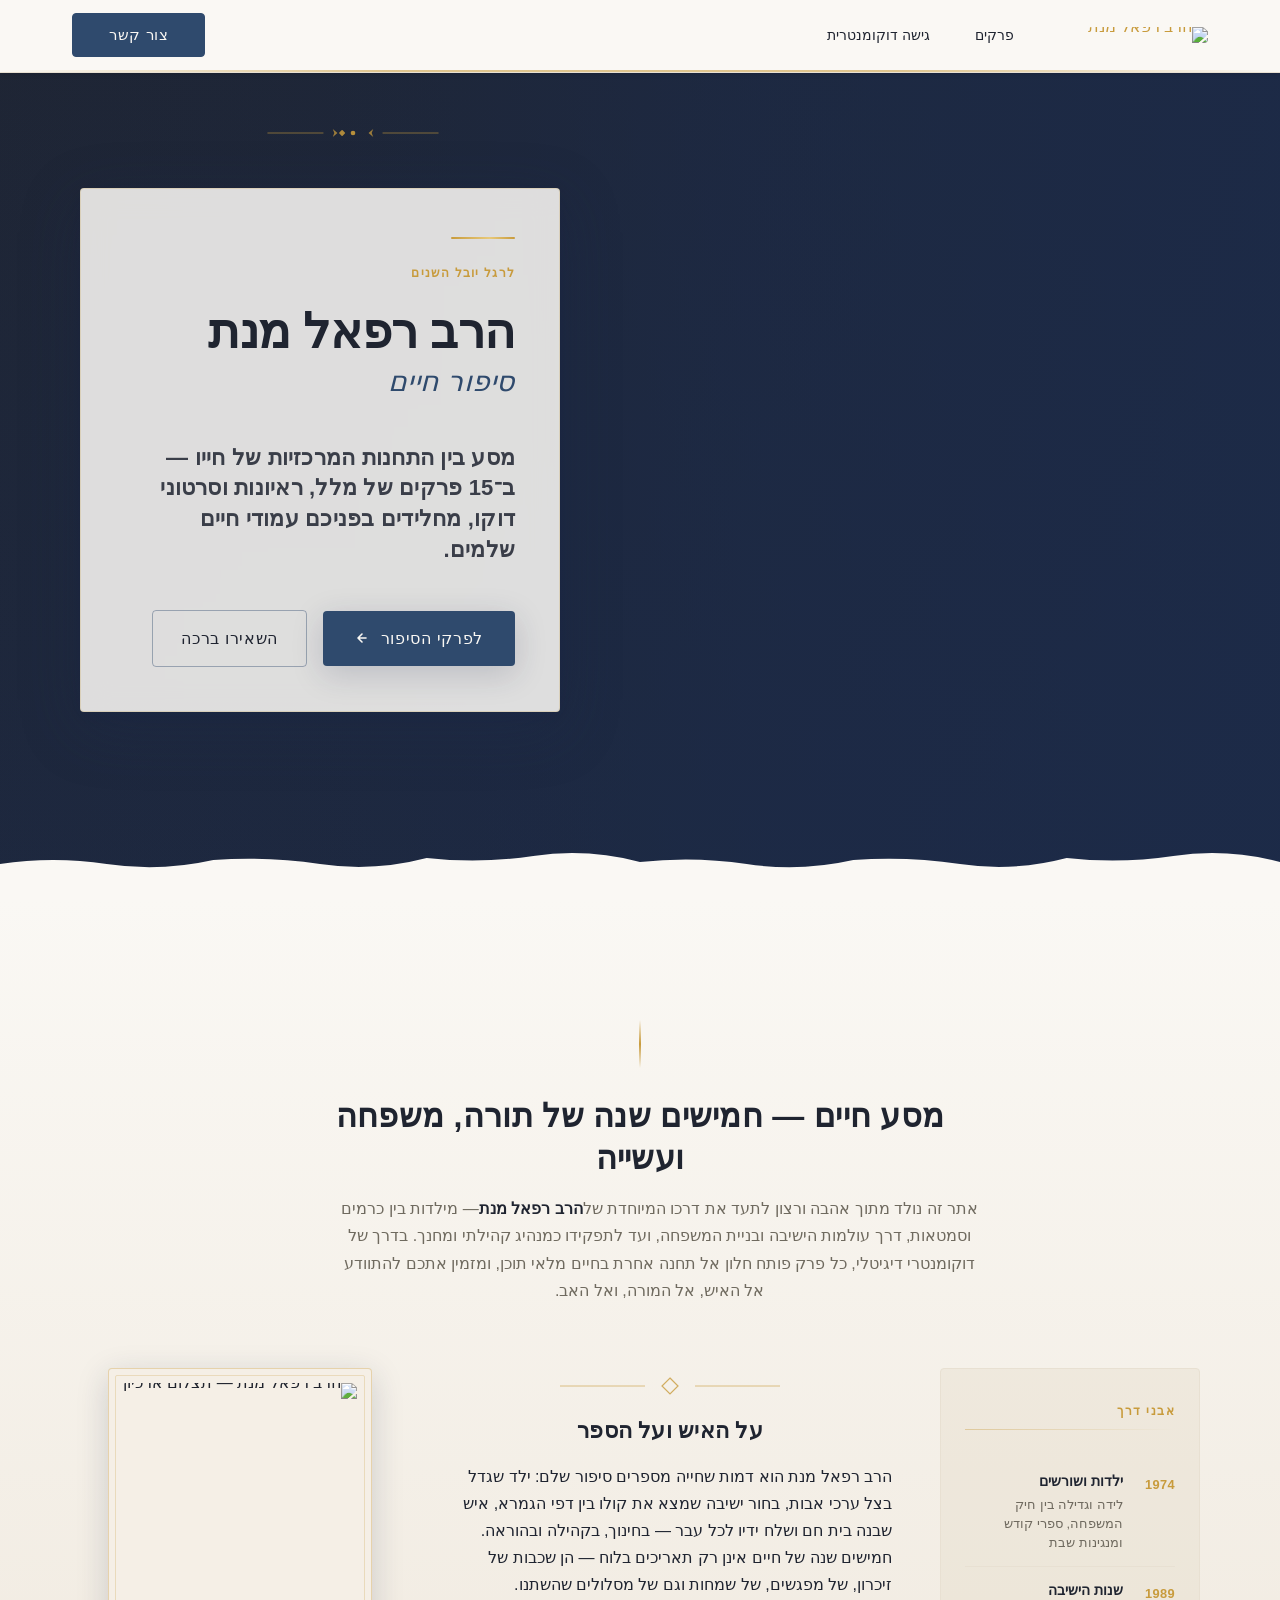
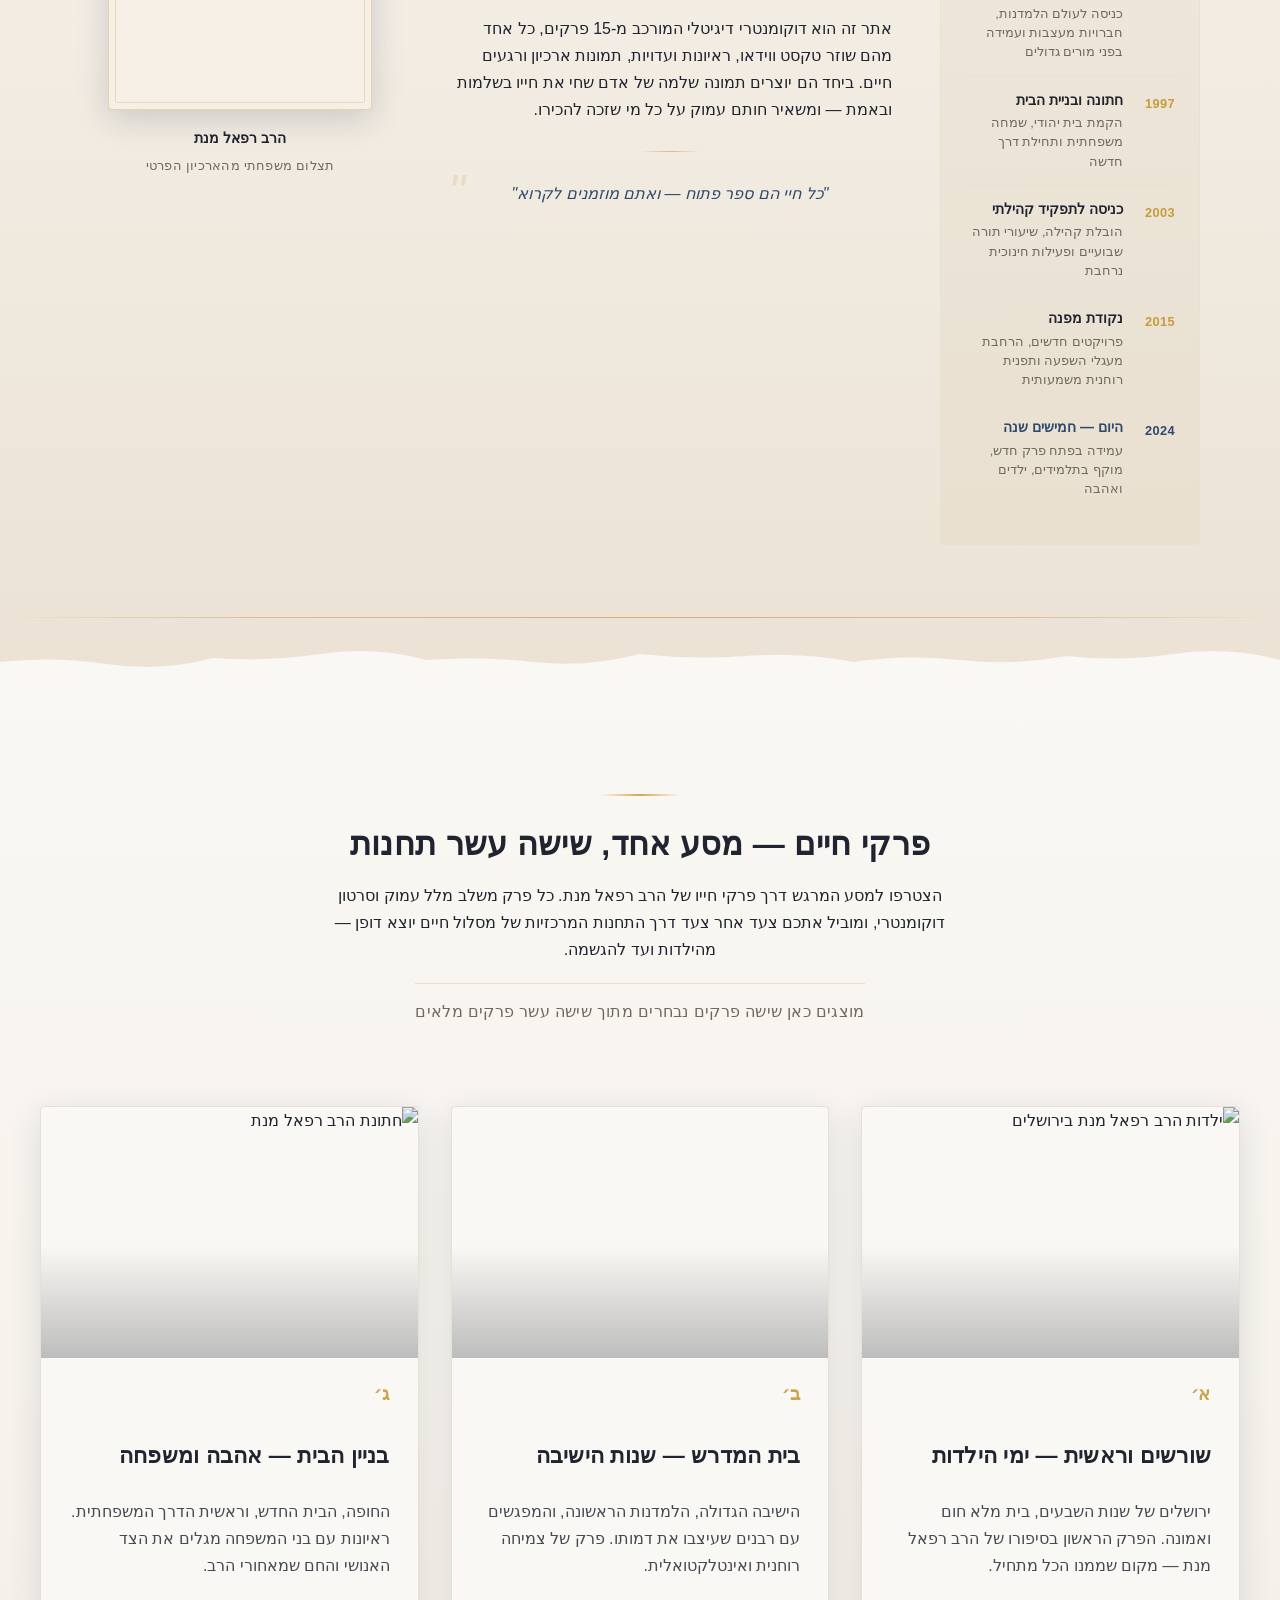
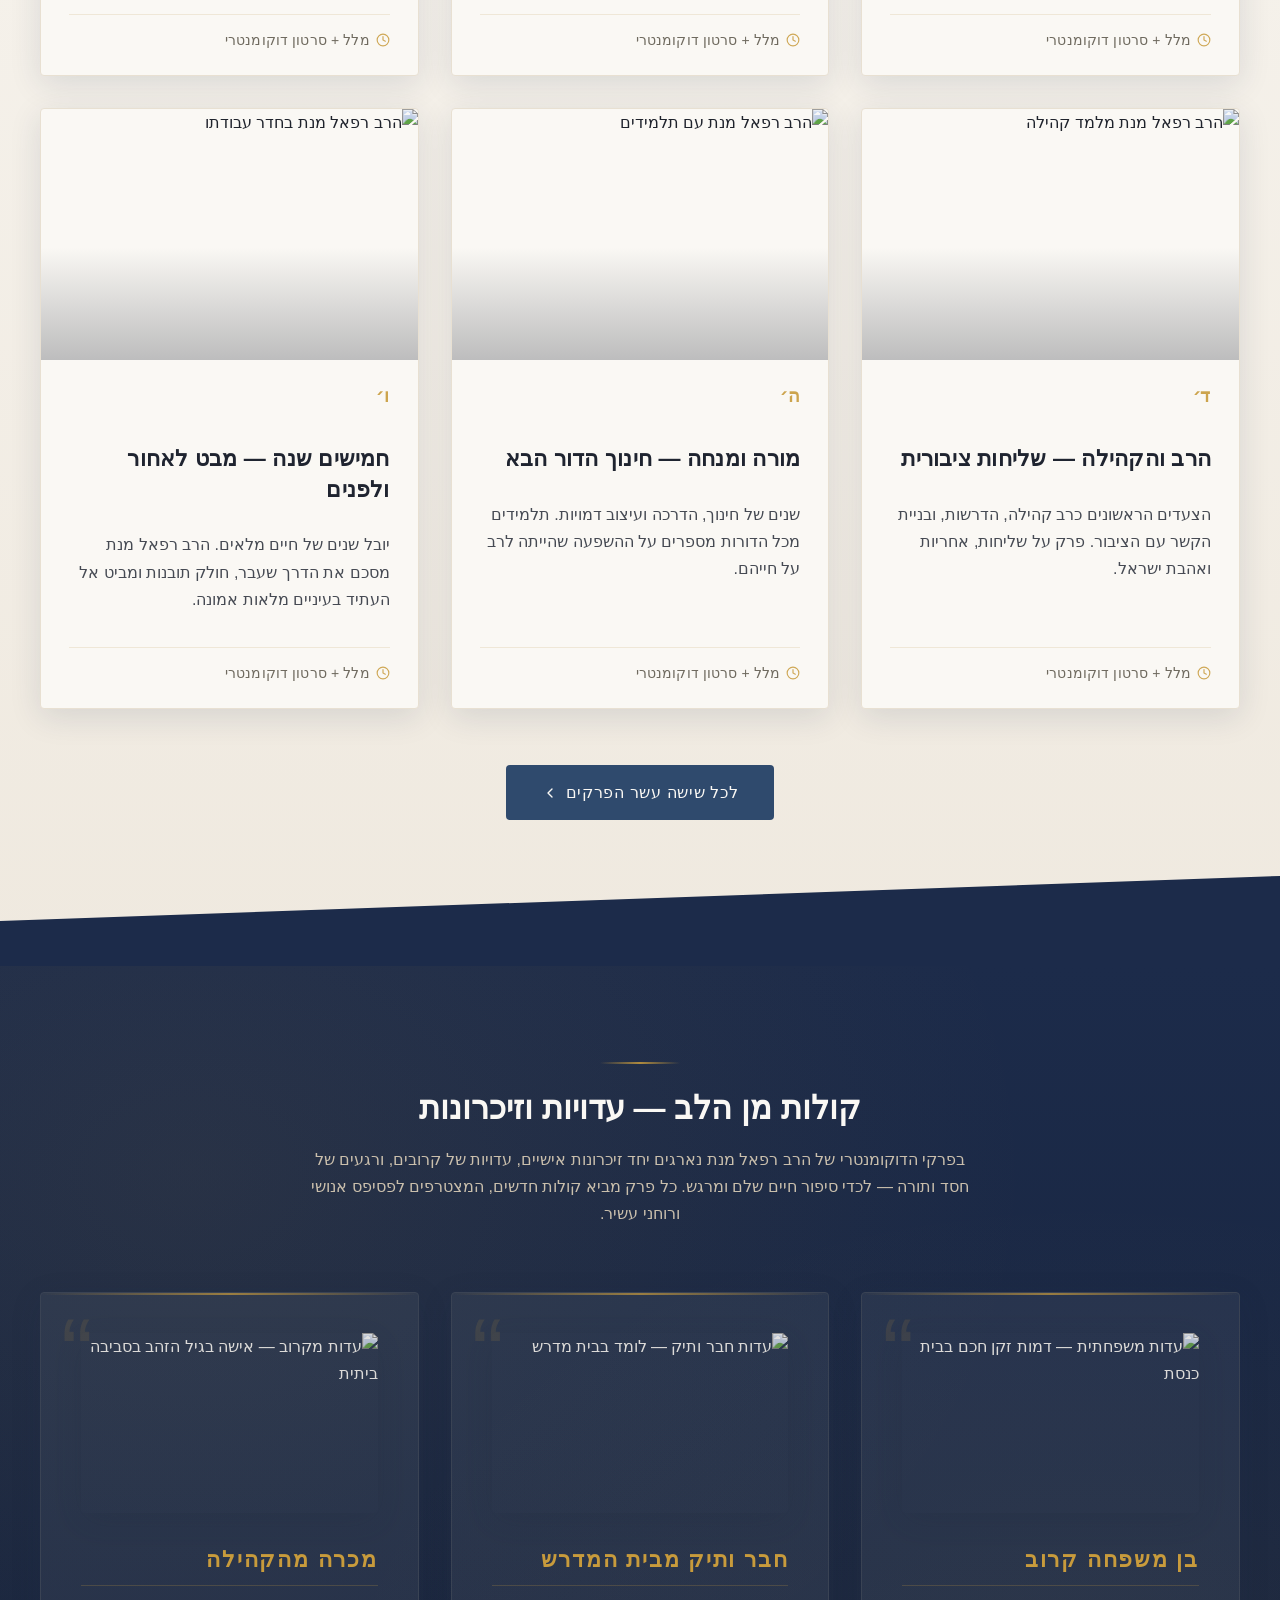
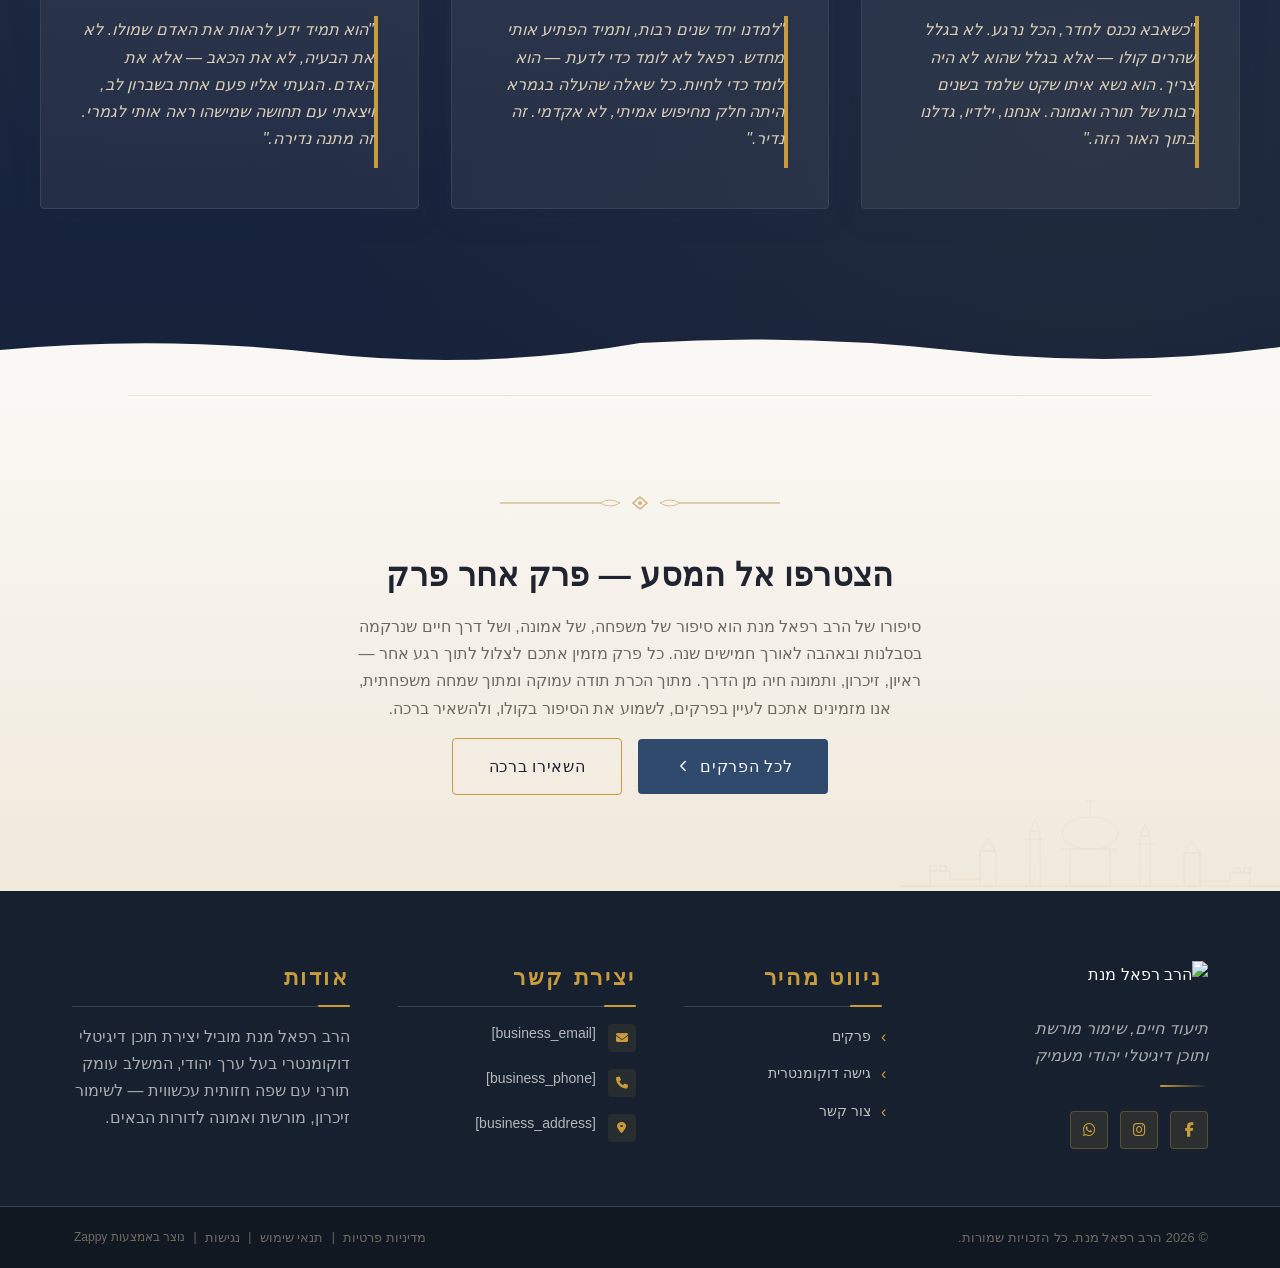
==== commit be4d5f53: "Incremental sync: 1 page(s) — text_edit" ====
--- a/public/index.html
+++ b/public/index.html
@@ -1 +1 @@
-<!doctype html><html dir="rtl" lang="he"><head><meta charset="UTF-8"><meta content="width=device-width,initial-scale=1" name="viewport"><meta content="index, follow" name="robots"><title>הרב רפאל מנת — הרב רפאל מנת</title><meta content="אתר חיים דיגיטלי ייחודי המוקדש להרב רפאל מנת לרגל יובל שנותיו. טקסט, וידאו וראיונות דוקומנטריים שמספרים את מסע חייו המרתק. היכנס וגלה." name="description"><meta content="הרב רפאל מנת, דוקומנטרי על רב יהודי, אתר חיים דיגיטלי, יובל שנים, סיפור חיים" name="keywords"><link href="/assets/favicon.ico" rel="icon" type="image/x-icon"><link href="/assets/favicon-16x16.png" rel="icon" type="image/png" sizes="16x16"><link href="/assets/favicon-32x32.png" rel="icon" type="image/png" sizes="32x32"><link href="/assets/favicon-48x48.png" rel="icon" type="image/png" sizes="48x48"><link href="/assets/favicon-192x192.png" rel="icon" type="image/png" sizes="192x192"><link href="/assets/favicon-512x512.png" rel="icon" type="image/png" sizes="512x512"><link href="/assets/apple-touch-icon.png" rel="apple-touch-icon"><script>!function(){"use strict";var t="e1a2ab28-34ee-4fbb-8492-197d929c62ac",e="https://api.zappy5.com/api/analytics/track",a=18e5,n=2592e6,o=!0,i=!0,r=!0;var s=function(){var e="zappy_visitor_"+t,a=null;try{if(a=localStorage.getItem(e)){var o=JSON.parse(a),i=Date.now();if(i-o.created<n)return o.lastSeen=i,localStorage.setItem(e,JSON.stringify(o)),o.id}}catch(t){console.warn("Zappy Analytics: LocalStorage not available")}var r="zv_"+Date.now()+"_"+Math.random().toString(36).substr(2,9);try{localStorage.setItem(e,JSON.stringify({id:r,created:Date.now(),lastSeen:Date.now()}))}catch(t){}return r}(),c=function(){var e="zappy_session_"+t,n=null;try{if(n=sessionStorage.getItem(e)){var o=JSON.parse(n),i=Date.now();if(i-o.timestamp<a)return o.timestamp=i,sessionStorage.setItem(e,JSON.stringify(o)),o.id}}catch(t){console.warn("Zappy Analytics: SessionStorage not available")}var r="zs_"+Date.now()+"_"+Math.random().toString(36).substr(2,9);try{sessionStorage.setItem(e,JSON.stringify({id:r,timestamp:Date.now()}))}catch(t){}return r}();function l(a,n){n=n||{};var o={website_id:t,event_type:a,page_path:window.location.pathname,referrer:document.referrer||"direct",visitor_id:s,session_id:c,metadata:n};if(navigator.sendBeacon){var i=new Blob([JSON.stringify(o)],{type:"application/json"});navigator.sendBeacon(e,i)}else fetch(e,{method:"POST",headers:{"Content-Type":"application/json"},body:JSON.stringify(o),keepalive:!0}).catch(function(t){console.warn("Zappy Analytics: Failed to track event",t)})}o&&l("pageview",{title:document.title,url:window.location.href}),i&&document.addEventListener("click",function(t){var e=t.target;if("BUTTON"===e.tagName||e.closest("button")){var a="BUTTON"===e.tagName?e:e.closest("button");l("click",{element:"button",text:a.textContent.trim().substring(0,100),id:a.id||null,class:a.className||null})}else if("A"===e.tagName||e.closest("a")){var n="A"===e.tagName?e:e.closest("a");l("navigation",{element:"link",text:n.textContent.trim().substring(0,100),href:n.href,external:n.hostname!==window.location.hostname})}},!0),r&&document.addEventListener("submit",function(t){var e=t.target;l("form_submit",{form_id:e.id||null,form_name:e.name||null,form_action:e.action||null,form_method:e.method||"GET"})},!0);var d=Date.now();window.addEventListener("beforeunload",function(){l("page_unload",{time_on_page:Math.floor((Date.now()-d)/1e3),page_path:window.location.pathname})}),window.zappyAnalytics={track:l,getVisitorId:function(){return s},getSessionId:function(){return c}}}()</script><meta content="הרב רפאל מנת — הרב רפאל מנת" property="og:title"><meta content="אתר חיים דיגיטלי ייחודי המוקדש להרב רפאל מנת לרגל יובל שנותיו. טקסט, וידאו וראיונות דוקומנטריים שמספרים את מסע חייו המרתק. היכנס וגלה." property="og:description"><meta content="summary_large_image" name="twitter:card"><meta content="הרב רפאל מנת — הרב רפאל מנת" name="twitter:title"><meta content="אתר חיים דיגיטלי ייחודי המוקדש להרב רפאל מנת לרגל יובל שנותיו. טקסט, וידאו וראיונות דוקומנטריים שמספרים את מסע חייו המרתק. היכנס וגלה." name="twitter:description"><meta content="website" property="og:type"><meta content="he_IL" property="og:locale"><link href="https://cdnjs.cloudflare.com/ajax/libs/font-awesome/6.4.0/css/all.min.css" rel="stylesheet"><link href="/assets/favicon.ico" rel="icon" type="image/x-icon"><link href="/assets/favicon-16x16.png" rel="icon" type="image/png" sizes="16x16"><link href="/assets/favicon-32x32.png" rel="icon" type="image/png" sizes="32x32"><link href="/assets/favicon-48x48.png" rel="icon" type="image/png" sizes="48x48"><link href="/assets/favicon-192x192.png" rel="icon" type="image/png" sizes="192x192"><link href="/assets/favicon-512x512.png" rel="icon" type="image/png" sizes="512x512"><link href="/assets/apple-touch-icon.png" rel="apple-touch-icon"><link href="https://cdn.jsdelivr.net/npm/vanilla-cookieconsent@3/dist/cookieconsent.css" rel="stylesheet"><script src="https://cdn.jsdelivr.net/npm/vanilla-cookieconsent@3/dist/cookieconsent.umd.js"></script><script src="https://cdn.jsdelivr.net/gh/mickidum/acc_toolbar/acctoolbar/acctoolbar.min.js"></script><link href="/styles.css" rel="stylesheet"><style id="zappy-dropdown-submenu-styles">#navMenu li:has(.sub-menu),.nav-menu li:has(.sub-menu),.navbar li:has(.sub-menu),nav li:has(.sub-menu){position:relative}#navMenu .sub-menu,.nav-menu .sub-menu,.navbar .sub-menu,nav .sub-menu{display:block!important;position:absolute!important;top:100%;left:0;min-width:220px;background:#fff;border-radius:8px;box-shadow:0 8px 25px rgba(0,0,0,.15);padding:8px 0;opacity:0;visibility:hidden;transform:translateY(10px);transition:all .3s ease;z-index:1000;list-style:none;pointer-events:none}#navMenu li:hover>.sub-menu,.nav-menu li:hover>.sub-menu,.navbar li:hover>.sub-menu,nav li:hover>.sub-menu{opacity:1!important;visibility:visible!important;transform:translateY(0)!important;pointer-events:auto!important}.sub-menu li{list-style:none;margin:0;padding:0}.sub-menu a{display:block!important;padding:10px 16px!important;color:var(--text-dark,#333)!important;font-weight:500;text-decoration:none;white-space:nowrap;transition:background-color .2s}.sub-menu .zappy-nav-child>a{padding-left:28px!important;font-size:.9em!important;opacity:.85!important}[dir=rtl] .sub-menu .zappy-nav-child>a,html[lang=ar] .sub-menu .zappy-nav-child>a,html[lang=he] .sub-menu .zappy-nav-child>a{padding-left:10px!important;padding-right:28px!important}.sub-menu .zappy-nav-parent>a{font-weight:600!important}.sub-menu a:hover{background-color:#f5f5f5}[dir=rtl] .nav-menu .sub-menu,[dir=rtl] .navbar .sub-menu,[dir=rtl] nav .sub-menu,html[lang=ar] .nav-menu .sub-menu,html[lang=ar] .navbar .sub-menu,html[lang=ar] nav .sub-menu,html[lang=he] .nav-menu .sub-menu,html[lang=he] .navbar .sub-menu,html[lang=he] nav .sub-menu{left:auto!important;right:0!important}.sub-menu:empty,.sub-menu:not(:has(li)):not(:has(> a)),.sub-menu:not(:has(li:not(.zappy-hidden-menu-item))):not(:has(> a)){display:none!important;opacity:0!important;visibility:hidden!important;pointer-events:none!important}li:has(.menu-group-title):hover>.sub-menu{opacity:1!important;visibility:visible!important;transform:translateY(0)!important;pointer-events:auto!important}#navMenu>li>.menu-group-title,.nav-menu>li>.menu-group-title{display:inline-block;padding:.5rem 1rem;cursor:default;user-select:none}@media (max-width:768px){#navMenu .sub-menu,.nav-menu .sub-menu,.navbar .sub-menu,nav .sub-menu{position:static!important;transform:none!important;box-shadow:none!important;background:0 0!important;max-height:0;overflow:hidden;opacity:0;visibility:hidden;transition:max-height .3s ease,opacity .3s ease;padding:0!important;border-radius:0!important}#navMenu .sub-menu.mobile-expanded,.nav-menu .sub-menu.mobile-expanded,.navbar .sub-menu.mobile-expanded{max-height:none!important;overflow-y:visible!important;opacity:1!important;visibility:visible!important;padding:8px 0 8px 16px!important}[dir=rtl] .sub-menu.mobile-expanded,html[lang=he] .sub-menu.mobile-expanded{padding:8px 16px 8px 0!important}#navMenu li:hover>.sub-menu,.nav-menu li:hover>.sub-menu,.navbar li:hover>.sub-menu,nav li:hover>.sub-menu{opacity:0;visibility:hidden;pointer-events:none}#navMenu li>.sub-menu.mobile-expanded,.nav-menu li>.sub-menu.mobile-expanded,.navbar li>.sub-menu.mobile-expanded,nav li>.sub-menu.mobile-expanded{opacity:1!important;visibility:visible!important;pointer-events:auto!important}#navMenu li:has(.sub-menu),.nav-menu li:has(.sub-menu),.navbar li:has(.sub-menu),nav li:has(.sub-menu){display:flex!important;flex-wrap:wrap!important;align-items:center!important;position:relative!important;min-height:44px!important}#navMenu li:has(.sub-menu)>a,.nav-menu li:has(.sub-menu)>a,.navbar li:has(.sub-menu)>a,nav li:has(.sub-menu)>a{flex:1!important;min-width:0!important}#navMenu li:has(.sub-menu)>.menu-group-title,.nav-menu li:has(.sub-menu)>.menu-group-title,.navbar li:has(.sub-menu)>.menu-group-title,nav li:has(.sub-menu)>.menu-group-title{flex:1!important;min-width:0!important;padding:0!important;line-height:inherit!important}#navMenu li:has(.sub-menu)>.sub-menu,.nav-menu li:has(.sub-menu)>.sub-menu,.navbar li:has(.sub-menu)>.sub-menu,nav li:has(.sub-menu)>.sub-menu{flex-basis:100%!important;width:100%!important}#navMenu li:has(.sub-menu)>a [class*=arrow],#navMenu li:has(.sub-menu)>a [class*=chevron],.nav-menu li:has(.sub-menu)>a .fa-angle-down,.nav-menu li:has(.sub-menu)>a .fa-chevron-down,.nav-menu li:has(.sub-menu)>a [class*=arrow],.nav-menu li:has(.sub-menu)>a [class*=chevron],nav li:has(.sub-menu)>a [class*=arrow],nav li:has(.sub-menu)>a [class*=chevron]{display:none!important;visibility:hidden!important}.mobile-submenu-toggle{display:flex!important;align-items:center!important;justify-content:center!important;width:44px!important;height:auto!important;background:0 0!important;border:none!important;cursor:pointer!important;color:var(--text-dark)!important;position:static!important;flex-shrink:0!important;align-self:stretch!important;z-index:2!important;padding:0!important;margin:0!important}.mobile-submenu-toggle::after{content:''!important;width:0!important;height:0!important;border-left:6px solid transparent!important;border-right:6px solid transparent!important;border-top:7px solid currentColor!important;transition:transform .3s ease!important}.mobile-submenu-toggle.expanded::after{transform:rotate(180deg)!important}.sub-menu a{padding:10px 0!important;display:block!important;color:var(--text-dark)!important;white-space:normal!important}.sub-menu .zappy-nav-child>a{padding-left:28px!important;font-size:.9em!important;opacity:.85!important}[dir=rtl] .sub-menu .zappy-nav-child>a,html[lang=ar] .sub-menu .zappy-nav-child>a,html[lang=he] .sub-menu .zappy-nav-child>a{padding-left:0!important;padding-right:28px!important}.sub-menu .zappy-nav-parent>a{font-weight:600!important}#navMenu.active,.nav-menu.active{max-width:100vw!important;overflow-x:hidden!important;box-sizing:border-box!important}.navbar .sub-menu li a,.zappy-products-dropdown .sub-menu a,nav.navbar .sub-menu li a{color:var(--text-dark)!important}}@media (min-width:769px){.mobile-submenu-toggle{display:none!important}}</style><style id="mobile-lang-menu-deployed-css">@media (max-width:768px){.lang-switcher,.nav-container .lang-switcher,.nav-cta-container .lang-switcher,.nav-ecommerce-icons .lang-switcher,.nav-icons-left .lang-switcher,.navbar .lang-switcher,.navbar .nav-cta-container .lang-switcher{display:none!important}.mobile-lang-menu{width:100%;border-top:1px solid rgba(128,128,128,.2);padding:8px 0 0 0;margin-top:8px}.mobile-lang-toggle{display:flex!important;align-items:center;justify-content:space-between;width:100%;padding:12px 16px;background:0 0;border:none;cursor:pointer;font-size:15px;color:inherit;font-family:inherit}.mobile-lang-toggle::after{content:'';display:inline-block;width:8px;height:8px;border-right:2px solid currentColor;border-bottom:2px solid currentColor;transform:rotate(45deg);transition:transform .3s ease;margin-left:8px}.mobile-lang-toggle.expanded::after{transform:rotate(-135deg)}.mobile-lang-options{max-height:0;overflow:hidden;transition:max-height .3s ease}.mobile-lang-options.expanded{max-height:300px}.mobile-lang-option{display:flex!important;align-items:center;gap:10px;padding:10px 24px;text-decoration:none;color:inherit;font-size:14px;font-family:inherit}.mobile-lang-option:hover{background:rgba(128,128,128,.1)}.mobile-lang-option.active{font-weight:600;opacity:.7;pointer-events:none}.mobile-lang-option img{width:20px;height:20px;border-radius:50%}}@media (min-width:769px){.mobile-lang-menu{display:none!important}}</style><style id="zappy-widget-visibility">#mic-access-tool-box,#mic-access-tool-general-button,#mic-init-access-tool #mic-access-tool-box,#mic-init-access-tool #mic-access-tool-general-button,#mic-init-access-tool .mic-access-tool-general-button,._access-icon,._access-menu,.mic-access-tool-box,.mic-access-tool-general-button,div[id*=mic-access-tool-box]{display:none!important;visibility:hidden!important;opacity:0!important;pointer-events:none!important}</style></head><body><nav class="navbar" dir="rtl"><button aria-label="Menu" class="mobile-toggle" id="mobileToggle"><svg viewBox="0 0 24 24" height="24" width="24" fill="none" class="hamburger-icon"><path d="M3 12h18M3 6h18M3 18h18" stroke="currentColor" stroke-width="2" stroke-linecap="round"></path></svg><svg viewBox="0 0 24 24" height="24" width="24" fill="none" class="close-icon" style="display:none"><path d="M18 6L6 18M6 6l12 12" stroke="currentColor" stroke-width="2" stroke-linecap="round"></path></svg></button><button aria-label="Call" class="phone-header-btn" data-phone="[business_phone]"><svg viewBox="0 0 24 24" height="20" width="20" fill="currentColor"><path d="M22 16.92v3a2 2 0 0 1-2.18 2 19.79 19.79 0 0 1-8.63-3.07 19.5 19.5 0 0 1-6-6 19.79 19.79 0 0 1-3.07-8.67A2 2 0 0 1 4.11 2h3a2 2 0 0 1 2 1.72 12.84 12.84 0 0 0 .7 2.81 2 2 0 0 1-.45 2.11L8.09 9.91a16 16 0 0 0 6 6l1.27-1.27a2 2 0 0 1 2.11-.45 12.84 12.84 0 0 0 2.81.7A2 2 0 0 1 22 16.92z"></path></svg></button><div class="nav-container"><div class="nav-right-group"><div class="nav-brand"><a href="/" class="logo-link"><img alt="הרב רפאל מנת" src="/assets/logo.webp" class="logo"></a></div><ul class="nav-menu" id="navMenu"><li><a href="/chapters">פרקים</a></li><li><a href="/documentary-approach">גישה דוקומנטרית</a></li></ul></div><div class="nav-cta-container"><a href="/contact" class="nav-cta-btn">צור קשר</a></div></div></nav><script>window.addEventListener("load",function(){const e=document.querySelector(".navbar, nav, header");if(!e)return void console.log("[Navbar] Navbar element not found");let t=document.getElementById("mobileToggle")||document.querySelector(".mobile-toggle")||document.querySelector(".hamburger")||document.querySelector(".hamburger-menu")||document.querySelector(".menu-toggle")||document.querySelector(".burger-menu")||document.querySelector('[aria-label="Menu"]')||document.querySelector('[aria-label="תפריט"]');const o=document.querySelector(".phone-header-btn"),n=window.getComputedStyle(e);let r=n.backgroundColor;if(console.log("[Navbar] Initial navbar background:",r),"transparent"===r||"rgba(0, 0, 0, 0)"===r||r.startsWith("rgba")&&r.includes(", 0)")){const e=n.backgroundImage;if(e&&"none"!==e)console.log("[Navbar] Navbar has background image/gradient, using dark text"),r="rgb(240, 240, 240)";else{const e=window.getComputedStyle(document.body).backgroundColor;console.log("[Navbar] Navbar transparent, using body background:",e),r=e}}const i=r.match(/\d+/g);if(i&&i.length>=3){const e=(.299*parseInt(i[0])+.587*parseInt(i[1])+.114*parseInt(i[2]))/255;console.log("[Navbar] Mobile button colors preserved from Claude CSS (luminance:",e.toFixed(2)+")");const n=document.createElement("style");n.id="zappy-mobile-nav-fix";document.documentElement.lang;document.documentElement.dir,n.textContent='\n        /* Hide mobile buttons on desktop, show only on mobile */\n        @media (min-width: 769px) {\n          .mobile-toggle,\n          .phone-header-btn {\n            display: none !important;\n          }\n        }\n        \n        /* Show and position mobile buttons correctly on mobile */\n        @media (max-width: 768px) {\n          .mobile-toggle,\n          .phone-header-btn {\n            position: absolute !important;\n            top: 50% !important;\n            transform: translateY(-50%) !important;\n            z-index: 1001 !important;\n            display: flex !important;\n            align-items: center !important;\n            justify-content: center !important;\n            width: 36px !important;\n            height: 36px !important;\n            border-radius: 50% !important;\n            border: none !important;\n            cursor: pointer !important;\n            padding: 6px !important;\n            background: none !important;\n            color: var(--nav-text, var(--text-dark)) !important;\n          }\n          \n          /* LTR positioning (default): hamburger LEFT, phone RIGHT */\n          html:not([dir="rtl"]):not([lang="he"]):not([lang="ar"]) .mobile-toggle,\n          html[dir="ltr"] .mobile-toggle {\n            left: 12px !important;\n            right: auto !important;\n          }\n          html:not([dir="rtl"]):not([lang="he"]):not([lang="ar"]) .phone-header-btn,\n          html[dir="ltr"] .phone-header-btn {\n            right: 12px !important;\n            left: auto !important;\n          }\n          \n          /* RTL positioning: hamburger RIGHT, phone LEFT */\n          html[dir="rtl"] .mobile-toggle,\n          html[lang="he"] .mobile-toggle,\n          html[lang="ar"] .mobile-toggle {\n            right: 12px !important;\n            left: auto !important;\n          }\n          html[dir="rtl"] .phone-header-btn,\n          html[lang="he"] .phone-header-btn,\n          html[lang="ar"] .phone-header-btn {\n            left: 12px !important;\n            right: auto !important;\n          }\n          \n          /* CRITICAL: Ensure nav-container has min-height on mobile */\n          /* All children are positioned absolutely/fixed on mobile, so height:auto collapses to 0 */\n          .nav-container {\n            min-height: 70px !important;\n            position: relative !important;\n          }\n          \n          /* Ensure SVG icons are properly sized and inherit color */\n          .mobile-toggle svg,\n          .phone-header-btn svg {\n            width: 24px !important;\n            height: 24px !important;\n            /* Don\'t force display - let JavaScript control hamburger/close toggle */\n          }\n          \n          /* Reset nav-cta-container on mobile - remove desktop box-shadow/padding */\n          /* that creates a visible ghost box when CTA button is hidden */\n          .nav-cta-container {\n            box-shadow: none !important;\n            padding: 0 !important;\n          }\n          \n          /* Hide nav-cta-container entirely on mobile when there\'s no lang-switcher */\n          /* (only the CTA button is inside, and it\'s hidden on mobile) */\n          .nav-cta-container:not(:has(.lang-switcher)) {\n            display: none !important;\n          }\n          \n          /* CRITICAL: Prevent hero image fade gradient from bleeding over headline text */\n          /* The .image-fade-gradient has bottom: -30px (extends below parent) */\n          /* On mobile stacked layout, this overlaps the h1 text below the image */\n          .hero-image-column {\n            overflow: hidden !important;\n          }\n          .image-fade-gradient {\n            bottom: 0 !important;\n          }\n          \n          /* Hide desktop language switcher on mobile - hamburger menu handles it */\n          /* High specificity to override stored CSS */\n          .lang-switcher,\n          .nav-cta-container .lang-switcher,\n          .nav-container .lang-switcher,\n          .navbar .lang-switcher,\n          .navbar .nav-cta-container .lang-switcher {\n            display: none !important;\n          }\n        }\n      ';const r=document.getElementById("zappy-mobile-nav-fix");r&&r.remove(),document.head.appendChild(n),console.log("[Navbar] Critical CSS injected for mobile nav positioning");const l=window.innerWidth<=768;if(t){const e=t.querySelector(".hamburger-icon"),o=t.querySelector(".close-icon");e&&(e.style.setProperty("width","24px","important"),e.style.setProperty("height","24px","important"),e.style.setProperty("display","block","important")),o&&(o.style.setProperty("width","24px","important"),o.style.setProperty("height","24px","important"),o.style.setProperty("display","none","important")),l?(t.style.setProperty("position","absolute","important"),t.style.setProperty("top","50%","important"),t.style.setProperty("transform","translateY(-50%)","important"),t.style.setProperty("z-index","1001","important"),t.style.removeProperty("left"),t.style.removeProperty("right"),console.log("[Navbar] Mobile toggle positioning applied (mobile viewport)")):(t.style.removeProperty("position"),t.style.removeProperty("top"),t.style.removeProperty("transform"),t.style.removeProperty("z-index"),t.style.removeProperty("left"),t.style.removeProperty("right"),console.log("[Navbar] Desktop viewport - cleared mobile toggle inline positioning"))}if(o){const e=o.querySelector("svg");e&&(e.style.width="24px",e.style.height="24px",e.setAttribute("width","24"),e.setAttribute("height","24")),l?(o.style.setProperty("position","absolute","important"),o.style.setProperty("top","50%","important"),o.style.setProperty("transform","translateY(-50%)","important"),o.style.setProperty("z-index","1001","important"),o.style.removeProperty("left"),o.style.removeProperty("right"),console.log("[Navbar] Phone button positioning applied (mobile viewport)")):(o.style.removeProperty("position"),o.style.removeProperty("top"),o.style.removeProperty("transform"),o.style.removeProperty("z-index"),o.style.removeProperty("left"),o.style.removeProperty("right"),console.log("[Navbar] Desktop viewport - cleared phone button inline positioning"))}}else console.log("[Navbar] Could not parse background color:",r);t=document.getElementById("mobileToggle")||document.querySelector(".mobile-toggle")||document.querySelector(".hamburger")||document.querySelector(".hamburger-menu")||document.querySelector(".menu-toggle")||document.querySelector(".burger-menu")||document.querySelector('[aria-label="Menu"]')||document.querySelector('[aria-label="תפריט"]');const l=document.getElementById("navMenu")||document.querySelector(".nav-menu")||document.querySelector(".nav-links")||document.querySelector("nav ul:not(.submenu)");if(!t||!l)return void console.log("[Navbar] Mobile toggle or menu not found:",{toggle:!!t,menu:!!l});l.id||(l.id="navMenu"),console.log("[Navbar] Initializing mobile menu...");const a=t.cloneNode(!0);t.parentNode.replaceChild(a,t),a.addEventListener("click",function(e){e.preventDefault(),e.stopPropagation();const t=this.querySelector(".hamburger-icon"),o=this.querySelector(".close-icon");l.classList.contains("active")?(l.classList.remove("active"),t&&t.style.setProperty("display","block","important"),o&&o.style.setProperty("display","none","important"),document.body.style.overflow="",console.log("[Navbar] Menu closed")):(l.classList.add("active"),t&&t.style.setProperty("display","none","important"),o&&o.style.setProperty("display","block","important"),document.body.style.overflow="hidden",console.log("[Navbar] Menu opened"))}),l.querySelectorAll("a").forEach(function(e){e.addEventListener("click",function(){if("#"===this.getAttribute("href"))return;const e=a.querySelector(".hamburger-icon"),t=a.querySelector(".close-icon");l.classList.remove("active"),e&&e.style.setProperty("display","block","important"),t&&t.style.setProperty("display","none","important"),document.body.style.overflow="",console.log("[Navbar] Menu closed (link clicked)")})});var s=l.querySelectorAll(".dropdown-toggle");s.forEach(function(e){e.addEventListener("click",function(e){e.preventDefault(),e.stopPropagation();var t=this.closest(".nav-dropdown");t&&(t.parentNode.querySelectorAll(".nav-dropdown.open").forEach(function(e){e!==t&&e.classList.remove("open")}),t.classList.toggle("open"),console.log("[Navbar] Dropdown toggled:",t.classList.contains("open")?"open":"closed"))})}),document.addEventListener("click",function(e){e.target.closest(".nav-dropdown")||document.querySelectorAll(".nav-dropdown.open").forEach(function(e){e.classList.remove("open")})}),console.log("[Navbar] Dropdown handlers initialized for "+s.length+" dropdowns"),o&&o.addEventListener("click",function(){const e=document.querySelectorAll('a[href^="tel:"]'),t=e.length>0?e[0].getAttribute("href").replace("tel:",""):"[business_phone]";window.location.href="tel:"+t,console.log("[Navbar] Phone button clicked")}),console.log("[Navbar] Mobile menu initialized successfully");const p=function(){const e=document.querySelector(".whatsapp-float");e&&(window.innerWidth>=769?(e.style.setProperty("display","none","important"),e.style.setProperty("visibility","hidden","important"),e.style.setProperty("opacity","0","important"),e.style.setProperty("pointer-events","none","important"),console.log("[WhatsApp] Button hidden on desktop")):(e.style.removeProperty("display"),e.style.removeProperty("visibility"),e.style.removeProperty("opacity"),e.style.removeProperty("pointer-events"),console.log("[WhatsApp] Button visible on mobile")))};let c;p(),window.addEventListener("resize",function(){clearTimeout(c),c=setTimeout(p,100)})})</script><main><section class="index-hero-section" data-layout-spec="בית-hero" dir="rtl" data-hero-type="fullscreen-scrim"><div class="index-hero-bg"><img alt="הרב רפאל מנת — דיוקן דוקומנטרי" src="/assets/site-index-hero-image-1.webp" data-context="A dignified documentary-style portrait moment: a warm, contemplative scene of a respected Israeli rabbi in his 50s, wearing traditional Jewish attire, sitting in a study surrounded by old books and soft natural light filtering through a window. The atmosphere is scholarly, warm, and deeply personal — evoking a commemorative life-story book. Muted warm tones, soft bokeh background, cinematic quality." data-placeholder="index-hero-image-1" height="800" width="1200" data-hero-bg="true"></div><div class="index-hero-scrim" aria-hidden="true"></div><div class="index-hero-ornament" aria-hidden="true"><svg viewBox="0 0 220 18" height="14" width="180" fill="none" aria-hidden="true" data-no-icon-edit="true" xmlns="http://www.w3.org/2000/svg"><line x1="0" x2="72" y1="9" y2="9" stroke="#C89B3C" stroke-width="1" opacity="0.75"></line><polygon points="90,9 84,4 86,9 84,14" fill="#C89B3C" opacity="0.75"></polygon><rect height="6" width="6" x="93" y="6" fill="#C89B3C" opacity="0.85" rx="1" transform="rotate(45 96 9)"></rect><polygon points="130,9 136,4 134,9 136,14" fill="#C89B3C" opacity="0.75"></polygon><line x1="148" x2="220" y1="9" y2="9" stroke="#C89B3C" stroke-width="1" opacity="0.75"></line><circle cx="110" cy="9" r="3" fill="#C89B3C" opacity="0.9"></circle></svg></div><div class="index-hero-overlay-wrapper"><article class="index-hero-card"><div class="index-hero-accent-line" aria-hidden="true"></div><span class="index-hero-label">לרגל יובל השנים</span><h1 class="index-hero-h1">הרב רפאל מנת<br><span class="index-hero-h1-sub">סיפור חיים</span></h1><h3 class="index-hero-subtitle">מסע בין התחנות המרכזיות של חייו — ב־15 פרקים של מלל, ראיונות וסרטוני דוקו, מחלידים בפניכם עמודי חיים שלמים.</h3><div class="index-hero-ctas"><a href="/chapters" class="index-hero-btn-primary"><span>לפרקי הסיפור</span><svg viewBox="0 0 18 18" height="18" width="18" fill="none" aria-hidden="true" data-no-icon-edit="true" xmlns="http://www.w3.org/2000/svg"><path d="M11 9H4M7 5l-4 4 4 4" stroke="currentColor" stroke-width="1.6" stroke-linecap="round" stroke-linejoin="round"></path></svg></a><a href="/contact" class="index-hero-btn-secondary">השאירו ברכה</a></div></article></div><div class="index-hero-divider-wrapper"><svg viewBox="0 0 1440 80" aria-hidden="true" data-no-icon-edit="true" xmlns="http://www.w3.org/2000/svg" preserveAspectRatio="none"><path d="M0,80 L0,44 Q60,36 120,44 T240,40 Q300,36 360,44 T480,38 Q540,44 600,36 T720,42 Q780,36 840,44 T960,40 Q1020,36 1080,44 T1200,38 Q1260,44 1320,36 T1440,42 L1440,80 Z" fill="#FAF8F4"></path></svg></div></section><section class="index-overview-section" data-layout-spec="בית-overview" dir="rtl"><div class="overview-container"><div class="overview-intro"><div class="overview-accent-rule" aria-hidden="true"></div><h2 class="overview-heading">מסע חיים — חמישים שנה של תורה, משפחה ועשייה</h2><p class="overview-intro-text">אתר זה נולד מתוך אהבה ורצון לתעד את דרכו המיוחדת של<strong>הרב רפאל מנת</strong>— מילדות בין כרמים וסמטאות, דרך עולמות הישיבה ובניית המשפחה, ועד לתפקידו כמנהיג קהילתי ומחנך. בדרך של דוקומנטרי דיגיטלי, כל פרק פותח חלון אל תחנה אחרת בחיים מלאי תוכן, ומזמין אתכם להתוודע אל האיש, אל המורה, ואל האב.</p></div><div class="overview-body"><aside aria-label="אבני דרך" class="overview-milestones"><div class="milestones-header"><span class="milestones-label">אבני דרך</span><div class="milestones-rule" aria-hidden="true"></div></div><ol class="milestones-list"><li class="milestone-item"><span class="milestone-year">1974</span><div class="milestone-content"><span class="milestone-title">ילדות ושורשים</span><span class="milestone-desc">לידה וגדילה בין חיק המשפחה, ספרי קודש ומנגינות שבת</span></div></li><li class="milestone-item"><span class="milestone-year">1989</span><div class="milestone-content"><span class="milestone-title">שנות הישיבה</span><span class="milestone-desc">כניסה לעולם הלמדנות, חברויות מעצבות ועמידה בפני מורים גדולים</span></div></li><li class="milestone-item"><span class="milestone-year">1997</span><div class="milestone-content"><span class="milestone-title">חתונה ובניית הבית</span><span class="milestone-desc">הקמת בית יהודי, שמחה משפחתית ותחילת דרך חדשה</span></div></li><li class="milestone-item"><span class="milestone-year">2003</span><div class="milestone-content"><span class="milestone-title">כניסה לתפקיד קהילתי</span><span class="milestone-desc">הובלת קהילה, שיעורי תורה שבועיים ופעילות חינוכית נרחבת</span></div></li><li class="milestone-item"><span class="milestone-year">2015</span><div class="milestone-content"><span class="milestone-title">נקודת מפנה</span><span class="milestone-desc">פרויקטים חדשים, הרחבת מעגלי השפעה ותפנית רוחנית משמעותית</span></div></li><li class="milestone-item milestone-item--present"><span class="milestone-year">2024</span><div class="milestone-content"><span class="milestone-title">היום — חמישים שנה</span><span class="milestone-desc">עמידה בפתח פרק חדש, מוקף בתלמידים, ילדים ואהבה</span></div></li></ol></aside><article class="overview-bio"><div class="bio-ornament" aria-hidden="true"><svg viewBox="0 0 220 20" height="20" width="220" fill="none" aria-hidden="true" data-no-icon-edit="true" xmlns="http://www.w3.org/2000/svg"><line x1="0" x2="85" y1="10" y2="10" stroke="#C89B3C" stroke-width="1" stroke-opacity="0.6"></line><polygon points="110,2 118,10 110,18 102,10" fill="none" stroke="#C89B3C" stroke-width="1.2" stroke-opacity="0.8"></polygon><line x1="135" x2="220" y1="10" y2="10" stroke="#C89B3C" stroke-width="1" stroke-opacity="0.6"></line></svg></div><h3 class="bio-subtitle">על האיש ועל הספר</h3><p class="bio-text">הרב רפאל מנת הוא דמות שחייה מספרים סיפור שלם: ילד שגדל בצל ערכי אבות, בחור ישיבה שמצא את קולו בין דפי הגמרא, איש שבנה בית חם ושלח ידיו לכל עבר — בחינוך, בקהילה ובהוראה. חמישים שנה של חיים אינן רק תאריכים בלוח — הן שכבות של זיכרון, של מפגשים, של שמחות וגם של מסלולים שהשתנו.</p><p class="bio-text">אתר זה הוא דוקומנטרי דיגיטלי המורכב מ-15 פרקים, כל אחד מהם שוזר טקסט ווידאו, ראיונות ועדויות, תמונות ארכיון ורגעים חיים. ביחד הם יוצרים תמונה שלמה של אדם שחי את חייו בשלמות ובאמת — ומשאיר חותם עמוק על כל מי שזכה להכירו.</p><div class="bio-divider" aria-hidden="true"></div><p class="bio-quote">"כל חיי הם ספר פתוח — ואתם מוזמנים לקרוא"</p></article><figure class="overview-figure"><div class="figure-mat"><div class="figure-frame"><img alt="הרב רפאל מנת — תצלום ארכיון" src="/assets/site-index-overview-image-1.webp" data-context="A warm, archival-style portrait photograph of a distinguished Jewish rabbi in his fifties, wearing traditional attire. The image has a sepia or warm-toned quality suggesting a documentary or commemorative book. The rabbi is seated in a study surrounded by books, with soft natural light from the side. The mood is dignified, warm, and scholarly — appropriate for a life-story tribute website about Rabbi Rafael Manat." data-placeholder="index-overview-image-1" height="520" width="420"></div></div><figcaption class="figure-caption"><span class="caption-line">הרב רפאל מנת</span><span class="caption-sub">תצלום משפחתי מהארכיון הפרטי</span></figcaption></figure></div></div><div class="overview-gold-rule" aria-hidden="true"></div><div class="overview-divider-wrapper"><svg viewBox="0 0 1440 64" aria-hidden="true" data-no-icon-edit="true" xmlns="http://www.w3.org/2000/svg" preserveAspectRatio="none"><path d="M0,64 L0,28 Q60,22 120,30 T240,24 Q300,28 360,20 T480,26 Q540,22 600,28 T720,20 Q780,26 840,22 T960,28 Q1020,20 1080,26 T1200,22 Q1260,28 1320,20 T1440,26 L1440,64 Z" fill="var(--bg-light)"></path></svg></div></section><section class="index-showcase-section" data-layout-spec="בית-showcase" dir="rtl"><div class="showcase-container"><div class="showcase-header"><div class="showcase-accent-line" aria-hidden="true"></div><h2 class="showcase-title">פרקי חיים — מסע אחד, שישה עשר תחנות</h2><p class="showcase-subtitle">הצטרפו למסע המרגש דרך פרקי חייו של הרב רפאל מנת. כל פרק משלב מלל עמוק וסרטון דוקומנטרי, ומוביל אתכם צעד אחר צעד דרך התחנות המרכזיות של מסלול חיים יוצא דופן — מהילדות ועד להגשמה.</p><p class="showcase-note">מוצגים כאן שישה פרקים נבחרים מתוך שישה עשר פרקים מלאים</p></div><div class="showcase-grid"><article class="chapter-card"><figure class="chapter-image-wrap"><img alt="ילדות הרב רפאל מנת בירושלים" src="/assets/site-index-showcase-image-1.webp" data-context="A warm sepia-toned documentary still of a young Jewish boy in Israel in the 1970s, wearing traditional Shabbat clothing, standing in a sunlit courtyard of an old Jerusalem neighborhood, muted natural film grain, editorial photography style" data-placeholder="index-showcase-image-1" height="400" width="600"><div class="chapter-image-overlay" aria-hidden="true"></div></figure><div class="chapter-body"><span class="chapter-numeral" aria-label="פרק אחד">א׳</span><h3 class="chapter-title">שורשים וראשית — ימי הילדות</h3><p class="chapter-summary">ירושלים של שנות השבעים, בית מלא חום ואמונה. הפרק הראשון בסיפורו של הרב רפאל מנת — מקום שממנו הכל מתחיל.</p><div class="chapter-meta"><span class="chapter-meta-icon" aria-hidden="true"><svg viewBox="0 0 24 24" height="14" width="14" fill="none" data-element-type="icon" data-icon-type="svg" stroke="currentColor" stroke-linecap="round" stroke-linejoin="round" stroke-width="2"><circle cx="12" cy="12" r="10"></circle><polyline points="12 6 12 12 16 14"></polyline></svg></span><small class="chapter-meta-text">מלל + סרטון דוקומנטרי</small></div></div></article><article class="chapter-card"><figure class="chapter-image-wrap"><img alt="שנות הישיבה של הרב רפאל מנת" src="/assets/site-index-showcase-image-2.webp" data-context="Documentary-style photograph of a young Jewish teenager studying Torah in a traditional yeshiva, large open books on a wooden table, warm candlelight and natural window light, muted warm tones, editorial commemorative photography" data-placeholder="index-showcase-image-2" height="400" width="600"><div class="chapter-image-overlay" aria-hidden="true"></div></figure><div class="chapter-body"><span class="chapter-numeral" aria-label="פרק שניים">ב׳</span><h3 class="chapter-title">בית המדרש — שנות הישיבה</h3><p class="chapter-summary">הישיבה הגדולה, הלמדנות הראשונה, והמפגשים עם רבנים שעיצבו את דמותו. פרק של צמיחה רוחנית ואינטלקטואלית.</p><div class="chapter-meta"><span class="chapter-meta-icon" aria-hidden="true"><svg viewBox="0 0 24 24" height="14" width="14" fill="none" data-element-type="icon" data-icon-type="svg" stroke="currentColor" stroke-linecap="round" stroke-linejoin="round" stroke-width="2"><circle cx="12" cy="12" r="10"></circle><polyline points="12 6 12 12 16 14"></polyline></svg></span><small class="chapter-meta-text">מלל + סרטון דוקומנטרי</small></div></div></article><article class="chapter-card"><figure class="chapter-image-wrap"><img alt="חתונת הרב רפאל מנת" src="/assets/site-index-showcase-image-3.webp" data-context="Intimate documentary photograph of a Jewish wedding ceremony under a chuppah in Israel, soft golden hour light, family gathered around, emotional and warm atmosphere, muted natural color grading, commemorative documentary style" data-placeholder="index-showcase-image-3" height="400" width="600"><div class="chapter-image-overlay" aria-hidden="true"></div></figure><div class="chapter-body"><span class="chapter-numeral" aria-label="פרק שלושה">ג׳</span><h3 class="chapter-title">בניין הבית — אהבה ומשפחה</h3><p class="chapter-summary">החופה, הבית החדש, וראשית הדרך המשפחתית. ראיונות עם בני המשפחה מגלים את הצד האנושי והחם שמאחורי הרב.</p><div class="chapter-meta"><span class="chapter-meta-icon" aria-hidden="true"><svg viewBox="0 0 24 24" height="14" width="14" fill="none" data-element-type="icon" data-icon-type="svg" stroke="currentColor" stroke-linecap="round" stroke-linejoin="round" stroke-width="2"><circle cx="12" cy="12" r="10"></circle><polyline points="12 6 12 12 16 14"></polyline></svg></span><small class="chapter-meta-text">מלל + סרטון דוקומנטרי</small></div></div></article><article class="chapter-card"><figure class="chapter-image-wrap"><img alt="הרב רפאל מנת מלמד קהילה" src="/assets/site-index-showcase-image-4.webp" data-context="Documentary still of a respected Jewish rabbi giving a Torah lecture to a gathered community in a synagogue, warm interior lighting, attentive faces of congregants, editorial documentary photography with muted warm tones" data-placeholder="index-showcase-image-4" height="400" width="600"><div class="chapter-image-overlay" aria-hidden="true"></div></figure><div class="chapter-body"><span class="chapter-numeral" aria-label="פרק ארבעה">ד׳</span><h3 class="chapter-title">הרב והקהילה — שליחות ציבורית</h3><p class="chapter-summary">הצעדים הראשונים כרב קהילה, הדרשות, ובניית הקשר עם הציבור. פרק על שליחות, אחריות ואהבת ישראל.</p><div class="chapter-meta"><span class="chapter-meta-icon" aria-hidden="true"><svg viewBox="0 0 24 24" height="14" width="14" fill="none" data-element-type="icon" data-icon-type="svg" stroke="currentColor" stroke-linecap="round" stroke-linejoin="round" stroke-width="2"><circle cx="12" cy="12" r="10"></circle><polyline points="12 6 12 12 16 14"></polyline></svg></span><small class="chapter-meta-text">מלל + סרטון דוקומנטרי</small></div></div></article><article class="chapter-card"><figure class="chapter-image-wrap"><img alt="הרב רפאל מנת עם תלמידים" src="/assets/site-index-showcase-image-5.webp" data-context="A Jewish rabbi sitting with students in an outdoor garden setting in Israel, trees and dappled sunlight, deep conversation and mentorship, warm natural color palette, editorial commemorative documentary photography" data-placeholder="index-showcase-image-5" height="400" width="600"><div class="chapter-image-overlay" aria-hidden="true"></div></figure><div class="chapter-body"><span class="chapter-numeral" aria-label="פרק חמישה">ה׳</span><h3 class="chapter-title">מורה ומנחה — חינוך הדור הבא</h3><p class="chapter-summary">שנים של חינוך, הדרכה ועיצוב דמויות. תלמידים מכל הדורות מספרים על ההשפעה שהייתה לרב על חייהם.</p><div class="chapter-meta"><span class="chapter-meta-icon" aria-hidden="true"><svg viewBox="0 0 24 24" height="14" width="14" fill="none" data-element-type="icon" data-icon-type="svg" stroke="currentColor" stroke-linecap="round" stroke-linejoin="round" stroke-width="2"><circle cx="12" cy="12" r="10"></circle><polyline points="12 6 12 12 16 14"></polyline></svg></span><small class="chapter-meta-text">מלל + סרטון דוקומנטרי</small></div></div></article><article class="chapter-card"><figure class="chapter-image-wrap"><img alt="הרב רפאל מנת בחדר עבודתו" src="/assets/site-index-showcase-image-6.webp" data-context="A dignified portrait-style documentary photograph of a middle-aged Israeli rabbi in his study, surrounded by bookshelves filled with religious texts, warm desk lamp light, contemplative and serene atmosphere, muted warm tones" data-placeholder="index-showcase-image-6" height="400" width="600"><div class="chapter-image-overlay" aria-hidden="true"></div></figure><div class="chapter-body"><span class="chapter-numeral" aria-label="פרק שישה">ו׳</span><h3 class="chapter-title">חמישים שנה — מבט לאחור ולפנים</h3><p class="chapter-summary">יובל שנים של חיים מלאים. הרב רפאל מנת מסכם את הדרך שעבר, חולק תובנות ומביט אל העתיד בעיניים מלאות אמונה.</p><div class="chapter-meta"><span class="chapter-meta-icon" aria-hidden="true"><svg viewBox="0 0 24 24" height="14" width="14" fill="none" data-element-type="icon" data-icon-type="svg" stroke="currentColor" stroke-linecap="round" stroke-linejoin="round" stroke-width="2"><circle cx="12" cy="12" r="10"></circle><polyline points="12 6 12 12 16 14"></polyline></svg></span><small class="chapter-meta-text">מלל + סרטון דוקומנטרי</small></div></div></article></div><div class="showcase-cta-row"><a href="#chapters" class="showcase-cta-btn"><span>לכל שישה עשר הפרקים</span><svg viewBox="0 0 24 24" height="16" width="16" fill="none" data-element-type="icon" data-icon-type="svg" stroke="currentColor" stroke-linecap="round" stroke-linejoin="round" stroke-width="2" aria-hidden="true"><polyline points="15 18 9 12 15 6"></polyline></svg></a></div></div><div class="showcase-divider-wrapper"><svg viewBox="0 0 1440 90" aria-hidden="true" data-no-icon-edit="true" xmlns="http://www.w3.org/2000/svg" preserveAspectRatio="none"><path d="M0,90 L0,45 L1440,0 L1440,90 Z" fill="#1C2B4A"></path></svg></div></section><section class="index-testimonials-section" data-layout-spec="בית-testimonials" dir="rtl"><div class="index-testimonials-container"><div class="index-testimonials-intro"><div class="index-testimonials-accent-line" aria-hidden="true"></div><h2 class="index-testimonials-heading">קולות מן הלב — עדויות וזיכרונות</h2><p class="index-testimonials-subtext">בפרקי הדוקומנטרי של הרב רפאל מנת נארגים יחד זיכרונות אישיים, עדויות של קרובים, ורגעים של חסד ותורה — לכדי סיפור חיים שלם ומרגש. כל פרק מביא קולות חדשים, המצטרפים לפסיפס אנושי ורוחני עשיר.</p></div><div class="index-testimonials-grid"><article class="index-testimonials-card"><div class="index-testimonials-quote-mark" aria-hidden="true">“</div><div class="index-testimonials-card-inner"><figure class="index-testimonials-portrait"><img alt="עדות משפחתית — דמות זקן חכם בבית כנסת" src="/assets/site-index-testimonials-image-1.webp" data-context="A warm, understated documentary-style portrait of an elderly Jewish man with a white beard, wearing traditional religious clothing, photographed in soft natural light inside a synagogue or study room. The image should have a quiet, dignified quality, evoking memory and wisdom. Muted tones, slightly desaturated, editorial photography style." data-placeholder="index-testimonials-image-1" height="240" width="320"></figure><div class="index-testimonials-card-content"><h3 class="index-testimonials-relation">בן משפחה קרוב</h3><blockquote class="index-testimonials-quote"><p>"כשאבא נכנס לחדר, הכל נרגע. לא בגלל שהרים קולו — אלא בגלל שהוא לא היה צריך. הוא נשא איתו שקט שלמד בשנים רבות של תורה ואמונה. אנחנו, ילדיו, גדלנו בתוך האור הזה."</p></blockquote></div></div></article><article class="index-testimonials-card"><div class="index-testimonials-quote-mark" aria-hidden="true">“</div><div class="index-testimonials-card-inner"><figure class="index-testimonials-portrait"><img alt="עדות חבר ותיק — לומד בבית מדרש" src="/assets/site-index-testimonials-image-2.webp" data-context="A contemplative documentary still of a middle-aged Jewish man sitting at a wooden table covered in open books, looking thoughtfully into the distance. Soft lamplight, warm amber tones, bookshelves in the background. The mood is reflective and scholarly, like a still from a biographical documentary film." data-placeholder="index-testimonials-image-2" height="240" width="320"></figure><div class="index-testimonials-card-content"><h3 class="index-testimonials-relation">חבר ותיק מבית המדרש</h3><blockquote class="index-testimonials-quote"><p>"למדנו יחד שנים רבות, ותמיד הפתיע אותי מחדש. רפאל לא לומד כדי לדעת — הוא לומד כדי לחיות. כל שאלה שהעלה בגמרא היתה חלק מחיפוש אמיתי, לא אקדמי. זה נדיר."</p></blockquote></div></div></article><article class="index-testimonials-card"><div class="index-testimonials-quote-mark" aria-hidden="true">“</div><div class="index-testimonials-card-inner"><figure class="index-testimonials-portrait"><img alt="עדות מקרוב — אישה בגיל הזהב בסביבה ביתית" src="/assets/site-index-testimonials-image-3.webp" data-context="A gentle documentary-style portrait of a Jewish woman in her 60s, smiling softly, wearing modest traditional clothing, photographed in warm indoor light. The image conveys warmth, memory, and familial love. Slightly desaturated, intimate framing, editorial quality reminiscent of a life-story documentary." data-placeholder="index-testimonials-image-3" height="240" width="320"></figure><div class="index-testimonials-card-content"><h3 class="index-testimonials-relation">מכרה מהקהילה</h3><blockquote class="index-testimonials-quote"><p>"הוא תמיד ידע לראות את האדם שמולו. לא את הבעיה, לא את הכאב — אלא את האדם. הגעתי אליו פעם אחת בשברון לב, ויצאתי עם תחושה שמישהו ראה אותי לגמרי. זה מתנה נדירה."</p></blockquote></div></div></article></div></div><div class="index-testimonials-divider-wrapper"><svg viewBox="0 0 1200 90" aria-hidden="true" data-no-icon-edit="true" xmlns="http://www.w3.org/2000/svg" preserveAspectRatio="none"><path d="M0,90 L0,45 Q150,30 300,48 T600,38 Q750,28 900,46 T1200,42 L1200,90 Z" fill="#FAF8F4"></path></svg></div></section><section class="index-cta-section" data-layout-spec="בית-cta" dir="rtl"><svg viewBox="0 0 380 120" aria-hidden="true" data-no-icon-edit="true" xmlns="http://www.w3.org/2000/svg" preserveAspectRatio="xMidYMax meet" class="index-cta-skyline"><g fill="none" opacity="0.13" stroke="#C9A96E" stroke-width="1"><line x1="0" x2="380" y1="115" y2="115"></line><ellipse cx="190" cy="62" rx="28" ry="16"></ellipse><line x1="190" x2="190" y1="46" y2="30"></line><line x1="186" x2="194" y1="30" y2="30"></line><rect height="37" width="40" x="170" y="78"></rect><line x1="162" x2="218" y1="78" y2="78"></line><rect height="55" width="10" x="130" y="60"></rect><polygon points="130,60 135,48 140,60"></polygon><line x1="126" x2="144" y1="68" y2="68"></line><rect height="50" width="10" x="240" y="65"></rect><polygon points="240,65 245,53 250,65"></polygon><line x1="236" x2="254" y1="73" y2="73"></line><rect height="35" width="16" x="80" y="80"></rect><polygon points="80,80 88,68 96,80"></polygon><rect height="33" width="16" x="284" y="82"></rect><polygon points="284,82 292,70 300,82"></polygon><polyline points="0,115 30,115 30,100 50,100 50,108 80,108 80,80"></polyline><polyline points="380,115 350,115 350,102 330,102 330,110 300,110 300,82"></polyline><rect height="5" width="6" x="30" y="95"></rect><rect height="5" width="6" x="40" y="95"></rect><rect height="5" width="6" x="344" y="97"></rect><rect height="5" width="6" x="334" y="97"></rect></g></svg><div class="index-cta-container"><div class="index-cta-ornament" aria-hidden="true"><svg viewBox="0 0 280 24" height="24" width="280" aria-hidden="true" data-no-icon-edit="true" xmlns="http://www.w3.org/2000/svg"><line x1="0" x2="100" y1="12" y2="12" stroke="#C9A96E" stroke-width="1.5" opacity="0.7"></line><line x1="180" x2="280" y1="12" y2="12" stroke="#C9A96E" stroke-width="1.5" opacity="0.7"></line><polygon points="140,6 147,12 140,18 133,12" fill="none" opacity="0.9" stroke="#C9A96E" stroke-width="1.5"></polygon><circle cx="140" cy="12" r="2" fill="#C9A96E" opacity="0.9"></circle><path d="M100,12 Q110,6 120,12 Q110,18 100,12" fill="none" opacity="0.7" stroke="#C9A96E" stroke-width="1"></path><path d="M180,12 Q170,6 160,12 Q170,18 180,12" fill="none" opacity="0.7" stroke="#C9A96E" stroke-width="1"></path></svg></div><h2 class="index-cta-heading">הצטרפו אל המסע — פרק אחר פרק</h2><p class="index-cta-text">סיפורו של הרב רפאל מנת הוא סיפור של משפחה, של אמונה, ושל דרך חיים שנרקמה בסבלנות ובאהבה לאורך חמישים שנה. כל פרק מזמין אתכם לצלול לתוך רגע אחר — ראיון, זיכרון, ותמונה חיה מן הדרך. מתוך הכרת תודה עמוקה ומתוך שמחה משפחתית, אנו מזמינים אתכם לעיין בפרקים, לשמוע את הסיפור בקולו, ולהשאיר ברכה.</p><div class="index-cta-buttons"><a href="/chapters" class="index-cta-btn-primary"><span>לכל הפרקים</span><svg viewBox="0 0 24 24" height="18" width="18" fill="none" data-element-type="icon" data-icon-type="svg" stroke="currentColor" stroke-linecap="round" stroke-linejoin="round" stroke-width="2" aria-hidden="true"><polyline points="15 18 9 12 15 6"></polyline></svg></a><a href="/contact" class="index-cta-btn-secondary">השאירו ברכה</a></div></div></section></main><footer class="site-footer" dir="rtl"><div class="footer-main"><div class="footer-container"><div class="footer-grid"><div class="footer-col footer-col--brand"><div class="footer-logo-wrap"><img alt="הרב רפאל מנת" src="/assets/logo.webp" class="logo"></div><p class="footer-tagline">תיעוד חיים, שימור מורשת<br>ותוכן דיגיטלי יהודי מעמיק</p><div class="footer-accent-line"></div><div class="footer-social"><a href="[facebook_handle]" aria-label="Facebook"><i class="fab fa-facebook-f"></i></a><a href="[instagram_handle]" aria-label="Instagram"><i class="fab fa-instagram"></i></a><a href="[whatsapp_handle]" aria-label="WhatsApp"><i class="fab fa-whatsapp"></i></a></div></div><div class="footer-col footer-col--links"><h3 class="footer-heading">ניווט מהיר</h3><ul class="footer-nav"><li><a href="/chapters">פרקים</a></li><li><a href="/documentary-approach">גישה דוקומנטרית</a></li><li><a href="/contact">צור קשר</a></li></ul></div><div class="footer-col footer-col--contact"><h3 class="footer-heading">יצירת קשר</h3><ul class="footer-contact"><li><span class="contact-icon"><i class="fas fa-envelope"></i></span><span class="contact-text"><a href="mailto:[business_email]">[business_email]</a></span></li><li><span class="contact-icon"><i class="fas fa-phone"></i></span><span class="contact-text"><a href="tel:[business_phone]">[business_phone]</a></span></li><li><a href="/"><span class="contact-icon"><i class="fas fa-map-marker-alt"></i></span><span class="contact-text">[business_address]</span></a></li></ul></div><div class="footer-col footer-col--about"><h3 class="footer-heading">אודות</h3><p class="footer-about-text">הרב רפאל מנת מוביל יצירת תוכן דיגיטלי דוקומנטרי בעל ערך יהודי, המשלב עומק תורני עם שפה חזותית עכשווית — לשימור זיכרון, מורשת ואמונה לדורות הבאים.</p></div></div></div></div><div class="footer-bottom"><div class="footer-container"><div class="footer-bottom-inner"><span class="footer-copyright">© 2026 הרב רפאל מנת. כל הזכויות שמורות.</span><div class="footer-legal"><a href="/privacy">מדיניות פרטיות</a><span class="footer-divider">|</span><a href="/terms">תנאי שימוש</a><span class="footer-divider">|</span><a href="/accessibility">נגישות</a><span class="footer-divider">|</span><a href="https://zappy5.com" class="zappy-attribution" target="_blank">נוצר באמצעות Zappy</a></div></div></div></div></footer><a href="https://wa.me/[whatsapp_handle]" class="whatsapp-float" aria-label="WhatsApp"><i class="fab fa-whatsapp"></i></a><div data-integration="accessibility:toolbar"></div><script src="/script.js"></script><script id="zappy-mobile-submenu-script">!function(){function e(){if(window.innerWidth>768)return document.querySelectorAll(".mobile-submenu-toggle").forEach(function(e){e.remove()}),void document.querySelectorAll(".sub-menu.mobile-expanded").forEach(function(e){e.classList.remove("mobile-expanded")});document.querySelectorAll(".nav-menu li:has(.sub-menu), nav li:has(.sub-menu), .navbar li:has(.sub-menu), #navMenu li:has(.sub-menu)").forEach(function(e){if(!e.querySelector(".mobile-submenu-toggle")){var t=e.querySelector(".sub-menu"),n=e.querySelector(":scope > a");if(t&&n){var o=document.createElement("button");o.className="mobile-submenu-toggle",o.setAttribute("aria-label","Toggle submenu"),o.setAttribute("type","button"),n.insertAdjacentElement("afterend",o),o.addEventListener("click",function(e){e.preventDefault(),e.stopPropagation(),document.querySelectorAll(".sub-menu.mobile-expanded").forEach(function(e){if(e!==t){e.classList.remove("mobile-expanded");var n=e.parentElement.querySelector(".mobile-submenu-toggle");n&&n.classList.remove("expanded")}}),t.classList.toggle("mobile-expanded"),o.classList.toggle("expanded")})}}})}var t;"loading"===document.readyState?document.addEventListener("DOMContentLoaded",e):e(),window.addEventListener("resize",function(){clearTimeout(t),t=setTimeout(e,250)});var n=new MutationObserver(function(t){t.forEach(function(t){if("attributes"===t.type){var n=t.target;n.classList&&(n.classList.contains("active")||n.classList.contains("open"))&&setTimeout(e,100)}})});setTimeout(function(){document.querySelectorAll(".mobile-menu, .nav-menu, #navMenu, nav").forEach(function(e){n.observe(e,{attributes:!0,attributeFilter:["class","style"]})})},500)}()</script><script id="zappy-mobile-lang-menu-script">!function(){function e(){if(window.innerWidth>768){var e=document.querySelector(".mobile-lang-menu");e&&e.remove()}else if(!document.querySelector(".mobile-lang-menu")){var n=document.querySelector(".lang-switcher");if(n){var a=n.querySelector(".lang-switcher-dropdown");if(a){var i=a.querySelectorAll(".lang-option");if(0!==i.length){var t=document.getElementById("navMenu")||document.querySelector(".nav-menu")||document.querySelector("nav ul");if(t){var l=document.documentElement.lang||"en",s=document.createElement("div");s.className="mobile-lang-menu";var c={he:{name:"עברית",flag:"https://api.iconify.design/circle-flags/il.svg"},en:{name:"English",flag:"https://api.iconify.design/circle-flags/us.svg"},ar:{name:"العربية",flag:"https://api.iconify.design/circle-flags/sa.svg"},fr:{name:"Français",flag:"https://api.iconify.design/circle-flags/fr.svg"},es:{name:"Español",flag:"https://api.iconify.design/circle-flags/es.svg"},de:{name:"Deutsch",flag:"https://api.iconify.design/circle-flags/de.svg"},ru:{name:"Русский",flag:"https://api.iconify.design/circle-flags/ru.svg"},zh:{name:"中文",flag:"https://api.iconify.design/circle-flags/cn.svg"},ja:{name:"日本語",flag:"https://api.iconify.design/circle-flags/jp.svg"},pt:{name:"Português",flag:"https://api.iconify.design/circle-flags/br.svg"},it:{name:"Italiano",flag:"https://api.iconify.design/circle-flags/it.svg"},ko:{name:"한국어",flag:"https://api.iconify.design/circle-flags/kr.svg"}}[l]||{name:l,flag:""},r=document.createElement("button");r.className="mobile-lang-toggle",r.type="button";var g=c.flag?'<img src="'+c.flag+'" width="20" height="20" alt="" style="border-radius:50%;margin-right:8px;margin-left:8px;">':"";r.innerHTML=g+c.name,s.appendChild(r);var o=document.createElement("div");o.className="mobile-lang-options";var d=document.createElement("a");d.className="mobile-lang-option active",d.href="#",d.innerHTML=g+c.name,o.appendChild(d),i.forEach(function(e){var n=document.createElement("a");n.className="mobile-lang-option",n.href=e.getAttribute("href"),n.innerHTML=e.innerHTML,o.appendChild(n)}),s.appendChild(o),t.appendChild(s),r.addEventListener("click",function(e){e.preventDefault(),e.stopPropagation(),r.classList.toggle("expanded"),o.classList.toggle("expanded")})}}}}}}"loading"===document.readyState?document.addEventListener("DOMContentLoaded",e):e(),window.addEventListener("resize",function(){clearTimeout(window._mlrt),window._mlrt=setTimeout(e,250)})}()</script></body></html>+<!doctype html><html dir="rtl" lang="he"><head><meta charset="UTF-8"><meta content="width=device-width,initial-scale=1" name="viewport"><meta content="index, follow" name="robots"><title>הרב רפאל מנת — הרב רפאל מנת</title><meta content="אתר חיים דיגיטלי ייחודי המוקדש להרב רפאל מנת לרגל יובל שנותיו. טקסט, וידאו וראיונות דוקומנטריים שמספרים את מסע חייו המרתק. היכנס וגלה." name="description"><meta content="הרב רפאל מנת, דוקומנטרי על רב יהודי, אתר חיים דיגיטלי, יובל שנים, סיפור חיים" name="keywords"><link href="/assets/favicon.ico" rel="icon" type="image/x-icon"><link href="/assets/favicon-16x16.png" rel="icon" type="image/png" sizes="16x16"><link href="/assets/favicon-32x32.png" rel="icon" type="image/png" sizes="32x32"><link href="/assets/favicon-48x48.png" rel="icon" type="image/png" sizes="48x48"><link href="/assets/favicon-192x192.png" rel="icon" type="image/png" sizes="192x192"><link href="/assets/favicon-512x512.png" rel="icon" type="image/png" sizes="512x512"><link href="/assets/apple-touch-icon.png" rel="apple-touch-icon"><script>!function(){"use strict";var t="e1a2ab28-34ee-4fbb-8492-197d929c62ac",e="https://api.zappy5.com/api/analytics/track",a=18e5,n=2592e6,o=!0,i=!0,r=!0;var s=function(){var e="zappy_visitor_"+t,a=null;try{if(a=localStorage.getItem(e)){var o=JSON.parse(a),i=Date.now();if(i-o.created<n)return o.lastSeen=i,localStorage.setItem(e,JSON.stringify(o)),o.id}}catch(t){console.warn("Zappy Analytics: LocalStorage not available")}var r="zv_"+Date.now()+"_"+Math.random().toString(36).substr(2,9);try{localStorage.setItem(e,JSON.stringify({id:r,created:Date.now(),lastSeen:Date.now()}))}catch(t){}return r}(),c=function(){var e="zappy_session_"+t,n=null;try{if(n=sessionStorage.getItem(e)){var o=JSON.parse(n),i=Date.now();if(i-o.timestamp<a)return o.timestamp=i,sessionStorage.setItem(e,JSON.stringify(o)),o.id}}catch(t){console.warn("Zappy Analytics: SessionStorage not available")}var r="zs_"+Date.now()+"_"+Math.random().toString(36).substr(2,9);try{sessionStorage.setItem(e,JSON.stringify({id:r,timestamp:Date.now()}))}catch(t){}return r}();function l(a,n){n=n||{};var o={website_id:t,event_type:a,page_path:window.location.pathname,referrer:document.referrer||"direct",visitor_id:s,session_id:c,metadata:n};if(navigator.sendBeacon){var i=new Blob([JSON.stringify(o)],{type:"application/json"});navigator.sendBeacon(e,i)}else fetch(e,{method:"POST",headers:{"Content-Type":"application/json"},body:JSON.stringify(o),keepalive:!0}).catch(function(t){console.warn("Zappy Analytics: Failed to track event",t)})}o&&l("pageview",{title:document.title,url:window.location.href}),i&&document.addEventListener("click",function(t){var e=t.target;if("BUTTON"===e.tagName||e.closest("button")){var a="BUTTON"===e.tagName?e:e.closest("button");l("click",{element:"button",text:a.textContent.trim().substring(0,100),id:a.id||null,class:a.className||null})}else if("A"===e.tagName||e.closest("a")){var n="A"===e.tagName?e:e.closest("a");l("navigation",{element:"link",text:n.textContent.trim().substring(0,100),href:n.href,external:n.hostname!==window.location.hostname})}},!0),r&&document.addEventListener("submit",function(t){var e=t.target;l("form_submit",{form_id:e.id||null,form_name:e.name||null,form_action:e.action||null,form_method:e.method||"GET"})},!0);var d=Date.now();window.addEventListener("beforeunload",function(){l("page_unload",{time_on_page:Math.floor((Date.now()-d)/1e3),page_path:window.location.pathname})}),window.zappyAnalytics={track:l,getVisitorId:function(){return s},getSessionId:function(){return c}}}()</script><meta content="הרב רפאל מנת — הרב רפאל מנת" property="og:title"><meta content="אתר חיים דיגיטלי ייחודי המוקדש להרב רפאל מנת לרגל יובל שנותיו. טקסט, וידאו וראיונות דוקומנטריים שמספרים את מסע חייו המרתק. היכנס וגלה." property="og:description"><meta content="summary_large_image" name="twitter:card"><meta content="הרב רפאל מנת — הרב רפאל מנת" name="twitter:title"><meta content="אתר חיים דיגיטלי ייחודי המוקדש להרב רפאל מנת לרגל יובל שנותיו. טקסט, וידאו וראיונות דוקומנטריים שמספרים את מסע חייו המרתק. היכנס וגלה." name="twitter:description"><meta content="website" property="og:type"><meta content="he_IL" property="og:locale"><link href="https://cdnjs.cloudflare.com/ajax/libs/font-awesome/6.4.0/css/all.min.css" rel="stylesheet"><link href="/assets/favicon.ico" rel="icon" type="image/x-icon"><link href="/assets/favicon-16x16.png" rel="icon" type="image/png" sizes="16x16"><link href="/assets/favicon-32x32.png" rel="icon" type="image/png" sizes="32x32"><link href="/assets/favicon-48x48.png" rel="icon" type="image/png" sizes="48x48"><link href="/assets/favicon-192x192.png" rel="icon" type="image/png" sizes="192x192"><link href="/assets/favicon-512x512.png" rel="icon" type="image/png" sizes="512x512"><link href="/assets/apple-touch-icon.png" rel="apple-touch-icon"><link href="https://cdn.jsdelivr.net/npm/vanilla-cookieconsent@3/dist/cookieconsent.css" rel="stylesheet"><script src="https://cdn.jsdelivr.net/npm/vanilla-cookieconsent@3/dist/cookieconsent.umd.js"></script><script src="https://cdn.jsdelivr.net/gh/mickidum/acc_toolbar/acctoolbar/acctoolbar.min.js"></script><link href="/styles.css" rel="stylesheet"><style id="zappy-dropdown-submenu-styles">#navMenu li:has(.sub-menu),.nav-menu li:has(.sub-menu),.navbar li:has(.sub-menu),nav li:has(.sub-menu){position:relative}#navMenu .sub-menu,.nav-menu .sub-menu,.navbar .sub-menu,nav .sub-menu{display:block!important;position:absolute!important;top:100%;left:0;min-width:220px;background:#fff;border-radius:8px;box-shadow:0 8px 25px rgba(0,0,0,.15);padding:8px 0;opacity:0;visibility:hidden;transform:translateY(10px);transition:all .3s ease;z-index:1000;list-style:none;pointer-events:none}#navMenu li:hover>.sub-menu,.nav-menu li:hover>.sub-menu,.navbar li:hover>.sub-menu,nav li:hover>.sub-menu{opacity:1!important;visibility:visible!important;transform:translateY(0)!important;pointer-events:auto!important}.sub-menu li{list-style:none;margin:0;padding:0}.sub-menu a{display:block!important;padding:10px 16px!important;color:var(--text-dark,#333)!important;font-weight:500;text-decoration:none;white-space:nowrap;transition:background-color .2s}.sub-menu .zappy-nav-child>a{padding-left:28px!important;font-size:.9em!important;opacity:.85!important}[dir=rtl] .sub-menu .zappy-nav-child>a,html[lang=ar] .sub-menu .zappy-nav-child>a,html[lang=he] .sub-menu .zappy-nav-child>a{padding-left:10px!important;padding-right:28px!important}.sub-menu .zappy-nav-parent>a{font-weight:600!important}.sub-menu a:hover{background-color:#f5f5f5}[dir=rtl] .nav-menu .sub-menu,[dir=rtl] .navbar .sub-menu,[dir=rtl] nav .sub-menu,html[lang=ar] .nav-menu .sub-menu,html[lang=ar] .navbar .sub-menu,html[lang=ar] nav .sub-menu,html[lang=he] .nav-menu .sub-menu,html[lang=he] .navbar .sub-menu,html[lang=he] nav .sub-menu{left:auto!important;right:0!important}.sub-menu:empty,.sub-menu:not(:has(li)):not(:has(> a)),.sub-menu:not(:has(li:not(.zappy-hidden-menu-item))):not(:has(> a)){display:none!important;opacity:0!important;visibility:hidden!important;pointer-events:none!important}li:has(.menu-group-title):hover>.sub-menu{opacity:1!important;visibility:visible!important;transform:translateY(0)!important;pointer-events:auto!important}#navMenu>li>.menu-group-title,.nav-menu>li>.menu-group-title{display:inline-block;padding:.5rem 1rem;cursor:default;user-select:none}@media (max-width:768px){#navMenu .sub-menu,.nav-menu .sub-menu,.navbar .sub-menu,nav .sub-menu{position:static!important;transform:none!important;box-shadow:none!important;background:0 0!important;max-height:0;overflow:hidden;opacity:0;visibility:hidden;transition:max-height .3s ease,opacity .3s ease;padding:0!important;border-radius:0!important}#navMenu .sub-menu.mobile-expanded,.nav-menu .sub-menu.mobile-expanded,.navbar .sub-menu.mobile-expanded{max-height:none!important;overflow-y:visible!important;opacity:1!important;visibility:visible!important;padding:8px 0 8px 16px!important}[dir=rtl] .sub-menu.mobile-expanded,html[lang=he] .sub-menu.mobile-expanded{padding:8px 16px 8px 0!important}#navMenu li:hover>.sub-menu,.nav-menu li:hover>.sub-menu,.navbar li:hover>.sub-menu,nav li:hover>.sub-menu{opacity:0;visibility:hidden;pointer-events:none}#navMenu li>.sub-menu.mobile-expanded,.nav-menu li>.sub-menu.mobile-expanded,.navbar li>.sub-menu.mobile-expanded,nav li>.sub-menu.mobile-expanded{opacity:1!important;visibility:visible!important;pointer-events:auto!important}#navMenu li:has(.sub-menu),.nav-menu li:has(.sub-menu),.navbar li:has(.sub-menu),nav li:has(.sub-menu){display:flex!important;flex-wrap:wrap!important;align-items:center!important;position:relative!important;min-height:44px!important}#navMenu li:has(.sub-menu)>a,.nav-menu li:has(.sub-menu)>a,.navbar li:has(.sub-menu)>a,nav li:has(.sub-menu)>a{flex:1!important;min-width:0!important}#navMenu li:has(.sub-menu)>.menu-group-title,.nav-menu li:has(.sub-menu)>.menu-group-title,.navbar li:has(.sub-menu)>.menu-group-title,nav li:has(.sub-menu)>.menu-group-title{flex:1!important;min-width:0!important;padding:0!important;line-height:inherit!important}#navMenu li:has(.sub-menu)>.sub-menu,.nav-menu li:has(.sub-menu)>.sub-menu,.navbar li:has(.sub-menu)>.sub-menu,nav li:has(.sub-menu)>.sub-menu{flex-basis:100%!important;width:100%!important}#navMenu li:has(.sub-menu)>a [class*=arrow],#navMenu li:has(.sub-menu)>a [class*=chevron],.nav-menu li:has(.sub-menu)>a .fa-angle-down,.nav-menu li:has(.sub-menu)>a .fa-chevron-down,.nav-menu li:has(.sub-menu)>a [class*=arrow],.nav-menu li:has(.sub-menu)>a [class*=chevron],nav li:has(.sub-menu)>a [class*=arrow],nav li:has(.sub-menu)>a [class*=chevron]{display:none!important;visibility:hidden!important}.mobile-submenu-toggle{display:flex!important;align-items:center!important;justify-content:center!important;width:44px!important;height:auto!important;background:0 0!important;border:none!important;cursor:pointer!important;color:var(--text-dark)!important;position:static!important;flex-shrink:0!important;align-self:stretch!important;z-index:2!important;padding:0!important;margin:0!important}.mobile-submenu-toggle::after{content:''!important;width:0!important;height:0!important;border-left:6px solid transparent!important;border-right:6px solid transparent!important;border-top:7px solid currentColor!important;transition:transform .3s ease!important}.mobile-submenu-toggle.expanded::after{transform:rotate(180deg)!important}.sub-menu a{padding:10px 0!important;display:block!important;color:var(--text-dark)!important;white-space:normal!important}.sub-menu .zappy-nav-child>a{padding-left:28px!important;font-size:.9em!important;opacity:.85!important}[dir=rtl] .sub-menu .zappy-nav-child>a,html[lang=ar] .sub-menu .zappy-nav-child>a,html[lang=he] .sub-menu .zappy-nav-child>a{padding-left:0!important;padding-right:28px!important}.sub-menu .zappy-nav-parent>a{font-weight:600!important}#navMenu.active,.nav-menu.active{max-width:100vw!important;overflow-x:hidden!important;box-sizing:border-box!important}.navbar .sub-menu li a,.zappy-products-dropdown .sub-menu a,nav.navbar .sub-menu li a{color:var(--text-dark)!important}}@media (min-width:769px){.mobile-submenu-toggle{display:none!important}}</style><style id="mobile-lang-menu-deployed-css">@media (max-width:768px){.lang-switcher,.nav-container .lang-switcher,.nav-cta-container .lang-switcher,.nav-ecommerce-icons .lang-switcher,.nav-icons-left .lang-switcher,.navbar .lang-switcher,.navbar .nav-cta-container .lang-switcher{display:none!important}.mobile-lang-menu{width:100%;border-top:1px solid rgba(128,128,128,.2);padding:8px 0 0 0;margin-top:8px}.mobile-lang-toggle{display:flex!important;align-items:center;justify-content:space-between;width:100%;padding:12px 16px;background:0 0;border:none;cursor:pointer;font-size:15px;color:inherit;font-family:inherit}.mobile-lang-toggle::after{content:'';display:inline-block;width:8px;height:8px;border-right:2px solid currentColor;border-bottom:2px solid currentColor;transform:rotate(45deg);transition:transform .3s ease;margin-left:8px}.mobile-lang-toggle.expanded::after{transform:rotate(-135deg)}.mobile-lang-options{max-height:0;overflow:hidden;transition:max-height .3s ease}.mobile-lang-options.expanded{max-height:300px}.mobile-lang-option{display:flex!important;align-items:center;gap:10px;padding:10px 24px;text-decoration:none;color:inherit;font-size:14px;font-family:inherit}.mobile-lang-option:hover{background:rgba(128,128,128,.1)}.mobile-lang-option.active{font-weight:600;opacity:.7;pointer-events:none}.mobile-lang-option img{width:20px;height:20px;border-radius:50%}}@media (min-width:769px){.mobile-lang-menu{display:none!important}}</style><style id="zappy-widget-visibility">#mic-access-tool-box,#mic-access-tool-general-button,#mic-init-access-tool #mic-access-tool-box,#mic-init-access-tool #mic-access-tool-general-button,#mic-init-access-tool .mic-access-tool-general-button,._access-icon,._access-menu,.mic-access-tool-box,.mic-access-tool-general-button,div[id*=mic-access-tool-box]{display:none!important;visibility:hidden!important;opacity:0!important;pointer-events:none!important}</style></head><body><nav class="navbar" dir="rtl"><button aria-label="Menu" class="mobile-toggle" id="mobileToggle"><svg viewBox="0 0 24 24" height="24" width="24" fill="none" class="hamburger-icon"><path d="M3 12h18M3 6h18M3 18h18" stroke="currentColor" stroke-width="2" stroke-linecap="round"></path></svg><svg viewBox="0 0 24 24" height="24" width="24" fill="none" class="close-icon" style="display:none"><path d="M18 6L6 18M6 6l12 12" stroke="currentColor" stroke-width="2" stroke-linecap="round"></path></svg></button><button aria-label="Call" class="phone-header-btn" data-phone="[business_phone]"><svg viewBox="0 0 24 24" height="20" width="20" fill="currentColor"><path d="M22 16.92v3a2 2 0 0 1-2.18 2 19.79 19.79 0 0 1-8.63-3.07 19.5 19.5 0 0 1-6-6 19.79 19.79 0 0 1-3.07-8.67A2 2 0 0 1 4.11 2h3a2 2 0 0 1 2 1.72 12.84 12.84 0 0 0 .7 2.81 2 2 0 0 1-.45 2.11L8.09 9.91a16 16 0 0 0 6 6l1.27-1.27a2 2 0 0 1 2.11-.45 12.84 12.84 0 0 0 2.81.7A2 2 0 0 1 22 16.92z"></path></svg></button><div class="nav-container"><div class="nav-right-group"><div class="nav-brand"><a href="/" class="logo-link"><img alt="הרב רפאל מנת" src="/assets/logo.webp" class="logo"></a></div><ul class="nav-menu" id="navMenu"><li><a href="/chapters">פרקים</a></li><li><a href="/documentary-approach">גישה דוקומנטרית</a></li></ul></div><div class="nav-cta-container"><a href="/contact" class="nav-cta-btn">צור קשר</a></div></div></nav><script>window.addEventListener("load",function(){const e=document.querySelector(".navbar, nav, header");if(!e)return void console.log("[Navbar] Navbar element not found");let t=document.getElementById("mobileToggle")||document.querySelector(".mobile-toggle")||document.querySelector(".hamburger")||document.querySelector(".hamburger-menu")||document.querySelector(".menu-toggle")||document.querySelector(".burger-menu")||document.querySelector('[aria-label="Menu"]')||document.querySelector('[aria-label="תפריט"]');const o=document.querySelector(".phone-header-btn"),n=window.getComputedStyle(e);let r=n.backgroundColor;if(console.log("[Navbar] Initial navbar background:",r),"transparent"===r||"rgba(0, 0, 0, 0)"===r||r.startsWith("rgba")&&r.includes(", 0)")){const e=n.backgroundImage;if(e&&"none"!==e)console.log("[Navbar] Navbar has background image/gradient, using dark text"),r="rgb(240, 240, 240)";else{const e=window.getComputedStyle(document.body).backgroundColor;console.log("[Navbar] Navbar transparent, using body background:",e),r=e}}const i=r.match(/\d+/g);if(i&&i.length>=3){const e=(.299*parseInt(i[0])+.587*parseInt(i[1])+.114*parseInt(i[2]))/255;console.log("[Navbar] Mobile button colors preserved from Claude CSS (luminance:",e.toFixed(2)+")");const n=document.createElement("style");n.id="zappy-mobile-nav-fix";document.documentElement.lang;document.documentElement.dir,n.textContent='\n        /* Hide mobile buttons on desktop, show only on mobile */\n        @media (min-width: 769px) {\n          .mobile-toggle,\n          .phone-header-btn {\n            display: none !important;\n          }\n        }\n        \n        /* Show and position mobile buttons correctly on mobile */\n        @media (max-width: 768px) {\n          .mobile-toggle,\n          .phone-header-btn {\n            position: absolute !important;\n            top: 50% !important;\n            transform: translateY(-50%) !important;\n            z-index: 1001 !important;\n            display: flex !important;\n            align-items: center !important;\n            justify-content: center !important;\n            width: 36px !important;\n            height: 36px !important;\n            border-radius: 50% !important;\n            border: none !important;\n            cursor: pointer !important;\n            padding: 6px !important;\n            background: none !important;\n            color: var(--nav-text, var(--text-dark)) !important;\n          }\n          \n          /* LTR positioning (default): hamburger LEFT, phone RIGHT */\n          html:not([dir="rtl"]):not([lang="he"]):not([lang="ar"]) .mobile-toggle,\n          html[dir="ltr"] .mobile-toggle {\n            left: 12px !important;\n            right: auto !important;\n          }\n          html:not([dir="rtl"]):not([lang="he"]):not([lang="ar"]) .phone-header-btn,\n          html[dir="ltr"] .phone-header-btn {\n            right: 12px !important;\n            left: auto !important;\n          }\n          \n          /* RTL positioning: hamburger RIGHT, phone LEFT */\n          html[dir="rtl"] .mobile-toggle,\n          html[lang="he"] .mobile-toggle,\n          html[lang="ar"] .mobile-toggle {\n            right: 12px !important;\n            left: auto !important;\n          }\n          html[dir="rtl"] .phone-header-btn,\n          html[lang="he"] .phone-header-btn,\n          html[lang="ar"] .phone-header-btn {\n            left: 12px !important;\n            right: auto !important;\n          }\n          \n          /* CRITICAL: Ensure nav-container has min-height on mobile */\n          /* All children are positioned absolutely/fixed on mobile, so height:auto collapses to 0 */\n          .nav-container {\n            min-height: 70px !important;\n            position: relative !important;\n          }\n          \n          /* Ensure SVG icons are properly sized and inherit color */\n          .mobile-toggle svg,\n          .phone-header-btn svg {\n            width: 24px !important;\n            height: 24px !important;\n            /* Don\'t force display - let JavaScript control hamburger/close toggle */\n          }\n          \n          /* Reset nav-cta-container on mobile - remove desktop box-shadow/padding */\n          /* that creates a visible ghost box when CTA button is hidden */\n          .nav-cta-container {\n            box-shadow: none !important;\n            padding: 0 !important;\n          }\n          \n          /* Hide nav-cta-container entirely on mobile when there\'s no lang-switcher */\n          /* (only the CTA button is inside, and it\'s hidden on mobile) */\n          .nav-cta-container:not(:has(.lang-switcher)) {\n            display: none !important;\n          }\n          \n          /* CRITICAL: Prevent hero image fade gradient from bleeding over headline text */\n          /* The .image-fade-gradient has bottom: -30px (extends below parent) */\n          /* On mobile stacked layout, this overlaps the h1 text below the image */\n          .hero-image-column {\n            overflow: hidden !important;\n          }\n          .image-fade-gradient {\n            bottom: 0 !important;\n          }\n          \n          /* Hide desktop language switcher on mobile - hamburger menu handles it */\n          /* High specificity to override stored CSS */\n          .lang-switcher,\n          .nav-cta-container .lang-switcher,\n          .nav-container .lang-switcher,\n          .navbar .lang-switcher,\n          .navbar .nav-cta-container .lang-switcher {\n            display: none !important;\n          }\n        }\n      ';const r=document.getElementById("zappy-mobile-nav-fix");r&&r.remove(),document.head.appendChild(n),console.log("[Navbar] Critical CSS injected for mobile nav positioning");const l=window.innerWidth<=768;if(t){const e=t.querySelector(".hamburger-icon"),o=t.querySelector(".close-icon");e&&(e.style.setProperty("width","24px","important"),e.style.setProperty("height","24px","important"),e.style.setProperty("display","block","important")),o&&(o.style.setProperty("width","24px","important"),o.style.setProperty("height","24px","important"),o.style.setProperty("display","none","important")),l?(t.style.setProperty("position","absolute","important"),t.style.setProperty("top","50%","important"),t.style.setProperty("transform","translateY(-50%)","important"),t.style.setProperty("z-index","1001","important"),t.style.removeProperty("left"),t.style.removeProperty("right"),console.log("[Navbar] Mobile toggle positioning applied (mobile viewport)")):(t.style.removeProperty("position"),t.style.removeProperty("top"),t.style.removeProperty("transform"),t.style.removeProperty("z-index"),t.style.removeProperty("left"),t.style.removeProperty("right"),console.log("[Navbar] Desktop viewport - cleared mobile toggle inline positioning"))}if(o){const e=o.querySelector("svg");e&&(e.style.width="24px",e.style.height="24px",e.setAttribute("width","24"),e.setAttribute("height","24")),l?(o.style.setProperty("position","absolute","important"),o.style.setProperty("top","50%","important"),o.style.setProperty("transform","translateY(-50%)","important"),o.style.setProperty("z-index","1001","important"),o.style.removeProperty("left"),o.style.removeProperty("right"),console.log("[Navbar] Phone button positioning applied (mobile viewport)")):(o.style.removeProperty("position"),o.style.removeProperty("top"),o.style.removeProperty("transform"),o.style.removeProperty("z-index"),o.style.removeProperty("left"),o.style.removeProperty("right"),console.log("[Navbar] Desktop viewport - cleared phone button inline positioning"))}}else console.log("[Navbar] Could not parse background color:",r);t=document.getElementById("mobileToggle")||document.querySelector(".mobile-toggle")||document.querySelector(".hamburger")||document.querySelector(".hamburger-menu")||document.querySelector(".menu-toggle")||document.querySelector(".burger-menu")||document.querySelector('[aria-label="Menu"]')||document.querySelector('[aria-label="תפריט"]');const l=document.getElementById("navMenu")||document.querySelector(".nav-menu")||document.querySelector(".nav-links")||document.querySelector("nav ul:not(.submenu)");if(!t||!l)return void console.log("[Navbar] Mobile toggle or menu not found:",{toggle:!!t,menu:!!l});l.id||(l.id="navMenu"),console.log("[Navbar] Initializing mobile menu...");const a=t.cloneNode(!0);t.parentNode.replaceChild(a,t),a.addEventListener("click",function(e){e.preventDefault(),e.stopPropagation();const t=this.querySelector(".hamburger-icon"),o=this.querySelector(".close-icon");l.classList.contains("active")?(l.classList.remove("active"),t&&t.style.setProperty("display","block","important"),o&&o.style.setProperty("display","none","important"),document.body.style.overflow="",console.log("[Navbar] Menu closed")):(l.classList.add("active"),t&&t.style.setProperty("display","none","important"),o&&o.style.setProperty("display","block","important"),document.body.style.overflow="hidden",console.log("[Navbar] Menu opened"))}),l.querySelectorAll("a").forEach(function(e){e.addEventListener("click",function(){if("#"===this.getAttribute("href"))return;const e=a.querySelector(".hamburger-icon"),t=a.querySelector(".close-icon");l.classList.remove("active"),e&&e.style.setProperty("display","block","important"),t&&t.style.setProperty("display","none","important"),document.body.style.overflow="",console.log("[Navbar] Menu closed (link clicked)")})});var s=l.querySelectorAll(".dropdown-toggle");s.forEach(function(e){e.addEventListener("click",function(e){e.preventDefault(),e.stopPropagation();var t=this.closest(".nav-dropdown");t&&(t.parentNode.querySelectorAll(".nav-dropdown.open").forEach(function(e){e!==t&&e.classList.remove("open")}),t.classList.toggle("open"),console.log("[Navbar] Dropdown toggled:",t.classList.contains("open")?"open":"closed"))})}),document.addEventListener("click",function(e){e.target.closest(".nav-dropdown")||document.querySelectorAll(".nav-dropdown.open").forEach(function(e){e.classList.remove("open")})}),console.log("[Navbar] Dropdown handlers initialized for "+s.length+" dropdowns"),o&&o.addEventListener("click",function(){const e=document.querySelectorAll('a[href^="tel:"]'),t=e.length>0?e[0].getAttribute("href").replace("tel:",""):"[business_phone]";window.location.href="tel:"+t,console.log("[Navbar] Phone button clicked")}),console.log("[Navbar] Mobile menu initialized successfully");const p=function(){const e=document.querySelector(".whatsapp-float");e&&(window.innerWidth>=769?(e.style.setProperty("display","none","important"),e.style.setProperty("visibility","hidden","important"),e.style.setProperty("opacity","0","important"),e.style.setProperty("pointer-events","none","important"),console.log("[WhatsApp] Button hidden on desktop")):(e.style.removeProperty("display"),e.style.removeProperty("visibility"),e.style.removeProperty("opacity"),e.style.removeProperty("pointer-events"),console.log("[WhatsApp] Button visible on mobile")))};let c;p(),window.addEventListener("resize",function(){clearTimeout(c),c=setTimeout(p,100)})})</script><main><section class="index-hero-section" data-layout-spec="בית-hero" dir="rtl" data-hero-type="fullscreen-scrim"><div class="index-hero-bg"><img alt="הרב רפאל מנת — דיוקן דוקומנטרי" src="/assets/site-index-hero-image-1.webp" data-context="A dignified documentary-style portrait moment: a warm, contemplative scene of a respected Israeli rabbi in his 50s, wearing traditional Jewish attire, sitting in a study surrounded by old books and soft natural light filtering through a window. The atmosphere is scholarly, warm, and deeply personal — evoking a commemorative life-story book. Muted warm tones, soft bokeh background, cinematic quality." data-placeholder="index-hero-image-1" height="800" width="1200" data-hero-bg="true"></div><div class="index-hero-scrim" aria-hidden="true"></div><div class="index-hero-ornament" aria-hidden="true"><svg viewBox="0 0 220 18" height="14" width="180" fill="none" aria-hidden="true" data-no-icon-edit="true" xmlns="http://www.w3.org/2000/svg"><line x1="0" x2="72" y1="9" y2="9" stroke="#C89B3C" stroke-width="1" opacity="0.75"></line><polygon points="90,9 84,4 86,9 84,14" fill="#C89B3C" opacity="0.75"></polygon><rect height="6" width="6" x="93" y="6" fill="#C89B3C" opacity="0.85" rx="1" transform="rotate(45 96 9)"></rect><polygon points="130,9 136,4 134,9 136,14" fill="#C89B3C" opacity="0.75"></polygon><line x1="148" x2="220" y1="9" y2="9" stroke="#C89B3C" stroke-width="1" opacity="0.75"></line><circle cx="110" cy="9" r="3" fill="#C89B3C" opacity="0.9"></circle></svg></div><div class="index-hero-overlay-wrapper"><article class="index-hero-card"><div class="index-hero-accent-line" aria-hidden="true"></div><span class="index-hero-label">לרגל יובל השנים</span><h1 class="index-hero-h1">הרב רפאל מנת<br><span class="index-hero-h1-sub">סיפור חיים</span></h1><h3 class="index-hero-subtitle">מסע בין התחנות המרכזיות של חייו — ב־15 פרקים של מלל, ראיונות וסרטוני דוקו, מחלידים בפניכם עמודי חיים שלמים.</h3><div class="index-hero-ctas"><a href="/chapters" class="index-hero-btn-primary"><span>לפרקי הסיפור</span><svg viewBox="0 0 18 18" height="18" width="18" fill="none" aria-hidden="true" data-no-icon-edit="true" xmlns="http://www.w3.org/2000/svg"><path d="M11 9H4M7 5l-4 4 4 4" stroke="currentColor" stroke-width="1.6" stroke-linecap="round" stroke-linejoin="round"></path></svg></a><a href="/contact" class="index-hero-btn-secondary">השאירו ברכה</a></div></article></div><div class="index-hero-divider-wrapper"><svg viewBox="0 0 1440 80" aria-hidden="true" data-no-icon-edit="true" xmlns="http://www.w3.org/2000/svg" preserveAspectRatio="none"><path d="M0,80 L0,44 Q60,36 120,44 T240,40 Q300,36 360,44 T480,38 Q540,44 600,36 T720,42 Q780,36 840,44 T960,40 Q1020,36 1080,44 T1200,38 Q1260,44 1320,36 T1440,42 L1440,80 Z" fill="#FAF8F4"></path></svg></div></section><section class="index-overview-section" data-layout-spec="בית-overview" dir="rtl"><div class="overview-container"><div class="overview-intro"><div class="overview-accent-rule" aria-hidden="true"></div><h2 class="overview-heading">מסע חיים — חמישים שנה של תורה, משפחה ועשייה</h2><p class="overview-intro-text">אתר זה נולד מתוך אהבה ורצון לתעד את דרכו המיוחדת של<strong>הרב רפאל מנת</strong>— מילדות בין כרמים וסמטאות, דרך עולמות הישיבה ובניית המשפחה, ועד לתפקידו כמנהיג קהילתי ומחנך. בדרך של דוקומנטרי דיגיטלי, כל פרק פותח חלון אל תחנה אחרת בחיים מלאי תוכן, ומזמין אתכם להתוודע אל האיש, אל המורה, ואל האב.</p></div><div class="overview-body"><aside aria-label="אבני דרך" class="overview-milestones"><div class="milestones-header"><span class="milestones-label">אבני דרך</span><div class="milestones-rule" aria-hidden="true"></div></div><ol class="milestones-list"><li class="milestone-item"><span class="milestone-year">1974</span><div class="milestone-content"><span class="milestone-title">ילדות ושורשים</span><span class="milestone-desc">לידה וגדילה בין חיק המשפחה, ספרי קודש ומנגינות שבת</span></div></li><li class="milestone-item"><span class="milestone-year">1989</span><div class="milestone-content"><span class="milestone-title">שנות הישיבה</span><span class="milestone-desc">כניסה לעולם הלמדנות, חברויות מעצבות ועמידה בפני מורים גדולים</span></div></li><li class="milestone-item"><span class="milestone-year">1997</span><div class="milestone-content"><span class="milestone-title">חתונה ובניית הבית</span><span class="milestone-desc">הקמת בית יהודי, שמחה משפחתית ותחילת דרך חדשה</span></div></li><li class="milestone-item"><span class="milestone-year">2003</span><div class="milestone-content"><span class="milestone-title">כניסה לתפקיד קהילתי</span><span class="milestone-desc">הובלת קהילה, שיעורי תורה שבועיים ופעילות חינוכית נרחבת</span></div></li><li class="milestone-item"><span class="milestone-year">2015</span><div class="milestone-content"><span class="milestone-title">נקודת מפנה</span><span class="milestone-desc">פרויקטים חדשים, הרחבת מעגלי השפעה ותפנית רוחנית משמעותית</span></div></li><li class="milestone-item milestone-item--present"><span class="milestone-year">2024</span><div class="milestone-content"><span class="milestone-title">היום — חמישים שנה</span><span class="milestone-desc">עמידה בפתח פרק חדש, מוקף בתלמידים, ילדים ואהבה</span></div></li></ol></aside><article class="overview-bio"><div class="bio-ornament" aria-hidden="true"><svg viewBox="0 0 220 20" height="20" width="220" fill="none" aria-hidden="true" data-no-icon-edit="true" xmlns="http://www.w3.org/2000/svg"><line x1="0" x2="85" y1="10" y2="10" stroke="#C89B3C" stroke-width="1" stroke-opacity="0.6"></line><polygon points="110,2 118,10 110,18 102,10" fill="none" stroke="#C89B3C" stroke-width="1.2" stroke-opacity="0.8"></polygon><line x1="135" x2="220" y1="10" y2="10" stroke="#C89B3C" stroke-width="1" stroke-opacity="0.6"></line></svg></div><h3 class="bio-subtitle">על האיש ועל הספר</h3><p class="bio-text">הרב רפאל מנת הוא דמות שחייה מספרים סיפור שלם: ילד שגדל בצל ערכי אבות, בחור ישיבה שמצא את קולו בין דפי הגמרא, איש שבנה בית חם ושלח ידיו לכל עבר — בחינוך, בקהילה ובהוראה. חמישים שנה של חיים אינן רק תאריכים בלוח — הן שכבות של זיכרון, של מפגשים, של שמחות וגם של מסלולים שהשתנו.</p><p class="bio-text">אתר זה הוא דוקומנטרי דיגיטלי המורכב מ-15 פרקים, כל אחד מהם שוזר טקסט ווידאו, ראיונות ועדויות, תמונות ארכיון ורגעים חיים. ביחד הם יוצרים תמונה שלמה של אדם שחי את חייו בשלמות ובאמת — ומשאיר חותם עמוק על כל מי שזכה להכירו.</p><div class="bio-divider" aria-hidden="true"></div><p class="bio-quote">"כל חיי הם ספר פתוח — ואתם מוזמנים לקרוא"</p></article><figure class="overview-figure"><div class="figure-mat"><div class="figure-frame"><img alt="הרב רפאל מנת — תצלום ארכיון" src="/assets/site-index-overview-image-1.webp" data-context="A warm, archival-style portrait photograph of a distinguished Jewish rabbi in his fifties, wearing traditional attire. The image has a sepia or warm-toned quality suggesting a documentary or commemorative book. The rabbi is seated in a study surrounded by books, with soft natural light from the side. The mood is dignified, warm, and scholarly — appropriate for a life-story tribute website about Rabbi Rafael Manat." data-placeholder="index-overview-image-1" height="520" width="420"></div></div><figcaption class="figure-caption"><span class="caption-line">הרב רפאל מנת</span><span class="caption-sub">תצלום משפחתי מהארכיון הפרטי</span></figcaption></figure></div></div><div class="overview-gold-rule" aria-hidden="true"></div><div class="overview-divider-wrapper"><svg viewBox="0 0 1440 64" aria-hidden="true" data-no-icon-edit="true" xmlns="http://www.w3.org/2000/svg" preserveAspectRatio="none"><path d="M0,64 L0,28 Q60,22 120,30 T240,24 Q300,28 360,20 T480,26 Q540,22 600,28 T720,20 Q780,26 840,22 T960,28 Q1020,20 1080,26 T1200,22 Q1260,28 1320,20 T1440,26 L1440,64 Z" fill="var(--bg-light)"></path></svg></div></section><section class="index-showcase-section" data-layout-spec="בית-showcase" dir="rtl" id="index-showcase-section"><div class="showcase-container"><div class="showcase-header"><div class="showcase-accent-line" aria-hidden="true"></div><h2 class="showcase-title">פרקי חיים — מסע אחד, שישה עשר תחנות</h2><p class="showcase-subtitle">הצטרפו למסע המרגש דרך פרקי חייו של הרב רפאל מנת. כל פרק משלב מלל עמוק וסרטון דוקומנטרי, ומוביל אתכם צעד אחר צעד דרך התחנות המרכזיות של מסלול חיים יוצא דופן — מהילדות ועד להגשמה.</p><p class="showcase-note">מוצגים כאן שישה פרקים נבחרים מתוך שישה עשר פרקים מלאים</p></div><div class="showcase-grid"><article class="chapter-card" data-grid-item-index="0"><figure class="chapter-image-wrap"><img alt="ילדות הרב רפאל מנת בירושלים" src="/assets/site-index-showcase-image-1.webp" data-context="A warm sepia-toned documentary still of a young Jewish boy in Israel in the 1970s, wearing traditional Shabbat clothing, standing in a sunlit courtyard of an old Jerusalem neighborhood, muted natural film grain, editorial photography style" data-placeholder="index-showcase-image-1" height="400" width="600" data-element-id="img-1777332388345-bs6f9tw4j" data-element-type="image"><div class="chapter-image-overlay" aria-hidden="true"></div></figure><div class="chapter-body"><p class="zappy-editable"><span class="chapter-numeral" aria-label="פרק אחד">א׳</span></p><h3 class="chapter-title">שורשים וראשית — ימי הילדות</h3><p class="chapter-summary">ירושלים של שנות השבעים, בית מלא חום ואמונה. הפרק הראשון בסיפורו של הרב רפאל מנת — מקום שממנו הכל מתחיל.</p><div class="chapter-meta"><span class="chapter-meta-icon" aria-hidden="true"><svg viewBox="0 0 24 24" height="14" width="14" fill="none" data-element-type="icon" data-icon-type="svg" stroke="currentColor" stroke-linecap="round" stroke-linejoin="round" stroke-width="2"><circle cx="12" cy="12" r="10"></circle><polyline points="12 6 12 12 16 14"></polyline></svg></span><small class="chapter-meta-text">מלל + סרטון דוקומנטרי</small></div></div></article><article class="chapter-card" data-grid-item-index="1"><figure class="chapter-image-wrap"><div class="chapter-image-overlay" aria-hidden="true"></div></figure><div class="chapter-body"><p><span class="chapter-numeral" aria-label="פרק שניים">ב׳</span></p><h3 class="chapter-title">בית המדרש — שנות הישיבה</h3><p class="chapter-summary">הישיבה הגדולה, הלמדנות הראשונה, והמפגשים עם רבנים שעיצבו את דמותו. פרק של צמיחה רוחנית ואינטלקטואלית.</p><div class="chapter-meta"><span class="chapter-meta-icon" aria-hidden="true"><svg viewBox="0 0 24 24" height="14" width="14" fill="none" data-element-type="icon" data-icon-type="svg" stroke="currentColor" stroke-linecap="round" stroke-linejoin="round" stroke-width="2" style="cursor:pointer"><circle cx="12" cy="12" r="10"></circle><polyline points="12 6 12 12 16 14"></polyline></svg></span><small class="chapter-meta-text">מלל + סרטון דוקומנטרי</small></div></div></article><article class="chapter-card" data-grid-item-index="2"><figure class="chapter-image-wrap"><img alt="חתונת הרב רפאל מנת" src="/assets/site-index-showcase-image-3.webp" data-context="Intimate documentary photograph of a Jewish wedding ceremony under a chuppah in Israel, soft golden hour light, family gathered around, emotional and warm atmosphere, muted natural color grading, commemorative documentary style" data-placeholder="index-showcase-image-3" height="400" width="600" data-element-id="img-1777332388345-fghyzkno0" data-element-type="image"><div class="chapter-image-overlay" aria-hidden="true"></div></figure><div class="chapter-body"><p class="zappy-editable"><span class="chapter-numeral" aria-label="פרק שלושה">ג׳</span></p><h3 class="chapter-title">בניין הבית — אהבה ומשפחה</h3><p class="chapter-summary">החופה, הבית החדש, וראשית הדרך המשפחתית. ראיונות עם בני המשפחה מגלים את הצד האנושי והחם שמאחורי הרב.</p><div class="chapter-meta"><span class="chapter-meta-icon" aria-hidden="true"><svg viewBox="0 0 24 24" height="14" width="14" fill="none" data-element-type="icon" data-icon-type="svg" stroke="currentColor" stroke-linecap="round" stroke-linejoin="round" stroke-width="2"><circle cx="12" cy="12" r="10"></circle><polyline points="12 6 12 12 16 14"></polyline></svg></span><small class="chapter-meta-text">מלל + סרטון דוקומנטרי</small></div></div></article><article class="chapter-card" data-grid-item-index="3"><figure class="chapter-image-wrap"><img alt="הרב רפאל מנת מלמד קהילה" src="/assets/site-index-showcase-image-4.webp" data-context="Documentary still of a respected Jewish rabbi giving a Torah lecture to a gathered community in a synagogue, warm interior lighting, attentive faces of congregants, editorial documentary photography with muted warm tones" data-placeholder="index-showcase-image-4" height="400" width="600" data-element-id="img-1777332388346-xvpdaa7i3" data-element-type="image"><div class="chapter-image-overlay" aria-hidden="true"></div></figure><div class="chapter-body"><p class="zappy-editable"><span class="chapter-numeral" aria-label="פרק ארבעה">ד׳</span></p><h3 class="chapter-title">הרב והקהילה — שליחות ציבורית</h3><p class="chapter-summary">הצעדים הראשונים כרב קהילה, הדרשות, ובניית הקשר עם הציבור. פרק על שליחות, אחריות ואהבת ישראל.</p><div class="chapter-meta"><span class="chapter-meta-icon" aria-hidden="true"><svg viewBox="0 0 24 24" height="14" width="14" fill="none" data-element-type="icon" data-icon-type="svg" stroke="currentColor" stroke-linecap="round" stroke-linejoin="round" stroke-width="2"><circle cx="12" cy="12" r="10"></circle><polyline points="12 6 12 12 16 14"></polyline></svg></span><small class="chapter-meta-text">מלל + סרטון דוקומנטרי</small></div></div></article><article class="chapter-card" data-grid-item-index="4"><figure class="chapter-image-wrap"><img alt="הרב רפאל מנת עם תלמידים" src="/assets/site-index-showcase-image-5.webp" data-context="A Jewish rabbi sitting with students in an outdoor garden setting in Israel, trees and dappled sunlight, deep conversation and mentorship, warm natural color palette, editorial commemorative documentary photography" data-placeholder="index-showcase-image-5" height="400" width="600" data-element-id="img-1777332388346-2ati4eydw" data-element-type="image"><div class="chapter-image-overlay" aria-hidden="true"></div></figure><div class="chapter-body"><p class="zappy-editable"><span class="chapter-numeral" aria-label="פרק חמישה">ה׳</span></p><h3 class="chapter-title">מורה ומנחה — חינוך הדור הבא</h3><p class="chapter-summary">שנים של חינוך, הדרכה ועיצוב דמויות. תלמידים מכל הדורות מספרים על ההשפעה שהייתה לרב על חייהם.</p><div class="chapter-meta"><span class="chapter-meta-icon" aria-hidden="true"><svg viewBox="0 0 24 24" height="14" width="14" fill="none" data-element-type="icon" data-icon-type="svg" stroke="currentColor" stroke-linecap="round" stroke-linejoin="round" stroke-width="2"><circle cx="12" cy="12" r="10"></circle><polyline points="12 6 12 12 16 14"></polyline></svg></span><small class="chapter-meta-text">מלל + סרטון דוקומנטרי</small></div></div></article><article class="chapter-card" data-grid-item-index="5"><figure class="chapter-image-wrap"><img alt="הרב רפאל מנת בחדר עבודתו" src="/assets/site-index-showcase-image-6.webp" data-context="A dignified portrait-style documentary photograph of a middle-aged Israeli rabbi in his study, surrounded by bookshelves filled with religious texts, warm desk lamp light, contemplative and serene atmosphere, muted warm tones" data-placeholder="index-showcase-image-6" height="400" width="600" data-element-id="img-1777332388346-c19ygredw" data-element-type="image"><div class="chapter-image-overlay" aria-hidden="true"></div></figure><div class="chapter-body"><p class="zappy-editable"><span class="chapter-numeral" aria-label="פרק שישה">ו׳</span></p><h3 class="chapter-title">חמישים שנה — מבט לאחור ולפנים</h3><p class="chapter-summary">יובל שנים של חיים מלאים. הרב רפאל מנת מסכם את הדרך שעבר, חולק תובנות ומביט אל העתיד בעיניים מלאות אמונה.</p><div class="chapter-meta"><span class="chapter-meta-icon" aria-hidden="true"><svg viewBox="0 0 24 24" height="14" width="14" fill="none" data-element-type="icon" data-icon-type="svg" stroke="currentColor" stroke-linecap="round" stroke-linejoin="round" stroke-width="2"><circle cx="12" cy="12" r="10"></circle><polyline points="12 6 12 12 16 14"></polyline></svg></span><small class="chapter-meta-text">מלל + סרטון דוקומנטרי</small></div></div></article></div><div class="showcase-cta-row"><a href="#chapters" class="showcase-cta-btn" data-element-id="btn-1777332388336-vp6teyrmy" data-element-type="button" data-native-element="true"><span>לכל שישה עשר הפרקים</span><svg viewBox="0 0 24 24" height="16" width="16" fill="none" data-element-type="icon" data-icon-type="svg" stroke="currentColor" stroke-linecap="round" stroke-linejoin="round" stroke-width="2" aria-hidden="true"><polyline points="15 18 9 12 15 6"></polyline></svg></a></div></div><div class="showcase-divider-wrapper"><svg viewBox="0 0 1440 90" aria-hidden="true" data-no-icon-edit="true" xmlns="http://www.w3.org/2000/svg" preserveAspectRatio="none"><path d="M0,90 L0,45 L1440,0 L1440,90 Z" fill="#1C2B4A"></path></svg></div></section><section class="index-testimonials-section" data-layout-spec="בית-testimonials" dir="rtl"><div class="index-testimonials-container"><div class="index-testimonials-intro"><div class="index-testimonials-accent-line" aria-hidden="true"></div><h2 class="index-testimonials-heading">קולות מן הלב — עדויות וזיכרונות</h2><p class="index-testimonials-subtext">בפרקי הדוקומנטרי של הרב רפאל מנת נארגים יחד זיכרונות אישיים, עדויות של קרובים, ורגעים של חסד ותורה — לכדי סיפור חיים שלם ומרגש. כל פרק מביא קולות חדשים, המצטרפים לפסיפס אנושי ורוחני עשיר.</p></div><div class="index-testimonials-grid"><article class="index-testimonials-card"><div class="index-testimonials-quote-mark" aria-hidden="true">“</div><div class="index-testimonials-card-inner"><figure class="index-testimonials-portrait"><img alt="עדות משפחתית — דמות זקן חכם בבית כנסת" src="/assets/site-index-testimonials-image-1.webp" data-context="A warm, understated documentary-style portrait of an elderly Jewish man with a white beard, wearing traditional religious clothing, photographed in soft natural light inside a synagogue or study room. The image should have a quiet, dignified quality, evoking memory and wisdom. Muted tones, slightly desaturated, editorial photography style." data-placeholder="index-testimonials-image-1" height="240" width="320"></figure><div class="index-testimonials-card-content"><h3 class="index-testimonials-relation">בן משפחה קרוב</h3><blockquote class="index-testimonials-quote"><p>"כשאבא נכנס לחדר, הכל נרגע. לא בגלל שהרים קולו — אלא בגלל שהוא לא היה צריך. הוא נשא איתו שקט שלמד בשנים רבות של תורה ואמונה. אנחנו, ילדיו, גדלנו בתוך האור הזה."</p></blockquote></div></div></article><article class="index-testimonials-card"><div class="index-testimonials-quote-mark" aria-hidden="true">“</div><div class="index-testimonials-card-inner"><figure class="index-testimonials-portrait"><img alt="עדות חבר ותיק — לומד בבית מדרש" src="/assets/site-index-testimonials-image-2.webp" data-context="A contemplative documentary still of a middle-aged Jewish man sitting at a wooden table covered in open books, looking thoughtfully into the distance. Soft lamplight, warm amber tones, bookshelves in the background. The mood is reflective and scholarly, like a still from a biographical documentary film." data-placeholder="index-testimonials-image-2" height="240" width="320"></figure><div class="index-testimonials-card-content"><h3 class="index-testimonials-relation">חבר ותיק מבית המדרש</h3><blockquote class="index-testimonials-quote"><p>"למדנו יחד שנים רבות, ותמיד הפתיע אותי מחדש. רפאל לא לומד כדי לדעת — הוא לומד כדי לחיות. כל שאלה שהעלה בגמרא היתה חלק מחיפוש אמיתי, לא אקדמי. זה נדיר."</p></blockquote></div></div></article><article class="index-testimonials-card"><div class="index-testimonials-quote-mark" aria-hidden="true">“</div><div class="index-testimonials-card-inner"><figure class="index-testimonials-portrait"><img alt="עדות מקרוב — אישה בגיל הזהב בסביבה ביתית" src="/assets/site-index-testimonials-image-3.webp" data-context="A gentle documentary-style portrait of a Jewish woman in her 60s, smiling softly, wearing modest traditional clothing, photographed in warm indoor light. The image conveys warmth, memory, and familial love. Slightly desaturated, intimate framing, editorial quality reminiscent of a life-story documentary." data-placeholder="index-testimonials-image-3" height="240" width="320"></figure><div class="index-testimonials-card-content"><h3 class="index-testimonials-relation">מכרה מהקהילה</h3><blockquote class="index-testimonials-quote"><p>"הוא תמיד ידע לראות את האדם שמולו. לא את הבעיה, לא את הכאב — אלא את האדם. הגעתי אליו פעם אחת בשברון לב, ויצאתי עם תחושה שמישהו ראה אותי לגמרי. זה מתנה נדירה."</p></blockquote></div></div></article></div></div><div class="index-testimonials-divider-wrapper"><svg viewBox="0 0 1200 90" aria-hidden="true" data-no-icon-edit="true" xmlns="http://www.w3.org/2000/svg" preserveAspectRatio="none"><path d="M0,90 L0,45 Q150,30 300,48 T600,38 Q750,28 900,46 T1200,42 L1200,90 Z" fill="#FAF8F4"></path></svg></div></section><section class="index-cta-section" data-layout-spec="בית-cta" dir="rtl"><svg viewBox="0 0 380 120" aria-hidden="true" data-no-icon-edit="true" xmlns="http://www.w3.org/2000/svg" preserveAspectRatio="xMidYMax meet" class="index-cta-skyline"><g fill="none" opacity="0.13" stroke="#C9A96E" stroke-width="1"><line x1="0" x2="380" y1="115" y2="115"></line><ellipse cx="190" cy="62" rx="28" ry="16"></ellipse><line x1="190" x2="190" y1="46" y2="30"></line><line x1="186" x2="194" y1="30" y2="30"></line><rect height="37" width="40" x="170" y="78"></rect><line x1="162" x2="218" y1="78" y2="78"></line><rect height="55" width="10" x="130" y="60"></rect><polygon points="130,60 135,48 140,60"></polygon><line x1="126" x2="144" y1="68" y2="68"></line><rect height="50" width="10" x="240" y="65"></rect><polygon points="240,65 245,53 250,65"></polygon><line x1="236" x2="254" y1="73" y2="73"></line><rect height="35" width="16" x="80" y="80"></rect><polygon points="80,80 88,68 96,80"></polygon><rect height="33" width="16" x="284" y="82"></rect><polygon points="284,82 292,70 300,82"></polygon><polyline points="0,115 30,115 30,100 50,100 50,108 80,108 80,80"></polyline><polyline points="380,115 350,115 350,102 330,102 330,110 300,110 300,82"></polyline><rect height="5" width="6" x="30" y="95"></rect><rect height="5" width="6" x="40" y="95"></rect><rect height="5" width="6" x="344" y="97"></rect><rect height="5" width="6" x="334" y="97"></rect></g></svg><div class="index-cta-container"><div class="index-cta-ornament" aria-hidden="true"><svg viewBox="0 0 280 24" height="24" width="280" aria-hidden="true" data-no-icon-edit="true" xmlns="http://www.w3.org/2000/svg"><line x1="0" x2="100" y1="12" y2="12" stroke="#C9A96E" stroke-width="1.5" opacity="0.7"></line><line x1="180" x2="280" y1="12" y2="12" stroke="#C9A96E" stroke-width="1.5" opacity="0.7"></line><polygon points="140,6 147,12 140,18 133,12" fill="none" opacity="0.9" stroke="#C9A96E" stroke-width="1.5"></polygon><circle cx="140" cy="12" r="2" fill="#C9A96E" opacity="0.9"></circle><path d="M100,12 Q110,6 120,12 Q110,18 100,12" fill="none" opacity="0.7" stroke="#C9A96E" stroke-width="1"></path><path d="M180,12 Q170,6 160,12 Q170,18 180,12" fill="none" opacity="0.7" stroke="#C9A96E" stroke-width="1"></path></svg></div><h2 class="index-cta-heading">הצטרפו אל המסע — פרק אחר פרק</h2><p class="index-cta-text">סיפורו של הרב רפאל מנת הוא סיפור של משפחה, של אמונה, ושל דרך חיים שנרקמה בסבלנות ובאהבה לאורך חמישים שנה. כל פרק מזמין אתכם לצלול לתוך רגע אחר — ראיון, זיכרון, ותמונה חיה מן הדרך. מתוך הכרת תודה עמוקה ומתוך שמחה משפחתית, אנו מזמינים אתכם לעיין בפרקים, לשמוע את הסיפור בקולו, ולהשאיר ברכה.</p><div class="index-cta-buttons"><a href="/chapters" class="index-cta-btn-primary"><span>לכל הפרקים</span><svg viewBox="0 0 24 24" height="18" width="18" fill="none" data-element-type="icon" data-icon-type="svg" stroke="currentColor" stroke-linecap="round" stroke-linejoin="round" stroke-width="2" aria-hidden="true"><polyline points="15 18 9 12 15 6"></polyline></svg></a><a href="/contact" class="index-cta-btn-secondary">השאירו ברכה</a></div></div></section></main><footer class="site-footer" dir="rtl"><div class="footer-main"><div class="footer-container"><div class="footer-grid"><div class="footer-col footer-col--brand"><div class="footer-logo-wrap"><img alt="הרב רפאל מנת" src="/assets/logo.webp" class="logo"></div><p class="footer-tagline">תיעוד חיים, שימור מורשת<br>ותוכן דיגיטלי יהודי מעמיק</p><div class="footer-accent-line"></div><div class="footer-social"><a href="[facebook_handle]" aria-label="Facebook"><i class="fab fa-facebook-f"></i></a><a href="[instagram_handle]" aria-label="Instagram"><i class="fab fa-instagram"></i></a><a href="[whatsapp_handle]" aria-label="WhatsApp"><i class="fab fa-whatsapp"></i></a></div></div><div class="footer-col footer-col--links"><h3 class="footer-heading">ניווט מהיר</h3><ul class="footer-nav"><li><a href="/chapters">פרקים</a></li><li><a href="/documentary-approach">גישה דוקומנטרית</a></li><li><a href="/contact">צור קשר</a></li></ul></div><div class="footer-col footer-col--contact"><h3 class="footer-heading">יצירת קשר</h3><ul class="footer-contact"><li><span class="contact-icon"><i class="fas fa-envelope"></i></span><span class="contact-text"><a href="mailto:[business_email]">[business_email]</a></span></li><li><span class="contact-icon"><i class="fas fa-phone"></i></span><span class="contact-text"><a href="tel:[business_phone]">[business_phone]</a></span></li><li><a href="/"><span class="contact-icon"><i class="fas fa-map-marker-alt"></i></span><span class="contact-text">[business_address]</span></a></li></ul></div><div class="footer-col footer-col--about"><h3 class="footer-heading">אודות</h3><p class="footer-about-text">הרב רפאל מנת מוביל יצירת תוכן דיגיטלי דוקומנטרי בעל ערך יהודי, המשלב עומק תורני עם שפה חזותית עכשווית — לשימור זיכרון, מורשת ואמונה לדורות הבאים.</p></div></div></div></div><div class="footer-bottom"><div class="footer-container"><div class="footer-bottom-inner"><span class="footer-copyright">© 2026 הרב רפאל מנת. כל הזכויות שמורות.</span><div class="footer-legal"><a href="/privacy">מדיניות פרטיות</a><span class="footer-divider">|</span><a href="/terms">תנאי שימוש</a><span class="footer-divider">|</span><a href="/accessibility">נגישות</a><span class="footer-divider">|</span><a href="https://zappy5.com" class="zappy-attribution" target="_blank">נוצר באמצעות Zappy</a></div></div></div></div></footer><a href="https://wa.me/[whatsapp_handle]" class="whatsapp-float" aria-label="WhatsApp"><i class="fab fa-whatsapp"></i></a><div data-integration="accessibility:toolbar"></div><script src="/script.js"></script><script id="zappy-mobile-submenu-script">!function(){function e(){if(window.innerWidth>768)return document.querySelectorAll(".mobile-submenu-toggle").forEach(function(e){e.remove()}),void document.querySelectorAll(".sub-menu.mobile-expanded").forEach(function(e){e.classList.remove("mobile-expanded")});document.querySelectorAll(".nav-menu li:has(.sub-menu), nav li:has(.sub-menu), .navbar li:has(.sub-menu), #navMenu li:has(.sub-menu)").forEach(function(e){if(!e.querySelector(".mobile-submenu-toggle")){var t=e.querySelector(".sub-menu"),n=e.querySelector(":scope > a");if(t&&n){var o=document.createElement("button");o.className="mobile-submenu-toggle",o.setAttribute("aria-label","Toggle submenu"),o.setAttribute("type","button"),n.insertAdjacentElement("afterend",o),o.addEventListener("click",function(e){e.preventDefault(),e.stopPropagation(),document.querySelectorAll(".sub-menu.mobile-expanded").forEach(function(e){if(e!==t){e.classList.remove("mobile-expanded");var n=e.parentElement.querySelector(".mobile-submenu-toggle");n&&n.classList.remove("expanded")}}),t.classList.toggle("mobile-expanded"),o.classList.toggle("expanded")})}}})}var t;"loading"===document.readyState?document.addEventListener("DOMContentLoaded",e):e(),window.addEventListener("resize",function(){clearTimeout(t),t=setTimeout(e,250)});var n=new MutationObserver(function(t){t.forEach(function(t){if("attributes"===t.type){var n=t.target;n.classList&&(n.classList.contains("active")||n.classList.contains("open"))&&setTimeout(e,100)}})});setTimeout(function(){document.querySelectorAll(".mobile-menu, .nav-menu, #navMenu, nav").forEach(function(e){n.observe(e,{attributes:!0,attributeFilter:["class","style"]})})},500)}()</script><script id="zappy-mobile-lang-menu-script">!function(){function e(){if(window.innerWidth>768){var e=document.querySelector(".mobile-lang-menu");e&&e.remove()}else if(!document.querySelector(".mobile-lang-menu")){var n=document.querySelector(".lang-switcher");if(n){var a=n.querySelector(".lang-switcher-dropdown");if(a){var i=a.querySelectorAll(".lang-option");if(0!==i.length){var t=document.getElementById("navMenu")||document.querySelector(".nav-menu")||document.querySelector("nav ul");if(t){var l=document.documentElement.lang||"en",s=document.createElement("div");s.className="mobile-lang-menu";var c={he:{name:"עברית",flag:"https://api.iconify.design/circle-flags/il.svg"},en:{name:"English",flag:"https://api.iconify.design/circle-flags/us.svg"},ar:{name:"العربية",flag:"https://api.iconify.design/circle-flags/sa.svg"},fr:{name:"Français",flag:"https://api.iconify.design/circle-flags/fr.svg"},es:{name:"Español",flag:"https://api.iconify.design/circle-flags/es.svg"},de:{name:"Deutsch",flag:"https://api.iconify.design/circle-flags/de.svg"},ru:{name:"Русский",flag:"https://api.iconify.design/circle-flags/ru.svg"},zh:{name:"中文",flag:"https://api.iconify.design/circle-flags/cn.svg"},ja:{name:"日本語",flag:"https://api.iconify.design/circle-flags/jp.svg"},pt:{name:"Português",flag:"https://api.iconify.design/circle-flags/br.svg"},it:{name:"Italiano",flag:"https://api.iconify.design/circle-flags/it.svg"},ko:{name:"한국어",flag:"https://api.iconify.design/circle-flags/kr.svg"}}[l]||{name:l,flag:""},r=document.createElement("button");r.className="mobile-lang-toggle",r.type="button";var g=c.flag?'<img src="'+c.flag+'" width="20" height="20" alt="" style="border-radius:50%;margin-right:8px;margin-left:8px;">':"";r.innerHTML=g+c.name,s.appendChild(r);var o=document.createElement("div");o.className="mobile-lang-options";var d=document.createElement("a");d.className="mobile-lang-option active",d.href="#",d.innerHTML=g+c.name,o.appendChild(d),i.forEach(function(e){var n=document.createElement("a");n.className="mobile-lang-option",n.href=e.getAttribute("href"),n.innerHTML=e.innerHTML,o.appendChild(n)}),s.appendChild(o),t.appendChild(s),r.addEventListener("click",function(e){e.preventDefault(),e.stopPropagation(),r.classList.toggle("expanded"),o.classList.toggle("expanded")})}}}}}}"loading"===document.readyState?document.addEventListener("DOMContentLoaded",e):e(),window.addEventListener("resize",function(){clearTimeout(window._mlrt),window._mlrt=setTimeout(e,250)})}()</script></body></html>
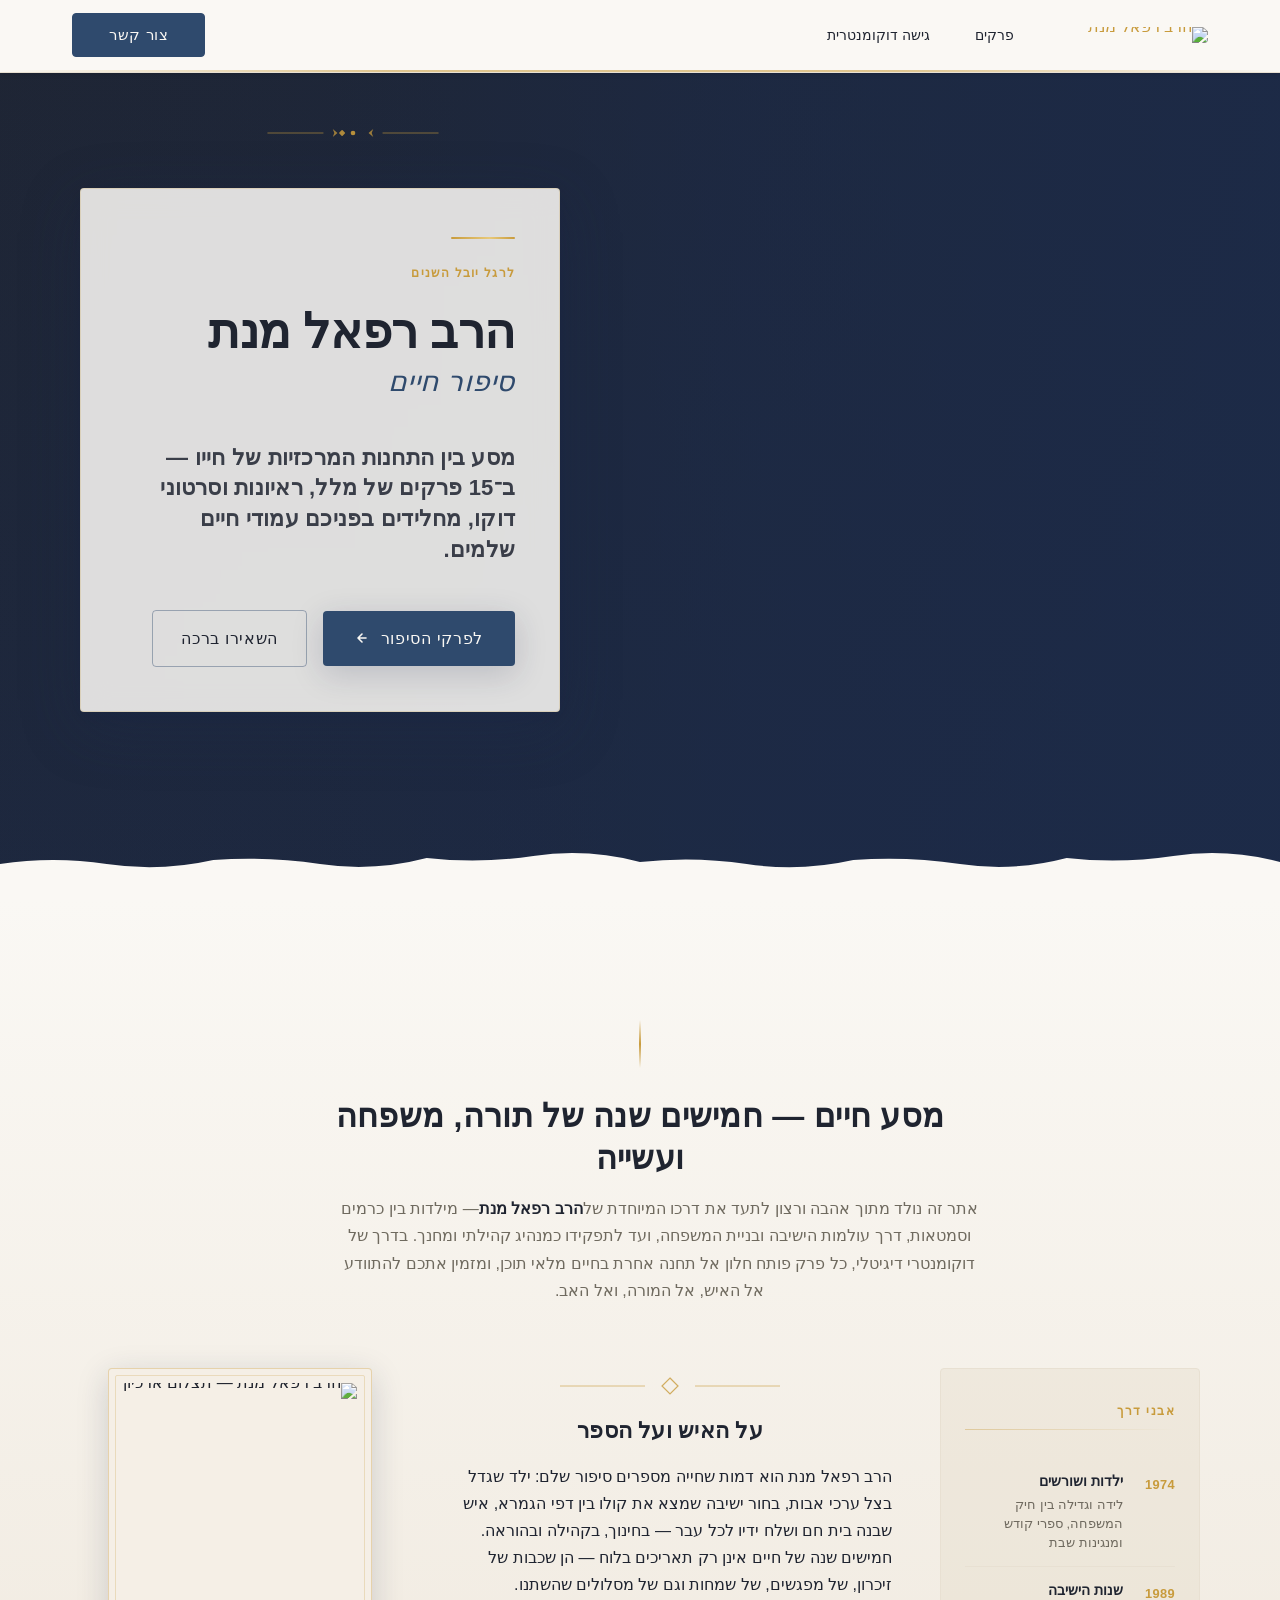
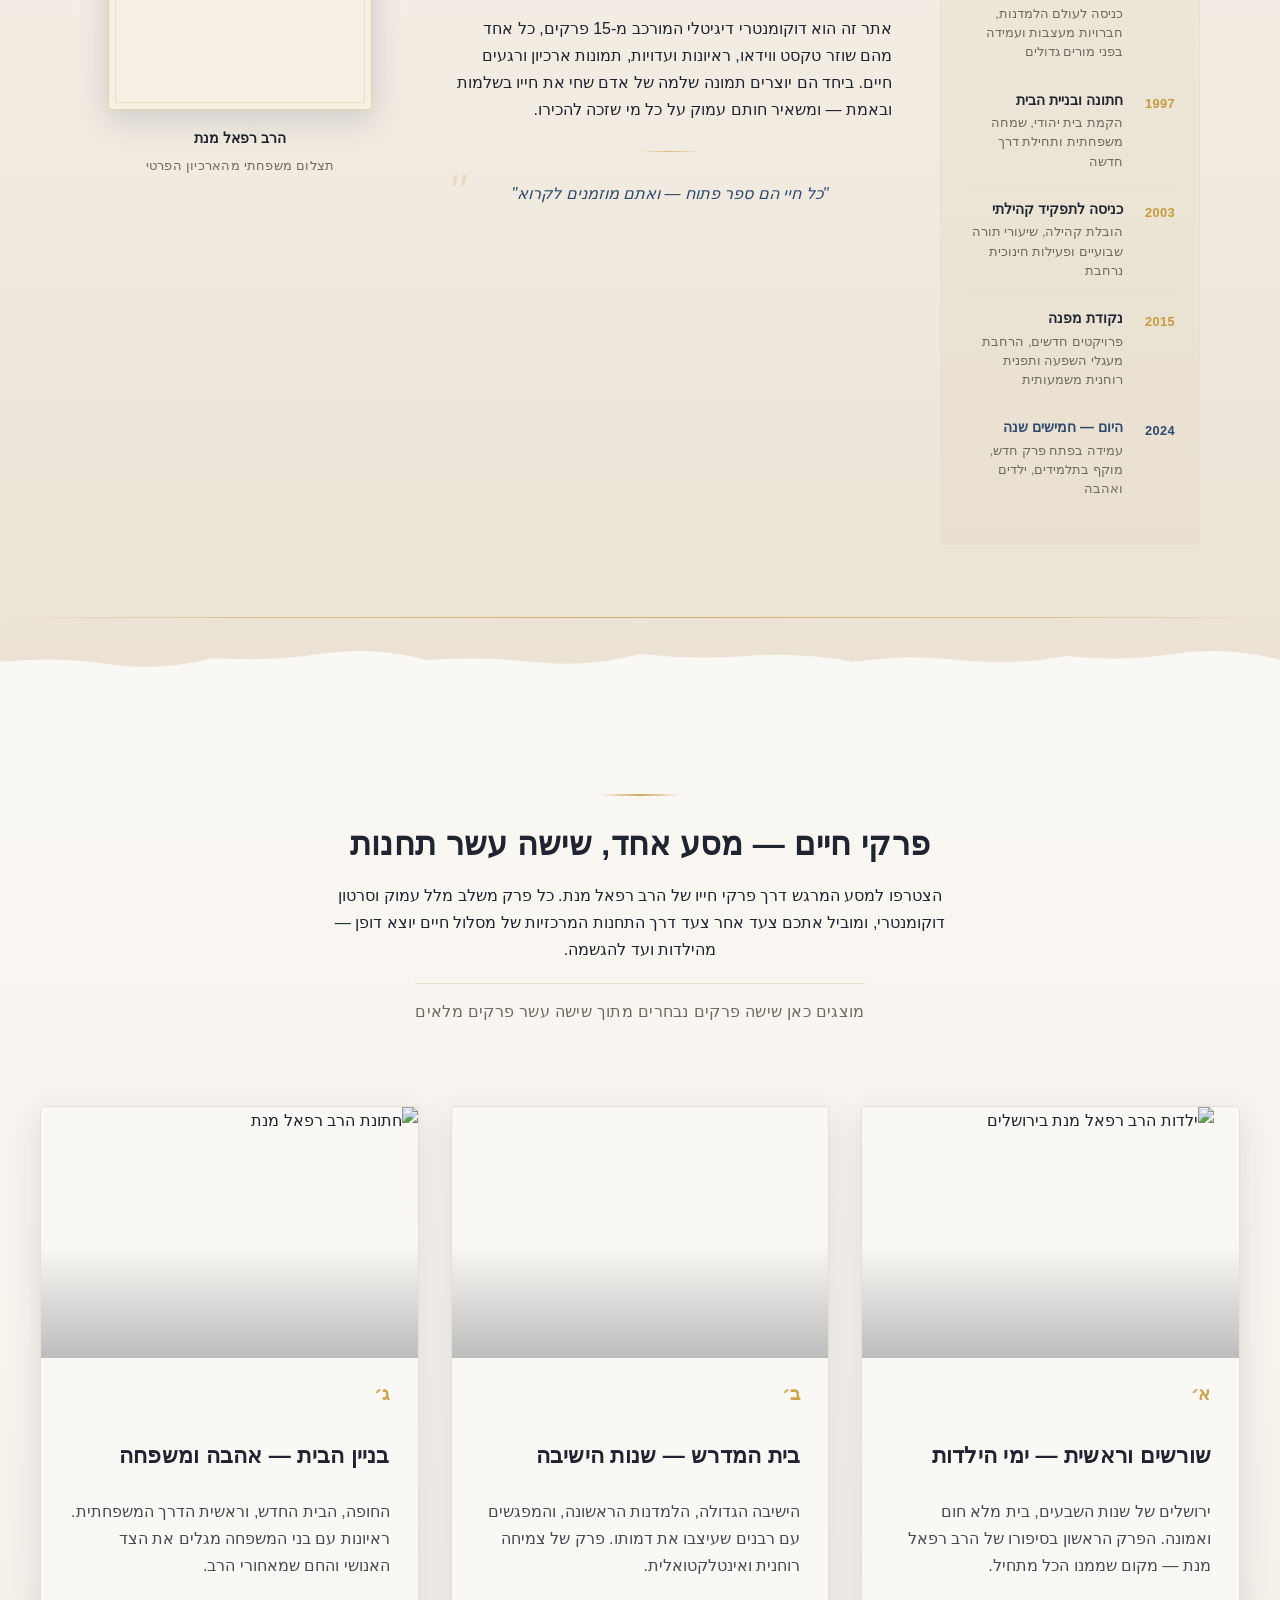
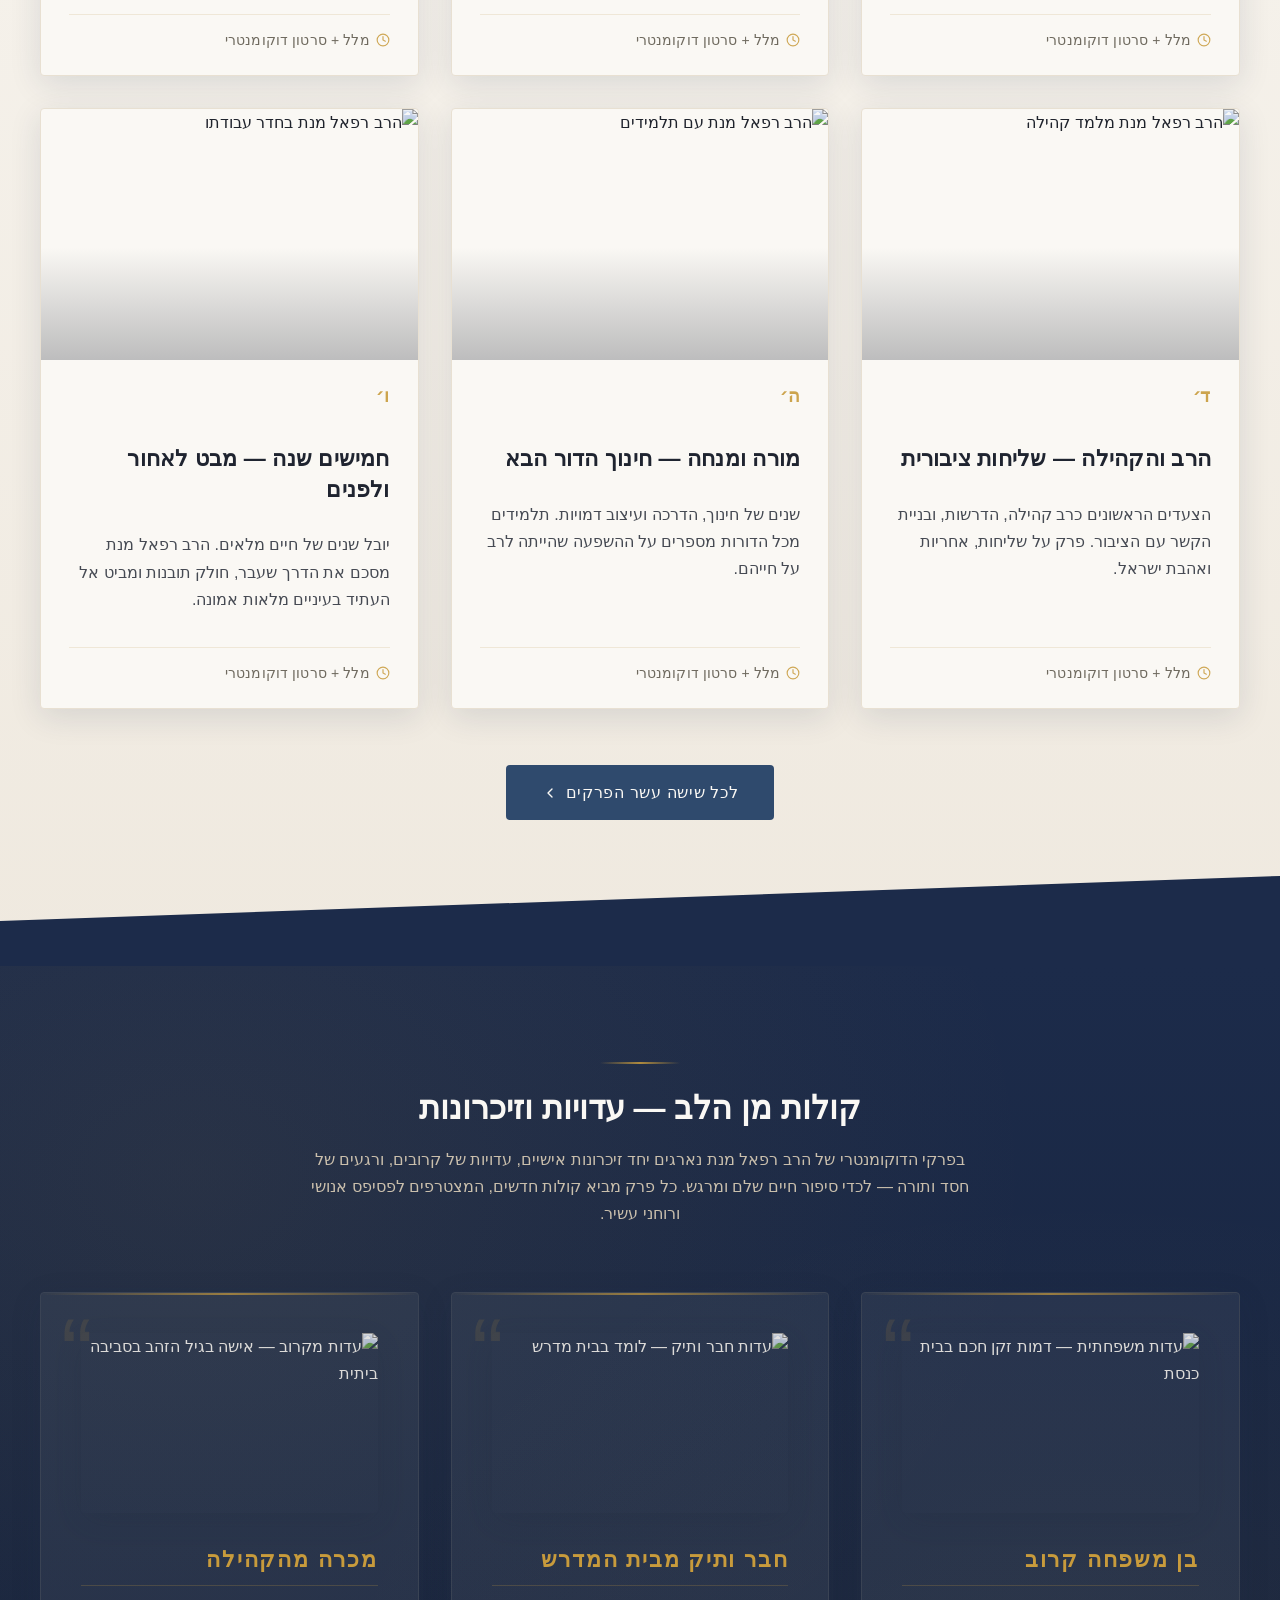
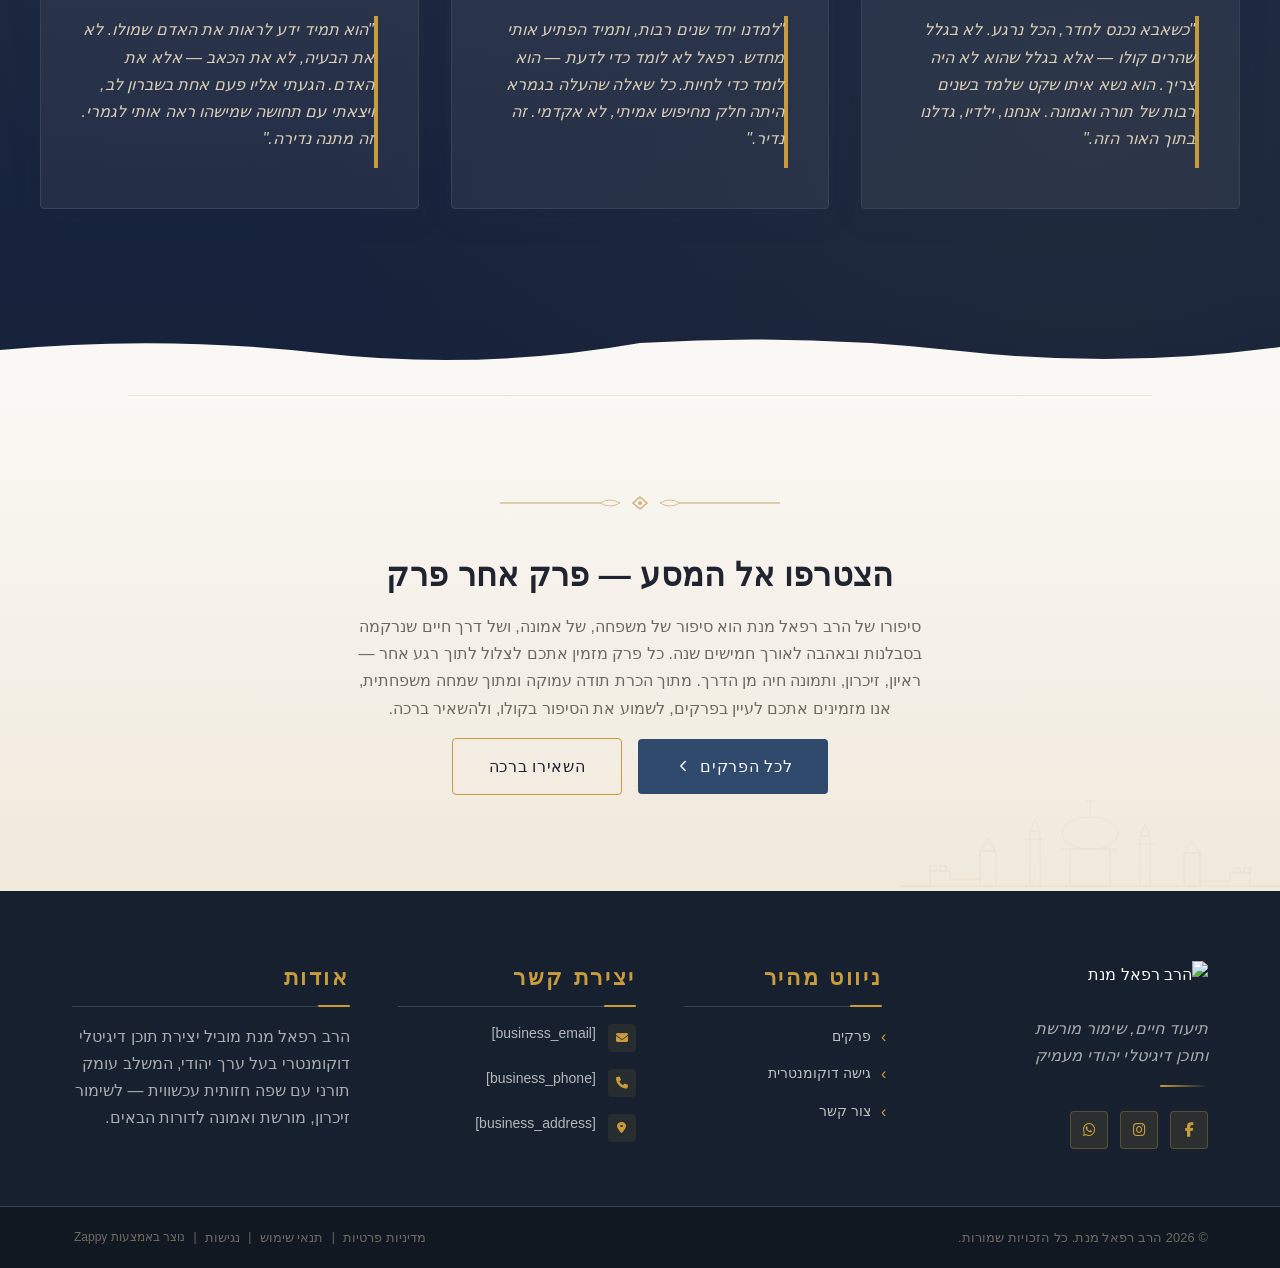
==== commit b50c787e: "Incremental sync: 1 page(s) — text_edit" ====
--- a/public/index.html
+++ b/public/index.html
@@ -1 +1 @@
-<!doctype html><html dir="rtl" lang="he"><head><meta charset="UTF-8"><meta content="width=device-width,initial-scale=1" name="viewport"><meta content="index, follow" name="robots"><title>הרב רפאל מנת — הרב רפאל מנת</title><meta content="אתר חיים דיגיטלי ייחודי המוקדש להרב רפאל מנת לרגל יובל שנותיו. טקסט, וידאו וראיונות דוקומנטריים שמספרים את מסע חייו המרתק. היכנס וגלה." name="description"><meta content="הרב רפאל מנת, דוקומנטרי על רב יהודי, אתר חיים דיגיטלי, יובל שנים, סיפור חיים" name="keywords"><link href="/assets/favicon.ico" rel="icon" type="image/x-icon"><link href="/assets/favicon-16x16.png" rel="icon" type="image/png" sizes="16x16"><link href="/assets/favicon-32x32.png" rel="icon" type="image/png" sizes="32x32"><link href="/assets/favicon-48x48.png" rel="icon" type="image/png" sizes="48x48"><link href="/assets/favicon-192x192.png" rel="icon" type="image/png" sizes="192x192"><link href="/assets/favicon-512x512.png" rel="icon" type="image/png" sizes="512x512"><link href="/assets/apple-touch-icon.png" rel="apple-touch-icon"><script>!function(){"use strict";var t="e1a2ab28-34ee-4fbb-8492-197d929c62ac",e="https://api.zappy5.com/api/analytics/track",a=18e5,n=2592e6,o=!0,i=!0,r=!0;var s=function(){var e="zappy_visitor_"+t,a=null;try{if(a=localStorage.getItem(e)){var o=JSON.parse(a),i=Date.now();if(i-o.created<n)return o.lastSeen=i,localStorage.setItem(e,JSON.stringify(o)),o.id}}catch(t){console.warn("Zappy Analytics: LocalStorage not available")}var r="zv_"+Date.now()+"_"+Math.random().toString(36).substr(2,9);try{localStorage.setItem(e,JSON.stringify({id:r,created:Date.now(),lastSeen:Date.now()}))}catch(t){}return r}(),c=function(){var e="zappy_session_"+t,n=null;try{if(n=sessionStorage.getItem(e)){var o=JSON.parse(n),i=Date.now();if(i-o.timestamp<a)return o.timestamp=i,sessionStorage.setItem(e,JSON.stringify(o)),o.id}}catch(t){console.warn("Zappy Analytics: SessionStorage not available")}var r="zs_"+Date.now()+"_"+Math.random().toString(36).substr(2,9);try{sessionStorage.setItem(e,JSON.stringify({id:r,timestamp:Date.now()}))}catch(t){}return r}();function l(a,n){n=n||{};var o={website_id:t,event_type:a,page_path:window.location.pathname,referrer:document.referrer||"direct",visitor_id:s,session_id:c,metadata:n};if(navigator.sendBeacon){var i=new Blob([JSON.stringify(o)],{type:"application/json"});navigator.sendBeacon(e,i)}else fetch(e,{method:"POST",headers:{"Content-Type":"application/json"},body:JSON.stringify(o),keepalive:!0}).catch(function(t){console.warn("Zappy Analytics: Failed to track event",t)})}o&&l("pageview",{title:document.title,url:window.location.href}),i&&document.addEventListener("click",function(t){var e=t.target;if("BUTTON"===e.tagName||e.closest("button")){var a="BUTTON"===e.tagName?e:e.closest("button");l("click",{element:"button",text:a.textContent.trim().substring(0,100),id:a.id||null,class:a.className||null})}else if("A"===e.tagName||e.closest("a")){var n="A"===e.tagName?e:e.closest("a");l("navigation",{element:"link",text:n.textContent.trim().substring(0,100),href:n.href,external:n.hostname!==window.location.hostname})}},!0),r&&document.addEventListener("submit",function(t){var e=t.target;l("form_submit",{form_id:e.id||null,form_name:e.name||null,form_action:e.action||null,form_method:e.method||"GET"})},!0);var d=Date.now();window.addEventListener("beforeunload",function(){l("page_unload",{time_on_page:Math.floor((Date.now()-d)/1e3),page_path:window.location.pathname})}),window.zappyAnalytics={track:l,getVisitorId:function(){return s},getSessionId:function(){return c}}}()</script><meta content="הרב רפאל מנת — הרב רפאל מנת" property="og:title"><meta content="אתר חיים דיגיטלי ייחודי המוקדש להרב רפאל מנת לרגל יובל שנותיו. טקסט, וידאו וראיונות דוקומנטריים שמספרים את מסע חייו המרתק. היכנס וגלה." property="og:description"><meta content="summary_large_image" name="twitter:card"><meta content="הרב רפאל מנת — הרב רפאל מנת" name="twitter:title"><meta content="אתר חיים דיגיטלי ייחודי המוקדש להרב רפאל מנת לרגל יובל שנותיו. טקסט, וידאו וראיונות דוקומנטריים שמספרים את מסע חייו המרתק. היכנס וגלה." name="twitter:description"><meta content="website" property="og:type"><meta content="he_IL" property="og:locale"><link href="https://cdnjs.cloudflare.com/ajax/libs/font-awesome/6.4.0/css/all.min.css" rel="stylesheet"><link href="/assets/favicon.ico" rel="icon" type="image/x-icon"><link href="/assets/favicon-16x16.png" rel="icon" type="image/png" sizes="16x16"><link href="/assets/favicon-32x32.png" rel="icon" type="image/png" sizes="32x32"><link href="/assets/favicon-48x48.png" rel="icon" type="image/png" sizes="48x48"><link href="/assets/favicon-192x192.png" rel="icon" type="image/png" sizes="192x192"><link href="/assets/favicon-512x512.png" rel="icon" type="image/png" sizes="512x512"><link href="/assets/apple-touch-icon.png" rel="apple-touch-icon"><link href="https://cdn.jsdelivr.net/npm/vanilla-cookieconsent@3/dist/cookieconsent.css" rel="stylesheet"><script src="https://cdn.jsdelivr.net/npm/vanilla-cookieconsent@3/dist/cookieconsent.umd.js"></script><script src="https://cdn.jsdelivr.net/gh/mickidum/acc_toolbar/acctoolbar/acctoolbar.min.js"></script><link href="/styles.css" rel="stylesheet"><style id="zappy-dropdown-submenu-styles">#navMenu li:has(.sub-menu),.nav-menu li:has(.sub-menu),.navbar li:has(.sub-menu),nav li:has(.sub-menu){position:relative}#navMenu .sub-menu,.nav-menu .sub-menu,.navbar .sub-menu,nav .sub-menu{display:block!important;position:absolute!important;top:100%;left:0;min-width:220px;background:#fff;border-radius:8px;box-shadow:0 8px 25px rgba(0,0,0,.15);padding:8px 0;opacity:0;visibility:hidden;transform:translateY(10px);transition:all .3s ease;z-index:1000;list-style:none;pointer-events:none}#navMenu li:hover>.sub-menu,.nav-menu li:hover>.sub-menu,.navbar li:hover>.sub-menu,nav li:hover>.sub-menu{opacity:1!important;visibility:visible!important;transform:translateY(0)!important;pointer-events:auto!important}.sub-menu li{list-style:none;margin:0;padding:0}.sub-menu a{display:block!important;padding:10px 16px!important;color:var(--text-dark,#333)!important;font-weight:500;text-decoration:none;white-space:nowrap;transition:background-color .2s}.sub-menu .zappy-nav-child>a{padding-left:28px!important;font-size:.9em!important;opacity:.85!important}[dir=rtl] .sub-menu .zappy-nav-child>a,html[lang=ar] .sub-menu .zappy-nav-child>a,html[lang=he] .sub-menu .zappy-nav-child>a{padding-left:10px!important;padding-right:28px!important}.sub-menu .zappy-nav-parent>a{font-weight:600!important}.sub-menu a:hover{background-color:#f5f5f5}[dir=rtl] .nav-menu .sub-menu,[dir=rtl] .navbar .sub-menu,[dir=rtl] nav .sub-menu,html[lang=ar] .nav-menu .sub-menu,html[lang=ar] .navbar .sub-menu,html[lang=ar] nav .sub-menu,html[lang=he] .nav-menu .sub-menu,html[lang=he] .navbar .sub-menu,html[lang=he] nav .sub-menu{left:auto!important;right:0!important}.sub-menu:empty,.sub-menu:not(:has(li)):not(:has(> a)),.sub-menu:not(:has(li:not(.zappy-hidden-menu-item))):not(:has(> a)){display:none!important;opacity:0!important;visibility:hidden!important;pointer-events:none!important}li:has(.menu-group-title):hover>.sub-menu{opacity:1!important;visibility:visible!important;transform:translateY(0)!important;pointer-events:auto!important}#navMenu>li>.menu-group-title,.nav-menu>li>.menu-group-title{display:inline-block;padding:.5rem 1rem;cursor:default;user-select:none}@media (max-width:768px){#navMenu .sub-menu,.nav-menu .sub-menu,.navbar .sub-menu,nav .sub-menu{position:static!important;transform:none!important;box-shadow:none!important;background:0 0!important;max-height:0;overflow:hidden;opacity:0;visibility:hidden;transition:max-height .3s ease,opacity .3s ease;padding:0!important;border-radius:0!important}#navMenu .sub-menu.mobile-expanded,.nav-menu .sub-menu.mobile-expanded,.navbar .sub-menu.mobile-expanded{max-height:none!important;overflow-y:visible!important;opacity:1!important;visibility:visible!important;padding:8px 0 8px 16px!important}[dir=rtl] .sub-menu.mobile-expanded,html[lang=he] .sub-menu.mobile-expanded{padding:8px 16px 8px 0!important}#navMenu li:hover>.sub-menu,.nav-menu li:hover>.sub-menu,.navbar li:hover>.sub-menu,nav li:hover>.sub-menu{opacity:0;visibility:hidden;pointer-events:none}#navMenu li>.sub-menu.mobile-expanded,.nav-menu li>.sub-menu.mobile-expanded,.navbar li>.sub-menu.mobile-expanded,nav li>.sub-menu.mobile-expanded{opacity:1!important;visibility:visible!important;pointer-events:auto!important}#navMenu li:has(.sub-menu),.nav-menu li:has(.sub-menu),.navbar li:has(.sub-menu),nav li:has(.sub-menu){display:flex!important;flex-wrap:wrap!important;align-items:center!important;position:relative!important;min-height:44px!important}#navMenu li:has(.sub-menu)>a,.nav-menu li:has(.sub-menu)>a,.navbar li:has(.sub-menu)>a,nav li:has(.sub-menu)>a{flex:1!important;min-width:0!important}#navMenu li:has(.sub-menu)>.menu-group-title,.nav-menu li:has(.sub-menu)>.menu-group-title,.navbar li:has(.sub-menu)>.menu-group-title,nav li:has(.sub-menu)>.menu-group-title{flex:1!important;min-width:0!important;padding:0!important;line-height:inherit!important}#navMenu li:has(.sub-menu)>.sub-menu,.nav-menu li:has(.sub-menu)>.sub-menu,.navbar li:has(.sub-menu)>.sub-menu,nav li:has(.sub-menu)>.sub-menu{flex-basis:100%!important;width:100%!important}#navMenu li:has(.sub-menu)>a [class*=arrow],#navMenu li:has(.sub-menu)>a [class*=chevron],.nav-menu li:has(.sub-menu)>a .fa-angle-down,.nav-menu li:has(.sub-menu)>a .fa-chevron-down,.nav-menu li:has(.sub-menu)>a [class*=arrow],.nav-menu li:has(.sub-menu)>a [class*=chevron],nav li:has(.sub-menu)>a [class*=arrow],nav li:has(.sub-menu)>a [class*=chevron]{display:none!important;visibility:hidden!important}.mobile-submenu-toggle{display:flex!important;align-items:center!important;justify-content:center!important;width:44px!important;height:auto!important;background:0 0!important;border:none!important;cursor:pointer!important;color:var(--text-dark)!important;position:static!important;flex-shrink:0!important;align-self:stretch!important;z-index:2!important;padding:0!important;margin:0!important}.mobile-submenu-toggle::after{content:''!important;width:0!important;height:0!important;border-left:6px solid transparent!important;border-right:6px solid transparent!important;border-top:7px solid currentColor!important;transition:transform .3s ease!important}.mobile-submenu-toggle.expanded::after{transform:rotate(180deg)!important}.sub-menu a{padding:10px 0!important;display:block!important;color:var(--text-dark)!important;white-space:normal!important}.sub-menu .zappy-nav-child>a{padding-left:28px!important;font-size:.9em!important;opacity:.85!important}[dir=rtl] .sub-menu .zappy-nav-child>a,html[lang=ar] .sub-menu .zappy-nav-child>a,html[lang=he] .sub-menu .zappy-nav-child>a{padding-left:0!important;padding-right:28px!important}.sub-menu .zappy-nav-parent>a{font-weight:600!important}#navMenu.active,.nav-menu.active{max-width:100vw!important;overflow-x:hidden!important;box-sizing:border-box!important}.navbar .sub-menu li a,.zappy-products-dropdown .sub-menu a,nav.navbar .sub-menu li a{color:var(--text-dark)!important}}@media (min-width:769px){.mobile-submenu-toggle{display:none!important}}</style><style id="mobile-lang-menu-deployed-css">@media (max-width:768px){.lang-switcher,.nav-container .lang-switcher,.nav-cta-container .lang-switcher,.nav-ecommerce-icons .lang-switcher,.nav-icons-left .lang-switcher,.navbar .lang-switcher,.navbar .nav-cta-container .lang-switcher{display:none!important}.mobile-lang-menu{width:100%;border-top:1px solid rgba(128,128,128,.2);padding:8px 0 0 0;margin-top:8px}.mobile-lang-toggle{display:flex!important;align-items:center;justify-content:space-between;width:100%;padding:12px 16px;background:0 0;border:none;cursor:pointer;font-size:15px;color:inherit;font-family:inherit}.mobile-lang-toggle::after{content:'';display:inline-block;width:8px;height:8px;border-right:2px solid currentColor;border-bottom:2px solid currentColor;transform:rotate(45deg);transition:transform .3s ease;margin-left:8px}.mobile-lang-toggle.expanded::after{transform:rotate(-135deg)}.mobile-lang-options{max-height:0;overflow:hidden;transition:max-height .3s ease}.mobile-lang-options.expanded{max-height:300px}.mobile-lang-option{display:flex!important;align-items:center;gap:10px;padding:10px 24px;text-decoration:none;color:inherit;font-size:14px;font-family:inherit}.mobile-lang-option:hover{background:rgba(128,128,128,.1)}.mobile-lang-option.active{font-weight:600;opacity:.7;pointer-events:none}.mobile-lang-option img{width:20px;height:20px;border-radius:50%}}@media (min-width:769px){.mobile-lang-menu{display:none!important}}</style><style id="zappy-widget-visibility">#mic-access-tool-box,#mic-access-tool-general-button,#mic-init-access-tool #mic-access-tool-box,#mic-init-access-tool #mic-access-tool-general-button,#mic-init-access-tool .mic-access-tool-general-button,._access-icon,._access-menu,.mic-access-tool-box,.mic-access-tool-general-button,div[id*=mic-access-tool-box]{display:none!important;visibility:hidden!important;opacity:0!important;pointer-events:none!important}</style></head><body><nav class="navbar" dir="rtl"><button aria-label="Menu" class="mobile-toggle" id="mobileToggle"><svg viewBox="0 0 24 24" height="24" width="24" fill="none" class="hamburger-icon"><path d="M3 12h18M3 6h18M3 18h18" stroke="currentColor" stroke-width="2" stroke-linecap="round"></path></svg><svg viewBox="0 0 24 24" height="24" width="24" fill="none" class="close-icon" style="display:none"><path d="M18 6L6 18M6 6l12 12" stroke="currentColor" stroke-width="2" stroke-linecap="round"></path></svg></button><button aria-label="Call" class="phone-header-btn" data-phone="[business_phone]"><svg viewBox="0 0 24 24" height="20" width="20" fill="currentColor"><path d="M22 16.92v3a2 2 0 0 1-2.18 2 19.79 19.79 0 0 1-8.63-3.07 19.5 19.5 0 0 1-6-6 19.79 19.79 0 0 1-3.07-8.67A2 2 0 0 1 4.11 2h3a2 2 0 0 1 2 1.72 12.84 12.84 0 0 0 .7 2.81 2 2 0 0 1-.45 2.11L8.09 9.91a16 16 0 0 0 6 6l1.27-1.27a2 2 0 0 1 2.11-.45 12.84 12.84 0 0 0 2.81.7A2 2 0 0 1 22 16.92z"></path></svg></button><div class="nav-container"><div class="nav-right-group"><div class="nav-brand"><a href="/" class="logo-link"><img alt="הרב רפאל מנת" src="/assets/logo.webp" class="logo"></a></div><ul class="nav-menu" id="navMenu"><li><a href="/chapters">פרקים</a></li><li><a href="/documentary-approach">גישה דוקומנטרית</a></li></ul></div><div class="nav-cta-container"><a href="/contact" class="nav-cta-btn">צור קשר</a></div></div></nav><script>window.addEventListener("load",function(){const e=document.querySelector(".navbar, nav, header");if(!e)return void console.log("[Navbar] Navbar element not found");let t=document.getElementById("mobileToggle")||document.querySelector(".mobile-toggle")||document.querySelector(".hamburger")||document.querySelector(".hamburger-menu")||document.querySelector(".menu-toggle")||document.querySelector(".burger-menu")||document.querySelector('[aria-label="Menu"]')||document.querySelector('[aria-label="תפריט"]');const o=document.querySelector(".phone-header-btn"),n=window.getComputedStyle(e);let r=n.backgroundColor;if(console.log("[Navbar] Initial navbar background:",r),"transparent"===r||"rgba(0, 0, 0, 0)"===r||r.startsWith("rgba")&&r.includes(", 0)")){const e=n.backgroundImage;if(e&&"none"!==e)console.log("[Navbar] Navbar has background image/gradient, using dark text"),r="rgb(240, 240, 240)";else{const e=window.getComputedStyle(document.body).backgroundColor;console.log("[Navbar] Navbar transparent, using body background:",e),r=e}}const i=r.match(/\d+/g);if(i&&i.length>=3){const e=(.299*parseInt(i[0])+.587*parseInt(i[1])+.114*parseInt(i[2]))/255;console.log("[Navbar] Mobile button colors preserved from Claude CSS (luminance:",e.toFixed(2)+")");const n=document.createElement("style");n.id="zappy-mobile-nav-fix";document.documentElement.lang;document.documentElement.dir,n.textContent='\n        /* Hide mobile buttons on desktop, show only on mobile */\n        @media (min-width: 769px) {\n          .mobile-toggle,\n          .phone-header-btn {\n            display: none !important;\n          }\n        }\n        \n        /* Show and position mobile buttons correctly on mobile */\n        @media (max-width: 768px) {\n          .mobile-toggle,\n          .phone-header-btn {\n            position: absolute !important;\n            top: 50% !important;\n            transform: translateY(-50%) !important;\n            z-index: 1001 !important;\n            display: flex !important;\n            align-items: center !important;\n            justify-content: center !important;\n            width: 36px !important;\n            height: 36px !important;\n            border-radius: 50% !important;\n            border: none !important;\n            cursor: pointer !important;\n            padding: 6px !important;\n            background: none !important;\n            color: var(--nav-text, var(--text-dark)) !important;\n          }\n          \n          /* LTR positioning (default): hamburger LEFT, phone RIGHT */\n          html:not([dir="rtl"]):not([lang="he"]):not([lang="ar"]) .mobile-toggle,\n          html[dir="ltr"] .mobile-toggle {\n            left: 12px !important;\n            right: auto !important;\n          }\n          html:not([dir="rtl"]):not([lang="he"]):not([lang="ar"]) .phone-header-btn,\n          html[dir="ltr"] .phone-header-btn {\n            right: 12px !important;\n            left: auto !important;\n          }\n          \n          /* RTL positioning: hamburger RIGHT, phone LEFT */\n          html[dir="rtl"] .mobile-toggle,\n          html[lang="he"] .mobile-toggle,\n          html[lang="ar"] .mobile-toggle {\n            right: 12px !important;\n            left: auto !important;\n          }\n          html[dir="rtl"] .phone-header-btn,\n          html[lang="he"] .phone-header-btn,\n          html[lang="ar"] .phone-header-btn {\n            left: 12px !important;\n            right: auto !important;\n          }\n          \n          /* CRITICAL: Ensure nav-container has min-height on mobile */\n          /* All children are positioned absolutely/fixed on mobile, so height:auto collapses to 0 */\n          .nav-container {\n            min-height: 70px !important;\n            position: relative !important;\n          }\n          \n          /* Ensure SVG icons are properly sized and inherit color */\n          .mobile-toggle svg,\n          .phone-header-btn svg {\n            width: 24px !important;\n            height: 24px !important;\n            /* Don\'t force display - let JavaScript control hamburger/close toggle */\n          }\n          \n          /* Reset nav-cta-container on mobile - remove desktop box-shadow/padding */\n          /* that creates a visible ghost box when CTA button is hidden */\n          .nav-cta-container {\n            box-shadow: none !important;\n            padding: 0 !important;\n          }\n          \n          /* Hide nav-cta-container entirely on mobile when there\'s no lang-switcher */\n          /* (only the CTA button is inside, and it\'s hidden on mobile) */\n          .nav-cta-container:not(:has(.lang-switcher)) {\n            display: none !important;\n          }\n          \n          /* CRITICAL: Prevent hero image fade gradient from bleeding over headline text */\n          /* The .image-fade-gradient has bottom: -30px (extends below parent) */\n          /* On mobile stacked layout, this overlaps the h1 text below the image */\n          .hero-image-column {\n            overflow: hidden !important;\n          }\n          .image-fade-gradient {\n            bottom: 0 !important;\n          }\n          \n          /* Hide desktop language switcher on mobile - hamburger menu handles it */\n          /* High specificity to override stored CSS */\n          .lang-switcher,\n          .nav-cta-container .lang-switcher,\n          .nav-container .lang-switcher,\n          .navbar .lang-switcher,\n          .navbar .nav-cta-container .lang-switcher {\n            display: none !important;\n          }\n        }\n      ';const r=document.getElementById("zappy-mobile-nav-fix");r&&r.remove(),document.head.appendChild(n),console.log("[Navbar] Critical CSS injected for mobile nav positioning");const l=window.innerWidth<=768;if(t){const e=t.querySelector(".hamburger-icon"),o=t.querySelector(".close-icon");e&&(e.style.setProperty("width","24px","important"),e.style.setProperty("height","24px","important"),e.style.setProperty("display","block","important")),o&&(o.style.setProperty("width","24px","important"),o.style.setProperty("height","24px","important"),o.style.setProperty("display","none","important")),l?(t.style.setProperty("position","absolute","important"),t.style.setProperty("top","50%","important"),t.style.setProperty("transform","translateY(-50%)","important"),t.style.setProperty("z-index","1001","important"),t.style.removeProperty("left"),t.style.removeProperty("right"),console.log("[Navbar] Mobile toggle positioning applied (mobile viewport)")):(t.style.removeProperty("position"),t.style.removeProperty("top"),t.style.removeProperty("transform"),t.style.removeProperty("z-index"),t.style.removeProperty("left"),t.style.removeProperty("right"),console.log("[Navbar] Desktop viewport - cleared mobile toggle inline positioning"))}if(o){const e=o.querySelector("svg");e&&(e.style.width="24px",e.style.height="24px",e.setAttribute("width","24"),e.setAttribute("height","24")),l?(o.style.setProperty("position","absolute","important"),o.style.setProperty("top","50%","important"),o.style.setProperty("transform","translateY(-50%)","important"),o.style.setProperty("z-index","1001","important"),o.style.removeProperty("left"),o.style.removeProperty("right"),console.log("[Navbar] Phone button positioning applied (mobile viewport)")):(o.style.removeProperty("position"),o.style.removeProperty("top"),o.style.removeProperty("transform"),o.style.removeProperty("z-index"),o.style.removeProperty("left"),o.style.removeProperty("right"),console.log("[Navbar] Desktop viewport - cleared phone button inline positioning"))}}else console.log("[Navbar] Could not parse background color:",r);t=document.getElementById("mobileToggle")||document.querySelector(".mobile-toggle")||document.querySelector(".hamburger")||document.querySelector(".hamburger-menu")||document.querySelector(".menu-toggle")||document.querySelector(".burger-menu")||document.querySelector('[aria-label="Menu"]')||document.querySelector('[aria-label="תפריט"]');const l=document.getElementById("navMenu")||document.querySelector(".nav-menu")||document.querySelector(".nav-links")||document.querySelector("nav ul:not(.submenu)");if(!t||!l)return void console.log("[Navbar] Mobile toggle or menu not found:",{toggle:!!t,menu:!!l});l.id||(l.id="navMenu"),console.log("[Navbar] Initializing mobile menu...");const a=t.cloneNode(!0);t.parentNode.replaceChild(a,t),a.addEventListener("click",function(e){e.preventDefault(),e.stopPropagation();const t=this.querySelector(".hamburger-icon"),o=this.querySelector(".close-icon");l.classList.contains("active")?(l.classList.remove("active"),t&&t.style.setProperty("display","block","important"),o&&o.style.setProperty("display","none","important"),document.body.style.overflow="",console.log("[Navbar] Menu closed")):(l.classList.add("active"),t&&t.style.setProperty("display","none","important"),o&&o.style.setProperty("display","block","important"),document.body.style.overflow="hidden",console.log("[Navbar] Menu opened"))}),l.querySelectorAll("a").forEach(function(e){e.addEventListener("click",function(){if("#"===this.getAttribute("href"))return;const e=a.querySelector(".hamburger-icon"),t=a.querySelector(".close-icon");l.classList.remove("active"),e&&e.style.setProperty("display","block","important"),t&&t.style.setProperty("display","none","important"),document.body.style.overflow="",console.log("[Navbar] Menu closed (link clicked)")})});var s=l.querySelectorAll(".dropdown-toggle");s.forEach(function(e){e.addEventListener("click",function(e){e.preventDefault(),e.stopPropagation();var t=this.closest(".nav-dropdown");t&&(t.parentNode.querySelectorAll(".nav-dropdown.open").forEach(function(e){e!==t&&e.classList.remove("open")}),t.classList.toggle("open"),console.log("[Navbar] Dropdown toggled:",t.classList.contains("open")?"open":"closed"))})}),document.addEventListener("click",function(e){e.target.closest(".nav-dropdown")||document.querySelectorAll(".nav-dropdown.open").forEach(function(e){e.classList.remove("open")})}),console.log("[Navbar] Dropdown handlers initialized for "+s.length+" dropdowns"),o&&o.addEventListener("click",function(){const e=document.querySelectorAll('a[href^="tel:"]'),t=e.length>0?e[0].getAttribute("href").replace("tel:",""):"[business_phone]";window.location.href="tel:"+t,console.log("[Navbar] Phone button clicked")}),console.log("[Navbar] Mobile menu initialized successfully");const p=function(){const e=document.querySelector(".whatsapp-float");e&&(window.innerWidth>=769?(e.style.setProperty("display","none","important"),e.style.setProperty("visibility","hidden","important"),e.style.setProperty("opacity","0","important"),e.style.setProperty("pointer-events","none","important"),console.log("[WhatsApp] Button hidden on desktop")):(e.style.removeProperty("display"),e.style.removeProperty("visibility"),e.style.removeProperty("opacity"),e.style.removeProperty("pointer-events"),console.log("[WhatsApp] Button visible on mobile")))};let c;p(),window.addEventListener("resize",function(){clearTimeout(c),c=setTimeout(p,100)})})</script><main><section class="index-hero-section" data-layout-spec="בית-hero" dir="rtl" data-hero-type="fullscreen-scrim"><div class="index-hero-bg"><img alt="הרב רפאל מנת — דיוקן דוקומנטרי" src="/assets/site-index-hero-image-1.webp" data-context="A dignified documentary-style portrait moment: a warm, contemplative scene of a respected Israeli rabbi in his 50s, wearing traditional Jewish attire, sitting in a study surrounded by old books and soft natural light filtering through a window. The atmosphere is scholarly, warm, and deeply personal — evoking a commemorative life-story book. Muted warm tones, soft bokeh background, cinematic quality." data-placeholder="index-hero-image-1" height="800" width="1200" data-hero-bg="true"></div><div class="index-hero-scrim" aria-hidden="true"></div><div class="index-hero-ornament" aria-hidden="true"><svg viewBox="0 0 220 18" height="14" width="180" fill="none" aria-hidden="true" data-no-icon-edit="true" xmlns="http://www.w3.org/2000/svg"><line x1="0" x2="72" y1="9" y2="9" stroke="#C89B3C" stroke-width="1" opacity="0.75"></line><polygon points="90,9 84,4 86,9 84,14" fill="#C89B3C" opacity="0.75"></polygon><rect height="6" width="6" x="93" y="6" fill="#C89B3C" opacity="0.85" rx="1" transform="rotate(45 96 9)"></rect><polygon points="130,9 136,4 134,9 136,14" fill="#C89B3C" opacity="0.75"></polygon><line x1="148" x2="220" y1="9" y2="9" stroke="#C89B3C" stroke-width="1" opacity="0.75"></line><circle cx="110" cy="9" r="3" fill="#C89B3C" opacity="0.9"></circle></svg></div><div class="index-hero-overlay-wrapper"><article class="index-hero-card"><div class="index-hero-accent-line" aria-hidden="true"></div><span class="index-hero-label">לרגל יובל השנים</span><h1 class="index-hero-h1">הרב רפאל מנת<br><span class="index-hero-h1-sub">סיפור חיים</span></h1><h3 class="index-hero-subtitle">מסע בין התחנות המרכזיות של חייו — ב־15 פרקים של מלל, ראיונות וסרטוני דוקו, מחלידים בפניכם עמודי חיים שלמים.</h3><div class="index-hero-ctas"><a href="/chapters" class="index-hero-btn-primary"><span>לפרקי הסיפור</span><svg viewBox="0 0 18 18" height="18" width="18" fill="none" aria-hidden="true" data-no-icon-edit="true" xmlns="http://www.w3.org/2000/svg"><path d="M11 9H4M7 5l-4 4 4 4" stroke="currentColor" stroke-width="1.6" stroke-linecap="round" stroke-linejoin="round"></path></svg></a><a href="/contact" class="index-hero-btn-secondary">השאירו ברכה</a></div></article></div><div class="index-hero-divider-wrapper"><svg viewBox="0 0 1440 80" aria-hidden="true" data-no-icon-edit="true" xmlns="http://www.w3.org/2000/svg" preserveAspectRatio="none"><path d="M0,80 L0,44 Q60,36 120,44 T240,40 Q300,36 360,44 T480,38 Q540,44 600,36 T720,42 Q780,36 840,44 T960,40 Q1020,36 1080,44 T1200,38 Q1260,44 1320,36 T1440,42 L1440,80 Z" fill="#FAF8F4"></path></svg></div></section><section class="index-overview-section" data-layout-spec="בית-overview" dir="rtl"><div class="overview-container"><div class="overview-intro"><div class="overview-accent-rule" aria-hidden="true"></div><h2 class="overview-heading">מסע חיים — חמישים שנה של תורה, משפחה ועשייה</h2><p class="overview-intro-text">אתר זה נולד מתוך אהבה ורצון לתעד את דרכו המיוחדת של<strong>הרב רפאל מנת</strong>— מילדות בין כרמים וסמטאות, דרך עולמות הישיבה ובניית המשפחה, ועד לתפקידו כמנהיג קהילתי ומחנך. בדרך של דוקומנטרי דיגיטלי, כל פרק פותח חלון אל תחנה אחרת בחיים מלאי תוכן, ומזמין אתכם להתוודע אל האיש, אל המורה, ואל האב.</p></div><div class="overview-body"><aside aria-label="אבני דרך" class="overview-milestones"><div class="milestones-header"><span class="milestones-label">אבני דרך</span><div class="milestones-rule" aria-hidden="true"></div></div><ol class="milestones-list"><li class="milestone-item"><span class="milestone-year">1974</span><div class="milestone-content"><span class="milestone-title">ילדות ושורשים</span><span class="milestone-desc">לידה וגדילה בין חיק המשפחה, ספרי קודש ומנגינות שבת</span></div></li><li class="milestone-item"><span class="milestone-year">1989</span><div class="milestone-content"><span class="milestone-title">שנות הישיבה</span><span class="milestone-desc">כניסה לעולם הלמדנות, חברויות מעצבות ועמידה בפני מורים גדולים</span></div></li><li class="milestone-item"><span class="milestone-year">1997</span><div class="milestone-content"><span class="milestone-title">חתונה ובניית הבית</span><span class="milestone-desc">הקמת בית יהודי, שמחה משפחתית ותחילת דרך חדשה</span></div></li><li class="milestone-item"><span class="milestone-year">2003</span><div class="milestone-content"><span class="milestone-title">כניסה לתפקיד קהילתי</span><span class="milestone-desc">הובלת קהילה, שיעורי תורה שבועיים ופעילות חינוכית נרחבת</span></div></li><li class="milestone-item"><span class="milestone-year">2015</span><div class="milestone-content"><span class="milestone-title">נקודת מפנה</span><span class="milestone-desc">פרויקטים חדשים, הרחבת מעגלי השפעה ותפנית רוחנית משמעותית</span></div></li><li class="milestone-item milestone-item--present"><span class="milestone-year">2024</span><div class="milestone-content"><span class="milestone-title">היום — חמישים שנה</span><span class="milestone-desc">עמידה בפתח פרק חדש, מוקף בתלמידים, ילדים ואהבה</span></div></li></ol></aside><article class="overview-bio"><div class="bio-ornament" aria-hidden="true"><svg viewBox="0 0 220 20" height="20" width="220" fill="none" aria-hidden="true" data-no-icon-edit="true" xmlns="http://www.w3.org/2000/svg"><line x1="0" x2="85" y1="10" y2="10" stroke="#C89B3C" stroke-width="1" stroke-opacity="0.6"></line><polygon points="110,2 118,10 110,18 102,10" fill="none" stroke="#C89B3C" stroke-width="1.2" stroke-opacity="0.8"></polygon><line x1="135" x2="220" y1="10" y2="10" stroke="#C89B3C" stroke-width="1" stroke-opacity="0.6"></line></svg></div><h3 class="bio-subtitle">על האיש ועל הספר</h3><p class="bio-text">הרב רפאל מנת הוא דמות שחייה מספרים סיפור שלם: ילד שגדל בצל ערכי אבות, בחור ישיבה שמצא את קולו בין דפי הגמרא, איש שבנה בית חם ושלח ידיו לכל עבר — בחינוך, בקהילה ובהוראה. חמישים שנה של חיים אינן רק תאריכים בלוח — הן שכבות של זיכרון, של מפגשים, של שמחות וגם של מסלולים שהשתנו.</p><p class="bio-text">אתר זה הוא דוקומנטרי דיגיטלי המורכב מ-15 פרקים, כל אחד מהם שוזר טקסט ווידאו, ראיונות ועדויות, תמונות ארכיון ורגעים חיים. ביחד הם יוצרים תמונה שלמה של אדם שחי את חייו בשלמות ובאמת — ומשאיר חותם עמוק על כל מי שזכה להכירו.</p><div class="bio-divider" aria-hidden="true"></div><p class="bio-quote">"כל חיי הם ספר פתוח — ואתם מוזמנים לקרוא"</p></article><figure class="overview-figure"><div class="figure-mat"><div class="figure-frame"><img alt="הרב רפאל מנת — תצלום ארכיון" src="/assets/site-index-overview-image-1.webp" data-context="A warm, archival-style portrait photograph of a distinguished Jewish rabbi in his fifties, wearing traditional attire. The image has a sepia or warm-toned quality suggesting a documentary or commemorative book. The rabbi is seated in a study surrounded by books, with soft natural light from the side. The mood is dignified, warm, and scholarly — appropriate for a life-story tribute website about Rabbi Rafael Manat." data-placeholder="index-overview-image-1" height="520" width="420"></div></div><figcaption class="figure-caption"><span class="caption-line">הרב רפאל מנת</span><span class="caption-sub">תצלום משפחתי מהארכיון הפרטי</span></figcaption></figure></div></div><div class="overview-gold-rule" aria-hidden="true"></div><div class="overview-divider-wrapper"><svg viewBox="0 0 1440 64" aria-hidden="true" data-no-icon-edit="true" xmlns="http://www.w3.org/2000/svg" preserveAspectRatio="none"><path d="M0,64 L0,28 Q60,22 120,30 T240,24 Q300,28 360,20 T480,26 Q540,22 600,28 T720,20 Q780,26 840,22 T960,28 Q1020,20 1080,26 T1200,22 Q1260,28 1320,20 T1440,26 L1440,64 Z" fill="var(--bg-light)"></path></svg></div></section><section class="index-showcase-section" data-layout-spec="בית-showcase" dir="rtl" id="index-showcase-section"><div class="showcase-container"><div class="showcase-header"><div class="showcase-accent-line" aria-hidden="true"></div><h2 class="showcase-title">פרקי חיים — מסע אחד, שישה עשר תחנות</h2><p class="showcase-subtitle">הצטרפו למסע המרגש דרך פרקי חייו של הרב רפאל מנת. כל פרק משלב מלל עמוק וסרטון דוקומנטרי, ומוביל אתכם צעד אחר צעד דרך התחנות המרכזיות של מסלול חיים יוצא דופן — מהילדות ועד להגשמה.</p><p class="showcase-note">מוצגים כאן שישה פרקים נבחרים מתוך שישה עשר פרקים מלאים</p></div><div class="showcase-grid"><article class="chapter-card" data-grid-item-index="0"><figure class="chapter-image-wrap"><img alt="ילדות הרב רפאל מנת בירושלים" src="/assets/site-index-showcase-image-1.webp" data-context="A warm sepia-toned documentary still of a young Jewish boy in Israel in the 1970s, wearing traditional Shabbat clothing, standing in a sunlit courtyard of an old Jerusalem neighborhood, muted natural film grain, editorial photography style" data-placeholder="index-showcase-image-1" height="400" width="600" data-element-id="img-1777332388345-bs6f9tw4j" data-element-type="image"><div class="chapter-image-overlay" aria-hidden="true"></div></figure><div class="chapter-body"><p class="zappy-editable"><span class="chapter-numeral" aria-label="פרק אחד">א׳</span></p><h3 class="chapter-title">שורשים וראשית — ימי הילדות</h3><p class="chapter-summary">ירושלים של שנות השבעים, בית מלא חום ואמונה. הפרק הראשון בסיפורו של הרב רפאל מנת — מקום שממנו הכל מתחיל.</p><div class="chapter-meta"><span class="chapter-meta-icon" aria-hidden="true"><svg viewBox="0 0 24 24" height="14" width="14" fill="none" data-element-type="icon" data-icon-type="svg" stroke="currentColor" stroke-linecap="round" stroke-linejoin="round" stroke-width="2"><circle cx="12" cy="12" r="10"></circle><polyline points="12 6 12 12 16 14"></polyline></svg></span><small class="chapter-meta-text">מלל + סרטון דוקומנטרי</small></div></div></article><article class="chapter-card" data-grid-item-index="1"><figure class="chapter-image-wrap"><div class="chapter-image-overlay" aria-hidden="true"></div></figure><div class="chapter-body"><p><span class="chapter-numeral" aria-label="פרק שניים">ב׳</span></p><h3 class="chapter-title">בית המדרש — שנות הישיבה</h3><p class="chapter-summary">הישיבה הגדולה, הלמדנות הראשונה, והמפגשים עם רבנים שעיצבו את דמותו. פרק של צמיחה רוחנית ואינטלקטואלית.</p><div class="chapter-meta"><span class="chapter-meta-icon" aria-hidden="true"><svg viewBox="0 0 24 24" height="14" width="14" fill="none" data-element-type="icon" data-icon-type="svg" stroke="currentColor" stroke-linecap="round" stroke-linejoin="round" stroke-width="2" style="cursor:pointer"><circle cx="12" cy="12" r="10"></circle><polyline points="12 6 12 12 16 14"></polyline></svg></span><small class="chapter-meta-text">מלל + סרטון דוקומנטרי</small></div></div></article><article class="chapter-card" data-grid-item-index="2"><figure class="chapter-image-wrap"><img alt="חתונת הרב רפאל מנת" src="/assets/site-index-showcase-image-3.webp" data-context="Intimate documentary photograph of a Jewish wedding ceremony under a chuppah in Israel, soft golden hour light, family gathered around, emotional and warm atmosphere, muted natural color grading, commemorative documentary style" data-placeholder="index-showcase-image-3" height="400" width="600" data-element-id="img-1777332388345-fghyzkno0" data-element-type="image"><div class="chapter-image-overlay" aria-hidden="true"></div></figure><div class="chapter-body"><p class="zappy-editable"><span class="chapter-numeral" aria-label="פרק שלושה">ג׳</span></p><h3 class="chapter-title">בניין הבית — אהבה ומשפחה</h3><p class="chapter-summary">החופה, הבית החדש, וראשית הדרך המשפחתית. ראיונות עם בני המשפחה מגלים את הצד האנושי והחם שמאחורי הרב.</p><div class="chapter-meta"><span class="chapter-meta-icon" aria-hidden="true"><svg viewBox="0 0 24 24" height="14" width="14" fill="none" data-element-type="icon" data-icon-type="svg" stroke="currentColor" stroke-linecap="round" stroke-linejoin="round" stroke-width="2"><circle cx="12" cy="12" r="10"></circle><polyline points="12 6 12 12 16 14"></polyline></svg></span><small class="chapter-meta-text">מלל + סרטון דוקומנטרי</small></div></div></article><article class="chapter-card" data-grid-item-index="3"><figure class="chapter-image-wrap"><img alt="הרב רפאל מנת מלמד קהילה" src="/assets/site-index-showcase-image-4.webp" data-context="Documentary still of a respected Jewish rabbi giving a Torah lecture to a gathered community in a synagogue, warm interior lighting, attentive faces of congregants, editorial documentary photography with muted warm tones" data-placeholder="index-showcase-image-4" height="400" width="600" data-element-id="img-1777332388346-xvpdaa7i3" data-element-type="image"><div class="chapter-image-overlay" aria-hidden="true"></div></figure><div class="chapter-body"><p class="zappy-editable"><span class="chapter-numeral" aria-label="פרק ארבעה">ד׳</span></p><h3 class="chapter-title">הרב והקהילה — שליחות ציבורית</h3><p class="chapter-summary">הצעדים הראשונים כרב קהילה, הדרשות, ובניית הקשר עם הציבור. פרק על שליחות, אחריות ואהבת ישראל.</p><div class="chapter-meta"><span class="chapter-meta-icon" aria-hidden="true"><svg viewBox="0 0 24 24" height="14" width="14" fill="none" data-element-type="icon" data-icon-type="svg" stroke="currentColor" stroke-linecap="round" stroke-linejoin="round" stroke-width="2"><circle cx="12" cy="12" r="10"></circle><polyline points="12 6 12 12 16 14"></polyline></svg></span><small class="chapter-meta-text">מלל + סרטון דוקומנטרי</small></div></div></article><article class="chapter-card" data-grid-item-index="4"><figure class="chapter-image-wrap"><img alt="הרב רפאל מנת עם תלמידים" src="/assets/site-index-showcase-image-5.webp" data-context="A Jewish rabbi sitting with students in an outdoor garden setting in Israel, trees and dappled sunlight, deep conversation and mentorship, warm natural color palette, editorial commemorative documentary photography" data-placeholder="index-showcase-image-5" height="400" width="600" data-element-id="img-1777332388346-2ati4eydw" data-element-type="image"><div class="chapter-image-overlay" aria-hidden="true"></div></figure><div class="chapter-body"><p class="zappy-editable"><span class="chapter-numeral" aria-label="פרק חמישה">ה׳</span></p><h3 class="chapter-title">מורה ומנחה — חינוך הדור הבא</h3><p class="chapter-summary">שנים של חינוך, הדרכה ועיצוב דמויות. תלמידים מכל הדורות מספרים על ההשפעה שהייתה לרב על חייהם.</p><div class="chapter-meta"><span class="chapter-meta-icon" aria-hidden="true"><svg viewBox="0 0 24 24" height="14" width="14" fill="none" data-element-type="icon" data-icon-type="svg" stroke="currentColor" stroke-linecap="round" stroke-linejoin="round" stroke-width="2"><circle cx="12" cy="12" r="10"></circle><polyline points="12 6 12 12 16 14"></polyline></svg></span><small class="chapter-meta-text">מלל + סרטון דוקומנטרי</small></div></div></article><article class="chapter-card" data-grid-item-index="5"><figure class="chapter-image-wrap"><img alt="הרב רפאל מנת בחדר עבודתו" src="/assets/site-index-showcase-image-6.webp" data-context="A dignified portrait-style documentary photograph of a middle-aged Israeli rabbi in his study, surrounded by bookshelves filled with religious texts, warm desk lamp light, contemplative and serene atmosphere, muted warm tones" data-placeholder="index-showcase-image-6" height="400" width="600" data-element-id="img-1777332388346-c19ygredw" data-element-type="image"><div class="chapter-image-overlay" aria-hidden="true"></div></figure><div class="chapter-body"><p class="zappy-editable"><span class="chapter-numeral" aria-label="פרק שישה">ו׳</span></p><h3 class="chapter-title">חמישים שנה — מבט לאחור ולפנים</h3><p class="chapter-summary">יובל שנים של חיים מלאים. הרב רפאל מנת מסכם את הדרך שעבר, חולק תובנות ומביט אל העתיד בעיניים מלאות אמונה.</p><div class="chapter-meta"><span class="chapter-meta-icon" aria-hidden="true"><svg viewBox="0 0 24 24" height="14" width="14" fill="none" data-element-type="icon" data-icon-type="svg" stroke="currentColor" stroke-linecap="round" stroke-linejoin="round" stroke-width="2"><circle cx="12" cy="12" r="10"></circle><polyline points="12 6 12 12 16 14"></polyline></svg></span><small class="chapter-meta-text">מלל + סרטון דוקומנטרי</small></div></div></article></div><div class="showcase-cta-row"><a href="#chapters" class="showcase-cta-btn" data-element-id="btn-1777332388336-vp6teyrmy" data-element-type="button" data-native-element="true"><span>לכל שישה עשר הפרקים</span><svg viewBox="0 0 24 24" height="16" width="16" fill="none" data-element-type="icon" data-icon-type="svg" stroke="currentColor" stroke-linecap="round" stroke-linejoin="round" stroke-width="2" aria-hidden="true"><polyline points="15 18 9 12 15 6"></polyline></svg></a></div></div><div class="showcase-divider-wrapper"><svg viewBox="0 0 1440 90" aria-hidden="true" data-no-icon-edit="true" xmlns="http://www.w3.org/2000/svg" preserveAspectRatio="none"><path d="M0,90 L0,45 L1440,0 L1440,90 Z" fill="#1C2B4A"></path></svg></div></section><section class="index-testimonials-section" data-layout-spec="בית-testimonials" dir="rtl"><div class="index-testimonials-container"><div class="index-testimonials-intro"><div class="index-testimonials-accent-line" aria-hidden="true"></div><h2 class="index-testimonials-heading">קולות מן הלב — עדויות וזיכרונות</h2><p class="index-testimonials-subtext">בפרקי הדוקומנטרי של הרב רפאל מנת נארגים יחד זיכרונות אישיים, עדויות של קרובים, ורגעים של חסד ותורה — לכדי סיפור חיים שלם ומרגש. כל פרק מביא קולות חדשים, המצטרפים לפסיפס אנושי ורוחני עשיר.</p></div><div class="index-testimonials-grid"><article class="index-testimonials-card"><div class="index-testimonials-quote-mark" aria-hidden="true">“</div><div class="index-testimonials-card-inner"><figure class="index-testimonials-portrait"><img alt="עדות משפחתית — דמות זקן חכם בבית כנסת" src="/assets/site-index-testimonials-image-1.webp" data-context="A warm, understated documentary-style portrait of an elderly Jewish man with a white beard, wearing traditional religious clothing, photographed in soft natural light inside a synagogue or study room. The image should have a quiet, dignified quality, evoking memory and wisdom. Muted tones, slightly desaturated, editorial photography style." data-placeholder="index-testimonials-image-1" height="240" width="320"></figure><div class="index-testimonials-card-content"><h3 class="index-testimonials-relation">בן משפחה קרוב</h3><blockquote class="index-testimonials-quote"><p>"כשאבא נכנס לחדר, הכל נרגע. לא בגלל שהרים קולו — אלא בגלל שהוא לא היה צריך. הוא נשא איתו שקט שלמד בשנים רבות של תורה ואמונה. אנחנו, ילדיו, גדלנו בתוך האור הזה."</p></blockquote></div></div></article><article class="index-testimonials-card"><div class="index-testimonials-quote-mark" aria-hidden="true">“</div><div class="index-testimonials-card-inner"><figure class="index-testimonials-portrait"><img alt="עדות חבר ותיק — לומד בבית מדרש" src="/assets/site-index-testimonials-image-2.webp" data-context="A contemplative documentary still of a middle-aged Jewish man sitting at a wooden table covered in open books, looking thoughtfully into the distance. Soft lamplight, warm amber tones, bookshelves in the background. The mood is reflective and scholarly, like a still from a biographical documentary film." data-placeholder="index-testimonials-image-2" height="240" width="320"></figure><div class="index-testimonials-card-content"><h3 class="index-testimonials-relation">חבר ותיק מבית המדרש</h3><blockquote class="index-testimonials-quote"><p>"למדנו יחד שנים רבות, ותמיד הפתיע אותי מחדש. רפאל לא לומד כדי לדעת — הוא לומד כדי לחיות. כל שאלה שהעלה בגמרא היתה חלק מחיפוש אמיתי, לא אקדמי. זה נדיר."</p></blockquote></div></div></article><article class="index-testimonials-card"><div class="index-testimonials-quote-mark" aria-hidden="true">“</div><div class="index-testimonials-card-inner"><figure class="index-testimonials-portrait"><img alt="עדות מקרוב — אישה בגיל הזהב בסביבה ביתית" src="/assets/site-index-testimonials-image-3.webp" data-context="A gentle documentary-style portrait of a Jewish woman in her 60s, smiling softly, wearing modest traditional clothing, photographed in warm indoor light. The image conveys warmth, memory, and familial love. Slightly desaturated, intimate framing, editorial quality reminiscent of a life-story documentary." data-placeholder="index-testimonials-image-3" height="240" width="320"></figure><div class="index-testimonials-card-content"><h3 class="index-testimonials-relation">מכרה מהקהילה</h3><blockquote class="index-testimonials-quote"><p>"הוא תמיד ידע לראות את האדם שמולו. לא את הבעיה, לא את הכאב — אלא את האדם. הגעתי אליו פעם אחת בשברון לב, ויצאתי עם תחושה שמישהו ראה אותי לגמרי. זה מתנה נדירה."</p></blockquote></div></div></article></div></div><div class="index-testimonials-divider-wrapper"><svg viewBox="0 0 1200 90" aria-hidden="true" data-no-icon-edit="true" xmlns="http://www.w3.org/2000/svg" preserveAspectRatio="none"><path d="M0,90 L0,45 Q150,30 300,48 T600,38 Q750,28 900,46 T1200,42 L1200,90 Z" fill="#FAF8F4"></path></svg></div></section><section class="index-cta-section" data-layout-spec="בית-cta" dir="rtl"><svg viewBox="0 0 380 120" aria-hidden="true" data-no-icon-edit="true" xmlns="http://www.w3.org/2000/svg" preserveAspectRatio="xMidYMax meet" class="index-cta-skyline"><g fill="none" opacity="0.13" stroke="#C9A96E" stroke-width="1"><line x1="0" x2="380" y1="115" y2="115"></line><ellipse cx="190" cy="62" rx="28" ry="16"></ellipse><line x1="190" x2="190" y1="46" y2="30"></line><line x1="186" x2="194" y1="30" y2="30"></line><rect height="37" width="40" x="170" y="78"></rect><line x1="162" x2="218" y1="78" y2="78"></line><rect height="55" width="10" x="130" y="60"></rect><polygon points="130,60 135,48 140,60"></polygon><line x1="126" x2="144" y1="68" y2="68"></line><rect height="50" width="10" x="240" y="65"></rect><polygon points="240,65 245,53 250,65"></polygon><line x1="236" x2="254" y1="73" y2="73"></line><rect height="35" width="16" x="80" y="80"></rect><polygon points="80,80 88,68 96,80"></polygon><rect height="33" width="16" x="284" y="82"></rect><polygon points="284,82 292,70 300,82"></polygon><polyline points="0,115 30,115 30,100 50,100 50,108 80,108 80,80"></polyline><polyline points="380,115 350,115 350,102 330,102 330,110 300,110 300,82"></polyline><rect height="5" width="6" x="30" y="95"></rect><rect height="5" width="6" x="40" y="95"></rect><rect height="5" width="6" x="344" y="97"></rect><rect height="5" width="6" x="334" y="97"></rect></g></svg><div class="index-cta-container"><div class="index-cta-ornament" aria-hidden="true"><svg viewBox="0 0 280 24" height="24" width="280" aria-hidden="true" data-no-icon-edit="true" xmlns="http://www.w3.org/2000/svg"><line x1="0" x2="100" y1="12" y2="12" stroke="#C9A96E" stroke-width="1.5" opacity="0.7"></line><line x1="180" x2="280" y1="12" y2="12" stroke="#C9A96E" stroke-width="1.5" opacity="0.7"></line><polygon points="140,6 147,12 140,18 133,12" fill="none" opacity="0.9" stroke="#C9A96E" stroke-width="1.5"></polygon><circle cx="140" cy="12" r="2" fill="#C9A96E" opacity="0.9"></circle><path d="M100,12 Q110,6 120,12 Q110,18 100,12" fill="none" opacity="0.7" stroke="#C9A96E" stroke-width="1"></path><path d="M180,12 Q170,6 160,12 Q170,18 180,12" fill="none" opacity="0.7" stroke="#C9A96E" stroke-width="1"></path></svg></div><h2 class="index-cta-heading">הצטרפו אל המסע — פרק אחר פרק</h2><p class="index-cta-text">סיפורו של הרב רפאל מנת הוא סיפור של משפחה, של אמונה, ושל דרך חיים שנרקמה בסבלנות ובאהבה לאורך חמישים שנה. כל פרק מזמין אתכם לצלול לתוך רגע אחר — ראיון, זיכרון, ותמונה חיה מן הדרך. מתוך הכרת תודה עמוקה ומתוך שמחה משפחתית, אנו מזמינים אתכם לעיין בפרקים, לשמוע את הסיפור בקולו, ולהשאיר ברכה.</p><div class="index-cta-buttons"><a href="/chapters" class="index-cta-btn-primary"><span>לכל הפרקים</span><svg viewBox="0 0 24 24" height="18" width="18" fill="none" data-element-type="icon" data-icon-type="svg" stroke="currentColor" stroke-linecap="round" stroke-linejoin="round" stroke-width="2" aria-hidden="true"><polyline points="15 18 9 12 15 6"></polyline></svg></a><a href="/contact" class="index-cta-btn-secondary">השאירו ברכה</a></div></div></section></main><footer class="site-footer" dir="rtl"><div class="footer-main"><div class="footer-container"><div class="footer-grid"><div class="footer-col footer-col--brand"><div class="footer-logo-wrap"><img alt="הרב רפאל מנת" src="/assets/logo.webp" class="logo"></div><p class="footer-tagline">תיעוד חיים, שימור מורשת<br>ותוכן דיגיטלי יהודי מעמיק</p><div class="footer-accent-line"></div><div class="footer-social"><a href="[facebook_handle]" aria-label="Facebook"><i class="fab fa-facebook-f"></i></a><a href="[instagram_handle]" aria-label="Instagram"><i class="fab fa-instagram"></i></a><a href="[whatsapp_handle]" aria-label="WhatsApp"><i class="fab fa-whatsapp"></i></a></div></div><div class="footer-col footer-col--links"><h3 class="footer-heading">ניווט מהיר</h3><ul class="footer-nav"><li><a href="/chapters">פרקים</a></li><li><a href="/documentary-approach">גישה דוקומנטרית</a></li><li><a href="/contact">צור קשר</a></li></ul></div><div class="footer-col footer-col--contact"><h3 class="footer-heading">יצירת קשר</h3><ul class="footer-contact"><li><span class="contact-icon"><i class="fas fa-envelope"></i></span><span class="contact-text"><a href="mailto:[business_email]">[business_email]</a></span></li><li><span class="contact-icon"><i class="fas fa-phone"></i></span><span class="contact-text"><a href="tel:[business_phone]">[business_phone]</a></span></li><li><a href="/"><span class="contact-icon"><i class="fas fa-map-marker-alt"></i></span><span class="contact-text">[business_address]</span></a></li></ul></div><div class="footer-col footer-col--about"><h3 class="footer-heading">אודות</h3><p class="footer-about-text">הרב רפאל מנת מוביל יצירת תוכן דיגיטלי דוקומנטרי בעל ערך יהודי, המשלב עומק תורני עם שפה חזותית עכשווית — לשימור זיכרון, מורשת ואמונה לדורות הבאים.</p></div></div></div></div><div class="footer-bottom"><div class="footer-container"><div class="footer-bottom-inner"><span class="footer-copyright">© 2026 הרב רפאל מנת. כל הזכויות שמורות.</span><div class="footer-legal"><a href="/privacy">מדיניות פרטיות</a><span class="footer-divider">|</span><a href="/terms">תנאי שימוש</a><span class="footer-divider">|</span><a href="/accessibility">נגישות</a><span class="footer-divider">|</span><a href="https://zappy5.com" class="zappy-attribution" target="_blank">נוצר באמצעות Zappy</a></div></div></div></div></footer><a href="https://wa.me/[whatsapp_handle]" class="whatsapp-float" aria-label="WhatsApp"><i class="fab fa-whatsapp"></i></a><div data-integration="accessibility:toolbar"></div><script src="/script.js"></script><script id="zappy-mobile-submenu-script">!function(){function e(){if(window.innerWidth>768)return document.querySelectorAll(".mobile-submenu-toggle").forEach(function(e){e.remove()}),void document.querySelectorAll(".sub-menu.mobile-expanded").forEach(function(e){e.classList.remove("mobile-expanded")});document.querySelectorAll(".nav-menu li:has(.sub-menu), nav li:has(.sub-menu), .navbar li:has(.sub-menu), #navMenu li:has(.sub-menu)").forEach(function(e){if(!e.querySelector(".mobile-submenu-toggle")){var t=e.querySelector(".sub-menu"),n=e.querySelector(":scope > a");if(t&&n){var o=document.createElement("button");o.className="mobile-submenu-toggle",o.setAttribute("aria-label","Toggle submenu"),o.setAttribute("type","button"),n.insertAdjacentElement("afterend",o),o.addEventListener("click",function(e){e.preventDefault(),e.stopPropagation(),document.querySelectorAll(".sub-menu.mobile-expanded").forEach(function(e){if(e!==t){e.classList.remove("mobile-expanded");var n=e.parentElement.querySelector(".mobile-submenu-toggle");n&&n.classList.remove("expanded")}}),t.classList.toggle("mobile-expanded"),o.classList.toggle("expanded")})}}})}var t;"loading"===document.readyState?document.addEventListener("DOMContentLoaded",e):e(),window.addEventListener("resize",function(){clearTimeout(t),t=setTimeout(e,250)});var n=new MutationObserver(function(t){t.forEach(function(t){if("attributes"===t.type){var n=t.target;n.classList&&(n.classList.contains("active")||n.classList.contains("open"))&&setTimeout(e,100)}})});setTimeout(function(){document.querySelectorAll(".mobile-menu, .nav-menu, #navMenu, nav").forEach(function(e){n.observe(e,{attributes:!0,attributeFilter:["class","style"]})})},500)}()</script><script id="zappy-mobile-lang-menu-script">!function(){function e(){if(window.innerWidth>768){var e=document.querySelector(".mobile-lang-menu");e&&e.remove()}else if(!document.querySelector(".mobile-lang-menu")){var n=document.querySelector(".lang-switcher");if(n){var a=n.querySelector(".lang-switcher-dropdown");if(a){var i=a.querySelectorAll(".lang-option");if(0!==i.length){var t=document.getElementById("navMenu")||document.querySelector(".nav-menu")||document.querySelector("nav ul");if(t){var l=document.documentElement.lang||"en",s=document.createElement("div");s.className="mobile-lang-menu";var c={he:{name:"עברית",flag:"https://api.iconify.design/circle-flags/il.svg"},en:{name:"English",flag:"https://api.iconify.design/circle-flags/us.svg"},ar:{name:"العربية",flag:"https://api.iconify.design/circle-flags/sa.svg"},fr:{name:"Français",flag:"https://api.iconify.design/circle-flags/fr.svg"},es:{name:"Español",flag:"https://api.iconify.design/circle-flags/es.svg"},de:{name:"Deutsch",flag:"https://api.iconify.design/circle-flags/de.svg"},ru:{name:"Русский",flag:"https://api.iconify.design/circle-flags/ru.svg"},zh:{name:"中文",flag:"https://api.iconify.design/circle-flags/cn.svg"},ja:{name:"日本語",flag:"https://api.iconify.design/circle-flags/jp.svg"},pt:{name:"Português",flag:"https://api.iconify.design/circle-flags/br.svg"},it:{name:"Italiano",flag:"https://api.iconify.design/circle-flags/it.svg"},ko:{name:"한국어",flag:"https://api.iconify.design/circle-flags/kr.svg"}}[l]||{name:l,flag:""},r=document.createElement("button");r.className="mobile-lang-toggle",r.type="button";var g=c.flag?'<img src="'+c.flag+'" width="20" height="20" alt="" style="border-radius:50%;margin-right:8px;margin-left:8px;">':"";r.innerHTML=g+c.name,s.appendChild(r);var o=document.createElement("div");o.className="mobile-lang-options";var d=document.createElement("a");d.className="mobile-lang-option active",d.href="#",d.innerHTML=g+c.name,o.appendChild(d),i.forEach(function(e){var n=document.createElement("a");n.className="mobile-lang-option",n.href=e.getAttribute("href"),n.innerHTML=e.innerHTML,o.appendChild(n)}),s.appendChild(o),t.appendChild(s),r.addEventListener("click",function(e){e.preventDefault(),e.stopPropagation(),r.classList.toggle("expanded"),o.classList.toggle("expanded")})}}}}}}"loading"===document.readyState?document.addEventListener("DOMContentLoaded",e):e(),window.addEventListener("resize",function(){clearTimeout(window._mlrt),window._mlrt=setTimeout(e,250)})}()</script></body></html>+<!doctype html><html dir="rtl" lang="he"><head><meta charset="UTF-8"><meta content="width=device-width,initial-scale=1" name="viewport"><meta content="index, follow" name="robots"><title>הרב רפאל מנת — הרב רפאל מנת</title><meta content="אתר חיים דיגיטלי ייחודי המוקדש להרב רפאל מנת לרגל יובל שנותיו. טקסט, וידאו וראיונות דוקומנטריים שמספרים את מסע חייו המרתק. היכנס וגלה." name="description"><meta content="הרב רפאל מנת, דוקומנטרי על רב יהודי, אתר חיים דיגיטלי, יובל שנים, סיפור חיים" name="keywords"><link href="/assets/favicon.ico" rel="icon" type="image/x-icon"><link href="/assets/favicon-16x16.png" rel="icon" type="image/png" sizes="16x16"><link href="/assets/favicon-32x32.png" rel="icon" type="image/png" sizes="32x32"><link href="/assets/favicon-48x48.png" rel="icon" type="image/png" sizes="48x48"><link href="/assets/favicon-192x192.png" rel="icon" type="image/png" sizes="192x192"><link href="/assets/favicon-512x512.png" rel="icon" type="image/png" sizes="512x512"><link href="/assets/apple-touch-icon.png" rel="apple-touch-icon"><script>!function(){"use strict";var t="e1a2ab28-34ee-4fbb-8492-197d929c62ac",e="https://api.zappy5.com/api/analytics/track",a=18e5,n=2592e6,o=!0,i=!0,r=!0;var s=function(){var e="zappy_visitor_"+t,a=null;try{if(a=localStorage.getItem(e)){var o=JSON.parse(a),i=Date.now();if(i-o.created<n)return o.lastSeen=i,localStorage.setItem(e,JSON.stringify(o)),o.id}}catch(t){console.warn("Zappy Analytics: LocalStorage not available")}var r="zv_"+Date.now()+"_"+Math.random().toString(36).substr(2,9);try{localStorage.setItem(e,JSON.stringify({id:r,created:Date.now(),lastSeen:Date.now()}))}catch(t){}return r}(),c=function(){var e="zappy_session_"+t,n=null;try{if(n=sessionStorage.getItem(e)){var o=JSON.parse(n),i=Date.now();if(i-o.timestamp<a)return o.timestamp=i,sessionStorage.setItem(e,JSON.stringify(o)),o.id}}catch(t){console.warn("Zappy Analytics: SessionStorage not available")}var r="zs_"+Date.now()+"_"+Math.random().toString(36).substr(2,9);try{sessionStorage.setItem(e,JSON.stringify({id:r,timestamp:Date.now()}))}catch(t){}return r}();function l(a,n){n=n||{};var o={website_id:t,event_type:a,page_path:window.location.pathname,referrer:document.referrer||"direct",visitor_id:s,session_id:c,metadata:n};if(navigator.sendBeacon){var i=new Blob([JSON.stringify(o)],{type:"application/json"});navigator.sendBeacon(e,i)}else fetch(e,{method:"POST",headers:{"Content-Type":"application/json"},body:JSON.stringify(o),keepalive:!0}).catch(function(t){console.warn("Zappy Analytics: Failed to track event",t)})}o&&l("pageview",{title:document.title,url:window.location.href}),i&&document.addEventListener("click",function(t){var e=t.target;if("BUTTON"===e.tagName||e.closest("button")){var a="BUTTON"===e.tagName?e:e.closest("button");l("click",{element:"button",text:a.textContent.trim().substring(0,100),id:a.id||null,class:a.className||null})}else if("A"===e.tagName||e.closest("a")){var n="A"===e.tagName?e:e.closest("a");l("navigation",{element:"link",text:n.textContent.trim().substring(0,100),href:n.href,external:n.hostname!==window.location.hostname})}},!0),r&&document.addEventListener("submit",function(t){var e=t.target;l("form_submit",{form_id:e.id||null,form_name:e.name||null,form_action:e.action||null,form_method:e.method||"GET"})},!0);var d=Date.now();window.addEventListener("beforeunload",function(){l("page_unload",{time_on_page:Math.floor((Date.now()-d)/1e3),page_path:window.location.pathname})}),window.zappyAnalytics={track:l,getVisitorId:function(){return s},getSessionId:function(){return c}}}()</script><meta content="הרב רפאל מנת — הרב רפאל מנת" property="og:title"><meta content="אתר חיים דיגיטלי ייחודי המוקדש להרב רפאל מנת לרגל יובל שנותיו. טקסט, וידאו וראיונות דוקומנטריים שמספרים את מסע חייו המרתק. היכנס וגלה." property="og:description"><meta content="summary_large_image" name="twitter:card"><meta content="הרב רפאל מנת — הרב רפאל מנת" name="twitter:title"><meta content="אתר חיים דיגיטלי ייחודי המוקדש להרב רפאל מנת לרגל יובל שנותיו. טקסט, וידאו וראיונות דוקומנטריים שמספרים את מסע חייו המרתק. היכנס וגלה." name="twitter:description"><meta content="website" property="og:type"><meta content="he_IL" property="og:locale"><link href="https://cdnjs.cloudflare.com/ajax/libs/font-awesome/6.4.0/css/all.min.css" rel="stylesheet"><link href="/assets/favicon.ico" rel="icon" type="image/x-icon"><link href="/assets/favicon-16x16.png" rel="icon" type="image/png" sizes="16x16"><link href="/assets/favicon-32x32.png" rel="icon" type="image/png" sizes="32x32"><link href="/assets/favicon-48x48.png" rel="icon" type="image/png" sizes="48x48"><link href="/assets/favicon-192x192.png" rel="icon" type="image/png" sizes="192x192"><link href="/assets/favicon-512x512.png" rel="icon" type="image/png" sizes="512x512"><link href="/assets/apple-touch-icon.png" rel="apple-touch-icon"><link href="https://cdn.jsdelivr.net/npm/vanilla-cookieconsent@3/dist/cookieconsent.css" rel="stylesheet"><script src="https://cdn.jsdelivr.net/npm/vanilla-cookieconsent@3/dist/cookieconsent.umd.js"></script><script src="https://cdn.jsdelivr.net/gh/mickidum/acc_toolbar/acctoolbar/acctoolbar.min.js"></script><link href="/styles.css" rel="stylesheet"><style id="zappy-dropdown-submenu-styles">#navMenu li:has(.sub-menu),.nav-menu li:has(.sub-menu),.navbar li:has(.sub-menu),nav li:has(.sub-menu){position:relative}#navMenu .sub-menu,.nav-menu .sub-menu,.navbar .sub-menu,nav .sub-menu{display:block!important;position:absolute!important;top:100%;left:0;min-width:220px;background:#fff;border-radius:8px;box-shadow:0 8px 25px rgba(0,0,0,.15);padding:8px 0;opacity:0;visibility:hidden;transform:translateY(10px);transition:all .3s ease;z-index:1000;list-style:none;pointer-events:none}#navMenu li:hover>.sub-menu,.nav-menu li:hover>.sub-menu,.navbar li:hover>.sub-menu,nav li:hover>.sub-menu{opacity:1!important;visibility:visible!important;transform:translateY(0)!important;pointer-events:auto!important}.sub-menu li{list-style:none;margin:0;padding:0}.sub-menu a{display:block!important;padding:10px 16px!important;color:var(--text-dark,#333)!important;font-weight:500;text-decoration:none;white-space:nowrap;transition:background-color .2s}.sub-menu .zappy-nav-child>a{padding-left:28px!important;font-size:.9em!important;opacity:.85!important}[dir=rtl] .sub-menu .zappy-nav-child>a,html[lang=ar] .sub-menu .zappy-nav-child>a,html[lang=he] .sub-menu .zappy-nav-child>a{padding-left:10px!important;padding-right:28px!important}.sub-menu .zappy-nav-parent>a{font-weight:600!important}.sub-menu a:hover{background-color:#f5f5f5}[dir=rtl] .nav-menu .sub-menu,[dir=rtl] .navbar .sub-menu,[dir=rtl] nav .sub-menu,html[lang=ar] .nav-menu .sub-menu,html[lang=ar] .navbar .sub-menu,html[lang=ar] nav .sub-menu,html[lang=he] .nav-menu .sub-menu,html[lang=he] .navbar .sub-menu,html[lang=he] nav .sub-menu{left:auto!important;right:0!important}.sub-menu:empty,.sub-menu:not(:has(li)):not(:has(> a)),.sub-menu:not(:has(li:not(.zappy-hidden-menu-item))):not(:has(> a)){display:none!important;opacity:0!important;visibility:hidden!important;pointer-events:none!important}li:has(.menu-group-title):hover>.sub-menu{opacity:1!important;visibility:visible!important;transform:translateY(0)!important;pointer-events:auto!important}#navMenu>li>.menu-group-title,.nav-menu>li>.menu-group-title{display:inline-block;padding:.5rem 1rem;cursor:default;user-select:none}@media (max-width:768px){#navMenu .sub-menu,.nav-menu .sub-menu,.navbar .sub-menu,nav .sub-menu{position:static!important;transform:none!important;box-shadow:none!important;background:0 0!important;max-height:0;overflow:hidden;opacity:0;visibility:hidden;transition:max-height .3s ease,opacity .3s ease;padding:0!important;border-radius:0!important}#navMenu .sub-menu.mobile-expanded,.nav-menu .sub-menu.mobile-expanded,.navbar .sub-menu.mobile-expanded{max-height:none!important;overflow-y:visible!important;opacity:1!important;visibility:visible!important;padding:8px 0 8px 16px!important}[dir=rtl] .sub-menu.mobile-expanded,html[lang=he] .sub-menu.mobile-expanded{padding:8px 16px 8px 0!important}#navMenu li:hover>.sub-menu,.nav-menu li:hover>.sub-menu,.navbar li:hover>.sub-menu,nav li:hover>.sub-menu{opacity:0;visibility:hidden;pointer-events:none}#navMenu li>.sub-menu.mobile-expanded,.nav-menu li>.sub-menu.mobile-expanded,.navbar li>.sub-menu.mobile-expanded,nav li>.sub-menu.mobile-expanded{opacity:1!important;visibility:visible!important;pointer-events:auto!important}#navMenu li:has(.sub-menu),.nav-menu li:has(.sub-menu),.navbar li:has(.sub-menu),nav li:has(.sub-menu){display:flex!important;flex-wrap:wrap!important;align-items:center!important;position:relative!important;min-height:44px!important}#navMenu li:has(.sub-menu)>a,.nav-menu li:has(.sub-menu)>a,.navbar li:has(.sub-menu)>a,nav li:has(.sub-menu)>a{flex:1!important;min-width:0!important}#navMenu li:has(.sub-menu)>.menu-group-title,.nav-menu li:has(.sub-menu)>.menu-group-title,.navbar li:has(.sub-menu)>.menu-group-title,nav li:has(.sub-menu)>.menu-group-title{flex:1!important;min-width:0!important;padding:0!important;line-height:inherit!important}#navMenu li:has(.sub-menu)>.sub-menu,.nav-menu li:has(.sub-menu)>.sub-menu,.navbar li:has(.sub-menu)>.sub-menu,nav li:has(.sub-menu)>.sub-menu{flex-basis:100%!important;width:100%!important}#navMenu li:has(.sub-menu)>a [class*=arrow],#navMenu li:has(.sub-menu)>a [class*=chevron],.nav-menu li:has(.sub-menu)>a .fa-angle-down,.nav-menu li:has(.sub-menu)>a .fa-chevron-down,.nav-menu li:has(.sub-menu)>a [class*=arrow],.nav-menu li:has(.sub-menu)>a [class*=chevron],nav li:has(.sub-menu)>a [class*=arrow],nav li:has(.sub-menu)>a [class*=chevron]{display:none!important;visibility:hidden!important}.mobile-submenu-toggle{display:flex!important;align-items:center!important;justify-content:center!important;width:44px!important;height:auto!important;background:0 0!important;border:none!important;cursor:pointer!important;color:var(--text-dark)!important;position:static!important;flex-shrink:0!important;align-self:stretch!important;z-index:2!important;padding:0!important;margin:0!important}.mobile-submenu-toggle::after{content:''!important;width:0!important;height:0!important;border-left:6px solid transparent!important;border-right:6px solid transparent!important;border-top:7px solid currentColor!important;transition:transform .3s ease!important}.mobile-submenu-toggle.expanded::after{transform:rotate(180deg)!important}.sub-menu a{padding:10px 0!important;display:block!important;color:var(--text-dark)!important;white-space:normal!important}.sub-menu .zappy-nav-child>a{padding-left:28px!important;font-size:.9em!important;opacity:.85!important}[dir=rtl] .sub-menu .zappy-nav-child>a,html[lang=ar] .sub-menu .zappy-nav-child>a,html[lang=he] .sub-menu .zappy-nav-child>a{padding-left:0!important;padding-right:28px!important}.sub-menu .zappy-nav-parent>a{font-weight:600!important}#navMenu.active,.nav-menu.active{max-width:100vw!important;overflow-x:hidden!important;box-sizing:border-box!important}.navbar .sub-menu li a,.zappy-products-dropdown .sub-menu a,nav.navbar .sub-menu li a{color:var(--text-dark)!important}}@media (min-width:769px){.mobile-submenu-toggle{display:none!important}}</style><style id="mobile-lang-menu-deployed-css">@media (max-width:768px){.lang-switcher,.nav-container .lang-switcher,.nav-cta-container .lang-switcher,.nav-ecommerce-icons .lang-switcher,.nav-icons-left .lang-switcher,.navbar .lang-switcher,.navbar .nav-cta-container .lang-switcher{display:none!important}.mobile-lang-menu{width:100%;border-top:1px solid rgba(128,128,128,.2);padding:8px 0 0 0;margin-top:8px}.mobile-lang-toggle{display:flex!important;align-items:center;justify-content:space-between;width:100%;padding:12px 16px;background:0 0;border:none;cursor:pointer;font-size:15px;color:inherit;font-family:inherit}.mobile-lang-toggle::after{content:'';display:inline-block;width:8px;height:8px;border-right:2px solid currentColor;border-bottom:2px solid currentColor;transform:rotate(45deg);transition:transform .3s ease;margin-left:8px}.mobile-lang-toggle.expanded::after{transform:rotate(-135deg)}.mobile-lang-options{max-height:0;overflow:hidden;transition:max-height .3s ease}.mobile-lang-options.expanded{max-height:300px}.mobile-lang-option{display:flex!important;align-items:center;gap:10px;padding:10px 24px;text-decoration:none;color:inherit;font-size:14px;font-family:inherit}.mobile-lang-option:hover{background:rgba(128,128,128,.1)}.mobile-lang-option.active{font-weight:600;opacity:.7;pointer-events:none}.mobile-lang-option img{width:20px;height:20px;border-radius:50%}}@media (min-width:769px){.mobile-lang-menu{display:none!important}}</style><style id="zappy-widget-visibility">#mic-access-tool-box,#mic-access-tool-general-button,#mic-init-access-tool #mic-access-tool-box,#mic-init-access-tool #mic-access-tool-general-button,#mic-init-access-tool .mic-access-tool-general-button,._access-icon,._access-menu,.mic-access-tool-box,.mic-access-tool-general-button,div[id*=mic-access-tool-box]{display:none!important;visibility:hidden!important;opacity:0!important;pointer-events:none!important}</style></head><body><nav class="navbar" dir="rtl"><button aria-label="Menu" class="mobile-toggle" id="mobileToggle"><svg viewBox="0 0 24 24" height="24" width="24" fill="none" class="hamburger-icon"><path d="M3 12h18M3 6h18M3 18h18" stroke="currentColor" stroke-width="2" stroke-linecap="round"></path></svg><svg viewBox="0 0 24 24" height="24" width="24" fill="none" style="display:none" class="close-icon"><path d="M18 6L6 18M6 6l12 12" stroke="currentColor" stroke-width="2" stroke-linecap="round"></path></svg></button><button aria-label="Call" class="phone-header-btn" data-phone="[business_phone]"><svg viewBox="0 0 24 24" height="20" width="20" fill="currentColor"><path d="M22 16.92v3a2 2 0 0 1-2.18 2 19.79 19.79 0 0 1-8.63-3.07 19.5 19.5 0 0 1-6-6 19.79 19.79 0 0 1-3.07-8.67A2 2 0 0 1 4.11 2h3a2 2 0 0 1 2 1.72 12.84 12.84 0 0 0 .7 2.81 2 2 0 0 1-.45 2.11L8.09 9.91a16 16 0 0 0 6 6l1.27-1.27a2 2 0 0 1 2.11-.45 12.84 12.84 0 0 0 2.81.7A2 2 0 0 1 22 16.92z"></path></svg></button><div class="nav-container"><div class="nav-right-group"><div class="nav-brand"><a href="/" class="logo-link"><img alt="הרב רפאל מנת" src="/assets/logo.webp" class="logo"></a></div><ul class="nav-menu" id="navMenu"><li><a href="/chapters">פרקים</a></li><li><a href="/documentary-approach">גישה דוקומנטרית</a></li></ul></div><div class="nav-cta-container"><a href="/contact" class="nav-cta-btn">צור קשר</a></div></div></nav><script>window.addEventListener("load",function(){const e=document.querySelector(".navbar, nav, header");if(!e)return void console.log("[Navbar] Navbar element not found");let t=document.getElementById("mobileToggle")||document.querySelector(".mobile-toggle")||document.querySelector(".hamburger")||document.querySelector(".hamburger-menu")||document.querySelector(".menu-toggle")||document.querySelector(".burger-menu")||document.querySelector('[aria-label="Menu"]')||document.querySelector('[aria-label="תפריט"]');const o=document.querySelector(".phone-header-btn"),n=window.getComputedStyle(e);let r=n.backgroundColor;if(console.log("[Navbar] Initial navbar background:",r),"transparent"===r||"rgba(0, 0, 0, 0)"===r||r.startsWith("rgba")&&r.includes(", 0)")){const e=n.backgroundImage;if(e&&"none"!==e)console.log("[Navbar] Navbar has background image/gradient, using dark text"),r="rgb(240, 240, 240)";else{const e=window.getComputedStyle(document.body).backgroundColor;console.log("[Navbar] Navbar transparent, using body background:",e),r=e}}const i=r.match(/\d+/g);if(i&&i.length>=3){const e=(.299*parseInt(i[0])+.587*parseInt(i[1])+.114*parseInt(i[2]))/255;console.log("[Navbar] Mobile button colors preserved from Claude CSS (luminance:",e.toFixed(2)+")");const n=document.createElement("style");n.id="zappy-mobile-nav-fix";document.documentElement.lang;document.documentElement.dir,n.textContent='\n        /* Hide mobile buttons on desktop, show only on mobile */\n        @media (min-width: 769px) {\n          .mobile-toggle,\n          .phone-header-btn {\n            display: none !important;\n          }\n        }\n        \n        /* Show and position mobile buttons correctly on mobile */\n        @media (max-width: 768px) {\n          .mobile-toggle,\n          .phone-header-btn {\n            position: absolute !important;\n            top: 50% !important;\n            transform: translateY(-50%) !important;\n            z-index: 1001 !important;\n            display: flex !important;\n            align-items: center !important;\n            justify-content: center !important;\n            width: 36px !important;\n            height: 36px !important;\n            border-radius: 50% !important;\n            border: none !important;\n            cursor: pointer !important;\n            padding: 6px !important;\n            background: none !important;\n            color: var(--nav-text, var(--text-dark)) !important;\n          }\n          \n          /* LTR positioning (default): hamburger LEFT, phone RIGHT */\n          html:not([dir="rtl"]):not([lang="he"]):not([lang="ar"]) .mobile-toggle,\n          html[dir="ltr"] .mobile-toggle {\n            left: 12px !important;\n            right: auto !important;\n          }\n          html:not([dir="rtl"]):not([lang="he"]):not([lang="ar"]) .phone-header-btn,\n          html[dir="ltr"] .phone-header-btn {\n            right: 12px !important;\n            left: auto !important;\n          }\n          \n          /* RTL positioning: hamburger RIGHT, phone LEFT */\n          html[dir="rtl"] .mobile-toggle,\n          html[lang="he"] .mobile-toggle,\n          html[lang="ar"] .mobile-toggle {\n            right: 12px !important;\n            left: auto !important;\n          }\n          html[dir="rtl"] .phone-header-btn,\n          html[lang="he"] .phone-header-btn,\n          html[lang="ar"] .phone-header-btn {\n            left: 12px !important;\n            right: auto !important;\n          }\n          \n          /* CRITICAL: Ensure nav-container has min-height on mobile */\n          /* All children are positioned absolutely/fixed on mobile, so height:auto collapses to 0 */\n          .nav-container {\n            min-height: 70px !important;\n            position: relative !important;\n          }\n          \n          /* Ensure SVG icons are properly sized and inherit color */\n          .mobile-toggle svg,\n          .phone-header-btn svg {\n            width: 24px !important;\n            height: 24px !important;\n            /* Don\'t force display - let JavaScript control hamburger/close toggle */\n          }\n          \n          /* Reset nav-cta-container on mobile - remove desktop box-shadow/padding */\n          /* that creates a visible ghost box when CTA button is hidden */\n          .nav-cta-container {\n            box-shadow: none !important;\n            padding: 0 !important;\n          }\n          \n          /* Hide nav-cta-container entirely on mobile when there\'s no lang-switcher */\n          /* (only the CTA button is inside, and it\'s hidden on mobile) */\n          .nav-cta-container:not(:has(.lang-switcher)) {\n            display: none !important;\n          }\n          \n          /* CRITICAL: Prevent hero image fade gradient from bleeding over headline text */\n          /* The .image-fade-gradient has bottom: -30px (extends below parent) */\n          /* On mobile stacked layout, this overlaps the h1 text below the image */\n          .hero-image-column {\n            overflow: hidden !important;\n          }\n          .image-fade-gradient {\n            bottom: 0 !important;\n          }\n          \n          /* Hide desktop language switcher on mobile - hamburger menu handles it */\n          /* High specificity to override stored CSS */\n          .lang-switcher,\n          .nav-cta-container .lang-switcher,\n          .nav-container .lang-switcher,\n          .navbar .lang-switcher,\n          .navbar .nav-cta-container .lang-switcher {\n            display: none !important;\n          }\n        }\n      ';const r=document.getElementById("zappy-mobile-nav-fix");r&&r.remove(),document.head.appendChild(n),console.log("[Navbar] Critical CSS injected for mobile nav positioning");const l=window.innerWidth<=768;if(t){const e=t.querySelector(".hamburger-icon"),o=t.querySelector(".close-icon");e&&(e.style.setProperty("width","24px","important"),e.style.setProperty("height","24px","important"),e.style.setProperty("display","block","important")),o&&(o.style.setProperty("width","24px","important"),o.style.setProperty("height","24px","important"),o.style.setProperty("display","none","important")),l?(t.style.setProperty("position","absolute","important"),t.style.setProperty("top","50%","important"),t.style.setProperty("transform","translateY(-50%)","important"),t.style.setProperty("z-index","1001","important"),t.style.removeProperty("left"),t.style.removeProperty("right"),console.log("[Navbar] Mobile toggle positioning applied (mobile viewport)")):(t.style.removeProperty("position"),t.style.removeProperty("top"),t.style.removeProperty("transform"),t.style.removeProperty("z-index"),t.style.removeProperty("left"),t.style.removeProperty("right"),console.log("[Navbar] Desktop viewport - cleared mobile toggle inline positioning"))}if(o){const e=o.querySelector("svg");e&&(e.style.width="24px",e.style.height="24px",e.setAttribute("width","24"),e.setAttribute("height","24")),l?(o.style.setProperty("position","absolute","important"),o.style.setProperty("top","50%","important"),o.style.setProperty("transform","translateY(-50%)","important"),o.style.setProperty("z-index","1001","important"),o.style.removeProperty("left"),o.style.removeProperty("right"),console.log("[Navbar] Phone button positioning applied (mobile viewport)")):(o.style.removeProperty("position"),o.style.removeProperty("top"),o.style.removeProperty("transform"),o.style.removeProperty("z-index"),o.style.removeProperty("left"),o.style.removeProperty("right"),console.log("[Navbar] Desktop viewport - cleared phone button inline positioning"))}}else console.log("[Navbar] Could not parse background color:",r);t=document.getElementById("mobileToggle")||document.querySelector(".mobile-toggle")||document.querySelector(".hamburger")||document.querySelector(".hamburger-menu")||document.querySelector(".menu-toggle")||document.querySelector(".burger-menu")||document.querySelector('[aria-label="Menu"]')||document.querySelector('[aria-label="תפריט"]');const l=document.getElementById("navMenu")||document.querySelector(".nav-menu")||document.querySelector(".nav-links")||document.querySelector("nav ul:not(.submenu)");if(!t||!l)return void console.log("[Navbar] Mobile toggle or menu not found:",{toggle:!!t,menu:!!l});l.id||(l.id="navMenu"),console.log("[Navbar] Initializing mobile menu...");const a=t.cloneNode(!0);t.parentNode.replaceChild(a,t),a.addEventListener("click",function(e){e.preventDefault(),e.stopPropagation();const t=this.querySelector(".hamburger-icon"),o=this.querySelector(".close-icon");l.classList.contains("active")?(l.classList.remove("active"),t&&t.style.setProperty("display","block","important"),o&&o.style.setProperty("display","none","important"),document.body.style.overflow="",console.log("[Navbar] Menu closed")):(l.classList.add("active"),t&&t.style.setProperty("display","none","important"),o&&o.style.setProperty("display","block","important"),document.body.style.overflow="hidden",console.log("[Navbar] Menu opened"))}),l.querySelectorAll("a").forEach(function(e){e.addEventListener("click",function(){if("#"===this.getAttribute("href"))return;const e=a.querySelector(".hamburger-icon"),t=a.querySelector(".close-icon");l.classList.remove("active"),e&&e.style.setProperty("display","block","important"),t&&t.style.setProperty("display","none","important"),document.body.style.overflow="",console.log("[Navbar] Menu closed (link clicked)")})});var s=l.querySelectorAll(".dropdown-toggle");s.forEach(function(e){e.addEventListener("click",function(e){e.preventDefault(),e.stopPropagation();var t=this.closest(".nav-dropdown");t&&(t.parentNode.querySelectorAll(".nav-dropdown.open").forEach(function(e){e!==t&&e.classList.remove("open")}),t.classList.toggle("open"),console.log("[Navbar] Dropdown toggled:",t.classList.contains("open")?"open":"closed"))})}),document.addEventListener("click",function(e){e.target.closest(".nav-dropdown")||document.querySelectorAll(".nav-dropdown.open").forEach(function(e){e.classList.remove("open")})}),console.log("[Navbar] Dropdown handlers initialized for "+s.length+" dropdowns"),o&&o.addEventListener("click",function(){const e=document.querySelectorAll('a[href^="tel:"]'),t=e.length>0?e[0].getAttribute("href").replace("tel:",""):"[business_phone]";window.location.href="tel:"+t,console.log("[Navbar] Phone button clicked")}),console.log("[Navbar] Mobile menu initialized successfully");const p=function(){const e=document.querySelector(".whatsapp-float");e&&(window.innerWidth>=769?(e.style.setProperty("display","none","important"),e.style.setProperty("visibility","hidden","important"),e.style.setProperty("opacity","0","important"),e.style.setProperty("pointer-events","none","important"),console.log("[WhatsApp] Button hidden on desktop")):(e.style.removeProperty("display"),e.style.removeProperty("visibility"),e.style.removeProperty("opacity"),e.style.removeProperty("pointer-events"),console.log("[WhatsApp] Button visible on mobile")))};let c;p(),window.addEventListener("resize",function(){clearTimeout(c),c=setTimeout(p,100)})})</script><main><section class="index-hero-section" data-layout-spec="בית-hero" dir="rtl" data-hero-type="fullscreen-scrim"><div class="index-hero-bg"><img alt="הרב רפאל מנת — דיוקן דוקומנטרי" src="/assets/site-index-hero-image-1.webp" data-context="A dignified documentary-style portrait moment: a warm, contemplative scene of a respected Israeli rabbi in his 50s, wearing traditional Jewish attire, sitting in a study surrounded by old books and soft natural light filtering through a window. The atmosphere is scholarly, warm, and deeply personal — evoking a commemorative life-story book. Muted warm tones, soft bokeh background, cinematic quality." data-placeholder="index-hero-image-1" height="800" width="1200" data-hero-bg="true"></div><div class="index-hero-scrim" aria-hidden="true"></div><div class="index-hero-ornament" aria-hidden="true"><svg viewBox="0 0 220 18" height="14" width="180" fill="none" aria-hidden="true" data-no-icon-edit="true" xmlns="http://www.w3.org/2000/svg"><line x1="0" x2="72" y1="9" y2="9" stroke="#C89B3C" stroke-width="1" opacity="0.75"></line><polygon points="90,9 84,4 86,9 84,14" fill="#C89B3C" opacity="0.75"></polygon><rect height="6" width="6" x="93" y="6" fill="#C89B3C" opacity="0.85" rx="1" transform="rotate(45 96 9)"></rect><polygon points="130,9 136,4 134,9 136,14" fill="#C89B3C" opacity="0.75"></polygon><line x1="148" x2="220" y1="9" y2="9" stroke="#C89B3C" stroke-width="1" opacity="0.75"></line><circle cx="110" cy="9" r="3" fill="#C89B3C" opacity="0.9"></circle></svg></div><div class="index-hero-overlay-wrapper"><article class="index-hero-card"><div class="index-hero-accent-line" aria-hidden="true"></div><span class="index-hero-label">לרגל יובל השנים</span><h1 class="index-hero-h1">הרב רפאל מנת<br><span class="index-hero-h1-sub">סיפור חיים</span></h1><h3 class="index-hero-subtitle">מסע בין התחנות המרכזיות של חייו — ב־15 פרקים של מלל, ראיונות וסרטוני דוקו, מחלידים בפניכם עמודי חיים שלמים.</h3><div class="index-hero-ctas"><a href="/chapters" class="index-hero-btn-primary"><span>לפרקי הסיפור</span><svg viewBox="0 0 18 18" height="18" width="18" fill="none" aria-hidden="true" data-no-icon-edit="true" xmlns="http://www.w3.org/2000/svg"><path d="M11 9H4M7 5l-4 4 4 4" stroke="currentColor" stroke-width="1.6" stroke-linecap="round" stroke-linejoin="round"></path></svg></a><a href="/contact" class="index-hero-btn-secondary">השאירו ברכה</a></div></article></div><div class="index-hero-divider-wrapper"><svg viewBox="0 0 1440 80" aria-hidden="true" data-no-icon-edit="true" xmlns="http://www.w3.org/2000/svg" preserveAspectRatio="none"><path d="M0,80 L0,44 Q60,36 120,44 T240,40 Q300,36 360,44 T480,38 Q540,44 600,36 T720,42 Q780,36 840,44 T960,40 Q1020,36 1080,44 T1200,38 Q1260,44 1320,36 T1440,42 L1440,80 Z" fill="#FAF8F4"></path></svg></div></section><section class="index-overview-section" data-layout-spec="בית-overview" dir="rtl"><div class="overview-container"><div class="overview-intro"><div class="overview-accent-rule" aria-hidden="true"></div><h2 class="overview-heading">מסע חיים — חמישים שנה של תורה, משפחה ועשייה</h2><p class="overview-intro-text">אתר זה נולד מתוך אהבה ורצון לתעד את דרכו המיוחדת של<strong>הרב רפאל מנת</strong>— מילדות בין כרמים וסמטאות, דרך עולמות הישיבה ובניית המשפחה, ועד לתפקידו כמנהיג קהילתי ומחנך. בדרך של דוקומנטרי דיגיטלי, כל פרק פותח חלון אל תחנה אחרת בחיים מלאי תוכן, ומזמין אתכם להתוודע אל האיש, אל המורה, ואל האב.</p></div><div class="overview-body"><aside aria-label="אבני דרך" class="overview-milestones"><div class="milestones-header"><span class="milestones-label">אבני דרך</span><div class="milestones-rule" aria-hidden="true"></div></div><ol class="milestones-list"><li class="milestone-item"><span class="milestone-year">1974</span><div class="milestone-content"><span class="milestone-title">ילדות ושורשים</span><span class="milestone-desc">לידה וגדילה בין חיק המשפחה, ספרי קודש ומנגינות שבת</span></div></li><li class="milestone-item"><span class="milestone-year">1989</span><div class="milestone-content"><span class="milestone-title">שנות הישיבה</span><span class="milestone-desc">כניסה לעולם הלמדנות, חברויות מעצבות ועמידה בפני מורים גדולים</span></div></li><li class="milestone-item"><span class="milestone-year">1997</span><div class="milestone-content"><span class="milestone-title">חתונה ובניית הבית</span><span class="milestone-desc">הקמת בית יהודי, שמחה משפחתית ותחילת דרך חדשה</span></div></li><li class="milestone-item"><span class="milestone-year">2003</span><div class="milestone-content"><span class="milestone-title">כניסה לתפקיד קהילתי</span><span class="milestone-desc">הובלת קהילה, שיעורי תורה שבועיים ופעילות חינוכית נרחבת</span></div></li><li class="milestone-item"><span class="milestone-year">2015</span><div class="milestone-content"><span class="milestone-title">נקודת מפנה</span><span class="milestone-desc">פרויקטים חדשים, הרחבת מעגלי השפעה ותפנית רוחנית משמעותית</span></div></li><li class="milestone-item milestone-item--present"><span class="milestone-year">2024</span><div class="milestone-content"><span class="milestone-title">היום — חמישים שנה</span><span class="milestone-desc">עמידה בפתח פרק חדש, מוקף בתלמידים, ילדים ואהבה</span></div></li></ol></aside><article class="overview-bio"><div class="bio-ornament" aria-hidden="true"><svg viewBox="0 0 220 20" height="20" width="220" fill="none" aria-hidden="true" data-no-icon-edit="true" xmlns="http://www.w3.org/2000/svg"><line x1="0" x2="85" y1="10" y2="10" stroke="#C89B3C" stroke-width="1" stroke-opacity="0.6"></line><polygon points="110,2 118,10 110,18 102,10" fill="none" stroke="#C89B3C" stroke-width="1.2" stroke-opacity="0.8"></polygon><line x1="135" x2="220" y1="10" y2="10" stroke="#C89B3C" stroke-width="1" stroke-opacity="0.6"></line></svg></div><h3 class="bio-subtitle">על האיש ועל הספר</h3><p class="bio-text">הרב רפאל מנת הוא דמות שחייה מספרים סיפור שלם: ילד שגדל בצל ערכי אבות, בחור ישיבה שמצא את קולו בין דפי הגמרא, איש שבנה בית חם ושלח ידיו לכל עבר — בחינוך, בקהילה ובהוראה. חמישים שנה של חיים אינן רק תאריכים בלוח — הן שכבות של זיכרון, של מפגשים, של שמחות וגם של מסלולים שהשתנו.</p><p class="bio-text">אתר זה הוא דוקומנטרי דיגיטלי המורכב מ-15 פרקים, כל אחד מהם שוזר טקסט ווידאו, ראיונות ועדויות, תמונות ארכיון ורגעים חיים. ביחד הם יוצרים תמונה שלמה של אדם שחי את חייו בשלמות ובאמת — ומשאיר חותם עמוק על כל מי שזכה להכירו.</p><div class="bio-divider" aria-hidden="true"></div><p class="bio-quote">"כל חיי הם ספר פתוח — ואתם מוזמנים לקרוא"</p></article><figure class="overview-figure"><div class="figure-mat"><div class="figure-frame"><img alt="הרב רפאל מנת — תצלום ארכיון" src="/assets/site-index-overview-image-1.webp" data-context="A warm, archival-style portrait photograph of a distinguished Jewish rabbi in his fifties, wearing traditional attire. The image has a sepia or warm-toned quality suggesting a documentary or commemorative book. The rabbi is seated in a study surrounded by books, with soft natural light from the side. The mood is dignified, warm, and scholarly — appropriate for a life-story tribute website about Rabbi Rafael Manat." data-placeholder="index-overview-image-1" height="520" width="420"></div></div><figcaption class="figure-caption"><span class="caption-line">הרב רפאל מנת</span><span class="caption-sub">תצלום משפחתי מהארכיון הפרטי</span></figcaption></figure></div></div><div class="overview-gold-rule" aria-hidden="true"></div><div class="overview-divider-wrapper"><svg viewBox="0 0 1440 64" aria-hidden="true" data-no-icon-edit="true" xmlns="http://www.w3.org/2000/svg" preserveAspectRatio="none"><path d="M0,64 L0,28 Q60,22 120,30 T240,24 Q300,28 360,20 T480,26 Q540,22 600,28 T720,20 Q780,26 840,22 T960,28 Q1020,20 1080,26 T1200,22 Q1260,28 1320,20 T1440,26 L1440,64 Z" fill="var(--bg-light)"></path></svg></div></section><section class="index-showcase-section" data-layout-spec="בית-showcase" dir="rtl" id="index-showcase-section"><div class="showcase-container"><div class="showcase-header"><div class="showcase-accent-line" aria-hidden="true"></div><h2 class="showcase-title">פרקי חיים — מסע אחד, שישה עשר תחנות</h2><p class="showcase-subtitle">הצטרפו למסע המרגש דרך פרקי חייו של הרב רפאל מנת. כל פרק משלב מלל עמוק וסרטון דוקומנטרי, ומוביל אתכם צעד אחר צעד דרך התחנות המרכזיות של מסלול חיים יוצא דופן — מהילדות ועד להגשמה.</p><p class="showcase-note">מוצגים כאן שישה פרקים נבחרים מתוך שישה עשר פרקים מלאים</p></div><div class="showcase-grid"><article class="chapter-card" data-grid-item-index="0"><figure class="chapter-image-wrap"><div data-element-id="img-1777332388345-bs6f9tw4j" data-element-type="image" data-zappy-wrapper-margins-applied="true" data-zappy-zoom-clip="true" data-zappy-zoom-wrapper="true" data-zappy-zoom-wrapper-height="243px" data-zappy-zoom-wrapper-width="326px" data-zappy-zoom-wrapper-width-mode="px" style="position:relative !important;overflow:hidden !important;width:326px !important;max-width:100% !important;margin-left:auto !important;margin-right:auto !important;height:243px !important;display:block !important"><img alt="ילדות הרב רפאל מנת בירושלים" src="/assets/site-index-showcase-image-1.webp" data-context="A warm sepia-toned documentary still of a young Jewish boy in Israel in the 1970s, wearing traditional Shabbat clothing, standing in a sunlit courtyard of an old Jerusalem neighborhood, muted natural film grain, editorial photography style" data-placeholder="index-showcase-image-1" height="400" width="600" data-element-id="img-1777332388345-bs6f9tw4j" data-element-type="image" style="object-position:50% 50%;margin:0px !important;left:0% !important;top:-0.0570987% !important;width:100% !important;height:100.114% !important;max-width:none !important;max-height:none !important;display:block !important;object-fit:cover !important" data-zappy-zoom="1"></div><div class="chapter-image-overlay" aria-hidden="true"></div></figure><div class="chapter-body"><p><span class="chapter-numeral" aria-label="פרק אחד">א׳</span></p><h3 class="chapter-title">שורשים וראשית — ימי הילדות</h3><p class="chapter-summary">ירושלים של שנות השבעים, בית מלא חום ואמונה. הפרק הראשון בסיפורו של הרב רפאל מנת — מקום שממנו הכל מתחיל.</p><div class="chapter-meta"><span class="chapter-meta-icon" aria-hidden="true"><svg viewBox="0 0 24 24" height="14" width="14" fill="none" data-element-type="icon" data-icon-type="svg" stroke="currentColor" stroke-linecap="round" stroke-linejoin="round" stroke-width="2"><circle cx="12" cy="12" r="10"></circle><polyline points="12 6 12 12 16 14"></polyline></svg></span><small class="chapter-meta-text">מלל + סרטון דוקומנטרי</small></div></div></article><article class="chapter-card" data-grid-item-index="1"><figure class="chapter-image-wrap"><div class="chapter-image-overlay" aria-hidden="true"></div></figure><div class="chapter-body"><p><span class="chapter-numeral" aria-label="פרק שניים">ב׳</span></p><h3 class="chapter-title">בית המדרש — שנות הישיבה</h3><p class="chapter-summary">הישיבה הגדולה, הלמדנות הראשונה, והמפגשים עם רבנים שעיצבו את דמותו. פרק של צמיחה רוחנית ואינטלקטואלית.</p><div class="chapter-meta"><span class="chapter-meta-icon" aria-hidden="true"><svg viewBox="0 0 24 24" height="14" width="14" fill="none" data-element-type="icon" data-icon-type="svg" stroke="currentColor" stroke-linecap="round" stroke-linejoin="round" stroke-width="2" style="cursor:pointer"><circle cx="12" cy="12" r="10"></circle><polyline points="12 6 12 12 16 14"></polyline></svg></span><small class="chapter-meta-text">מלל + סרטון דוקומנטרי</small></div></div></article><article class="chapter-card" data-grid-item-index="2"><figure class="chapter-image-wrap"><img alt="חתונת הרב רפאל מנת" src="/assets/site-index-showcase-image-3.webp" data-context="Intimate documentary photograph of a Jewish wedding ceremony under a chuppah in Israel, soft golden hour light, family gathered around, emotional and warm atmosphere, muted natural color grading, commemorative documentary style" data-placeholder="index-showcase-image-3" height="400" width="600" data-element-id="img-1777332388345-fghyzkno0" data-element-type="image" style="object-position:50% 50%"><div class="chapter-image-overlay" aria-hidden="true"></div></figure><div class="chapter-body"><p><span class="chapter-numeral" aria-label="פרק שלושה">ג׳</span></p><h3 class="chapter-title">בניין הבית — אהבה ומשפחה</h3><p class="chapter-summary">החופה, הבית החדש, וראשית הדרך המשפחתית. ראיונות עם בני המשפחה מגלים את הצד האנושי והחם שמאחורי הרב.</p><div class="chapter-meta"><span class="chapter-meta-icon" aria-hidden="true"><svg viewBox="0 0 24 24" height="14" width="14" fill="none" data-element-type="icon" data-icon-type="svg" stroke="currentColor" stroke-linecap="round" stroke-linejoin="round" stroke-width="2"><circle cx="12" cy="12" r="10"></circle><polyline points="12 6 12 12 16 14"></polyline></svg></span><small class="chapter-meta-text">מלל + סרטון דוקומנטרי</small></div></div></article><article class="chapter-card" data-grid-item-index="3"><figure class="chapter-image-wrap"><img alt="הרב רפאל מנת מלמד קהילה" src="/assets/site-index-showcase-image-4.webp" data-context="Documentary still of a respected Jewish rabbi giving a Torah lecture to a gathered community in a synagogue, warm interior lighting, attentive faces of congregants, editorial documentary photography with muted warm tones" data-placeholder="index-showcase-image-4" height="400" width="600" data-element-id="img-1777332388346-xvpdaa7i3" data-element-type="image"><div class="chapter-image-overlay" aria-hidden="true"></div></figure><div class="chapter-body"><p class="zappy-editable"><span class="chapter-numeral" aria-label="פרק ארבעה">ד׳</span></p><h3 class="chapter-title">הרב והקהילה — שליחות ציבורית</h3><p class="chapter-summary">הצעדים הראשונים כרב קהילה, הדרשות, ובניית הקשר עם הציבור. פרק על שליחות, אחריות ואהבת ישראל.</p><div class="chapter-meta"><span class="chapter-meta-icon" aria-hidden="true"><svg viewBox="0 0 24 24" height="14" width="14" fill="none" data-element-type="icon" data-icon-type="svg" stroke="currentColor" stroke-linecap="round" stroke-linejoin="round" stroke-width="2"><circle cx="12" cy="12" r="10"></circle><polyline points="12 6 12 12 16 14"></polyline></svg></span><small class="chapter-meta-text">מלל + סרטון דוקומנטרי</small></div></div></article><article class="chapter-card" data-grid-item-index="4"><figure class="chapter-image-wrap"><img alt="הרב רפאל מנת עם תלמידים" src="/assets/site-index-showcase-image-5.webp" data-context="A Jewish rabbi sitting with students in an outdoor garden setting in Israel, trees and dappled sunlight, deep conversation and mentorship, warm natural color palette, editorial commemorative documentary photography" data-placeholder="index-showcase-image-5" height="400" width="600" data-element-id="img-1777332388346-2ati4eydw" data-element-type="image"><div class="chapter-image-overlay" aria-hidden="true"></div></figure><div class="chapter-body"><p><span class="chapter-numeral" aria-label="פרק חמישה">ה׳</span></p><h3 class="chapter-title">מורה ומנחה — חינוך הדור הבא</h3><p class="chapter-summary">שנים של חינוך, הדרכה ועיצוב דמויות. תלמידים מכל הדורות מספרים על ההשפעה שהייתה לרב על חייהם.</p><div class="chapter-meta"><span class="chapter-meta-icon" aria-hidden="true"><svg viewBox="0 0 24 24" height="14" width="14" fill="none" data-element-type="icon" data-icon-type="svg" stroke="currentColor" stroke-linecap="round" stroke-linejoin="round" stroke-width="2" style="cursor:pointer"><circle cx="12" cy="12" r="10"></circle><polyline points="12 6 12 12 16 14"></polyline></svg></span><small class="chapter-meta-text">מלל + סרטון דוקומנטרי</small></div></div></article><article class="chapter-card" data-grid-item-index="5"><figure class="chapter-image-wrap"><img alt="הרב רפאל מנת בחדר עבודתו" src="/assets/site-index-showcase-image-6.webp" data-context="A dignified portrait-style documentary photograph of a middle-aged Israeli rabbi in his study, surrounded by bookshelves filled with religious texts, warm desk lamp light, contemplative and serene atmosphere, muted warm tones" data-placeholder="index-showcase-image-6" height="400" width="600" data-element-id="img-1777332388346-c19ygredw" data-element-type="image"><div class="chapter-image-overlay" aria-hidden="true"></div></figure><div class="chapter-body"><p class="zappy-editable"><span class="chapter-numeral" aria-label="פרק שישה">ו׳</span></p><h3 class="chapter-title">חמישים שנה — מבט לאחור ולפנים</h3><p class="chapter-summary">יובל שנים של חיים מלאים. הרב רפאל מנת מסכם את הדרך שעבר, חולק תובנות ומביט אל העתיד בעיניים מלאות אמונה.</p><div class="chapter-meta"><span class="chapter-meta-icon" aria-hidden="true"><svg viewBox="0 0 24 24" height="14" width="14" fill="none" data-element-type="icon" data-icon-type="svg" stroke="currentColor" stroke-linecap="round" stroke-linejoin="round" stroke-width="2"><circle cx="12" cy="12" r="10"></circle><polyline points="12 6 12 12 16 14"></polyline></svg></span><small class="chapter-meta-text">מלל + סרטון דוקומנטרי</small></div></div></article></div><div class="showcase-cta-row"><a href="#chapters" class="showcase-cta-btn" data-element-id="btn-1777332388336-vp6teyrmy" data-element-type="button" data-native-element="true"><span>לכל שישה עשר הפרקים</span><svg viewBox="0 0 24 24" height="16" width="16" fill="none" data-element-type="icon" data-icon-type="svg" stroke="currentColor" stroke-linecap="round" stroke-linejoin="round" stroke-width="2" aria-hidden="true"><polyline points="15 18 9 12 15 6"></polyline></svg></a></div></div><div class="showcase-divider-wrapper"><svg viewBox="0 0 1440 90" aria-hidden="true" data-no-icon-edit="true" xmlns="http://www.w3.org/2000/svg" preserveAspectRatio="none"><path d="M0,90 L0,45 L1440,0 L1440,90 Z" fill="#1C2B4A"></path></svg></div></section><section class="index-testimonials-section" data-layout-spec="בית-testimonials" dir="rtl"><div class="index-testimonials-container"><div class="index-testimonials-intro"><div class="index-testimonials-accent-line" aria-hidden="true"></div><h2 class="index-testimonials-heading">קולות מן הלב — עדויות וזיכרונות</h2><p class="index-testimonials-subtext">בפרקי הדוקומנטרי של הרב רפאל מנת נארגים יחד זיכרונות אישיים, עדויות של קרובים, ורגעים של חסד ותורה — לכדי סיפור חיים שלם ומרגש. כל פרק מביא קולות חדשים, המצטרפים לפסיפס אנושי ורוחני עשיר.</p></div><div class="index-testimonials-grid"><article class="index-testimonials-card"><div class="index-testimonials-quote-mark" aria-hidden="true">“</div><div class="index-testimonials-card-inner"><figure class="index-testimonials-portrait"><img alt="עדות משפחתית — דמות זקן חכם בבית כנסת" src="/assets/site-index-testimonials-image-1.webp" data-context="A warm, understated documentary-style portrait of an elderly Jewish man with a white beard, wearing traditional religious clothing, photographed in soft natural light inside a synagogue or study room. The image should have a quiet, dignified quality, evoking memory and wisdom. Muted tones, slightly desaturated, editorial photography style." data-placeholder="index-testimonials-image-1" height="240" width="320"></figure><div class="index-testimonials-card-content"><h3 class="index-testimonials-relation">בן משפחה קרוב</h3><blockquote class="index-testimonials-quote"><p>"כשאבא נכנס לחדר, הכל נרגע. לא בגלל שהרים קולו — אלא בגלל שהוא לא היה צריך. הוא נשא איתו שקט שלמד בשנים רבות של תורה ואמונה. אנחנו, ילדיו, גדלנו בתוך האור הזה."</p></blockquote></div></div></article><article class="index-testimonials-card"><div class="index-testimonials-quote-mark" aria-hidden="true">“</div><div class="index-testimonials-card-inner"><figure class="index-testimonials-portrait"><img alt="עדות חבר ותיק — לומד בבית מדרש" src="/assets/site-index-testimonials-image-2.webp" data-context="A contemplative documentary still of a middle-aged Jewish man sitting at a wooden table covered in open books, looking thoughtfully into the distance. Soft lamplight, warm amber tones, bookshelves in the background. The mood is reflective and scholarly, like a still from a biographical documentary film." data-placeholder="index-testimonials-image-2" height="240" width="320"></figure><div class="index-testimonials-card-content"><h3 class="index-testimonials-relation">חבר ותיק מבית המדרש</h3><blockquote class="index-testimonials-quote"><p>"למדנו יחד שנים רבות, ותמיד הפתיע אותי מחדש. רפאל לא לומד כדי לדעת — הוא לומד כדי לחיות. כל שאלה שהעלה בגמרא היתה חלק מחיפוש אמיתי, לא אקדמי. זה נדיר."</p></blockquote></div></div></article><article class="index-testimonials-card"><div class="index-testimonials-quote-mark" aria-hidden="true">“</div><div class="index-testimonials-card-inner"><figure class="index-testimonials-portrait"><img alt="עדות מקרוב — אישה בגיל הזהב בסביבה ביתית" src="/assets/site-index-testimonials-image-3.webp" data-context="A gentle documentary-style portrait of a Jewish woman in her 60s, smiling softly, wearing modest traditional clothing, photographed in warm indoor light. The image conveys warmth, memory, and familial love. Slightly desaturated, intimate framing, editorial quality reminiscent of a life-story documentary." data-placeholder="index-testimonials-image-3" height="240" width="320"></figure><div class="index-testimonials-card-content"><h3 class="index-testimonials-relation">מכרה מהקהילה</h3><blockquote class="index-testimonials-quote"><p>"הוא תמיד ידע לראות את האדם שמולו. לא את הבעיה, לא את הכאב — אלא את האדם. הגעתי אליו פעם אחת בשברון לב, ויצאתי עם תחושה שמישהו ראה אותי לגמרי. זה מתנה נדירה."</p></blockquote></div></div></article></div></div><div class="index-testimonials-divider-wrapper"><svg viewBox="0 0 1200 90" aria-hidden="true" data-no-icon-edit="true" xmlns="http://www.w3.org/2000/svg" preserveAspectRatio="none"><path d="M0,90 L0,45 Q150,30 300,48 T600,38 Q750,28 900,46 T1200,42 L1200,90 Z" fill="#FAF8F4"></path></svg></div></section><section class="index-cta-section" data-layout-spec="בית-cta" dir="rtl"><svg viewBox="0 0 380 120" aria-hidden="true" data-no-icon-edit="true" xmlns="http://www.w3.org/2000/svg" preserveAspectRatio="xMidYMax meet" class="index-cta-skyline"><g fill="none" opacity="0.13" stroke="#C9A96E" stroke-width="1"><line x1="0" x2="380" y1="115" y2="115"></line><ellipse cx="190" cy="62" rx="28" ry="16"></ellipse><line x1="190" x2="190" y1="46" y2="30"></line><line x1="186" x2="194" y1="30" y2="30"></line><rect height="37" width="40" x="170" y="78"></rect><line x1="162" x2="218" y1="78" y2="78"></line><rect height="55" width="10" x="130" y="60"></rect><polygon points="130,60 135,48 140,60"></polygon><line x1="126" x2="144" y1="68" y2="68"></line><rect height="50" width="10" x="240" y="65"></rect><polygon points="240,65 245,53 250,65"></polygon><line x1="236" x2="254" y1="73" y2="73"></line><rect height="35" width="16" x="80" y="80"></rect><polygon points="80,80 88,68 96,80"></polygon><rect height="33" width="16" x="284" y="82"></rect><polygon points="284,82 292,70 300,82"></polygon><polyline points="0,115 30,115 30,100 50,100 50,108 80,108 80,80"></polyline><polyline points="380,115 350,115 350,102 330,102 330,110 300,110 300,82"></polyline><rect height="5" width="6" x="30" y="95"></rect><rect height="5" width="6" x="40" y="95"></rect><rect height="5" width="6" x="344" y="97"></rect><rect height="5" width="6" x="334" y="97"></rect></g></svg><div class="index-cta-container"><div class="index-cta-ornament" aria-hidden="true"><svg viewBox="0 0 280 24" height="24" width="280" aria-hidden="true" data-no-icon-edit="true" xmlns="http://www.w3.org/2000/svg"><line x1="0" x2="100" y1="12" y2="12" stroke="#C9A96E" stroke-width="1.5" opacity="0.7"></line><line x1="180" x2="280" y1="12" y2="12" stroke="#C9A96E" stroke-width="1.5" opacity="0.7"></line><polygon points="140,6 147,12 140,18 133,12" fill="none" opacity="0.9" stroke="#C9A96E" stroke-width="1.5"></polygon><circle cx="140" cy="12" r="2" fill="#C9A96E" opacity="0.9"></circle><path d="M100,12 Q110,6 120,12 Q110,18 100,12" fill="none" opacity="0.7" stroke="#C9A96E" stroke-width="1"></path><path d="M180,12 Q170,6 160,12 Q170,18 180,12" fill="none" opacity="0.7" stroke="#C9A96E" stroke-width="1"></path></svg></div><h2 class="index-cta-heading">הצטרפו אל המסע — פרק אחר פרק</h2><p class="index-cta-text">סיפורו של הרב רפאל מנת הוא סיפור של משפחה, של אמונה, ושל דרך חיים שנרקמה בסבלנות ובאהבה לאורך חמישים שנה. כל פרק מזמין אתכם לצלול לתוך רגע אחר — ראיון, זיכרון, ותמונה חיה מן הדרך. מתוך הכרת תודה עמוקה ומתוך שמחה משפחתית, אנו מזמינים אתכם לעיין בפרקים, לשמוע את הסיפור בקולו, ולהשאיר ברכה.</p><div class="index-cta-buttons"><a href="/chapters" class="index-cta-btn-primary"><span>לכל הפרקים</span><svg viewBox="0 0 24 24" height="18" width="18" fill="none" data-element-type="icon" data-icon-type="svg" stroke="currentColor" stroke-linecap="round" stroke-linejoin="round" stroke-width="2" aria-hidden="true"><polyline points="15 18 9 12 15 6"></polyline></svg></a><a href="/contact" class="index-cta-btn-secondary">השאירו ברכה</a></div></div></section></main><footer class="site-footer" dir="rtl"><div class="footer-main"><div class="footer-container"><div class="footer-grid"><div class="footer-col footer-col--brand"><div class="footer-logo-wrap"><img alt="הרב רפאל מנת" src="/assets/logo.webp" class="logo"></div><p class="footer-tagline">תיעוד חיים, שימור מורשת<br>ותוכן דיגיטלי יהודי מעמיק</p><div class="footer-accent-line"></div><div class="footer-social"><a href="[facebook_handle]" aria-label="Facebook"><i class="fab fa-facebook-f"></i></a><a href="[instagram_handle]" aria-label="Instagram"><i class="fab fa-instagram"></i></a><a href="[whatsapp_handle]" aria-label="WhatsApp"><i class="fab fa-whatsapp"></i></a></div></div><div class="footer-col footer-col--links"><h3 class="footer-heading">ניווט מהיר</h3><ul class="footer-nav"><li><a href="/chapters">פרקים</a></li><li><a href="/documentary-approach">גישה דוקומנטרית</a></li><li><a href="/contact">צור קשר</a></li></ul></div><div class="footer-col footer-col--contact"><h3 class="footer-heading">יצירת קשר</h3><ul class="footer-contact"><li><span class="contact-icon"><i class="fas fa-envelope"></i></span><span class="contact-text"><a href="mailto:[business_email]">[business_email]</a></span></li><li><span class="contact-icon"><i class="fas fa-phone"></i></span><span class="contact-text"><a href="tel:[business_phone]">[business_phone]</a></span></li><li><a href="/"><span class="contact-icon"><i class="fas fa-map-marker-alt"></i></span><span class="contact-text">[business_address]</span></a></li></ul></div><div class="footer-col footer-col--about"><h3 class="footer-heading">אודות</h3><p class="footer-about-text">הרב רפאל מנת מוביל יצירת תוכן דיגיטלי דוקומנטרי בעל ערך יהודי, המשלב עומק תורני עם שפה חזותית עכשווית — לשימור זיכרון, מורשת ואמונה לדורות הבאים.</p></div></div></div></div><div class="footer-bottom"><div class="footer-container"><div class="footer-bottom-inner"><span class="footer-copyright">© 2026 הרב רפאל מנת. כל הזכויות שמורות.</span><div class="footer-legal"><a href="/privacy">מדיניות פרטיות</a><span class="footer-divider">|</span><a href="/terms">תנאי שימוש</a><span class="footer-divider">|</span><a href="/accessibility">נגישות</a><span class="footer-divider">|</span><a href="https://zappy5.com" class="zappy-attribution" target="_blank">נוצר באמצעות Zappy</a></div></div></div></div></footer><a href="https://wa.me/[whatsapp_handle]" class="whatsapp-float" aria-label="WhatsApp"><i class="fab fa-whatsapp"></i></a><div data-integration="accessibility:toolbar"></div><script src="/script.js"></script><script id="zappy-mobile-submenu-script">!function(){function e(){if(window.innerWidth>768)return document.querySelectorAll(".mobile-submenu-toggle").forEach(function(e){e.remove()}),void document.querySelectorAll(".sub-menu.mobile-expanded").forEach(function(e){e.classList.remove("mobile-expanded")});document.querySelectorAll(".nav-menu li:has(.sub-menu), nav li:has(.sub-menu), .navbar li:has(.sub-menu), #navMenu li:has(.sub-menu)").forEach(function(e){if(!e.querySelector(".mobile-submenu-toggle")){var t=e.querySelector(".sub-menu"),n=e.querySelector(":scope > a");if(t&&n){var o=document.createElement("button");o.className="mobile-submenu-toggle",o.setAttribute("aria-label","Toggle submenu"),o.setAttribute("type","button"),n.insertAdjacentElement("afterend",o),o.addEventListener("click",function(e){e.preventDefault(),e.stopPropagation(),document.querySelectorAll(".sub-menu.mobile-expanded").forEach(function(e){if(e!==t){e.classList.remove("mobile-expanded");var n=e.parentElement.querySelector(".mobile-submenu-toggle");n&&n.classList.remove("expanded")}}),t.classList.toggle("mobile-expanded"),o.classList.toggle("expanded")})}}})}var t;"loading"===document.readyState?document.addEventListener("DOMContentLoaded",e):e(),window.addEventListener("resize",function(){clearTimeout(t),t=setTimeout(e,250)});var n=new MutationObserver(function(t){t.forEach(function(t){if("attributes"===t.type){var n=t.target;n.classList&&(n.classList.contains("active")||n.classList.contains("open"))&&setTimeout(e,100)}})});setTimeout(function(){document.querySelectorAll(".mobile-menu, .nav-menu, #navMenu, nav").forEach(function(e){n.observe(e,{attributes:!0,attributeFilter:["class","style"]})})},500)}()</script><script id="zappy-mobile-lang-menu-script">!function(){function e(){if(window.innerWidth>768){var e=document.querySelector(".mobile-lang-menu");e&&e.remove()}else if(!document.querySelector(".mobile-lang-menu")){var n=document.querySelector(".lang-switcher");if(n){var a=n.querySelector(".lang-switcher-dropdown");if(a){var i=a.querySelectorAll(".lang-option");if(0!==i.length){var t=document.getElementById("navMenu")||document.querySelector(".nav-menu")||document.querySelector("nav ul");if(t){var l=document.documentElement.lang||"en",s=document.createElement("div");s.className="mobile-lang-menu";var c={he:{name:"עברית",flag:"https://api.iconify.design/circle-flags/il.svg"},en:{name:"English",flag:"https://api.iconify.design/circle-flags/us.svg"},ar:{name:"العربية",flag:"https://api.iconify.design/circle-flags/sa.svg"},fr:{name:"Français",flag:"https://api.iconify.design/circle-flags/fr.svg"},es:{name:"Español",flag:"https://api.iconify.design/circle-flags/es.svg"},de:{name:"Deutsch",flag:"https://api.iconify.design/circle-flags/de.svg"},ru:{name:"Русский",flag:"https://api.iconify.design/circle-flags/ru.svg"},zh:{name:"中文",flag:"https://api.iconify.design/circle-flags/cn.svg"},ja:{name:"日本語",flag:"https://api.iconify.design/circle-flags/jp.svg"},pt:{name:"Português",flag:"https://api.iconify.design/circle-flags/br.svg"},it:{name:"Italiano",flag:"https://api.iconify.design/circle-flags/it.svg"},ko:{name:"한국어",flag:"https://api.iconify.design/circle-flags/kr.svg"}}[l]||{name:l,flag:""},r=document.createElement("button");r.className="mobile-lang-toggle",r.type="button";var g=c.flag?'<img src="'+c.flag+'" width="20" height="20" alt="" style="border-radius:50%;margin-right:8px;margin-left:8px;">':"";r.innerHTML=g+c.name,s.appendChild(r);var o=document.createElement("div");o.className="mobile-lang-options";var d=document.createElement("a");d.className="mobile-lang-option active",d.href="#",d.innerHTML=g+c.name,o.appendChild(d),i.forEach(function(e){var n=document.createElement("a");n.className="mobile-lang-option",n.href=e.getAttribute("href"),n.innerHTML=e.innerHTML,o.appendChild(n)}),s.appendChild(o),t.appendChild(s),r.addEventListener("click",function(e){e.preventDefault(),e.stopPropagation(),r.classList.toggle("expanded"),o.classList.toggle("expanded")})}}}}}}"loading"===document.readyState?document.addEventListener("DOMContentLoaded",e):e(),window.addEventListener("resize",function(){clearTimeout(window._mlrt),window._mlrt=setTimeout(e,250)})}()</script><script>!function(){var t=!1;function e(t){var e=t.querySelector("img");if(e&&("true"===e.getAttribute("data-hero-bg")||"true"===e.getAttribute("data-hero-background")))return!0;var r=(t.style.position||"").replace(/\s*!important\s*/g,"").trim(),o=(t.style.width||"").replace(/\s*!important\s*/g,"").trim(),a=(t.style.height||"").replace(/\s*!important\s*/g,"").trim();return"absolute"===r&&"100%"===o&&"100%"===a}function r(){t||(t=!0,document.querySelectorAll('[data-zappy-zoom-wrapper="true"]').forEach(function(t){if(!e(t)){var r=t.style.getPropertyValue("width"),o=parseFloat(t.getAttribute("data-zappy-zoom-wrapper-width"))||0,a=parseFloat(t.getAttribute("data-zappy-zoom-wrapper-height"))||0;if(r||o>0&&a>0){t._zappyDesktop||(t._zappyDesktop={wStyle:t.getAttribute("style")});var p=t.querySelector("img");if(p){p._zappyDesktop||(p._zappyDesktop={src:p.getAttribute("src"),style:p.getAttribute("style")});var i,s,y,n,l=p.getAttribute("data-zappy-mobile-zoom"),m=parseFloat(l),c=p.getAttribute("data-zappy-mobile-src"),d=p.getAttribute("data-zappy-mobile-object-position"),u=t.parentElement?((t.parentElement.style.overflow||"")+(window.getComputedStyle(t.parentElement).overflow||"")).trim():"",h=-1!==u.indexOf("hidden")||-1!==u.indexOf("clip");if(h||t.style.setProperty("width","100%","important"),t.style.setProperty("max-width","100%","important"),c&&(p.src=c),o>0&&a>0){var b=isFinite(m)&&m>0?m:parseFloat(p.getAttribute("data-zappy-zoom"))||1,g=d||p.getAttribute("data-zappy-object-position")||p.style.objectPosition||"50% 50%";t.style.setProperty("overflow","hidden","important"),t.style.setProperty("position","relative","important"),t.style.setProperty("width","100%","important"),t.style.setProperty("max-width","100%","important"),o>0&&a>0&&(t.style.setProperty("padding-bottom","0","important"),t.style.setProperty("aspect-ratio",o+"/"+a,"important"),t.style.setProperty("height","auto","important")),z(p,t,g,b),p.complete&&p.naturalWidth>0||(s=t,y=g,n=b,(i=p).addEventListener("load",function t(){i.removeEventListener("load",t);try{z(i,s,y,n)}catch(t){}}))}else h||t.style.setProperty("height","auto","important"),p.style.setProperty("position","relative","important"),p.style.setProperty("width","100%","important"),p.style.setProperty("height","auto","important"),p.style.setProperty("max-width","100%","important"),p.style.setProperty("max-height",h?"none":"400px","important"),p.style.setProperty("object-fit","cover","important"),p.style.setProperty("left","0","important"),p.style.setProperty("top","0","important"),p.style.setProperty("transform","none","important")}}}function z(t,e,r,o){var a=e.getBoundingClientRect();if(a&&a.width&&a.height){var p=t.naturalWidth||0,i=t.naturalHeight||0;if(p>0&&i>0){var s=function(t,e){return!isFinite(t)||t<=0||!isFinite(e)||e<=0?{w:100,h:100}:t>=e?{w:t/e*100,h:100}:{w:100,h:e/t*100}}(p/i,a.width/a.height),y=100,n=100;if(o>=1)y=s.w*o,n=s.h*o;else{var l=(o-.5)/.5;isFinite(l)||(l=0),y=100+(l=Math.max(0,Math.min(1,l)))*(s.w-100),n=100+l*(s.h-100)}var m=function(t){var e=50,r=50;try{var o=(t||"").match(/(-?d+(?:.d+)?)%s+(-?d+(?:.d+)?)%/);o&&(e=parseFloat(o[1]),r=parseFloat(o[2]))}catch(t){}return isFinite(e)||(e=50),isFinite(r)||(r=50),{x:Math.max(0,Math.min(100,e)),y:Math.max(0,Math.min(100,r))}}(r),c=(100-y)*(m.x/100),d=(100-n)*(m.y/100);t.style.setProperty("position","absolute","important"),t.style.setProperty("left",c+"%","important"),t.style.setProperty("top",d+"%","important"),t.style.setProperty("width",y+"%","important"),t.style.setProperty("height",n+"%","important"),t.style.setProperty("max-width","none","important"),t.style.setProperty("max-height","none","important"),t.style.setProperty("display","block","important"),t.style.setProperty("object-fit",o<1?"fill":"cover","important"),t.style.setProperty("transform","none","important"),t.style.setProperty("margin","0","important")}}}}),document.querySelectorAll("img[data-zappy-mobile-src],img[data-zappy-mobile-object-position],img[data-zappy-mobile-zoom]").forEach(function(t){var r=t.closest('[data-zappy-zoom-wrapper="true"]');if(!r||e(r)){t._zappyDesktop||(t._zappyDesktop={src:t.getAttribute("src"),style:t.getAttribute("style")});var o=t.getAttribute("data-zappy-mobile-src"),a=t.getAttribute("data-zappy-mobile-object-position"),p=parseFloat(t.getAttribute("data-zappy-mobile-zoom"));if(o&&(t.src=o),a&&t.style.setProperty("object-position",a,"important"),p>1){t.style.setProperty("transform","scale("+p+")","important"),t.style.setProperty("transform-origin",a||"50% 50%","important");var i=t.parentElement;i&&i.style.setProperty("overflow","hidden","important")}}}))}function o(){var t=window.innerWidth<=768;document.querySelectorAll('[data-zappy-zoom-wrapper="true"]').forEach(function(r){if(e(r)){r.style.setProperty("position","absolute","important"),r.style.setProperty("top","0","important"),r.style.setProperty("left","0","important"),r.style.setProperty("width","100%","important"),r.style.setProperty("height","100%","important"),r.style.setProperty("max-width","none","important"),r.style.setProperty("overflow","hidden","important"),r.setAttribute("data-zappy-zoom-wrapper-width-mode","full");var o=r.querySelector("img");if(o&&(o.style.setProperty("width","100%","important"),o.style.setProperty("height","100%","important"),o.style.setProperty("object-fit","cover","important"),o.style.setProperty("position","relative","important"),o.style.setProperty("top","0","important"),o.style.setProperty("left","0","important"),o.style.setProperty("max-width","none","important"),o.style.setProperty("max-height","none","important"),o.style.setProperty("display","block","important"),t)){var a=o.getAttribute("data-zappy-mobile-src"),p=o.getAttribute("data-zappy-mobile-object-position"),i=parseFloat(o.getAttribute("data-zappy-mobile-zoom"));a&&(o._zappyDesktop||(o._zappyDesktop={src:o.getAttribute("src"),style:o.getAttribute("style")}),o.src=a),p&&o.style.setProperty("object-position",p,"important"),i>1&&(o.style.setProperty("transform","scale("+i+")","important"),o.style.setProperty("transform-origin",p||"50% 50%","important"))}}})}function a(){o();var a=window.matchMedia("(max-width:768px)");function p(a){a.matches?r():t&&(t=!1,document.querySelectorAll('[data-zappy-zoom-wrapper="true"]').forEach(function(t){t._zappyDesktop&&null!=t._zappyDesktop.wStyle&&t.setAttribute("style",t._zappyDesktop.wStyle);var e=t.querySelector("img");e&&e._zappyDesktop&&(null!=e._zappyDesktop.src&&e.setAttribute("src",e._zappyDesktop.src),null!=e._zappyDesktop.style?e.setAttribute("style",e._zappyDesktop.style):e.removeAttribute("style"))}),document.querySelectorAll("img[data-zappy-mobile-src],img[data-zappy-mobile-object-position],img[data-zappy-mobile-zoom]").forEach(function(t){var r=t.closest('[data-zappy-zoom-wrapper="true"]');r&&!e(r)||t._zappyDesktop&&(null!=t._zappyDesktop.src&&t.setAttribute("src",t._zappyDesktop.src),null!=t._zappyDesktop.style?t.setAttribute("style",t._zappyDesktop.style):t.removeAttribute("style"))}),o())}a.matches&&r();try{a.addEventListener("change",p)}catch(t){a.addListener(p)}}"loading"===document.readyState?document.addEventListener("DOMContentLoaded",a):setTimeout(a,50)}()</script></body></html>
